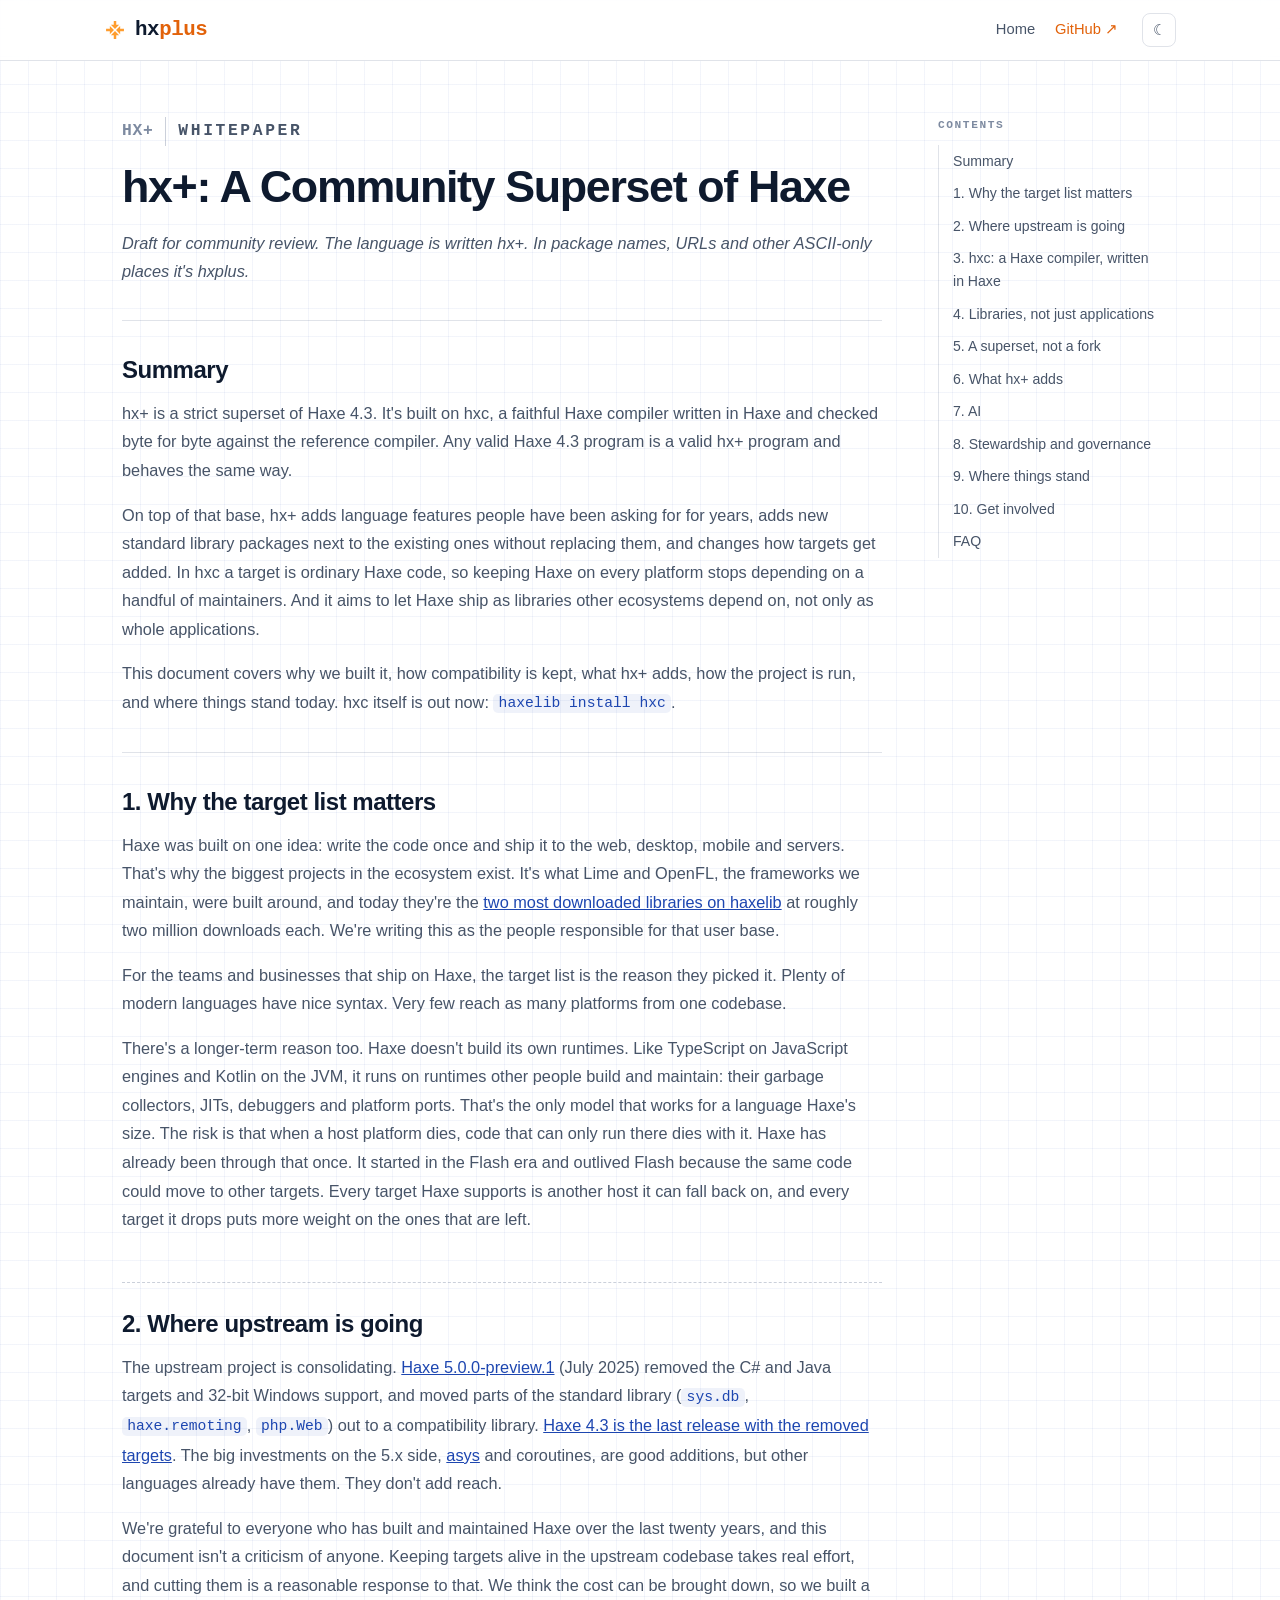
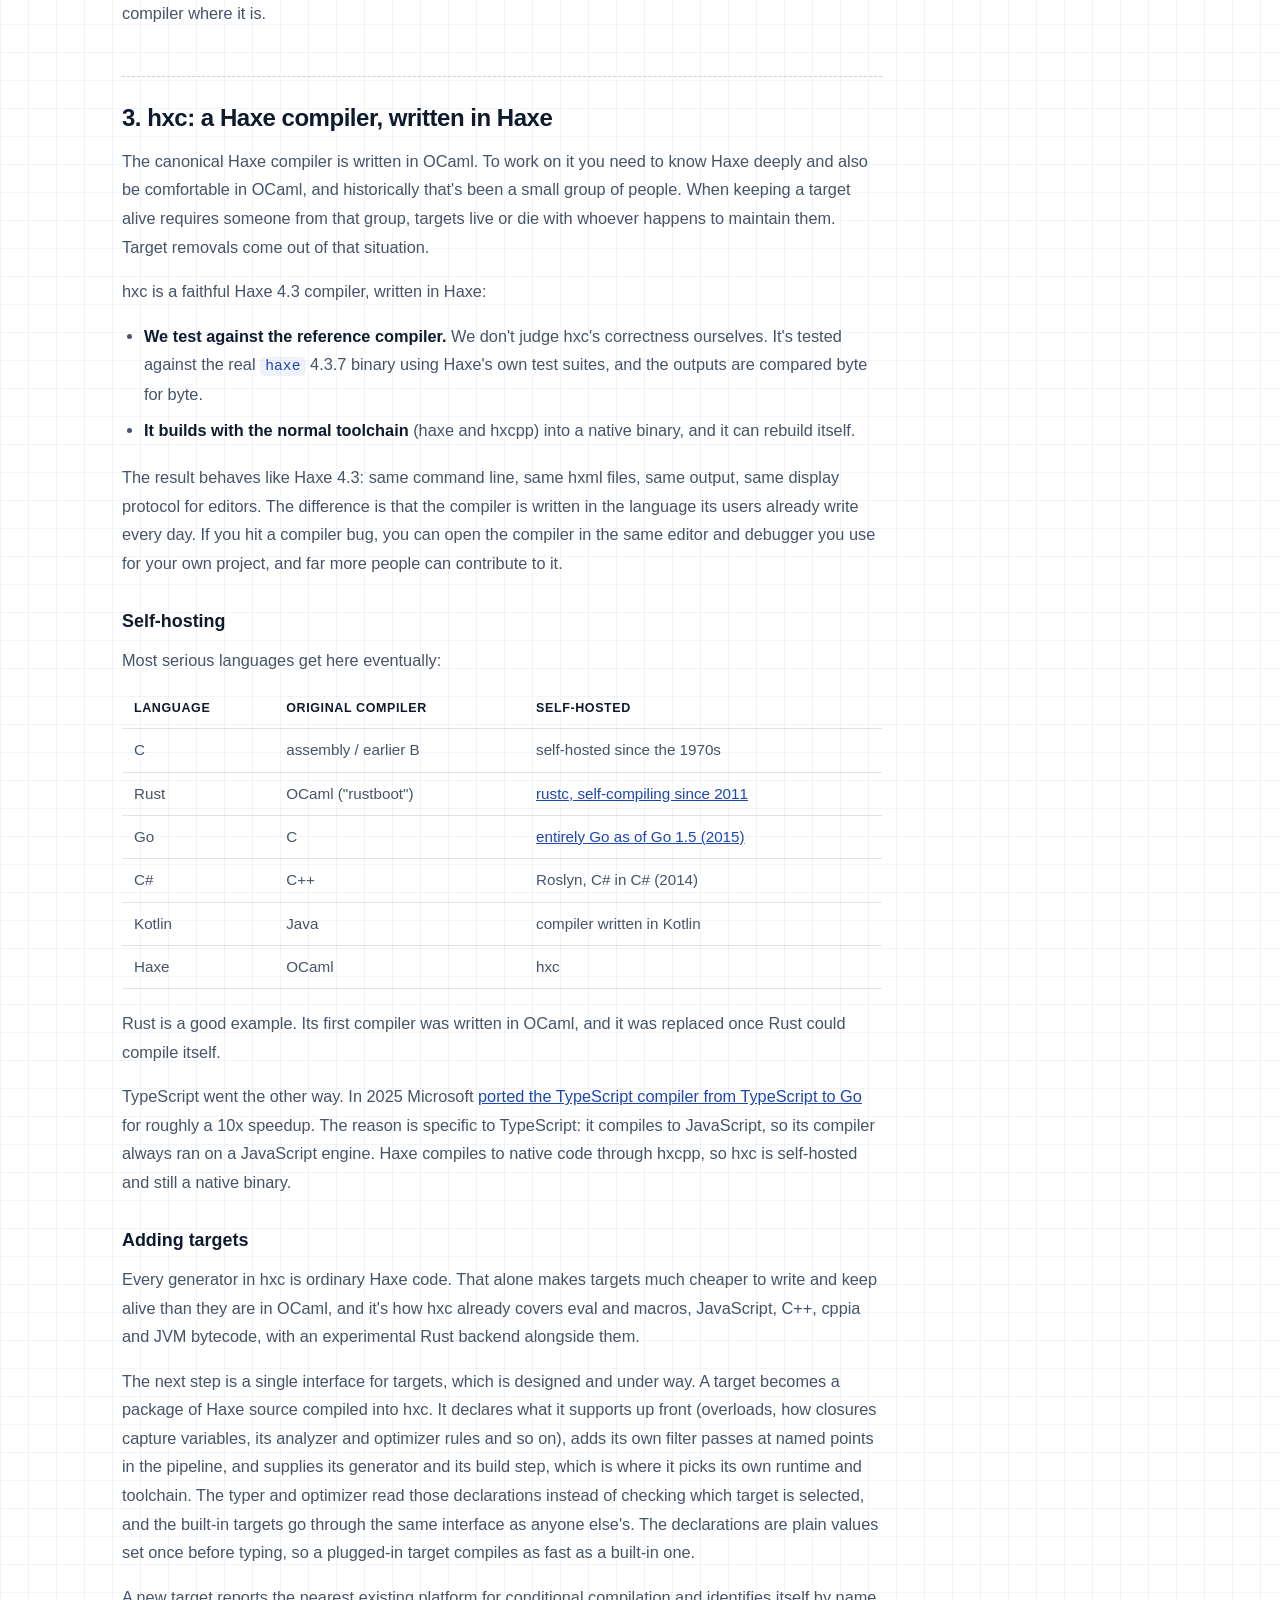
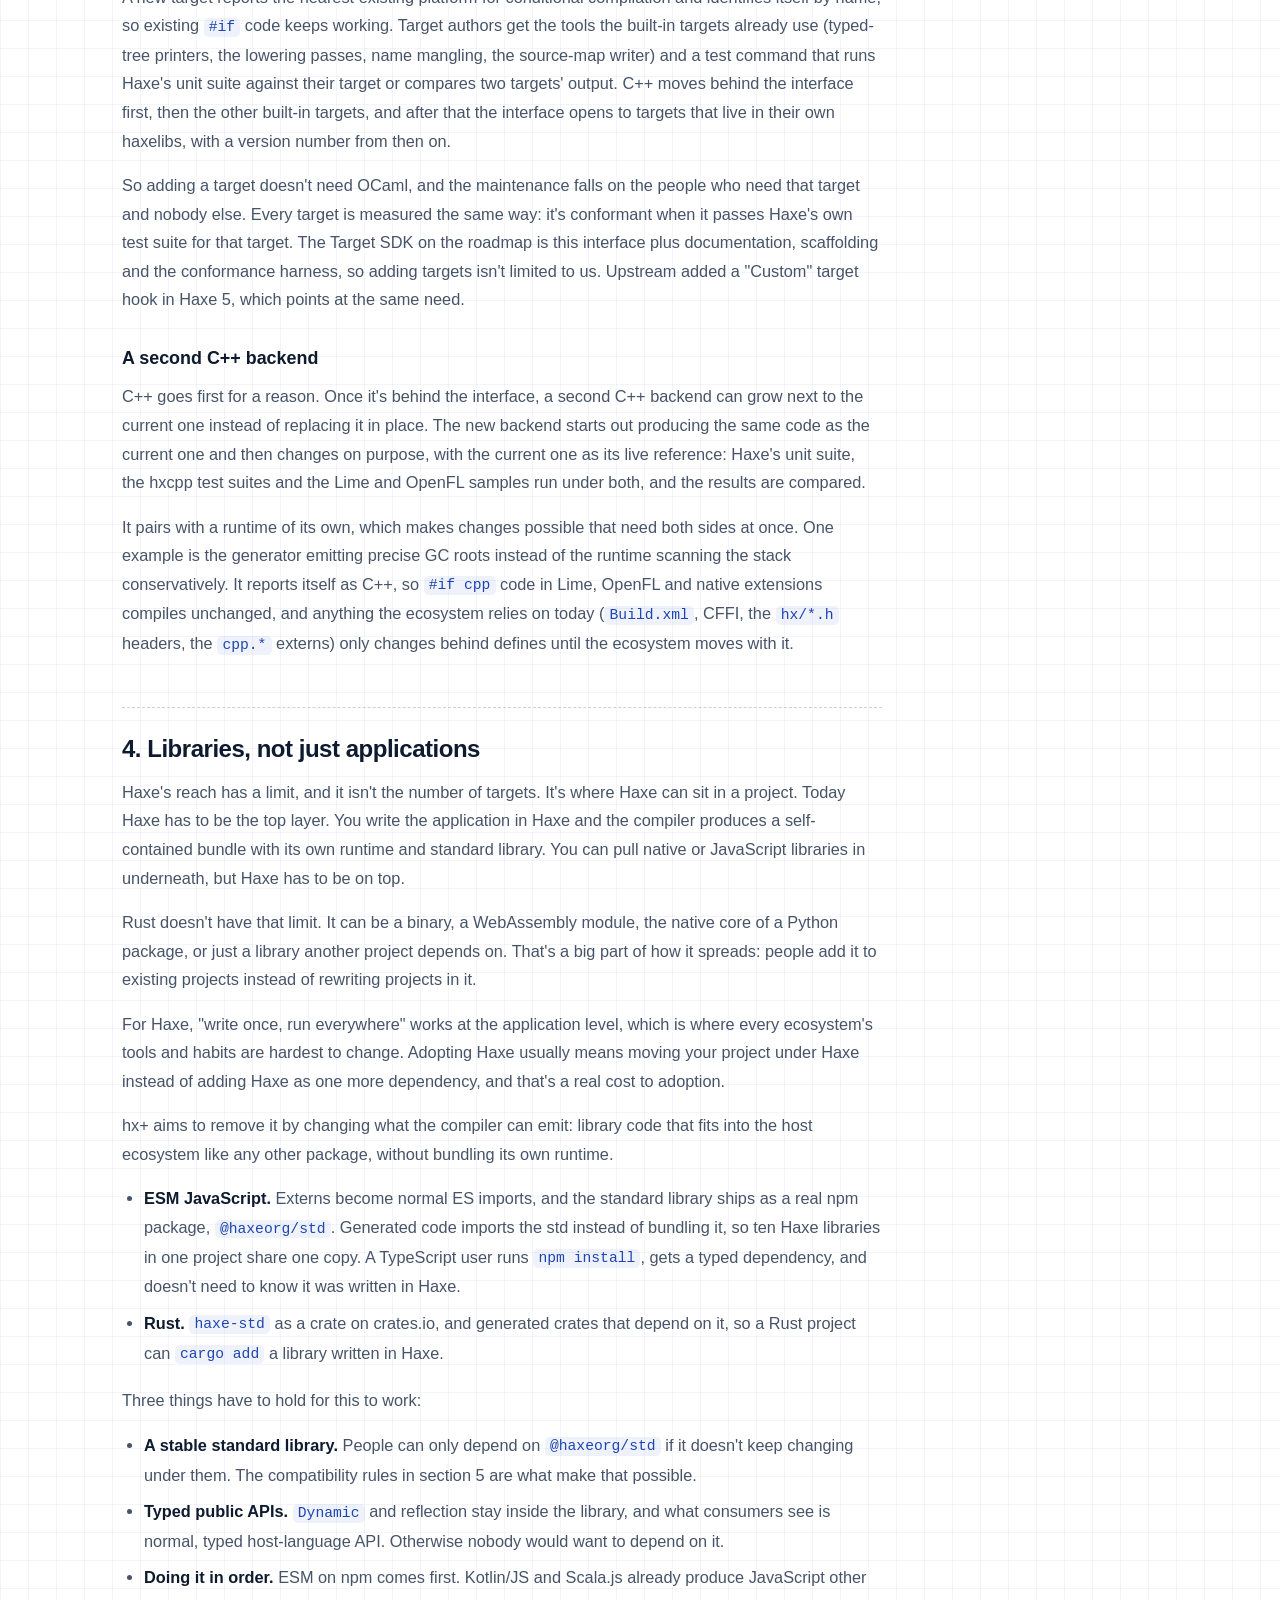
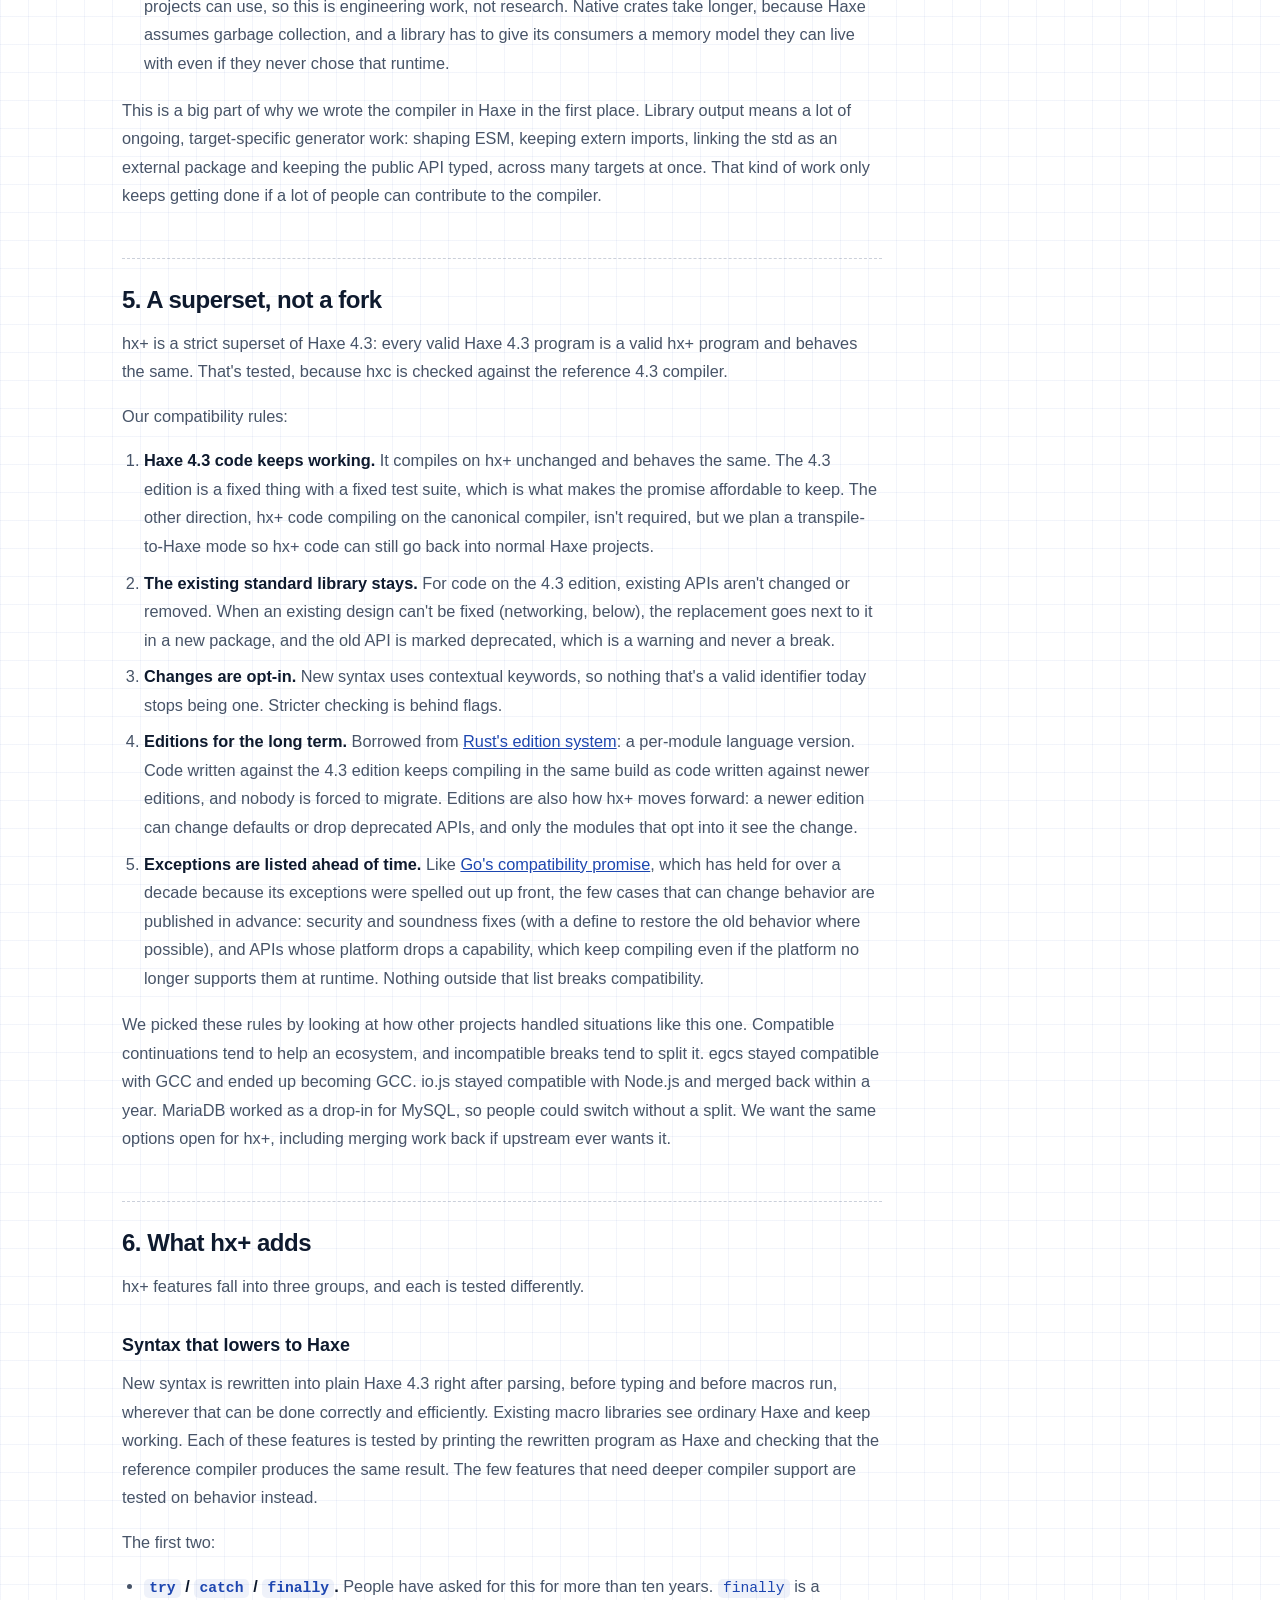
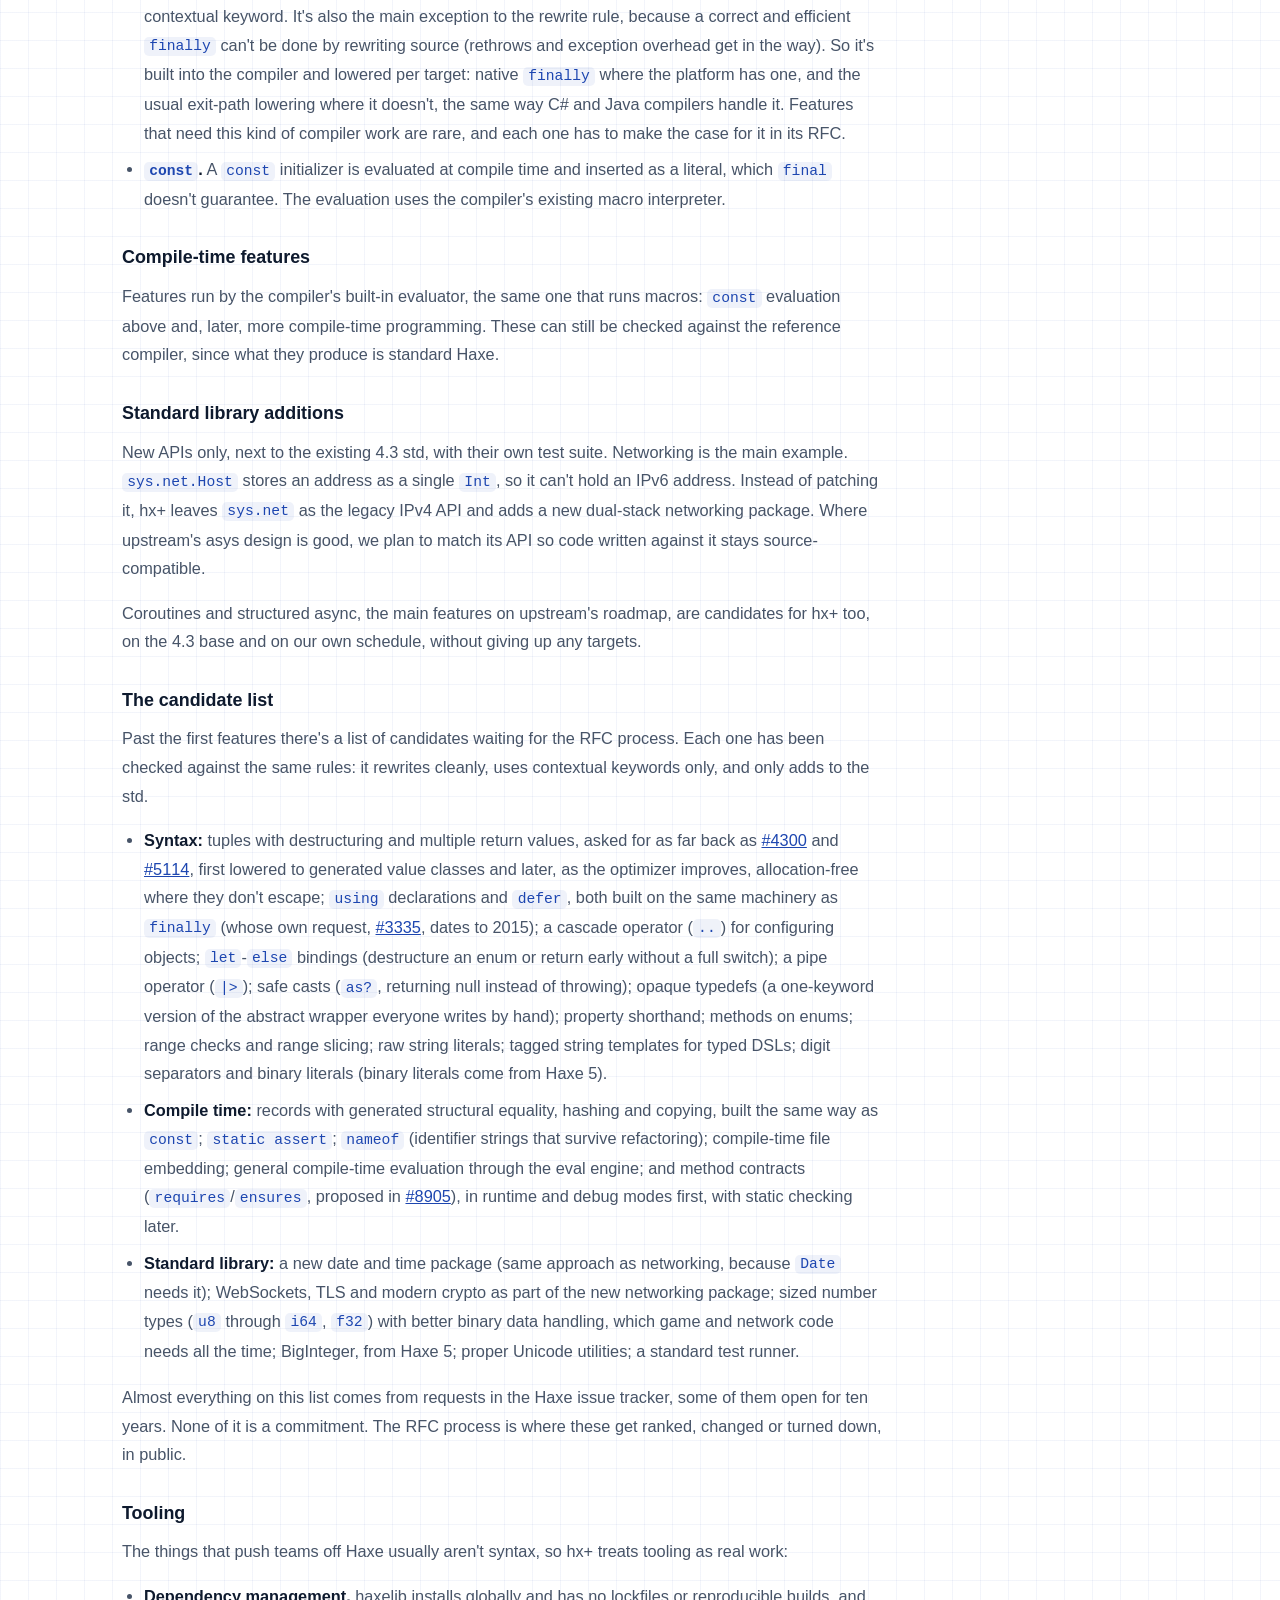
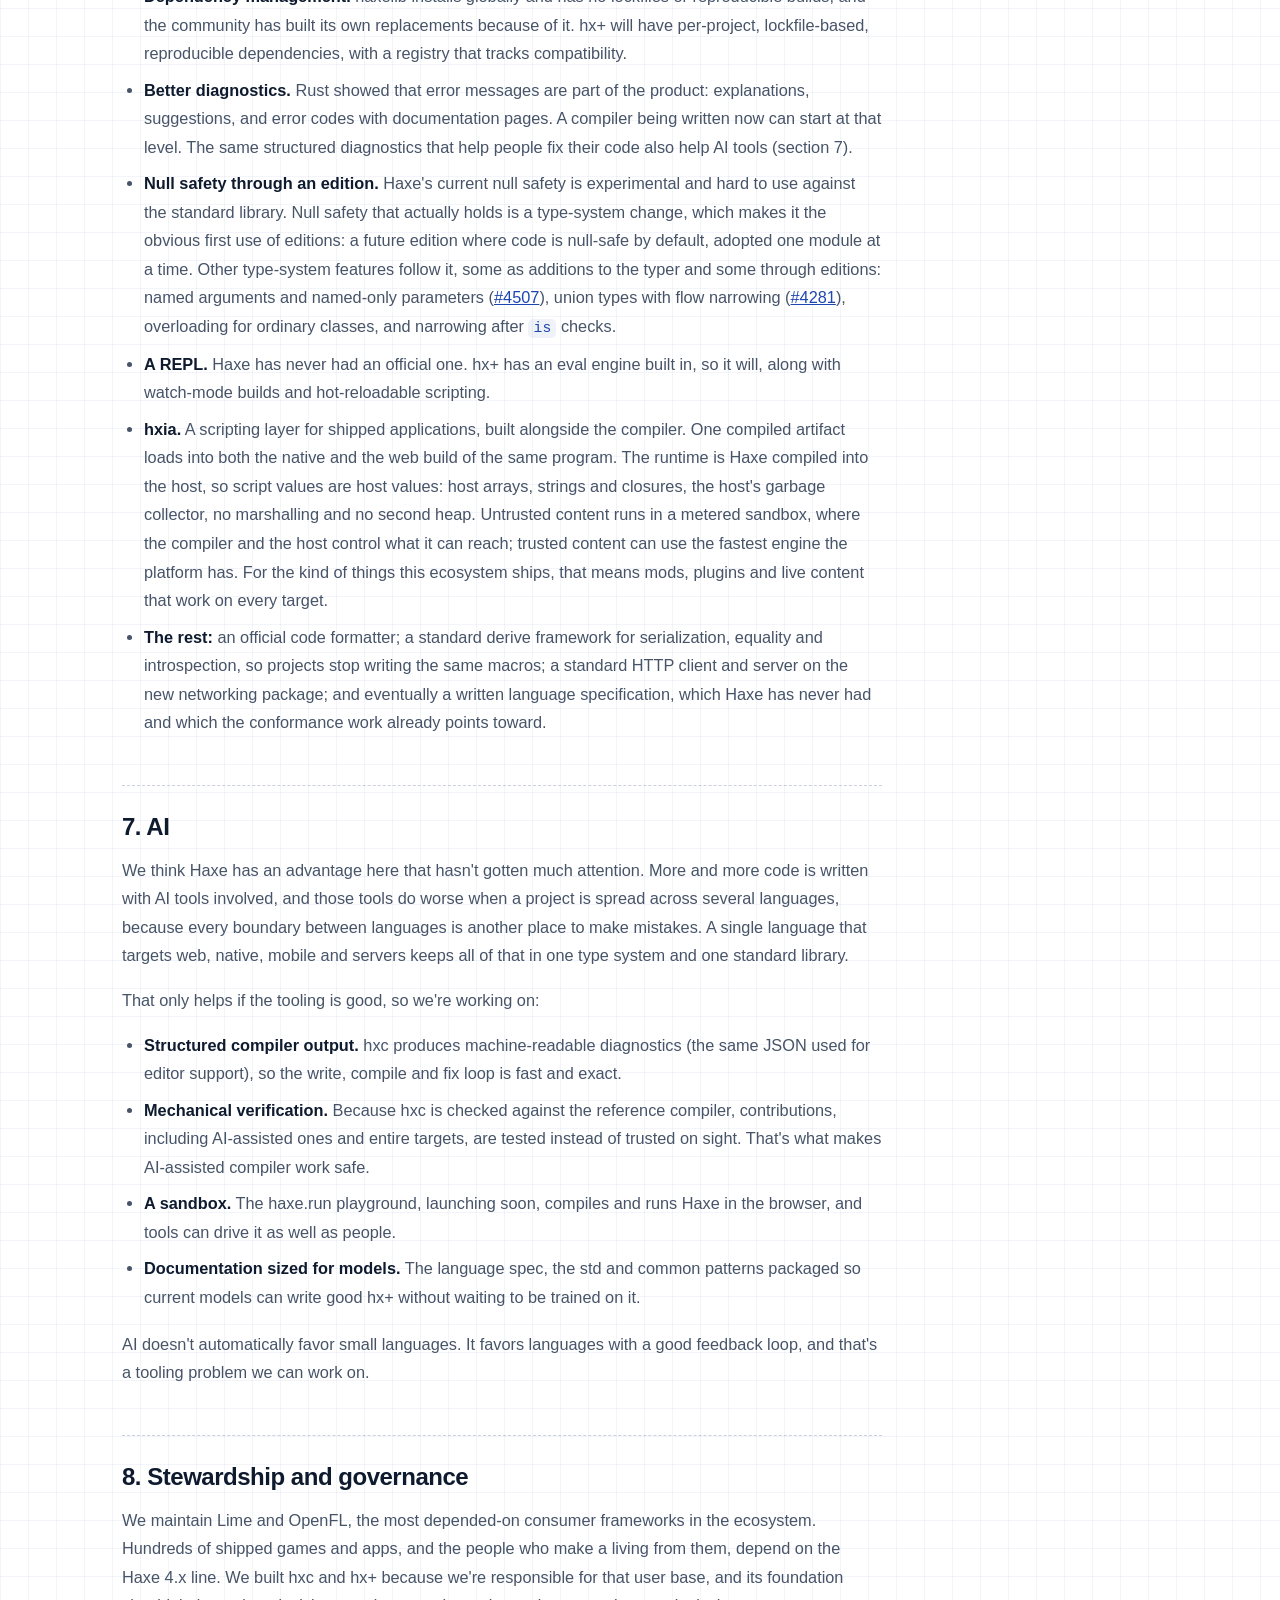
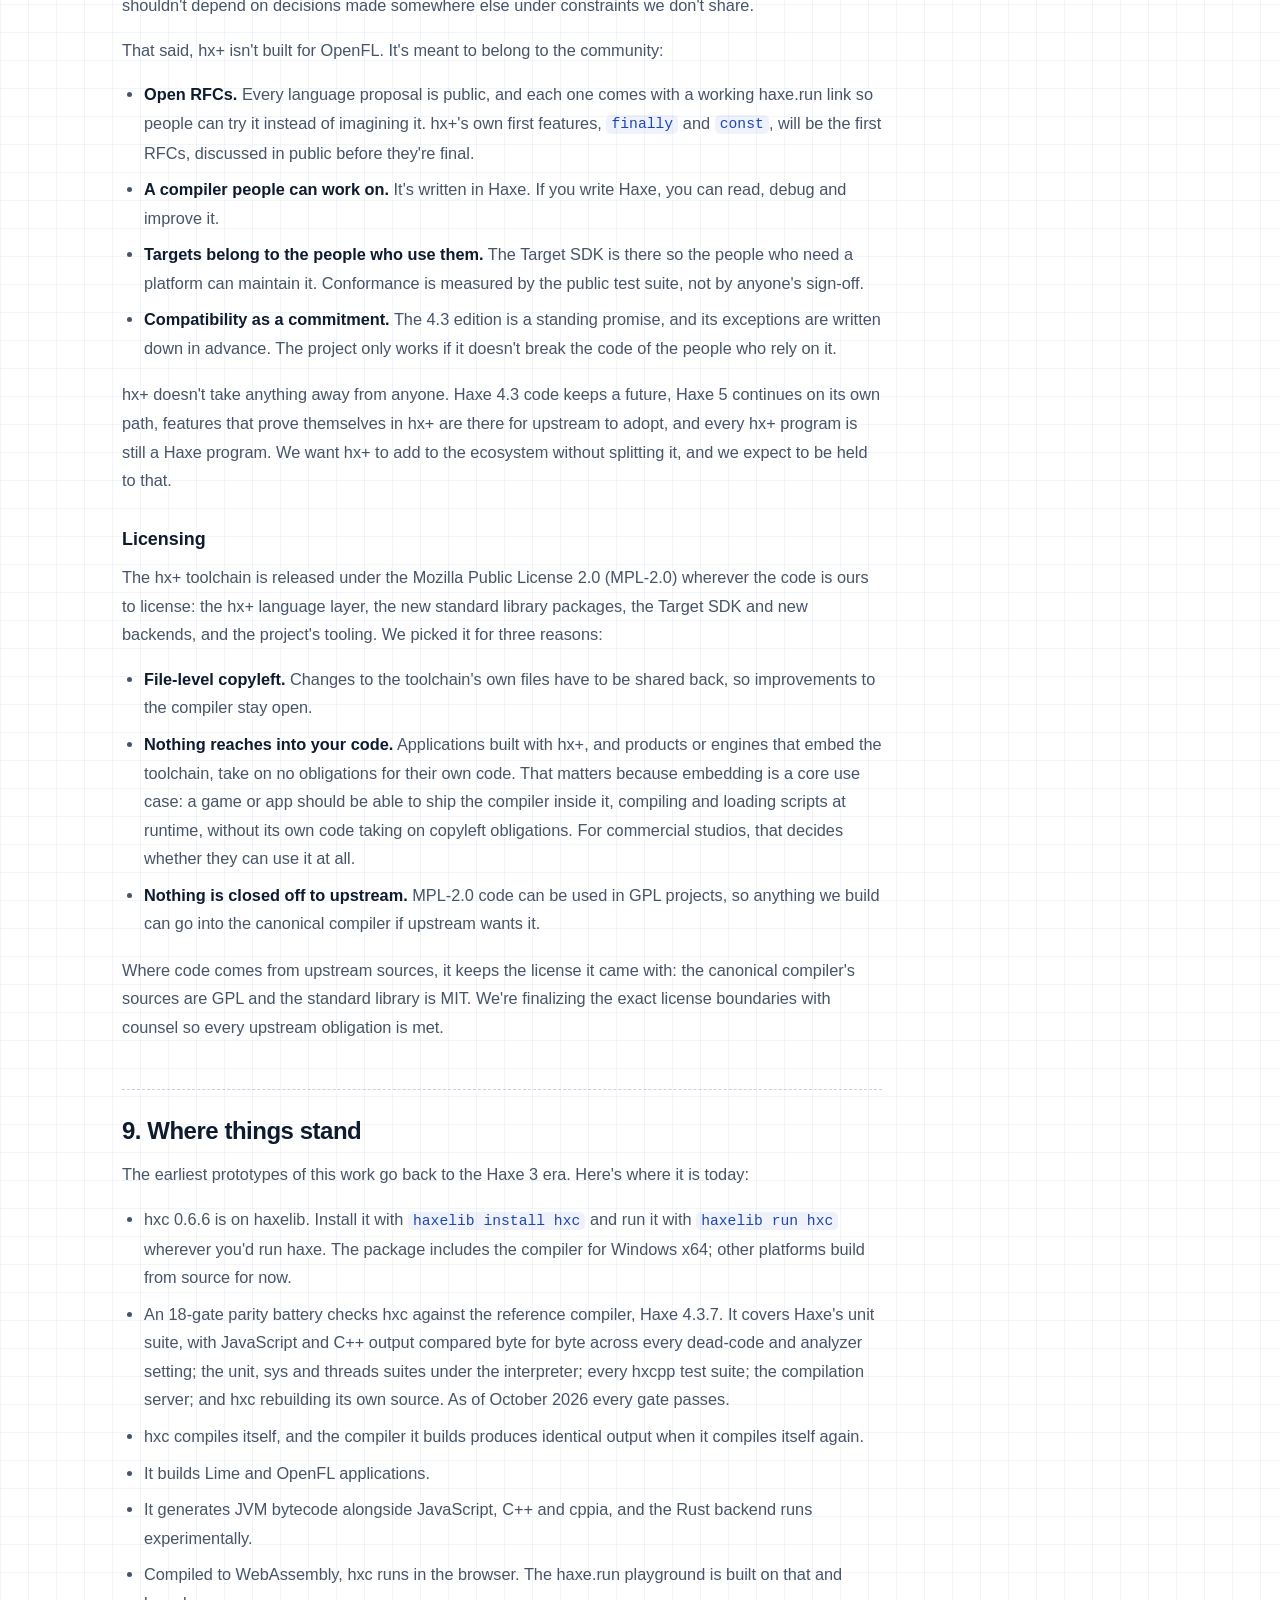
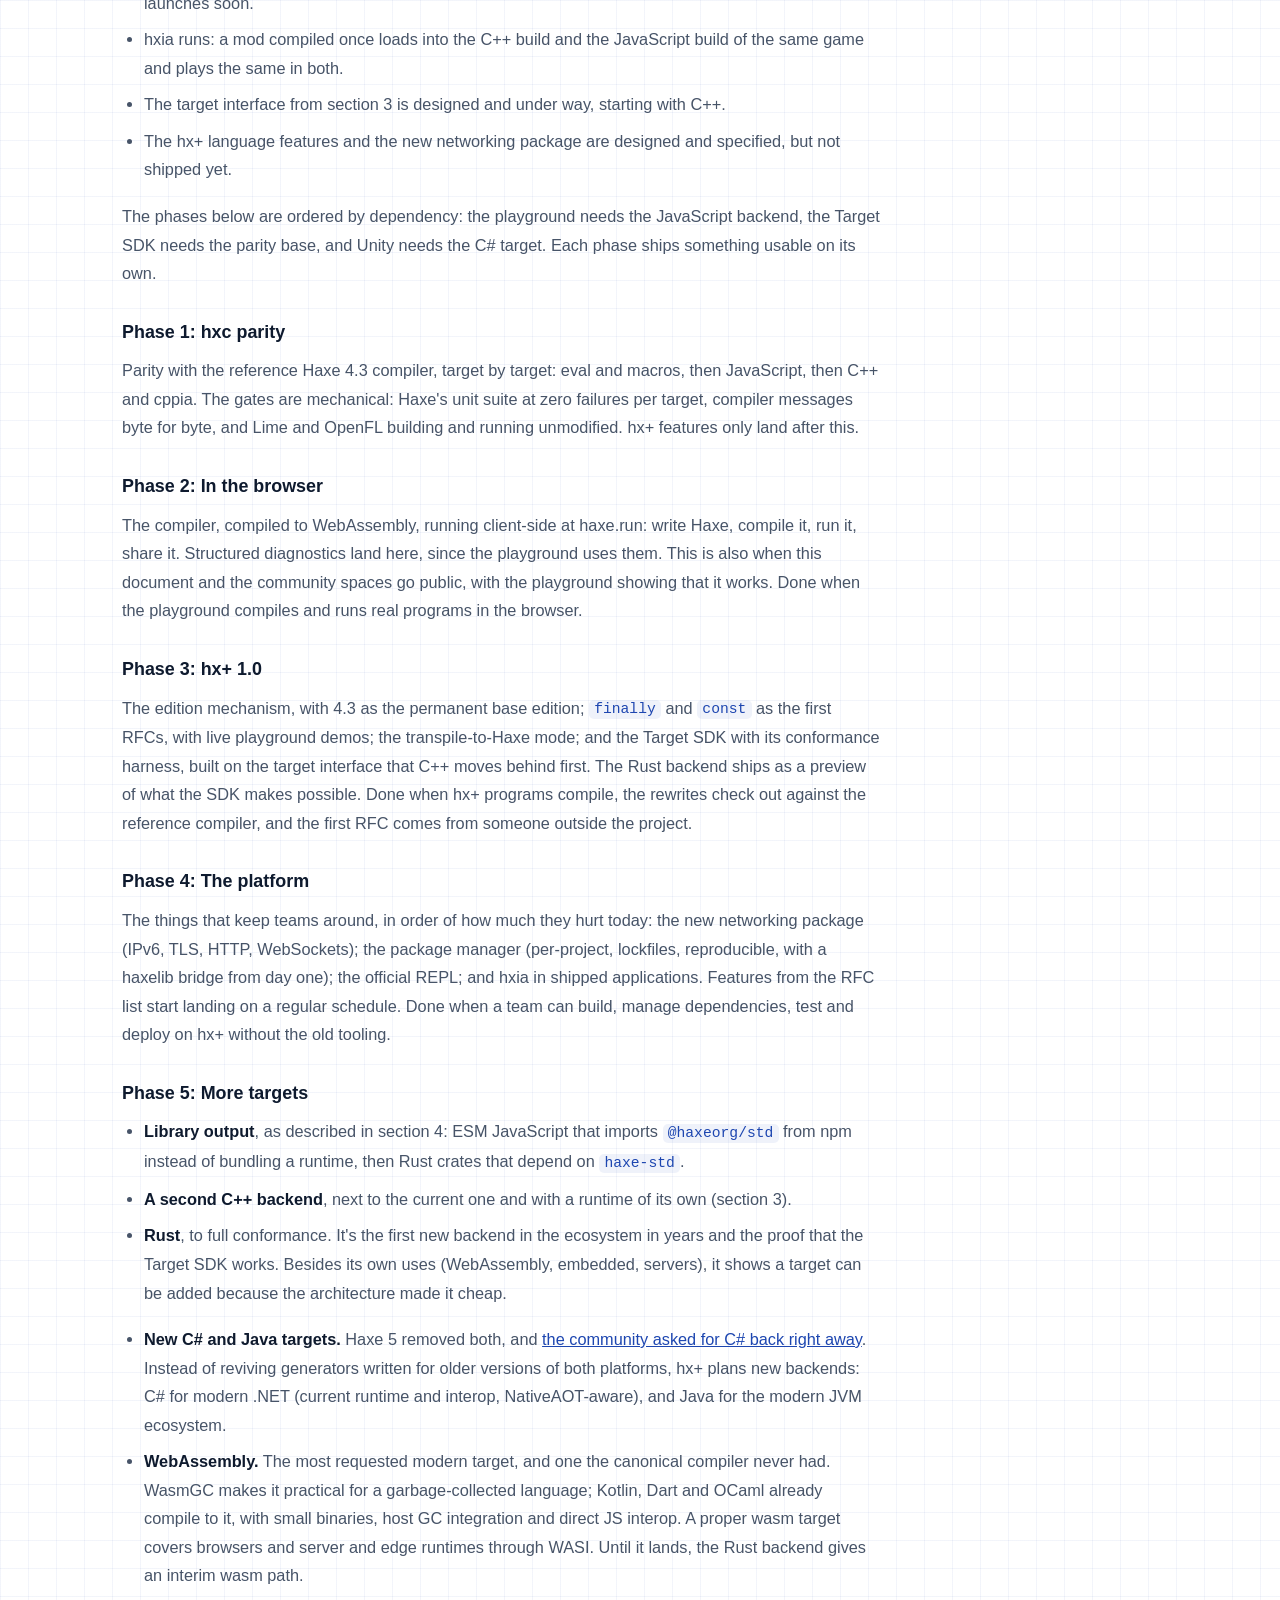
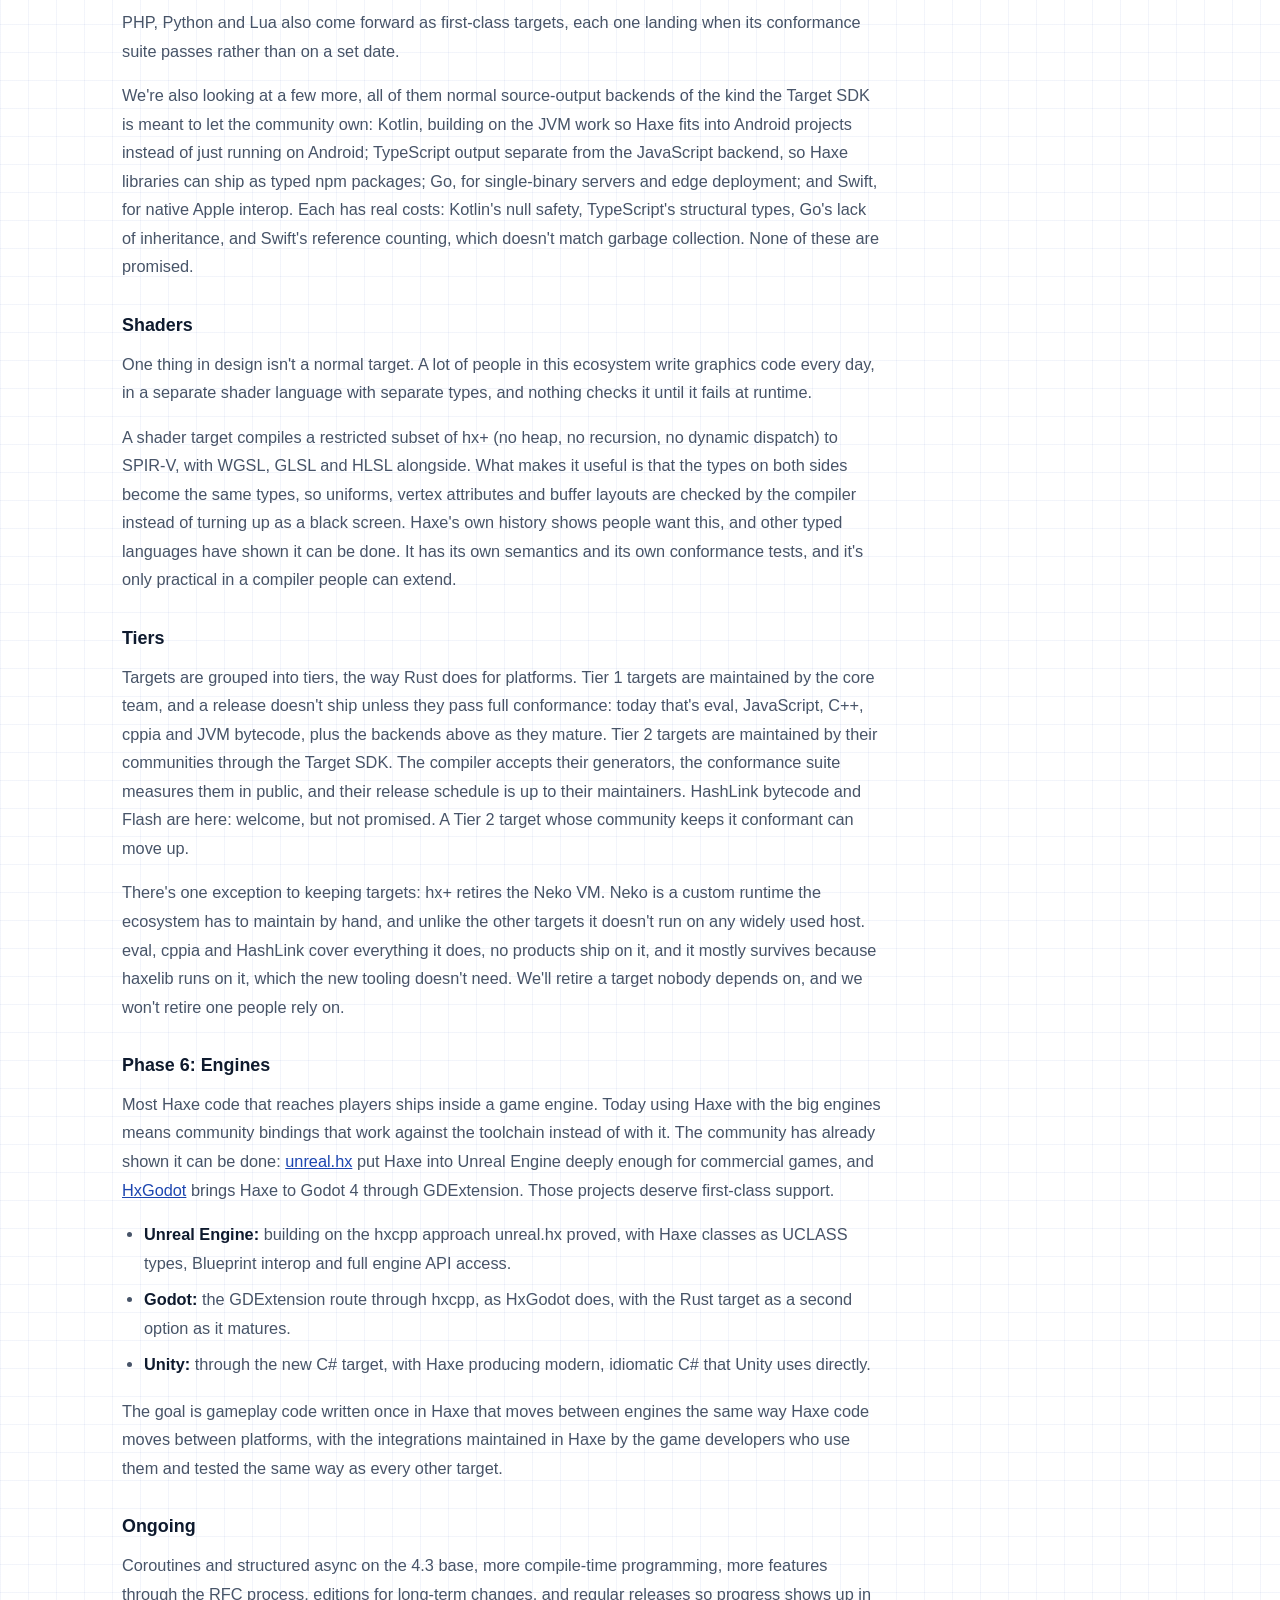
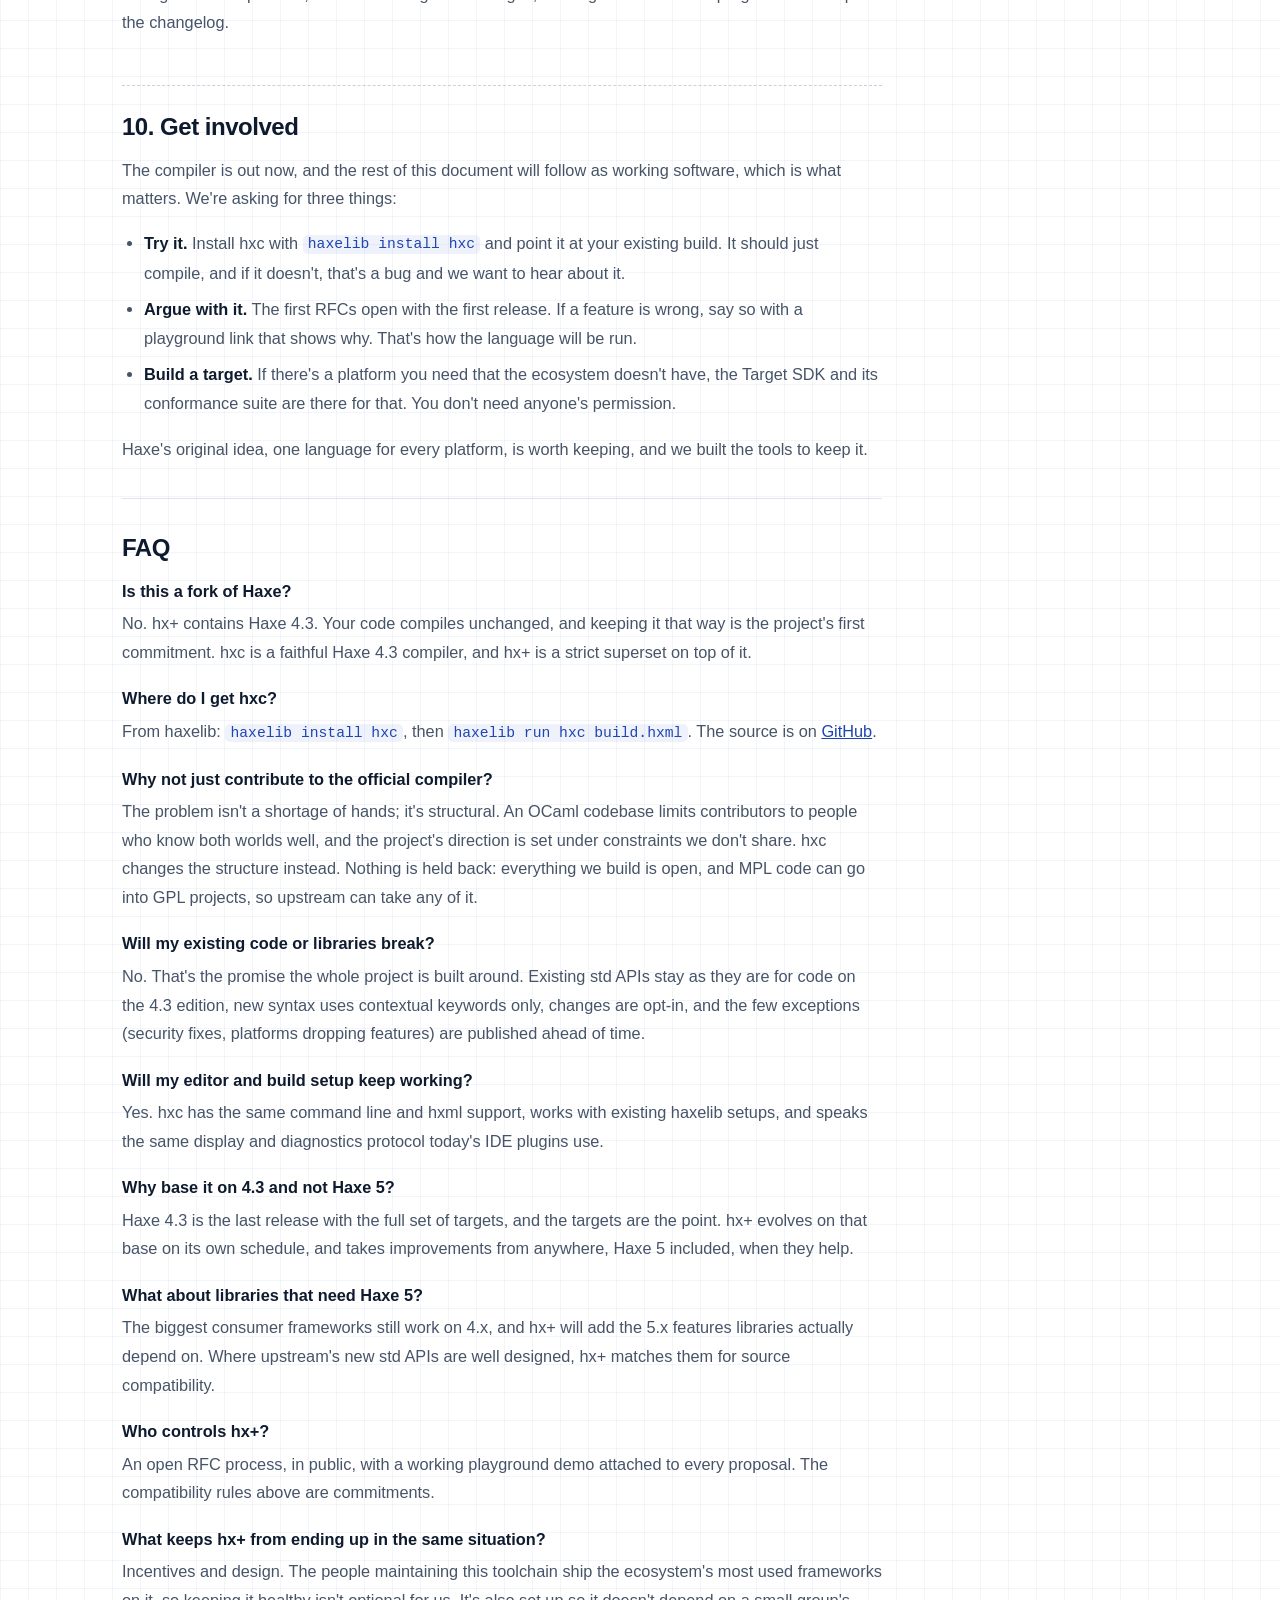
==== whitepaper.html @ 84925ca0 "Publish the whitepaper on the site and scope the std promise to the 4.3 edition" ====
<!DOCTYPE html>
<html lang="en">
<head>
<meta charset="utf-8">
<meta name="viewport" content="width=device-width, initial-scale=1">
<title>Whitepaper | hx+</title>
<meta name="description" content="The hx+ whitepaper: why we built hxc, how compatibility is kept, what hx+ adds, how the project is run, and where things stand.">
<link rel="canonical" href="https://hxplus.org/whitepaper.html">
<meta property="og:type" content="article">
<meta property="og:site_name" content="hx+">
<meta property="og:title" content="The hx+ whitepaper">
<meta property="og:description" content="A strict superset of Haxe 4.3, built on hxc, a faithful Haxe compiler written in Haxe.">
<meta property="og:url" content="https://hxplus.org/whitepaper.html">
<meta property="og:image" content="https://hxplus.org/assets/og-image.png">
<meta name="twitter:card" content="summary_large_image">
<meta name="theme-color" content="#0b0e14">
<link rel="icon" href="assets/favicon.svg" type="image/svg+xml">
<link rel="stylesheet" href="assets/style.css">
<script>
try {
  var t = localStorage.getItem('hxplus-theme');
  if (t !== 'light' && t !== 'dark') t = matchMedia('(prefers-color-scheme: light)').matches ? 'light' : 'dark';
  document.documentElement.setAttribute('data-theme', t);
} catch (e) {}
</script>
</head>
<body>

<a class="skip-link" href="#doc">Skip to content</a>

<header class="site-header">
  <div class="container header-inner">
    <a class="brand" href="./"><img class="logo" src="assets/logo.svg" alt="">hx<span class="plus">plus</span></a>
    <nav class="site-nav doc-nav">
      <a href="./">Home</a>
      <a class="nav-out" href="https://github.com/dimensionscape/hxc">GitHub <span aria-hidden="true">&#8599;</span></a>
    </nav>
    <button class="theme-toggle" id="themeToggle" aria-label="Toggle theme"><span class="tt-sun">&#9728;</span><span class="tt-moon">&#9790;</span></button>
  </div>
</header>

<main class="doc-page" id="doc">
  <div class="container doc-layout">
    <article class="doc">
      <p class="eyebrow"><span class="idx">hx+</span>Whitepaper</p>
      <h1>hx+: A Community Superset of Haxe</h1>
      <p><em>Draft for community review. The language is written hx+. In package names, URLs and other ASCII-only places it's hxplus.</em></p>
      <hr>
      <h2 id="summary">Summary</h2>
      <p>hx+ is a strict superset of Haxe 4.3. It's built on hxc, a faithful Haxe compiler written in Haxe and checked byte for byte against the reference compiler. Any valid Haxe 4.3 program is a valid hx+ program and behaves the same way.</p>
      <p>On top of that base, hx+ adds language features people have been asking for for years, adds new standard library packages next to the existing ones without replacing them, and changes how targets get added. In hxc a target is ordinary Haxe code, so keeping Haxe on every platform stops depending on a handful of maintainers. And it aims to let Haxe ship as libraries other ecosystems depend on, not only as whole applications.</p>
      <p>This document covers why we built it, how compatibility is kept, what hx+ adds, how the project is run, and where things stand today. hxc itself is out now: <code>haxelib install hxc</code>.</p>
      <hr>
      <h2 id="1-why-the-target-list-matters">1. Why the target list matters</h2>
      <p>Haxe was built on one idea: write the code once and ship it to the web, desktop, mobile and servers. That's why the biggest projects in the ecosystem exist. It's what Lime and OpenFL, the frameworks we maintain, were built around, and today they're the <a href="https://lib.haxe.org/">two most downloaded libraries on haxelib</a> at roughly two million downloads each. We're writing this as the people responsible for that user base.</p>
      <p>For the teams and businesses that ship on Haxe, the target list is the reason they picked it. Plenty of modern languages have nice syntax. Very few reach as many platforms from one codebase.</p>
      <p>There's a longer-term reason too. Haxe doesn't build its own runtimes. Like TypeScript on JavaScript engines and Kotlin on the JVM, it runs on runtimes other people build and maintain: their garbage collectors, JITs, debuggers and platform ports. That's the only model that works for a language Haxe's size. The risk is that when a host platform dies, code that can only run there dies with it. Haxe has already been through that once. It started in the Flash era and outlived Flash because the same code could move to other targets. Every target Haxe supports is another host it can fall back on, and every target it drops puts more weight on the ones that are left.</p>
      <h2 id="2-where-upstream-is-going">2. Where upstream is going</h2>
      <p>The upstream project is consolidating. <a href="https://github.com/HaxeFoundation/haxe/releases/tag/5.0.0-preview.1">Haxe 5.0.0-preview.1</a> (July 2025) removed the C# and Java targets and 32-bit Windows support, and moved parts of the standard library (<code>sys.db</code>, <code>haxe.remoting</code>, <code>php.Web</code>) out to a compatibility library. <a href="https://community.haxe.org/t/haxe-4-3-7-released/4611">Haxe 4.3 is the last release with the removed targets</a>. The big investments on the 5.x side, <a href="https://github.com/HaxeFoundation/haxe-evolution/blob/master/proposals/0010-asys.md">asys</a> and coroutines, are good additions, but other languages already have them. They don't add reach.</p>
      <p>We're grateful to everyone who has built and maintained Haxe over the last twenty years, and this document isn't a criticism of anyone. Keeping targets alive in the upstream codebase takes real effort, and cutting them is a reasonable response to that. We think the cost can be brought down, so we built a compiler where it is.</p>
      <h2 id="3-hxc-a-haxe-compiler-written-in-haxe">3. hxc: a Haxe compiler, written in Haxe</h2>
      <p>The canonical Haxe compiler is written in OCaml. To work on it you need to know Haxe deeply and also be comfortable in OCaml, and historically that's been a small group of people. When keeping a target alive requires someone from that group, targets live or die with whoever happens to maintain them. Target removals come out of that situation.</p>
      <p>hxc is a faithful Haxe 4.3 compiler, written in Haxe:</p>
      <ul><li><strong>We test against the reference compiler.</strong> We don't judge hxc's correctness ourselves. It's tested against the real <code>haxe</code> 4.3.7 binary using Haxe's own test suites, and the outputs are compared byte for byte.</li><li><strong>It builds with the normal toolchain</strong> (haxe and hxcpp) into a native binary, and it can rebuild itself.</li></ul>
      <p>The result behaves like Haxe 4.3: same command line, same hxml files, same output, same display protocol for editors. The difference is that the compiler is written in the language its users already write every day. If you hit a compiler bug, you can open the compiler in the same editor and debugger you use for your own project, and far more people can contribute to it.</p>
      <h3 id="self-hosting">Self-hosting</h3>
      <p>Most serious languages get here eventually:</p>
      <div class="table-wrap"><table><thead><tr><th>Language</th><th>Original compiler</th><th>Self-hosted</th></tr></thead><tbody><tr><td>C</td><td>assembly / earlier B</td><td>self-hosted since the 1970s</td></tr><tr><td>Rust</td><td>OCaml ("rustboot")</td><td><a href="https://www.languagelineage.org/languages/rust">rustc, self-compiling since 2011</a></td></tr><tr><td>Go</td><td>C</td><td><a href="https://www.infoq.com/news/2015/08/go-1-5">entirely Go as of Go 1.5 (2015)</a></td></tr><tr><td>C#</td><td>C++</td><td>Roslyn, C# in C# (2014)</td></tr><tr><td>Kotlin</td><td>Java</td><td>compiler written in Kotlin</td></tr><tr><td>Haxe</td><td>OCaml</td><td>hxc</td></tr></tbody></table></div>
      <p>Rust is a good example. Its first compiler was written in OCaml, and it was replaced once Rust could compile itself.</p>
      <p>TypeScript went the other way. In 2025 Microsoft <a href="https://devblogs.microsoft.com/typescript/typescript-native-port/">ported the TypeScript compiler from TypeScript to Go</a> for roughly a 10x speedup. The reason is specific to TypeScript: it compiles to JavaScript, so its compiler always ran on a JavaScript engine. Haxe compiles to native code through hxcpp, so hxc is self-hosted and still a native binary.</p>
      <h3 id="adding-targets">Adding targets</h3>
      <p>Every generator in hxc is ordinary Haxe code. That alone makes targets much cheaper to write and keep alive than they are in OCaml, and it's how hxc already covers eval and macros, JavaScript, C++, cppia and JVM bytecode, with an experimental Rust backend alongside them.</p>
      <p>The next step is a single interface for targets, which is designed and under way. A target becomes a package of Haxe source compiled into hxc. It declares what it supports up front (overloads, how closures capture variables, its analyzer and optimizer rules and so on), adds its own filter passes at named points in the pipeline, and supplies its generator and its build step, which is where it picks its own runtime and toolchain. The typer and optimizer read those declarations instead of checking which target is selected, and the built-in targets go through the same interface as anyone else's. The declarations are plain values set once before typing, so a plugged-in target compiles as fast as a built-in one.</p>
      <p>A new target reports the nearest existing platform for conditional compilation and identifies itself by name, so existing <code>#if</code> code keeps working. Target authors get the tools the built-in targets already use (typed-tree printers, the lowering passes, name mangling, the source-map writer) and a test command that runs Haxe's unit suite against their target or compares two targets' output. C++ moves behind the interface first, then the other built-in targets, and after that the interface opens to targets that live in their own haxelibs, with a version number from then on.</p>
      <p>So adding a target doesn't need OCaml, and the maintenance falls on the people who need that target and nobody else. Every target is measured the same way: it's conformant when it passes Haxe's own test suite for that target. The Target SDK on the roadmap is this interface plus documentation, scaffolding and the conformance harness, so adding targets isn't limited to us. Upstream added a "Custom" target hook in Haxe 5, which points at the same need.</p>
      <h3 id="a-second-c-backend">A second C++ backend</h3>
      <p>C++ goes first for a reason. Once it's behind the interface, a second C++ backend can grow next to the current one instead of replacing it in place. The new backend starts out producing the same code as the current one and then changes on purpose, with the current one as its live reference: Haxe's unit suite, the hxcpp test suites and the Lime and OpenFL samples run under both, and the results are compared.</p>
      <p>It pairs with a runtime of its own, which makes changes possible that need both sides at once. One example is the generator emitting precise GC roots instead of the runtime scanning the stack conservatively. It reports itself as C++, so <code>#if cpp</code> code in Lime, OpenFL and native extensions compiles unchanged, and anything the ecosystem relies on today (<code>Build.xml</code>, CFFI, the <code>hx/*.h</code> headers, the <code>cpp.*</code> externs) only changes behind defines until the ecosystem moves with it.</p>
      <h2 id="4-libraries-not-just-applications">4. Libraries, not just applications</h2>
      <p>Haxe's reach has a limit, and it isn't the number of targets. It's where Haxe can sit in a project. Today Haxe has to be the top layer. You write the application in Haxe and the compiler produces a self-contained bundle with its own runtime and standard library. You can pull native or JavaScript libraries in underneath, but Haxe has to be on top.</p>
      <p>Rust doesn't have that limit. It can be a binary, a WebAssembly module, the native core of a Python package, or just a library another project depends on. That's a big part of how it spreads: people add it to existing projects instead of rewriting projects in it.</p>
      <p>For Haxe, "write once, run everywhere" works at the application level, which is where every ecosystem's tools and habits are hardest to change. Adopting Haxe usually means moving your project under Haxe instead of adding Haxe as one more dependency, and that's a real cost to adoption.</p>
      <p>hx+ aims to remove it by changing what the compiler can emit: library code that fits into the host ecosystem like any other package, without bundling its own runtime.</p>
      <ul><li><strong>ESM JavaScript.</strong> Externs become normal ES imports, and the standard library ships as a real npm package, <code>@haxeorg/std</code>. Generated code imports the std instead of bundling it, so ten Haxe libraries in one project share one copy. A TypeScript user runs <code>npm install</code>, gets a typed dependency, and doesn't need to know it was written in Haxe.</li><li><strong>Rust.</strong> <code>haxe-std</code> as a crate on crates.io, and generated crates that depend on it, so a Rust project can <code>cargo add</code> a library written in Haxe.</li></ul>
      <p>Three things have to hold for this to work:</p>
      <ul><li><strong>A stable standard library.</strong> People can only depend on <code>@haxeorg/std</code> if it doesn't keep changing under them. The compatibility rules in section 5 are what make that possible.</li><li><strong>Typed public APIs.</strong> <code>Dynamic</code> and reflection stay inside the library, and what consumers see is normal, typed host-language API. Otherwise nobody would want to depend on it.</li><li><strong>Doing it in order.</strong> ESM on npm comes first. Kotlin/JS and Scala.js already produce JavaScript other projects can use, so this is engineering work, not research. Native crates take longer, because Haxe assumes garbage collection, and a library has to give its consumers a memory model they can live with even if they never chose that runtime.</li></ul>
      <p>This is a big part of why we wrote the compiler in Haxe in the first place. Library output means a lot of ongoing, target-specific generator work: shaping ESM, keeping extern imports, linking the std as an external package and keeping the public API typed, across many targets at once. That kind of work only keeps getting done if a lot of people can contribute to the compiler.</p>
      <h2 id="5-a-superset-not-a-fork">5. A superset, not a fork</h2>
      <p>hx+ is a strict superset of Haxe 4.3: every valid Haxe 4.3 program is a valid hx+ program and behaves the same. That's tested, because hxc is checked against the reference 4.3 compiler.</p>
      <p>Our compatibility rules:</p>
      <ol><li><strong>Haxe 4.3 code keeps working.</strong> It compiles on hx+ unchanged and behaves the same. The 4.3 edition is a fixed thing with a fixed test suite, which is what makes the promise affordable to keep. The other direction, hx+ code compiling on the canonical compiler, isn't required, but we plan a transpile-to-Haxe mode so hx+ code can still go back into normal Haxe projects.</li><li><strong>The existing standard library stays.</strong> For code on the 4.3 edition, existing APIs aren't changed or removed. When an existing design can't be fixed (networking, below), the replacement goes next to it in a new package, and the old API is marked deprecated, which is a warning and never a break.</li><li><strong>Changes are opt-in.</strong> New syntax uses contextual keywords, so nothing that's a valid identifier today stops being one. Stricter checking is behind flags.</li><li><strong>Editions for the long term.</strong> Borrowed from <a href="https://doc.rust-lang.org/edition-guide/">Rust's edition system</a>: a per-module language version. Code written against the 4.3 edition keeps compiling in the same build as code written against newer editions, and nobody is forced to migrate. Editions are also how hx+ moves forward: a newer edition can change defaults or drop deprecated APIs, and only the modules that opt into it see the change.</li><li><strong>Exceptions are listed ahead of time.</strong> Like <a href="https://go.dev/doc/go1compat">Go's compatibility promise</a>, which has held for over a decade because its exceptions were spelled out up front, the few cases that can change behavior are published in advance: security and soundness fixes (with a define to restore the old behavior where possible), and APIs whose platform drops a capability, which keep compiling even if the platform no longer supports them at runtime. Nothing outside that list breaks compatibility.</li></ol>
      <p>We picked these rules by looking at how other projects handled situations like this one. Compatible continuations tend to help an ecosystem, and incompatible breaks tend to split it. egcs stayed compatible with GCC and ended up becoming GCC. io.js stayed compatible with Node.js and merged back within a year. MariaDB worked as a drop-in for MySQL, so people could switch without a split. We want the same options open for hx+, including merging work back if upstream ever wants it.</p>
      <h2 id="6-what-hx-adds">6. What hx+ adds</h2>
      <p>hx+ features fall into three groups, and each is tested differently.</p>
      <h3 id="syntax-that-lowers-to-haxe">Syntax that lowers to Haxe</h3>
      <p>New syntax is rewritten into plain Haxe 4.3 right after parsing, before typing and before macros run, wherever that can be done correctly and efficiently. Existing macro libraries see ordinary Haxe and keep working. Each of these features is tested by printing the rewritten program as Haxe and checking that the reference compiler produces the same result. The few features that need deeper compiler support are tested on behavior instead.</p>
      <p>The first two:</p>
      <ul><li><strong><code>try</code> / <code>catch</code> / <code>finally</code>.</strong> People have asked for this for more than ten years. <code>finally</code> is a contextual keyword. It's also the main exception to the rewrite rule, because a correct and efficient <code>finally</code> can't be done by rewriting source (rethrows and exception overhead get in the way). So it's built into the compiler and lowered per target: native <code>finally</code> where the platform has one, and the usual exit-path lowering where it doesn't, the same way C# and Java compilers handle it. Features that need this kind of compiler work are rare, and each one has to make the case for it in its RFC.</li><li><strong><code>const</code>.</strong> A <code>const</code> initializer is evaluated at compile time and inserted as a literal, which <code>final</code> doesn't guarantee. The evaluation uses the compiler's existing macro interpreter.</li></ul>
      <h3 id="compile-time-features">Compile-time features</h3>
      <p>Features run by the compiler's built-in evaluator, the same one that runs macros: <code>const</code> evaluation above and, later, more compile-time programming. These can still be checked against the reference compiler, since what they produce is standard Haxe.</p>
      <h3 id="standard-library-additions">Standard library additions</h3>
      <p>New APIs only, next to the existing 4.3 std, with their own test suite. Networking is the main example. <code>sys.net.Host</code> stores an address as a single <code>Int</code>, so it can't hold an IPv6 address. Instead of patching it, hx+ leaves <code>sys.net</code> as the legacy IPv4 API and adds a new dual-stack networking package. Where upstream's asys design is good, we plan to match its API so code written against it stays source-compatible.</p>
      <p>Coroutines and structured async, the main features on upstream's roadmap, are candidates for hx+ too, on the 4.3 base and on our own schedule, without giving up any targets.</p>
      <h3 id="the-candidate-list">The candidate list</h3>
      <p>Past the first features there's a list of candidates waiting for the RFC process. Each one has been checked against the same rules: it rewrites cleanly, uses contextual keywords only, and only adds to the std.</p>
      <ul><li><strong>Syntax:</strong> tuples with destructuring and multiple return values, asked for as far back as <a href="https://github.com/HaxeFoundation/haxe/issues/4300">#4300</a> and <a href="https://github.com/HaxeFoundation/haxe/issues/5114">#5114</a>, first lowered to generated value classes and later, as the optimizer improves, allocation-free where they don't escape; <code>using</code> declarations and <code>defer</code>, both built on the same machinery as <code>finally</code> (whose own request, <a href="https://github.com/HaxeFoundation/haxe/issues/3335">#3335</a>, dates to 2015); a cascade operator (<code>..</code>) for configuring objects; <code>let</code>-<code>else</code> bindings (destructure an enum or return early without a full switch); a pipe operator (<code>|&gt;</code>); safe casts (<code>as?</code>, returning null instead of throwing); opaque typedefs (a one-keyword version of the abstract wrapper everyone writes by hand); property shorthand; methods on enums; range checks and range slicing; raw string literals; tagged string templates for typed DSLs; digit separators and binary literals (binary literals come from Haxe 5).</li><li><strong>Compile time:</strong> records with generated structural equality, hashing and copying, built the same way as <code>const</code>; <code>static assert</code>; <code>nameof</code> (identifier strings that survive refactoring); compile-time file embedding; general compile-time evaluation through the eval engine; and method contracts (<code>requires</code>/<code>ensures</code>, proposed in <a href="https://github.com/HaxeFoundation/haxe/issues/8905">#8905</a>), in runtime and debug modes first, with static checking later.</li><li><strong>Standard library:</strong> a new date and time package (same approach as networking, because <code>Date</code> needs it); WebSockets, TLS and modern crypto as part of the new networking package; sized number types (<code>u8</code> through <code>i64</code>, <code>f32</code>) with better binary data handling, which game and network code needs all the time; BigInteger, from Haxe 5; proper Unicode utilities; a standard test runner.</li></ul>
      <p>Almost everything on this list comes from requests in the Haxe issue tracker, some of them open for ten years. None of it is a commitment. The RFC process is where these get ranked, changed or turned down, in public.</p>
      <h3 id="tooling">Tooling</h3>
      <p>The things that push teams off Haxe usually aren't syntax, so hx+ treats tooling as real work:</p>
      <ul><li><strong>Dependency management.</strong> haxelib installs globally and has no lockfiles or reproducible builds, and the community has built its own replacements because of it. hx+ will have per-project, lockfile-based, reproducible dependencies, with a registry that tracks compatibility.</li><li><strong>Better diagnostics.</strong> Rust showed that error messages are part of the product: explanations, suggestions, and error codes with documentation pages. A compiler being written now can start at that level. The same structured diagnostics that help people fix their code also help AI tools (section 7).</li><li><strong>Null safety through an edition.</strong> Haxe's current null safety is experimental and hard to use against the standard library. Null safety that actually holds is a type-system change, which makes it the obvious first use of editions: a future edition where code is null-safe by default, adopted one module at a time. Other type-system features follow it, some as additions to the typer and some through editions: named arguments and named-only parameters (<a href="https://github.com/HaxeFoundation/haxe/issues/4507">#4507</a>), union types with flow narrowing (<a href="https://github.com/HaxeFoundation/haxe/issues/4281">#4281</a>), overloading for ordinary classes, and narrowing after <code>is</code> checks.</li><li><strong>A REPL.</strong> Haxe has never had an official one. hx+ has an eval engine built in, so it will, along with watch-mode builds and hot-reloadable scripting.</li><li><strong>hxia.</strong> A scripting layer for shipped applications, built alongside the compiler. One compiled artifact loads into both the native and the web build of the same program. The runtime is Haxe compiled into the host, so script values are host values: host arrays, strings and closures, the host's garbage collector, no marshalling and no second heap. Untrusted content runs in a metered sandbox, where the compiler and the host control what it can reach; trusted content can use the fastest engine the platform has. For the kind of things this ecosystem ships, that means mods, plugins and live content that work on every target.</li><li><strong>The rest:</strong> an official code formatter; a standard derive framework for serialization, equality and introspection, so projects stop writing the same macros; a standard HTTP client and server on the new networking package; and eventually a written language specification, which Haxe has never had and which the conformance work already points toward.</li></ul>
      <h2 id="7-ai">7. AI</h2>
      <p>We think Haxe has an advantage here that hasn't gotten much attention. More and more code is written with AI tools involved, and those tools do worse when a project is spread across several languages, because every boundary between languages is another place to make mistakes. A single language that targets web, native, mobile and servers keeps all of that in one type system and one standard library.</p>
      <p>That only helps if the tooling is good, so we're working on:</p>
      <ul><li><strong>Structured compiler output.</strong> hxc produces machine-readable diagnostics (the same JSON used for editor support), so the write, compile and fix loop is fast and exact.</li><li><strong>Mechanical verification.</strong> Because hxc is checked against the reference compiler, contributions, including AI-assisted ones and entire targets, are tested instead of trusted on sight. That's what makes AI-assisted compiler work safe.</li><li><strong>A sandbox.</strong> The haxe.run playground, launching soon, compiles and runs Haxe in the browser, and tools can drive it as well as people.</li><li><strong>Documentation sized for models.</strong> The language spec, the std and common patterns packaged so current models can write good hx+ without waiting to be trained on it.</li></ul>
      <p>AI doesn't automatically favor small languages. It favors languages with a good feedback loop, and that's a tooling problem we can work on.</p>
      <h2 id="8-stewardship-and-governance">8. Stewardship and governance</h2>
      <p>We maintain Lime and OpenFL, the most depended-on consumer frameworks in the ecosystem. Hundreds of shipped games and apps, and the people who make a living from them, depend on the Haxe 4.x line. We built hxc and hx+ because we're responsible for that user base, and its foundation shouldn't depend on decisions made somewhere else under constraints we don't share.</p>
      <p>That said, hx+ isn't built for OpenFL. It's meant to belong to the community:</p>
      <ul><li><strong>Open RFCs.</strong> Every language proposal is public, and each one comes with a working haxe.run link so people can try it instead of imagining it. hx+'s own first features, <code>finally</code> and <code>const</code>, will be the first RFCs, discussed in public before they're final.</li><li><strong>A compiler people can work on.</strong> It's written in Haxe. If you write Haxe, you can read, debug and improve it.</li><li><strong>Targets belong to the people who use them.</strong> The Target SDK is there so the people who need a platform can maintain it. Conformance is measured by the public test suite, not by anyone's sign-off.</li><li><strong>Compatibility as a commitment.</strong> The 4.3 edition is a standing promise, and its exceptions are written down in advance. The project only works if it doesn't break the code of the people who rely on it.</li></ul>
      <p>hx+ doesn't take anything away from anyone. Haxe 4.3 code keeps a future, Haxe 5 continues on its own path, features that prove themselves in hx+ are there for upstream to adopt, and every hx+ program is still a Haxe program. We want hx+ to add to the ecosystem without splitting it, and we expect to be held to that.</p>
      <h3 id="licensing">Licensing</h3>
      <p>The hx+ toolchain is released under the Mozilla Public License 2.0 (MPL-2.0) wherever the code is ours to license: the hx+ language layer, the new standard library packages, the Target SDK and new backends, and the project's tooling. We picked it for three reasons:</p>
      <ul><li><strong>File-level copyleft.</strong> Changes to the toolchain's own files have to be shared back, so improvements to the compiler stay open.</li><li><strong>Nothing reaches into your code.</strong> Applications built with hx+, and products or engines that embed the toolchain, take on no obligations for their own code. That matters because embedding is a core use case: a game or app should be able to ship the compiler inside it, compiling and loading scripts at runtime, without its own code taking on copyleft obligations. For commercial studios, that decides whether they can use it at all.</li><li><strong>Nothing is closed off to upstream.</strong> MPL-2.0 code can be used in GPL projects, so anything we build can go into the canonical compiler if upstream wants it.</li></ul>
      <p>Where code comes from upstream sources, it keeps the license it came with: the canonical compiler's sources are GPL and the standard library is MIT. We're finalizing the exact license boundaries with counsel so every upstream obligation is met.</p>
      <h2 id="9-where-things-stand">9. Where things stand</h2>
      <p>The earliest prototypes of this work go back to the Haxe 3 era. Here's where it is today:</p>
      <ul><li>hxc 0.6.6 is on haxelib. Install it with <code>haxelib install hxc</code> and run it with <code>haxelib run hxc</code> wherever you'd run haxe. The package includes the compiler for Windows x64; other platforms build from source for now.</li><li>An 18-gate parity battery checks hxc against the reference compiler, Haxe 4.3.7. It covers Haxe's unit suite, with JavaScript and C++ output compared byte for byte across every dead-code and analyzer setting; the unit, sys and threads suites under the interpreter; every hxcpp test suite; the compilation server; and hxc rebuilding its own source. As of October 2026 every gate passes.</li><li>hxc compiles itself, and the compiler it builds produces identical output when it compiles itself again.</li><li>It builds Lime and OpenFL applications.</li><li>It generates JVM bytecode alongside JavaScript, C++ and cppia, and the Rust backend runs experimentally.</li><li>Compiled to WebAssembly, hxc runs in the browser. The haxe.run playground is built on that and launches soon.</li><li>hxia runs: a mod compiled once loads into the C++ build and the JavaScript build of the same game and plays the same in both.</li><li>The target interface from section 3 is designed and under way, starting with C++.</li><li>The hx+ language features and the new networking package are designed and specified, but not shipped yet.</li></ul>
      <p>The phases below are ordered by dependency: the playground needs the JavaScript backend, the Target SDK needs the parity base, and Unity needs the C# target. Each phase ships something usable on its own.</p>
      <h3 id="phase-1-hxc-parity">Phase 1: hxc parity</h3>
      <p>Parity with the reference Haxe 4.3 compiler, target by target: eval and macros, then JavaScript, then C++ and cppia. The gates are mechanical: Haxe's unit suite at zero failures per target, compiler messages byte for byte, and Lime and OpenFL building and running unmodified. hx+ features only land after this.</p>
      <h3 id="phase-2-in-the-browser">Phase 2: In the browser</h3>
      <p>The compiler, compiled to WebAssembly, running client-side at haxe.run: write Haxe, compile it, run it, share it. Structured diagnostics land here, since the playground uses them. This is also when this document and the community spaces go public, with the playground showing that it works. Done when the playground compiles and runs real programs in the browser.</p>
      <h3 id="phase-3-hx-10">Phase 3: hx+ 1.0</h3>
      <p>The edition mechanism, with 4.3 as the permanent base edition; <code>finally</code> and <code>const</code> as the first RFCs, with live playground demos; the transpile-to-Haxe mode; and the Target SDK with its conformance harness, built on the target interface that C++ moves behind first. The Rust backend ships as a preview of what the SDK makes possible. Done when hx+ programs compile, the rewrites check out against the reference compiler, and the first RFC comes from someone outside the project.</p>
      <h3 id="phase-4-the-platform">Phase 4: The platform</h3>
      <p>The things that keep teams around, in order of how much they hurt today: the new networking package (IPv6, TLS, HTTP, WebSockets); the package manager (per-project, lockfiles, reproducible, with a haxelib bridge from day one); the official REPL; and hxia in shipped applications. Features from the RFC list start landing on a regular schedule. Done when a team can build, manage dependencies, test and deploy on hx+ without the old tooling.</p>
      <h3 id="phase-5-more-targets">Phase 5: More targets</h3>
      <ul><li><strong>Library output</strong>, as described in section 4: ESM JavaScript that imports <code>@haxeorg/std</code> from npm instead of bundling a runtime, then Rust crates that depend on <code>haxe-std</code>.</li><li><strong>A second C++ backend</strong>, next to the current one and with a runtime of its own (section 3).</li><li><strong>Rust</strong>, to full conformance. It's the first new backend in the ecosystem in years and the proof that the Target SDK works. Besides its own uses (WebAssembly, embedded, servers), it shows a target can be added because the architecture made it cheap.</li></ul>
      <ul><li><strong>New C# and Java targets.</strong> Haxe 5 removed both, and <a href="https://community.haxe.org/t/a-new-c-target-for-haxe-5/4764">the community asked for C# back right away</a>. Instead of reviving generators written for older versions of both platforms, hx+ plans new backends: C# for modern .NET (current runtime and interop, NativeAOT-aware), and Java for the modern JVM ecosystem.</li><li><strong>WebAssembly.</strong> The most requested modern target, and one the canonical compiler never had. WasmGC makes it practical for a garbage-collected language; Kotlin, Dart and OCaml already compile to it, with small binaries, host GC integration and direct JS interop. A proper wasm target covers browsers and server and edge runtimes through WASI. Until it lands, the Rust backend gives an interim wasm path.</li></ul>
      <p>PHP, Python and Lua also come forward as first-class targets, each one landing when its conformance suite passes rather than on a set date.</p>
      <p>We're also looking at a few more, all of them normal source-output backends of the kind the Target SDK is meant to let the community own: Kotlin, building on the JVM work so Haxe fits into Android projects instead of just running on Android; TypeScript output separate from the JavaScript backend, so Haxe libraries can ship as typed npm packages; Go, for single-binary servers and edge deployment; and Swift, for native Apple interop. Each has real costs: Kotlin's null safety, TypeScript's structural types, Go's lack of inheritance, and Swift's reference counting, which doesn't match garbage collection. None of these are promised.</p>
      <h3 id="shaders">Shaders</h3>
      <p>One thing in design isn't a normal target. A lot of people in this ecosystem write graphics code every day, in a separate shader language with separate types, and nothing checks it until it fails at runtime.</p>
      <p>A shader target compiles a restricted subset of hx+ (no heap, no recursion, no dynamic dispatch) to SPIR-V, with WGSL, GLSL and HLSL alongside. What makes it useful is that the types on both sides become the same types, so uniforms, vertex attributes and buffer layouts are checked by the compiler instead of turning up as a black screen. Haxe's own history shows people want this, and other typed languages have shown it can be done. It has its own semantics and its own conformance tests, and it's only practical in a compiler people can extend.</p>
      <h3 id="tiers">Tiers</h3>
      <p>Targets are grouped into tiers, the way Rust does for platforms. Tier 1 targets are maintained by the core team, and a release doesn't ship unless they pass full conformance: today that's eval, JavaScript, C++, cppia and JVM bytecode, plus the backends above as they mature. Tier 2 targets are maintained by their communities through the Target SDK. The compiler accepts their generators, the conformance suite measures them in public, and their release schedule is up to their maintainers. HashLink bytecode and Flash are here: welcome, but not promised. A Tier 2 target whose community keeps it conformant can move up.</p>
      <p>There's one exception to keeping targets: hx+ retires the Neko VM. Neko is a custom runtime the ecosystem has to maintain by hand, and unlike the other targets it doesn't run on any widely used host. eval, cppia and HashLink cover everything it does, no products ship on it, and it mostly survives because haxelib runs on it, which the new tooling doesn't need. We'll retire a target nobody depends on, and we won't retire one people rely on.</p>
      <h3 id="phase-6-engines">Phase 6: Engines</h3>
      <p>Most Haxe code that reaches players ships inside a game engine. Today using Haxe with the big engines means community bindings that work against the toolchain instead of with it. The community has already shown it can be done: <a href="https://github.com/proletariatgames/unreal.hx">unreal.hx</a> put Haxe into Unreal Engine deeply enough for commercial games, and <a href="https://github.com/HxGodot/hxgodot">HxGodot</a> brings Haxe to Godot 4 through GDExtension. Those projects deserve first-class support.</p>
      <ul><li><strong>Unreal Engine:</strong> building on the hxcpp approach unreal.hx proved, with Haxe classes as UCLASS types, Blueprint interop and full engine API access.</li><li><strong>Godot:</strong> the GDExtension route through hxcpp, as HxGodot does, with the Rust target as a second option as it matures.</li><li><strong>Unity:</strong> through the new C# target, with Haxe producing modern, idiomatic C# that Unity uses directly.</li></ul>
      <p>The goal is gameplay code written once in Haxe that moves between engines the same way Haxe code moves between platforms, with the integrations maintained in Haxe by the game developers who use them and tested the same way as every other target.</p>
      <h3 id="ongoing">Ongoing</h3>
      <p>Coroutines and structured async on the 4.3 base, more compile-time programming, more features through the RFC process, editions for long-term changes, and regular releases so progress shows up in the changelog.</p>
      <h2 id="10-get-involved">10. Get involved</h2>
      <p>The compiler is out now, and the rest of this document will follow as working software, which is what matters. We're asking for three things:</p>
      <ul><li><strong>Try it.</strong> Install hxc with <code>haxelib install hxc</code> and point it at your existing build. It should just compile, and if it doesn't, that's a bug and we want to hear about it.</li><li><strong>Argue with it.</strong> The first RFCs open with the first release. If a feature is wrong, say so with a playground link that shows why. That's how the language will be run.</li><li><strong>Build a target.</strong> If there's a platform you need that the ecosystem doesn't have, the Target SDK and its conformance suite are there for that. You don't need anyone's permission.</li></ul>
      <p>Haxe's original idea, one language for every platform, is worth keeping, and we built the tools to keep it.</p>
      <hr>
      <h2 id="faq">FAQ</h2>
      <div class="qa"><p class="q"><strong>Is this a fork of Haxe?</strong></p><p>No. hx+ contains Haxe 4.3. Your code compiles unchanged, and keeping it that way is the project's first commitment. hxc is a faithful Haxe 4.3 compiler, and hx+ is a strict superset on top of it.</p></div>
      <div class="qa"><p class="q"><strong>Where do I get hxc?</strong></p><p>From haxelib: <code>haxelib install hxc</code>, then <code>haxelib run hxc build.hxml</code>. The source is on <a href="https://github.com/dimensionscape/hxc">GitHub</a>.</p></div>
      <div class="qa"><p class="q"><strong>Why not just contribute to the official compiler?</strong></p><p>The problem isn't a shortage of hands; it's structural. An OCaml codebase limits contributors to people who know both worlds well, and the project's direction is set under constraints we don't share. hxc changes the structure instead. Nothing is held back: everything we build is open, and MPL code can go into GPL projects, so upstream can take any of it.</p></div>
      <div class="qa"><p class="q"><strong>Will my existing code or libraries break?</strong></p><p>No. That's the promise the whole project is built around. Existing std APIs stay as they are for code on the 4.3 edition, new syntax uses contextual keywords only, changes are opt-in, and the few exceptions (security fixes, platforms dropping features) are published ahead of time.</p></div>
      <div class="qa"><p class="q"><strong>Will my editor and build setup keep working?</strong></p><p>Yes. hxc has the same command line and hxml support, works with existing haxelib setups, and speaks the same display and diagnostics protocol today's IDE plugins use.</p></div>
      <div class="qa"><p class="q"><strong>Why base it on 4.3 and not Haxe 5?</strong></p><p>Haxe 4.3 is the last release with the full set of targets, and the targets are the point. hx+ evolves on that base on its own schedule, and takes improvements from anywhere, Haxe 5 included, when they help.</p></div>
      <div class="qa"><p class="q"><strong>What about libraries that need Haxe 5?</strong></p><p>The biggest consumer frameworks still work on 4.x, and hx+ will add the 5.x features libraries actually depend on. Where upstream's new std APIs are well designed, hx+ matches them for source compatibility.</p></div>
      <div class="qa"><p class="q"><strong>Who controls hx+?</strong></p><p>An open RFC process, in public, with a working playground demo attached to every proposal. The compatibility rules above are commitments.</p></div>
      <div class="qa"><p class="q"><strong>What keeps hx+ from ending up in the same situation?</strong></p><p>Incentives and design. The people maintaining this toolchain ship the ecosystem's most used frameworks on it, so keeping it healthy isn't optional for us. It's also set up so it doesn't depend on a small group's attention: the compiler is written in the language its users already know, correctness is checked by test suites instead of living in a few people's heads, and targets are owned by the communities that need them.</p></div>
      <hr>
      <p><em>Author: Christopher Speciale, Dimensionscape LLC, maintainer of Lime and OpenFL.</em><br><em>Site: <a href="https://hxplus.org">hxplus.org</a>. Compiler: <a href="https://github.com/dimensionscape/hxc">github.com/dimensionscape/hxc</a> and <a href="https://lib.haxe.org/p/hxc/">haxelib</a>. Playground: haxe.run (launching soon).</em></p>
      <h3 id="references">References</h3>
      <ul><li>Haxe 5.0.0-preview.1 release notes (target removals): <a href="https://github.com/HaxeFoundation/haxe/releases/tag/5.0.0-preview.1">https://github.com/HaxeFoundation/haxe/releases/tag/5.0.0-preview.1</a></li><li>Haxe 4.3 release (last release with C#/Java targets): <a href="https://community.haxe.org/t/haxe-4-3-7-released/4611">https://community.haxe.org/t/haxe-4-3-7-released/4611</a></li><li>haxelib library index (lime/openfl download counts): <a href="https://lib.haxe.org/">https://lib.haxe.org/</a></li><li>asys evolution proposal: <a href="https://github.com/HaxeFoundation/haxe-evolution/blob/master/proposals/0010-asys.md">https://github.com/HaxeFoundation/haxe-evolution/blob/master/proposals/0010-asys.md</a></li><li>Rust bootstrap history (OCaml to self-hosted rustc): <a href="https://www.languagelineage.org/languages/rust">https://www.languagelineage.org/languages/rust</a></li><li>Go 1.5 self-hosting toolchain: <a href="https://www.infoq.com/news/2015/08/go-1-5">https://www.infoq.com/news/2015/08/go-1-5</a></li><li>TypeScript native (Go) port announcement: <a href="https://devblogs.microsoft.com/typescript/typescript-native-port/">https://devblogs.microsoft.com/typescript/typescript-native-port/</a></li><li>Rust editions guide: <a href="https://doc.rust-lang.org/edition-guide/">https://doc.rust-lang.org/edition-guide/</a></li><li>Go 1 compatibility promise: <a href="https://go.dev/doc/go1compat">https://go.dev/doc/go1compat</a></li><li>Community demand for a new C# target: <a href="https://community.haxe.org/t/a-new-c-target-for-haxe-5/4764">https://community.haxe.org/t/a-new-c-target-for-haxe-5/4764</a></li><li>unreal.hx, Haxe integration for Unreal Engine: <a href="https://github.com/proletariatgames/unreal.hx">https://github.com/proletariatgames/unreal.hx</a></li><li>HxGodot, Haxe GDExtension for Godot 4: <a href="https://github.com/HxGodot/hxgodot">https://github.com/HxGodot/hxgodot</a></li></ul>
    </article>
    <aside class="doc-toc" aria-label="Contents">
      <p class="doc-toc-title">Contents</p>
      <ol>
        <li><a href="#summary">Summary</a></li>
        <li><a href="#1-why-the-target-list-matters">1. Why the target list matters</a></li>
        <li><a href="#2-where-upstream-is-going">2. Where upstream is going</a></li>
        <li><a href="#3-hxc-a-haxe-compiler-written-in-haxe">3. hxc: a Haxe compiler, written in Haxe</a></li>
        <li><a href="#4-libraries-not-just-applications">4. Libraries, not just applications</a></li>
        <li><a href="#5-a-superset-not-a-fork">5. A superset, not a fork</a></li>
        <li><a href="#6-what-hx-adds">6. What hx+ adds</a></li>
        <li><a href="#7-ai">7. AI</a></li>
        <li><a href="#8-stewardship-and-governance">8. Stewardship and governance</a></li>
        <li><a href="#9-where-things-stand">9. Where things stand</a></li>
        <li><a href="#10-get-involved">10. Get involved</a></li>
        <li><a href="#faq">FAQ</a></li>
      </ol>
    </aside>
  </div>
</main>

<footer class="site-footer">
  <div class="container footer-inner">
    <div>
      <span class="brand brand-footer"><img class="logo" src="assets/logo.svg" alt="">hx<span class="plus">plus</span></span>
      <p class="footer-tag">A community superset of Haxe.</p>
    </div>
    <nav class="footer-links" aria-label="Elsewhere">
      <a href="./">Home</a>
      <a href="https://github.com/dimensionscape/hxc">GitHub</a>
      <a href="https://lib.haxe.org/p/hxc/">haxelib</a>
    </nav>
    <div class="footer-meta">
      <p>&copy; 2026 Dimensionscape LLC</p>
      <p>hx+ is an independent project. Haxe is a project of the Haxe Foundation.</p>
    </div>
  </div>
</footer>

<script>
document.getElementById('themeToggle').addEventListener('click', function () {
  var root = document.documentElement;
  var next = root.getAttribute('data-theme') === 'light' ? 'dark' : 'light';
  root.setAttribute('data-theme', next);
  try { localStorage.setItem('hxplus-theme', next); } catch (e) {}
});
</script>

</body>
</html>
---- assets/style.css ----
/* hx+ site styles. No dependencies, no external requests, system fonts.
 *
 * Visual language, all derived from the mark:
 *   - corner "ticks": registration marks on panels, the plus in the mark
 *   - a faint blueprint grid behind the page
 *   - one source radiating to every target (the hero diagram)
 *   - numbered section indexes, as in a spec
 */

:root {
  --bg: #0b0e14;
  --bg-alt: #0f131c;
  --panel: #131826;
  --panel-2: #171d2c;
  --border: rgba(255, 255, 255, 0.08);
  --border-strong: rgba(255, 255, 255, 0.14);
  --text: #e7eaf0;
  --muted: #9aa3b2;
  --faint: #6b7484;
  --accent: #ff9d2e;
  --accent-2: #ffb054;
  --accent-soft: rgba(255, 157, 46, 0.12);
  --accent-line: rgba(255, 157, 46, 0.45);
  --ink: #ff9d2e;              /* structure: labels, marks, rules. Same as the accent in dark */
  --ink-soft: rgba(255, 157, 46, 0.12);
  --ink-line: rgba(255, 157, 46, 0.45);
  --green: #5fd39a;
  --blue: #6fb7ff;
  --grid: rgba(255, 255, 255, 0.045);
  --tick: rgba(255, 255, 255, 0.22);
  --header-bg: rgba(11, 14, 20, 0.82);
  --shadow: 0 24px 60px rgba(0, 0, 0, 0.45);
  --radius: 10px;
  --font: -apple-system, BlinkMacSystemFont, "Segoe UI", Roboto, "Helvetica Neue", Arial, sans-serif;
  --mono: "Cascadia Code", "JetBrains Mono", "SF Mono", Consolas, "Liberation Mono", Menlo, monospace;
  color-scheme: dark;
}

:root[data-theme="light"] {
  /* Drafting paper, not cream: a white sheet ruled in faint blue, navy ink for structure,
     and orange held back for the mark, the main actions and whatever is live. */
  --bg: #ffffff;
  --bg-alt: #f3f6fb;
  --panel: #ffffff;
  --panel-2: #f8fafd;
  --border: rgba(18, 42, 86, 0.13);
  --border-strong: rgba(18, 42, 86, 0.22);
  --text: #0e1a2e;
  --muted: #475468;
  --faint: #7d8aa0;
  --accent: #e2620a;
  --accent-2: #f07a1f;
  --accent-soft: rgba(226, 98, 10, 0.09);
  --accent-line: rgba(226, 98, 10, 0.45);
  --ink: #1d46b0;
  --ink-soft: rgba(29, 70, 176, 0.07);
  --ink-line: rgba(29, 70, 176, 0.35);
  --green: #0f8a55;
  --blue: #1d46b0;
  --grid: rgba(29, 70, 176, 0.055);
  --tick: rgba(29, 70, 176, 0.5);
  --header-bg: rgba(255, 255, 255, 0.86);
  --shadow: 0 18px 44px rgba(14, 26, 46, 0.12);
  color-scheme: light;
}

/* Graph paper rather than the dark theme's dot grid: fine rules on the same 28px pitch. */
:root[data-theme="light"] body {
  background-image:
    linear-gradient(var(--grid) 1px, transparent 1px),
    linear-gradient(90deg, var(--grid) 1px, transparent 1px);
  background-size: 28px 28px;
}

:root[data-theme="light"] .hero::before {
  background: radial-gradient(closest-side, rgba(29, 70, 176, 0.06), transparent 72%);
}

* { margin: 0; padding: 0; box-sizing: border-box; }

html { scroll-behavior: smooth; scroll-padding-top: 72px; }

@media (prefers-reduced-motion: reduce) {
  html { scroll-behavior: auto; }
  *, *::before, *::after { transition: none !important; animation: none !important; }
}

body {
  font-family: var(--font);
  background-color: var(--bg);
  /* blueprint grid: fine dots on a 28px pitch */
  background-image: radial-gradient(var(--grid) 1px, transparent 1.2px);
  background-size: 28px 28px;
  color: var(--text);
  line-height: 1.6;
  -webkit-font-smoothing: antialiased;
}

::selection { background: var(--accent); color: #16100a; }

a { color: var(--ink); }

.skip-link {
  position: absolute;
  left: -9999px;
  top: 0;
  z-index: 100;
  background: var(--accent);
  color: #16100a;
  font-weight: 600;
  padding: 12px 20px;
  border-radius: 0 0 8px 0;
}

.skip-link:focus { left: 0; }

:focus-visible {
  outline: 2px solid var(--accent);
  outline-offset: 3px;
  border-radius: 4px;
}

.container {
  max-width: 1120px;
  margin: 0 auto;
  padding: 0 24px;
}

code {
  font-family: var(--mono);
  font-size: 0.9em;
  background: var(--ink-soft);
  color: var(--ink);
  padding: 0.1em 0.35em;
  border-radius: 5px;
}

/* ---------- Corner ticks ----------
 * Registration marks at each corner of a panel. Eight 1px strokes drawn as
 * background layers on a pseudo-element, so they sit over the border and
 * cost no markup. They brighten to the accent on hover. */

/* Registered so the tick colour can transition on hover. */
@property --t {
  syntax: "<color>";
  inherits: false;
  initial-value: transparent;
}

.ticks { position: relative; }

.ticks::after {
  --t: var(--tick);
  --l: 10px;
  content: "";
  position: absolute;
  inset: -1px;
  pointer-events: none;
  border-radius: inherit;
  background:
    linear-gradient(var(--t) 0 0) 0 0 / var(--l) 1px,
    linear-gradient(var(--t) 0 0) 0 0 / 1px var(--l),
    linear-gradient(var(--t) 0 0) 100% 0 / var(--l) 1px,
    linear-gradient(var(--t) 0 0) 100% 0 / 1px var(--l),
    linear-gradient(var(--t) 0 0) 0 100% / var(--l) 1px,
    linear-gradient(var(--t) 0 0) 0 100% / 1px var(--l),
    linear-gradient(var(--t) 0 0) 100% 100% / var(--l) 1px,
    linear-gradient(var(--t) 0 0) 100% 100% / 1px var(--l);
  background-repeat: no-repeat;
  transition: --t 0.2s;
}

.ticks:hover::after { --t: var(--ink); }

/* ---------- Header ---------- */

.site-header {
  position: sticky;
  top: 0;
  z-index: 50;
  background: var(--header-bg);
  backdrop-filter: blur(12px) saturate(140%);
  -webkit-backdrop-filter: blur(12px) saturate(140%);
  border-bottom: 1px solid var(--border);
}

.header-inner {
  display: flex;
  align-items: center;
  gap: 24px;
  height: 60px;
}

.brand {
  display: inline-flex;
  align-items: center;
  font-family: var(--mono);
  font-size: 1.3rem;
  font-weight: 700;
  color: var(--text);
  text-decoration: none;
  letter-spacing: -0.02em;
}

.logo { width: 22px; height: 22px; display: block; margin-right: 9px; }

.brand .plus { color: var(--accent); }

.site-nav {
  display: flex;
  gap: 20px;
  margin-left: auto;
}

.site-nav a {
  position: relative;
  color: var(--muted);
  text-decoration: none;
  font-size: 0.92rem;
  transition: color 0.15s;
}

.site-nav a:hover,
.site-nav a.current { color: var(--text); }

.site-nav a.current::after {
  content: "";
  position: absolute;
  left: 0; right: 0;
  bottom: -19px;
  height: 2px;
  background: var(--ink);
}

.site-nav .nav-out { color: var(--accent); }
.site-nav .nav-out:hover { color: var(--accent-2); }

/* ---------- Buttons ---------- */

.btn {
  display: inline-flex;
  align-items: center;
  gap: 8px;
  padding: 11px 22px;
  border-radius: 8px;
  font-size: 0.96rem;
  font-weight: 600;
  text-decoration: none;
  border: 1px solid var(--border-strong);
  color: var(--text);
  background: transparent;
  transition: transform 0.12s, background 0.15s, border-color 0.15s, box-shadow 0.15s;
}

.btn:hover { transform: translateY(-1px); border-color: var(--muted); }

.btn-primary {
  background: var(--accent);
  border-color: var(--accent);
  color: #16100a;
  box-shadow: 0 10px 30px rgba(255, 157, 46, 0.22);
}

.btn-primary:hover { background: var(--accent-2); border-color: var(--accent-2); }

.btn-small { padding: 7px 14px; font-size: 0.86rem; }

[aria-disabled="true"] { opacity: 0.55; cursor: default; pointer-events: none; }

/* ---------- Header controls ---------- */

.theme-toggle {
  background: none;
  border: 1px solid var(--border);
  border-radius: 8px;
  color: var(--muted);
  width: 34px; height: 34px;
  cursor: pointer;
  font-size: 0.95rem;
  line-height: 1;
  transition: color 0.15s, border-color 0.15s;
}

.theme-toggle:hover { color: var(--text); border-color: var(--muted); }

.tt-moon { display: none; }
:root[data-theme="light"] .tt-sun { display: none; }
:root[data-theme="light"] .tt-moon { display: inline; }

.nav-toggle {
  display: none;
  background: none;
  border: 1px solid var(--border);
  border-radius: 8px;
  padding: 10px;
  cursor: pointer;
  flex-direction: column;
  gap: 4px;
}

.nav-toggle span {
  display: block;
  width: 18px;
  height: 2px;
  background: var(--text);
  border-radius: 2px;
}

/* ---------- Hero ---------- */

.hero {
  position: relative;
  padding: 76px 0 64px;
  overflow: hidden;
}

.hero::before {
  content: "";
  position: absolute;
  z-index: -1;
  top: -180px;
  right: -120px;
  width: 820px;
  height: 820px;
  background: radial-gradient(closest-side, var(--accent-soft), transparent 72%);
  pointer-events: none;
}

.hero-grid {
  display: grid;
  grid-template-columns: 1.05fr 1fr;
  gap: 48px;
  align-items: center;
}

.hero-grid > * { min-width: 0; }

.badges { display: flex; gap: 8px; flex-wrap: wrap; margin-bottom: 26px; }

.badge {
  display: inline-flex;
  align-items: center;
  gap: 7px;
  font-family: var(--mono);
  font-size: 0.72rem;
  font-weight: 600;
  letter-spacing: 0.02em;
  padding: 5px 11px;
  border-radius: 999px;
  border: 1px solid var(--border-strong);
  color: var(--muted);
  background: var(--bg);
}

.badge-live {
  color: var(--accent);
  border-color: var(--accent-line);
  background: var(--accent-soft);
}

.live-dot {
  width: 7px; height: 7px;
  border-radius: 50%;
  background: var(--accent);
  box-shadow: 0 0 0 0 var(--accent-line);
  animation: pulse 2.4s ease-out infinite;
}

@keyframes pulse {
  0%   { box-shadow: 0 0 0 0 var(--accent-line); }
  70%  { box-shadow: 0 0 0 7px transparent; }
  100% { box-shadow: 0 0 0 0 transparent; }
}

.hero h1 {
  font-size: clamp(2.5rem, 5.4vw, 4rem);
  line-height: 1.04;
  letter-spacing: -0.035em;
  font-weight: 800;
  margin-bottom: 22px;
}

.accent { color: var(--accent); }

.lede {
  color: var(--muted);
  font-size: 1.06rem;
  margin-bottom: 30px;
  max-width: 34em;
}

.lede strong { color: var(--text); }

.cta-row { display: flex; gap: 12px; flex-wrap: wrap; }

.cta-center { justify-content: center; }

/* ---------- Hero diagram ---------- */

.hero-visual { position: relative; }

.orbit {
  display: block;
  width: 100%;
  max-width: 540px;
  height: auto;
  margin: 0 auto;
  overflow: visible;
}

.orbit-ring {
  fill: none;
  stroke: var(--border-strong);
  stroke-dasharray: 2 6;
}

.orbit-ring-inner { stroke: var(--accent-line); stroke-dasharray: none; opacity: 0.5; }

.ray {
  stroke-width: 1.5;
  stroke-linecap: round;
}

/* Tier 1 and in-progress rays carry "flow" outward from the source. */
.ray-t1, .ray-go {
  stroke: var(--accent);
  stroke-dasharray: 3 9;
  animation: flow 1.6s linear infinite;
  animation-delay: calc(var(--i) * -0.13s);
}

.ray-go { stroke: var(--green); }

.ray-plan {
  stroke: var(--border-strong);
  stroke-dasharray: 2 6;
}

@keyframes flow { to { stroke-dashoffset: -24; } }

.core circle {
  fill: var(--panel);
  stroke: var(--accent);
  stroke-width: 1.5;
}

.core-arm { fill: var(--accent); }

.node rect {
  fill: var(--panel);
  stroke: var(--border-strong);
  stroke-width: 1;
}

.node text {
  font-family: var(--mono);
  font-size: 13px;
  font-weight: 600;
  text-anchor: middle;
  fill: var(--muted);
}

.node-t1 rect { stroke: var(--accent-line); }
.node-t1 text { fill: var(--text); }
.node-go rect { stroke: var(--green); }
.node-go text { fill: var(--green); }

.orbit-legend {
  list-style: none;
  display: flex;
  justify-content: center;
  gap: 18px;
  margin-top: 14px;
  font-family: var(--mono);
  font-size: 0.72rem;
  color: var(--muted);
}

.orbit-legend li { display: inline-flex; align-items: center; gap: 7px; }

.key {
  display: inline-block;
  width: 9px; height: 9px;
  border-radius: 50%;
  flex: none;
}

.key-t1   { background: var(--accent); }
.key-go   { background: var(--green); }
.key-plan { background: transparent; border: 1.5px solid var(--muted); }
.key-cons { background: transparent; border: 1.5px dashed var(--faint); }
.key-t2   { background: var(--blue); }

/* ---------- Spec strip ---------- */

.spec {
  border-top: 1px solid var(--border);
  border-bottom: 1px solid var(--border);
  background: var(--bg);
}

.spec-grid {
  display: grid;
  grid-template-columns: repeat(4, 1fr);
}

.spec-item {
  padding: 26px 22px;
  border-left: 1px solid var(--border);
}

.spec-item:last-child { border-right: 1px solid var(--border); }

.spec-num {
  display: block;
  font-family: var(--mono);
  font-size: 1.85rem;
  font-weight: 700;
  letter-spacing: -0.02em;
  color: var(--ink);
  line-height: 1.1;
}

.spec-label {
  display: block;
  color: var(--muted);
  font-size: 0.84rem;
  margin-top: 8px;
  max-width: 20em;
}

/* ---------- Sections ---------- */

.section { padding: 92px 0; }

.section-alt {
  background: var(--bg-alt);
  border-top: 1px solid var(--border);
  border-bottom: 1px solid var(--border);
}

.eyebrow {
  display: flex;
  align-items: center;
  gap: 12px;
  font-family: var(--mono);
  font-size: 0.74rem;
  font-weight: 700;
  letter-spacing: 0.16em;
  text-transform: uppercase;
  color: var(--ink);
  margin-bottom: 14px;
}

.eyebrow-center { justify-content: center; }

.idx {
  color: var(--faint);
  letter-spacing: 0.04em;
  padding-right: 12px;
  border-right: 1px solid var(--border-strong);
}

.section h2 {
  font-size: clamp(1.8rem, 3.4vw, 2.5rem);
  letter-spacing: -0.025em;
  line-height: 1.15;
  margin-bottom: 16px;
}

.section-lede {
  color: var(--muted);
  max-width: 46em;
  margin-bottom: 40px;
  font-size: 1.03rem;
}

.section-lede strong { color: var(--text); }

.section-lede-tight { margin-top: -26px; margin-bottom: 30px; }

/* ---------- Cards ---------- */

.cards { display: grid; gap: 18px; }

.cards-2 { grid-template-columns: repeat(2, 1fr); }
.cards-3 { grid-template-columns: repeat(3, 1fr); }

.card {
  background: var(--panel);
  border: 1px solid var(--border);
  border-radius: var(--radius);
  padding: 24px;
  transition: border-color 0.15s, transform 0.15s;
}

.card:hover { transform: translateY(-2px); }

.card-wide { grid-column: 1 / -1; }

.card h3 { font-size: 1.04rem; margin-bottom: 10px; letter-spacing: -0.005em; }

.card p { color: var(--muted); font-size: 0.94rem; }

/* ---------- Code windows ---------- */

/* Code windows stay dark in both themes. */
.code-window {
  background: #11151f;
  border: 1px solid rgba(255, 255, 255, 0.09);
  border-radius: var(--radius);
  overflow: hidden;
  box-shadow: var(--shadow);
}

.code-titlebar {
  display: flex;
  align-items: center;
  gap: 8px;
  padding: 10px 16px;
  border-bottom: 1px solid rgba(255, 255, 255, 0.07);
  background: rgba(255, 255, 255, 0.025);
}

.code-filename {
  font-family: var(--mono);
  font-size: 0.78rem;
  color: #9aa3b2;
}

.code-tag {
  margin-left: auto;
  font-family: var(--mono);
  font-size: 0.68rem;
  font-weight: 700;
  color: #ff9d2e;
  border: 1px solid rgba(255, 157, 46, 0.4);
  border-radius: 999px;
  padding: 1px 8px;
}

.code-window pre {
  padding: 18px 20px;
  overflow-x: auto;
  font-family: var(--mono);
  font-size: 0.85rem;
  line-height: 1.7;
}

.code-window pre code,
.pm-code code {
  background: none;
  padding: 0;
  color: #d7dce6;
  font-size: 1em;
}

.k { color: #ff9d2e; }   /* keywords */
.c { color: #6b7484; }   /* comments */
.s { color: #5fd39a; }   /* strings */
.n { color: #6fb7ff; }   /* numbers */
.f { color: #c792ea; }   /* function names */

.code-links {
  display: flex;
  justify-content: center;
  gap: 10px;
  margin-top: 14px;
}

.code-caption {
  margin-top: 14px;
  font-family: var(--mono);
  font-size: 0.8rem;
  color: var(--muted);
  text-align: center;
}

/* ---------- Lineage (self-hosting precedent) ---------- */

.precedent {
  background: var(--panel);
  border: 1px solid var(--border);
  border-radius: var(--radius);
  padding: 26px 28px;
  margin-bottom: 48px;
}

.precedent-title {
  font-size: 1.02rem;
  font-weight: 600;
  margin-bottom: 18px;
}

.lineage { list-style: none; }

.lineage li {
  display: grid;
  grid-template-columns: 96px 150px 1fr;
  gap: 14px;
  align-items: baseline;
  padding: 9px 0;
  border-bottom: 1px dashed var(--border);
  font-size: 0.92rem;
}

.lineage li:last-child { border-bottom: none; }

.plang { font-weight: 700; }

.pfrom {
  font-family: var(--mono);
  font-size: 0.8rem;
  color: var(--faint);
}

.pto { color: var(--muted); }

.lineage-now {
  margin: 6px -14px 0;
  padding: 11px 14px !important;
  border: 1px solid var(--accent-line) !important;
  border-radius: 8px;
  background: var(--accent-soft);
}

.lineage-now .plang,
.lineage-now .pto { color: var(--accent); font-weight: 700; }

.precedent-note {
  margin-top: 18px;
  color: var(--muted);
  font-size: 0.9rem;
}

/* ---------- Compiler section ---------- */

.compiler-grid {
  display: grid;
  grid-template-columns: 1.05fr 1fr;
  gap: 48px;
  align-items: center;
}

.compiler-grid > * { min-width: 0; }

.checklist { list-style: none; }

.checklist li {
  position: relative;
  padding: 0 0 18px 30px;
  color: var(--muted);
  font-size: 0.97rem;
}

.checklist li:last-child { padding-bottom: 0; }

.checklist li::before {
  content: "+";
  position: absolute;
  left: 0; top: -1px;
  font-family: var(--mono);
  font-size: 1.1rem;
  color: var(--ink);
  font-weight: 700;
}

.checklist strong { color: var(--text); }

/* ---------- Browser band ---------- */

.browser-band { overflow: hidden; }

.browser-grid {
  display: grid;
  grid-template-columns: 1fr 1.08fr;
  gap: 56px;
  align-items: center;
}

.browser-grid > * { min-width: 0; }

.playground-mock {
  background: #0d1119;
  border: 1px solid rgba(255, 255, 255, 0.1);
  border-radius: var(--radius);
  box-shadow: var(--shadow);
  overflow: visible;
}

.pm-bar {
  display: flex;
  align-items: center;
  justify-content: space-between;
  padding: 10px 14px;
  border-bottom: 1px solid rgba(255, 255, 255, 0.07);
}

.pm-brand {
  display: inline-flex;
  align-items: center;
  gap: 7px;
  font-family: var(--mono);
  font-size: 0.82rem;
  font-weight: 700;
  color: #e7eaf0;
}

.pm-brand img { width: 15px; height: 15px; }

.pm-brand .plus { color: #ff9d2e; }

.pm-run {
  font-size: 0.74rem;
  font-weight: 700;
  color: #16100a;
  background: #ff9d2e;
  border-radius: 6px;
  padding: 4px 10px;
}

.pm-body {
  display: grid;
  grid-template-columns: 1fr;
}

.pm-code {
  margin: 0;
  padding: 16px 18px;
  font-family: var(--mono);
  font-size: 0.78rem;
  line-height: 1.7;
  overflow-x: auto;
  border-bottom: 1px solid rgba(255, 255, 255, 0.07);
}

.pm-out {
  display: flex;
  flex-direction: column;
  gap: 4px;
  padding: 14px 18px 16px;
  background: rgba(255, 255, 255, 0.02);
  font-family: var(--mono);
  font-size: 0.74rem;
}

.pm-out-head {
  font-size: 0.66rem;
  letter-spacing: 0.14em;
  text-transform: uppercase;
  color: #6b7484;
  margin-bottom: 4px;
}

.pm-line { color: #d7dce6; }

.pm-meta {
  margin-top: 8px;
  color: #5fd39a;
  font-size: 0.68rem;
}

/* ---------- Language ---------- */

.language-intro {
  display: grid;
  grid-template-columns: 1fr 1.1fr;
  gap: 48px;
  align-items: center;
  margin-bottom: 44px;
}

.language-intro > * { min-width: 0; }

.language-intro .section-lede { margin-bottom: 0; }

/* ---------- Pipeline chips ---------- */

.pipeline {
  margin-top: 52px;
  padding-top: 44px;
  border-top: 1px dashed var(--border-strong);
}

.pipeline-title { font-size: 1.1rem; margin-bottom: 24px; }

.chip-group {
  display: grid;
  grid-template-columns: 170px 1fr;
  gap: 16px;
  align-items: start;
  margin-bottom: 18px;
}

.chip-label {
  font-family: var(--mono);
  font-size: 0.7rem;
  font-weight: 700;
  letter-spacing: 0.14em;
  text-transform: uppercase;
  color: var(--muted);
  padding-top: 7px;
}

.chips { display: flex; flex-wrap: wrap; gap: 8px; }

.chip {
  font-family: var(--mono);
  font-size: 0.78rem;
  color: var(--muted);
  background: var(--panel);
  border: 1px solid var(--border);
  border-radius: 6px;
  padding: 5px 11px;
  transition: color 0.15s, border-color 0.15s;
}

.chip:hover { color: var(--ink); border-color: var(--ink-line); }

.chip-deep { border-style: dashed; border-color: var(--border-strong); background: transparent; }

.pipeline-note {
  margin-top: 22px;
  color: var(--muted);
  font-size: 0.9rem;
  max-width: 52em;
}

/* ---------- Target board ---------- */

.board {
  display: grid;
  grid-template-columns: 1fr 1.25fr 1fr;
  gap: 18px;
}

.board-col {
  background: var(--panel);
  border: 1px solid var(--border);
  border-radius: var(--radius);
  padding: 22px 22px 18px;
}

.board-head {
  display: flex;
  align-items: center;
  gap: 9px;
  font-weight: 700;
  font-size: 1rem;
  padding-bottom: 14px;
  margin-bottom: 6px;
  border-bottom: 1px solid var(--border);
}

.board-sub {
  margin-left: auto;
  font-family: var(--mono);
  font-size: 0.68rem;
  font-weight: 500;
  color: var(--faint);
}

.board ul { list-style: none; }

.board li {
  display: flex;
  justify-content: space-between;
  gap: 12px;
  padding: 8px 0;
  font-size: 0.94rem;
  border-bottom: 1px dashed var(--border);
}

.board li:last-child { border-bottom: none; }

.aside {
  font-family: var(--mono);
  font-size: 0.74rem;
  color: var(--faint);
}

.board li.going { color: var(--green); font-weight: 600; }
.board li.going .aside { color: var(--green); }

.board-foot {
  display: flex;
  gap: 9px;
  align-items: baseline;
  margin-top: 14px;
  padding-top: 14px;
  border-top: 1px solid var(--border);
  font-size: 0.82rem;
  color: var(--muted);
}

.board-foot .key { transform: translateY(1px); }

/* ---------- Target notes ---------- */

.notes-grid {
  display: grid;
  grid-template-columns: 1fr 1fr;
  gap: 18px;
  margin-top: 30px;
}

.note-card {
  border-left: 2px solid var(--ink);
  padding: 4px 0 4px 18px;
}

.note-card h4 { font-size: 0.98rem; margin-bottom: 6px; }

.note-card p { color: var(--muted); font-size: 0.92rem; }

/* ---------- How a target plugs in ---------- */

.plug {
  margin-top: 60px;
  padding-top: 52px;
  border-top: 1px dashed var(--border-strong);
}

.plug-title {
  font-size: 1.4rem;
  letter-spacing: -0.015em;
  margin-bottom: 12px;
}

.plug-lede {
  color: var(--muted);
  font-size: 0.97rem;
  max-width: 48em;
  margin-bottom: 30px;
}

/* the pipeline: core stages muted, target-owned stages in the accent */
.flow {
  list-style: none;
  display: grid;
  grid-template-columns: repeat(7, 1fr);
  gap: 22px;
  margin-bottom: 30px;
  counter-reset: stage;
}

.flow li {
  position: relative;
  display: flex;
  flex-direction: column;
  gap: 4px;
  padding: 12px 12px 11px;
  background: var(--panel);
  border: 1px solid var(--border);
  border-radius: 8px;
  min-width: 0;
}

/* connector arrow between stages */
.flow li + li::before {
  content: "";
  position: absolute;
  left: -17px;
  top: 50%;
  width: 12px;
  height: 1px;
  background: var(--border-strong);
}

.flow li + li::after {
  content: "";
  position: absolute;
  left: -8px;
  top: calc(50% - 3px);
  border: 3px solid transparent;
  border-left: 4px solid var(--border-strong);
}

.flow-name {
  font-family: var(--mono);
  font-size: 0.8rem;
  font-weight: 700;
  color: var(--text);
}

.flow-who {
  font-family: var(--mono);
  font-size: 0.66rem;
  color: var(--faint);
}

.flow-target {
  border-color: var(--accent-line) !important;
  background: var(--accent-soft) !important;
}

.flow-target .flow-who { color: var(--accent); }

.flow-mixed { border-style: dashed !important; border-color: var(--accent-line) !important; }

.flow-mixed .flow-who { color: var(--accent); }

.plug-grid {
  display: grid;
  grid-template-columns: repeat(3, 1fr);
  gap: 22px;
  margin-bottom: 28px;
}

.plug-item h4 {
  font-size: 0.98rem;
  margin-bottom: 6px;
}

.plug-item p { color: var(--muted); font-size: 0.92rem; }

.plug-note { max-width: 52em; }

@media (max-width: 980px) {
  .flow { grid-template-columns: repeat(4, 1fr); }
  .flow li:nth-child(5)::before, .flow li:nth-child(5)::after { display: none; }
  .plug-grid { grid-template-columns: 1fr; gap: 16px; }
}

@media (max-width: 640px) {
  .flow { grid-template-columns: 1fr 1fr; gap: 10px 22px; }
  .flow li:nth-child(odd)::before, .flow li:nth-child(odd)::after { display: none; }
}

/* ---------- Shader block ---------- */

.shader-block {
  display: grid;
  grid-template-columns: 1fr 1fr;
  gap: 44px;
  align-items: center;
  margin-top: 60px;
  padding-top: 52px;
  border-top: 1px dashed var(--border-strong);
}

.shader-block > * { min-width: 0; }

.shader-kicker {
  font-family: var(--mono);
  font-size: 0.72rem;
  font-weight: 700;
  letter-spacing: 0.16em;
  text-transform: uppercase;
  color: var(--ink);
  margin-bottom: 10px;
}

.shader-copy h3 {
  font-size: 1.4rem;
  letter-spacing: -0.015em;
  margin-bottom: 14px;
}

.shader-copy p {
  color: var(--muted);
  font-size: 0.96rem;
  margin-bottom: 12px;
}

/* ---------- Engines ---------- */

.engines { margin-top: 60px; }

.engines-title {
  font-size: 1.4rem;
  font-weight: 700;
  letter-spacing: -0.015em;
  margin-bottom: 8px;
}

.engines-lede {
  color: var(--muted);
  max-width: 46em;
  margin-bottom: 24px;
  font-size: 0.98rem;
}

.engine-grid {
  display: grid;
  grid-template-columns: repeat(3, 1fr);
  gap: 18px;
}

.engine {
  background: var(--panel);
  border: 1px solid var(--border);
  border-radius: var(--radius);
  padding: 22px;
}

.engine h4 { font-size: 1.02rem; margin-bottom: 8px; }

.engine p { color: var(--muted); font-size: 0.92rem; }

/* ---------- Status box ---------- */

.status-box {
  border: 1px solid var(--border);
  border-left: 3px solid var(--ink);
  border-radius: var(--radius);
  background: var(--panel);
  padding: 20px 24px;
  margin-bottom: 32px;
}

.status-box p { color: var(--muted); font-size: 0.95rem; }

.status-box strong { color: var(--text); }

/* ---------- Timeline ---------- */

.timeline {
  list-style: none;
  position: relative;
  margin-left: 6px;
}

.timeline::before {
  content: "";
  position: absolute;
  left: 0;
  top: 8px;
  bottom: 8px;
  border-left: 1px dashed var(--border-strong);
}

.timeline li {
  position: relative;
  padding: 0 0 34px 34px;
}

.timeline li:last-child { padding-bottom: 0; }

/* each phase is marked with a small plus, solid while underway */
.timeline li::before {
  content: "+";
  position: absolute;
  left: -8px;
  top: 2px;
  width: 17px; height: 17px;
  display: flex;
  align-items: center;
  justify-content: center;
  font-family: var(--mono);
  font-size: 0.85rem;
  font-weight: 700;
  line-height: 1;
  color: var(--faint);
  background: var(--bg);
  border: 1px solid var(--border-strong);
  border-radius: 4px;
}

.timeline li.is-active::before {
  color: #16100a;
  background: var(--accent);
  border-color: var(--accent);
}

.phase-state {
  display: inline-block;
  font-family: var(--mono);
  font-size: 0.66rem;
  font-weight: 700;
  letter-spacing: 0.12em;
  text-transform: uppercase;
  color: var(--faint);
  margin-bottom: 4px;
}

.timeline li.is-active .phase-state { color: var(--accent); }

.timeline h3 { font-size: 1.1rem; margin-bottom: 6px; }

.timeline p { color: var(--muted); font-size: 0.95rem; max-width: 46em; }

/* ---------- Whitepaper CTA ---------- */

.whitepaper-cta { text-align: center; }

.whitepaper-cta .section-lede { margin-left: auto; margin-right: auto; }

/* ---------- Invitation ---------- */

.invitation { margin-top: 60px; text-align: left; }

.invitation-title {
  font-size: 1.3rem;
  font-weight: 700;
  text-align: center;
  margin-bottom: 26px;
}

.invite-grid {
  display: grid;
  grid-template-columns: repeat(3, 1fr);
  gap: 18px;
}

.invite {
  background: var(--panel);
  border: 1px solid var(--border);
  border-radius: var(--radius);
  padding: 22px;
}

.invite-num {
  display: block;
  font-family: var(--mono);
  font-size: 0.78rem;
  font-weight: 700;
  color: var(--ink);
  margin-bottom: 10px;
}

.invite h4 { font-size: 1.02rem; margin-bottom: 8px; }

.invite p { color: var(--muted); font-size: 0.92rem; }

.invitation-close {
  text-align: center;
  margin-top: 30px;
  font-size: 1.05rem;
  color: var(--text);
}

/* ---------- FAQ ---------- */

/* Questions read best narrow, but the heading keeps the page's left edge. */
.faq details { max-width: 860px; }

.faq details {
  border: 1px solid var(--border);
  border-radius: var(--radius);
  background: var(--panel);
  margin-bottom: 10px;
  overflow: hidden;
  transition: border-color 0.15s;
}

.faq details[open] { border-color: var(--ink-line); }

.faq summary {
  cursor: pointer;
  padding: 17px 20px;
  font-weight: 600;
  list-style: none;
  position: relative;
  padding-right: 48px;
}

.faq summary::-webkit-details-marker { display: none; }

.faq summary::after {
  content: "+";
  position: absolute;
  right: 20px;
  top: 50%;
  transform: translateY(-50%) rotate(0deg);
  font-family: var(--mono);
  color: var(--ink);
  font-size: 1.2rem;
  font-weight: 400;
  transition: transform 0.2s;
}

.faq details[open] summary::after { transform: translateY(-50%) rotate(45deg); }

.faq details p {
  padding: 0 20px 18px;
  color: var(--muted);
  font-size: 0.95rem;
}

/* ---------- Footer ---------- */

.site-footer {
  border-top: 1px solid var(--border);
  padding: 44px 0;
  background: var(--bg);
}

.footer-inner {
  display: flex;
  justify-content: space-between;
  align-items: flex-end;
  gap: 24px;
}

.brand-footer { font-size: 1.12rem; }

.footer-tag { color: var(--muted); font-size: 0.9rem; margin-top: 6px; }

.footer-links { display: flex; gap: 20px; }

.footer-links a {
  color: var(--muted);
  text-decoration: none;
  font-size: 0.9rem;
}

.footer-links a:hover { color: var(--ink); }

.footer-meta { text-align: right; }

.footer-meta p { color: var(--muted); font-size: 0.84rem; }

/* ---------- Whitepaper page ---------- */

.doc-page { padding: 56px 0 84px; }

.doc-layout {
  display: grid;
  grid-template-columns: minmax(0, 760px) 220px;
  gap: 56px;
  justify-content: center;
  align-items: start;
}

.doc h1 {
  font-size: clamp(2rem, 4vw, 2.8rem);
  letter-spacing: -0.03em;
  line-height: 1.1;
  margin-bottom: 18px;
}

.doc h2 {
  font-size: 1.5rem;
  letter-spacing: -0.02em;
  line-height: 1.25;
  margin: 48px 0 14px;
  padding-top: 26px;
  border-top: 1px dashed var(--border-strong);
  scroll-margin-top: 80px;
}

.doc h3 {
  font-size: 1.12rem;
  margin: 30px 0 10px;
  scroll-margin-top: 80px;
}

.doc p,
.doc li {
  color: var(--muted);
  font-size: 1.02rem;
  line-height: 1.75;
}

.doc p { margin-bottom: 16px; }
.doc strong { color: var(--text); }
.doc ul, .doc ol { margin: 0 0 18px 22px; }
.doc li { margin-bottom: 8px; }
.doc a { color: var(--ink); }
.doc hr { border: none; border-top: 1px solid var(--border); margin: 34px 0; }
.doc hr + h2 { border-top: none; padding-top: 0; margin-top: 0; }

.doc .table-wrap { overflow-x: auto; margin: 0 0 20px; }
.doc table { border-collapse: collapse; width: 100%; font-size: 0.95rem; }
.doc th, .doc td { text-align: left; padding: 9px 12px; border-bottom: 1px solid var(--border); }
.doc th { color: var(--text); font-size: 0.78rem; text-transform: uppercase; letter-spacing: 0.05em; }
.doc td { color: var(--muted); }

.doc .qa { margin-bottom: 18px; }
.doc .qa .q { margin-bottom: 4px; }

.doc-toc { position: sticky; top: 84px; font-size: 0.88rem; }

.doc-toc-title {
  font-family: var(--mono);
  font-size: 0.7rem;
  font-weight: 700;
  letter-spacing: 0.14em;
  text-transform: uppercase;
  color: var(--faint);
  margin-bottom: 10px;
}

.doc-toc ol { list-style: none; border-left: 1px solid var(--border); }
.doc-toc a { display: block; padding: 5px 0 5px 14px; color: var(--muted); text-decoration: none; }
.doc-toc a:hover { color: var(--ink); }

/* The whitepaper header has two links and no menu button, so they always show. */
@media (max-width: 980px) {
  .site-nav.doc-nav {
    display: flex;
    position: static;
    flex-direction: row;
    gap: 16px;
    margin-left: auto;
    padding: 0;
    background: none;
    border: none;
  }
  .site-nav.doc-nav a { padding: 0; border: none; font-size: 0.92rem; }
  .doc-layout { grid-template-columns: minmax(0, 1fr); }
  .doc-toc { display: none; }
}

/* ---------- Responsive ---------- */

@media (max-width: 980px) {
  .hero-grid { grid-template-columns: 1fr; gap: 36px; }
  .orbit { max-width: 460px; }
  .spec-grid { grid-template-columns: 1fr 1fr; }
  .spec-item:nth-child(2) { border-right: 1px solid var(--border); }
  .spec-item:nth-child(-n+2) { border-bottom: 1px solid var(--border); }
  .compiler-grid,
  .browser-grid,
  .language-intro { grid-template-columns: 1fr; gap: 36px; }
  .cards-3 { grid-template-columns: 1fr 1fr; }
  .board { grid-template-columns: 1fr 1fr; }
  .board-col:nth-child(2) { grid-row: span 2; }
  .engine-grid, .invite-grid { grid-template-columns: 1fr; }
  .notes-grid { grid-template-columns: 1fr; }
  .shader-block { grid-template-columns: 1fr; gap: 30px; }

  .site-nav {
    display: none;
    position: absolute;
    top: 60px;
    left: 0;
    right: 0;
    margin-left: 0;
    flex-direction: column;
    gap: 0;
    background: var(--bg);
    border-bottom: 1px solid var(--border);
    padding: 6px 24px 14px;
  }

  .site-nav.open { display: flex; }

  .site-nav a {
    padding: 12px 0;
    font-size: 1.02rem;
    border-bottom: 1px solid var(--border);
  }

  .site-nav a:last-child { border-bottom: none; }
  .site-nav a.current::after { display: none; }

  .nav-toggle { display: flex; }

  .theme-toggle { margin-left: auto; }

  .header-inner { gap: 12px; }
}

@media (max-width: 640px) {
  .hero { padding: 48px 0 44px; }
  .section { padding: 64px 0; }
  .spec-num { font-size: 1.5rem; }
  .spec-item { padding: 20px 16px; }
  .cards-2, .cards-3 { grid-template-columns: 1fr; }
  .board { grid-template-columns: 1fr; }
  .board-col:nth-child(2) { grid-row: auto; }
  .lineage li { grid-template-columns: 1fr; gap: 1px; }
  .precedent { padding: 20px; }
  .chip-group { grid-template-columns: 1fr; gap: 8px; }
  .chip-label { padding-top: 0; }
  .orbit-legend { gap: 12px; flex-wrap: wrap; }
  .footer-inner { flex-direction: column; align-items: flex-start; }
  .footer-meta { text-align: left; }
}
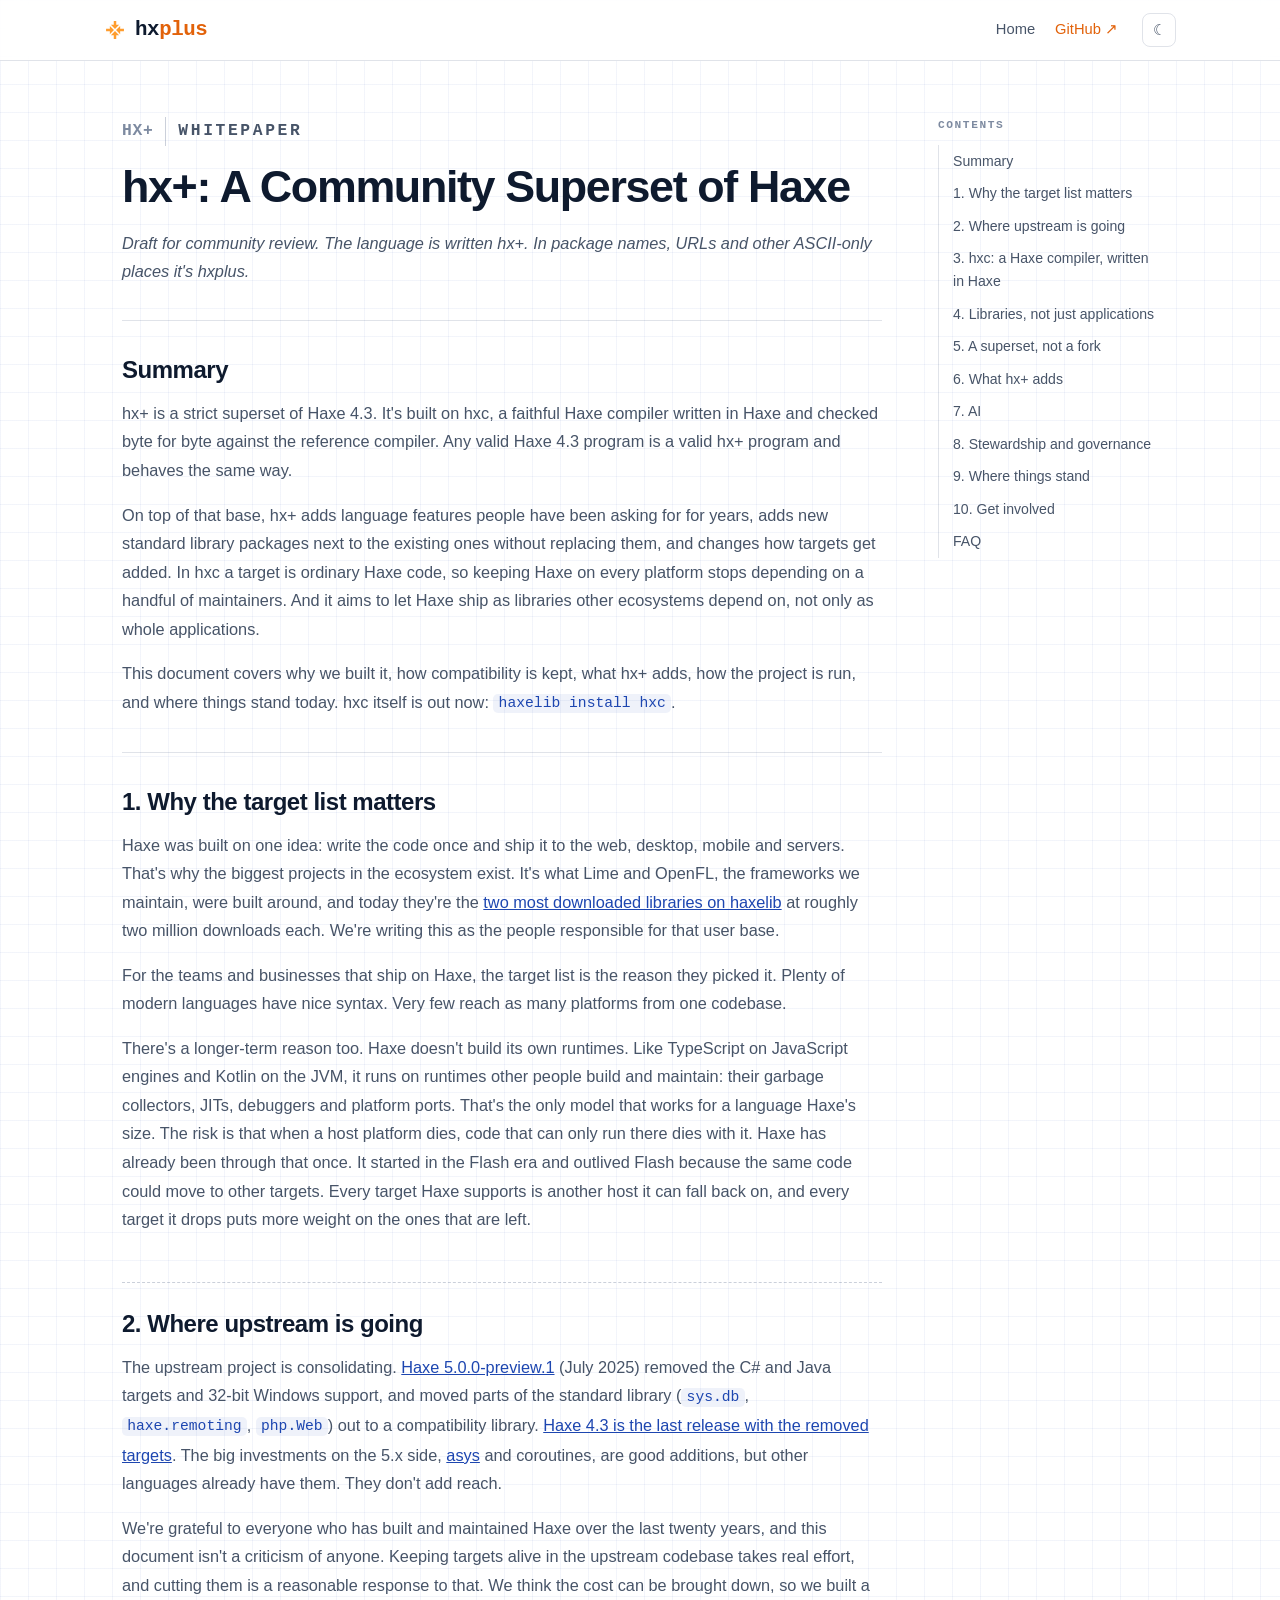
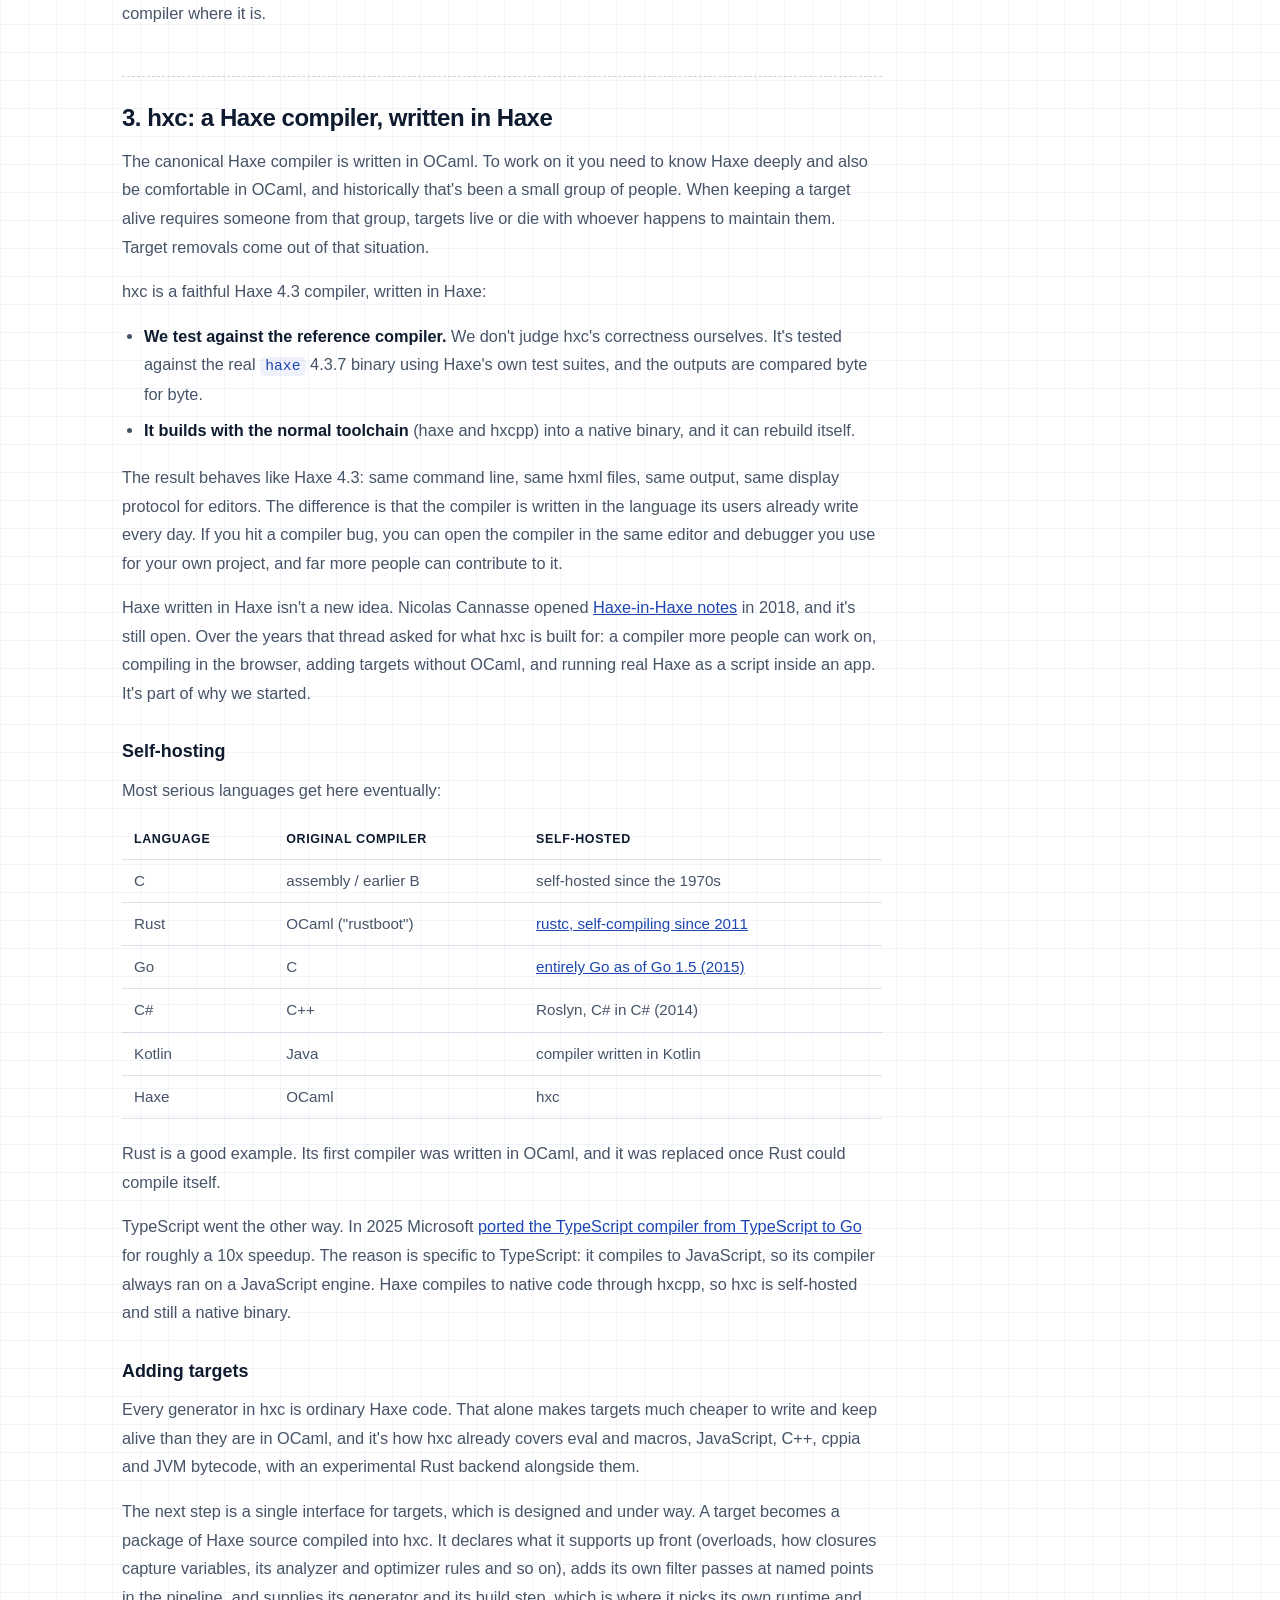
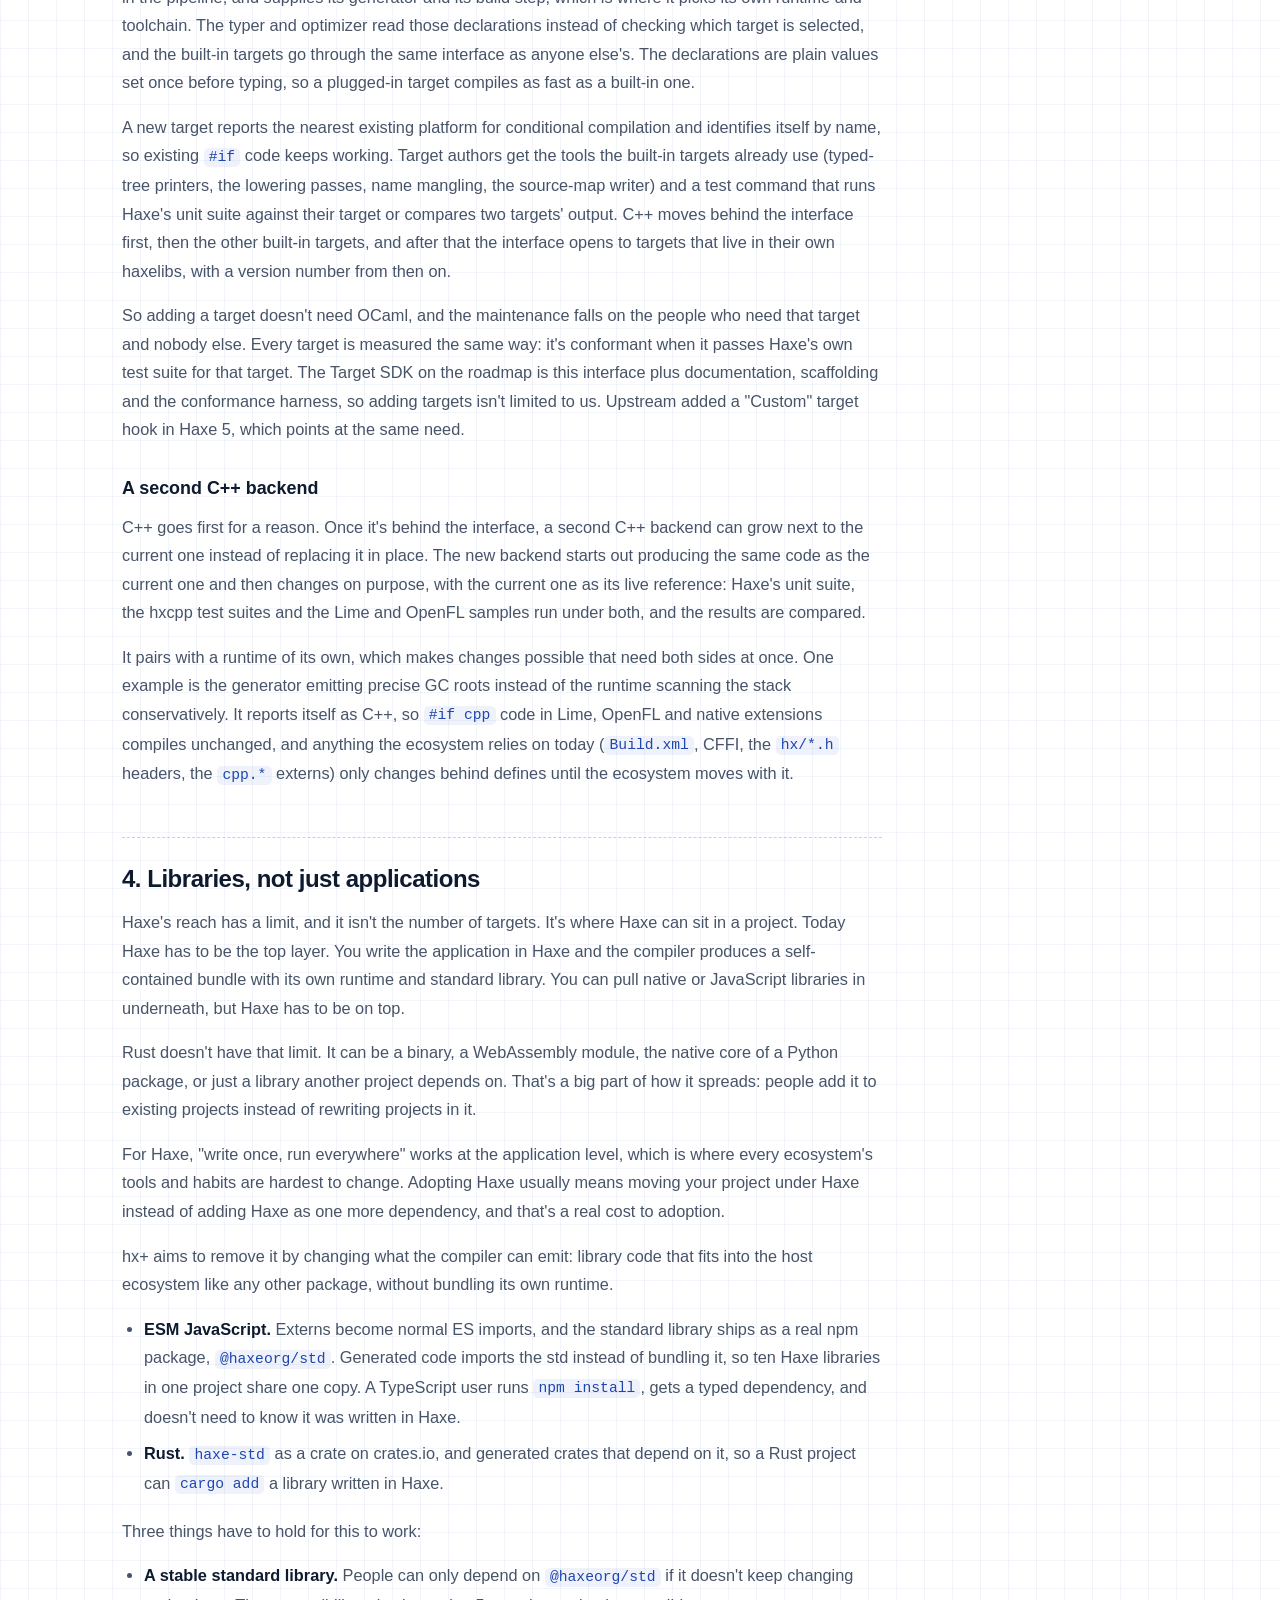
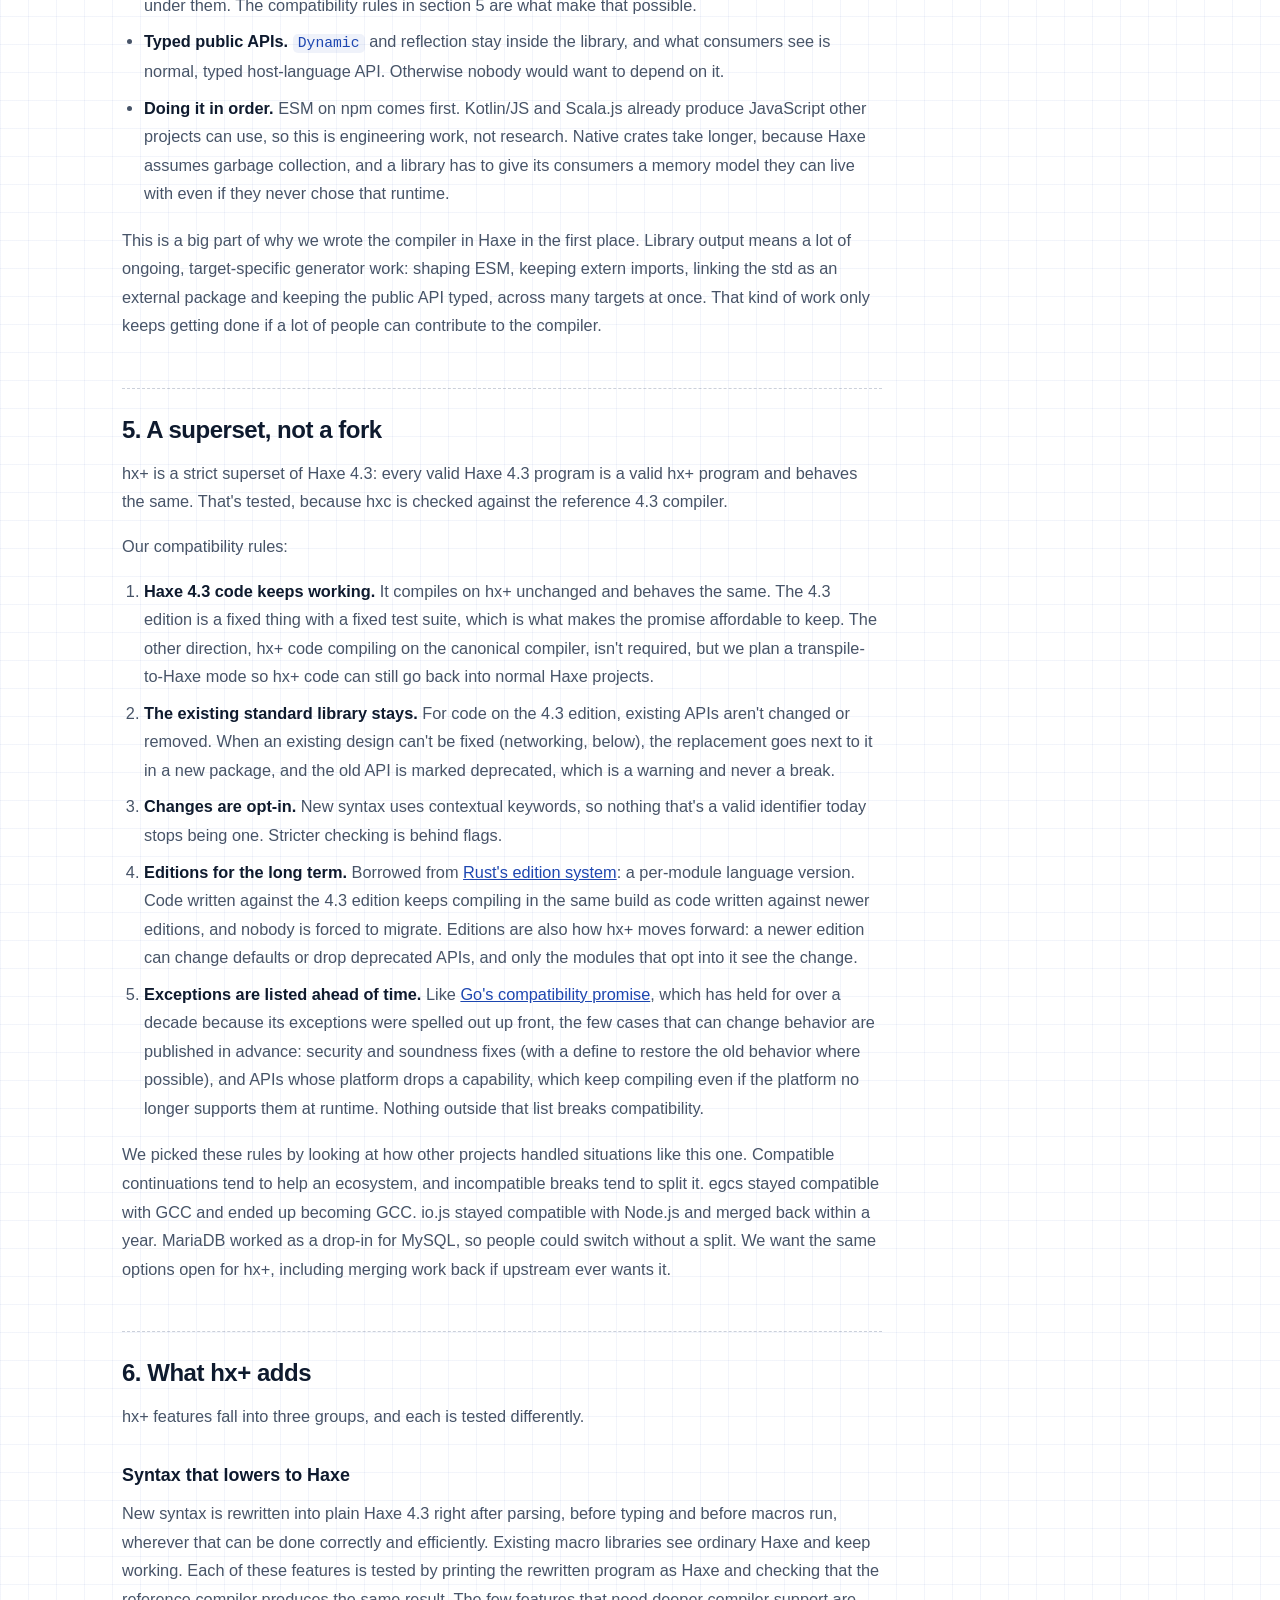
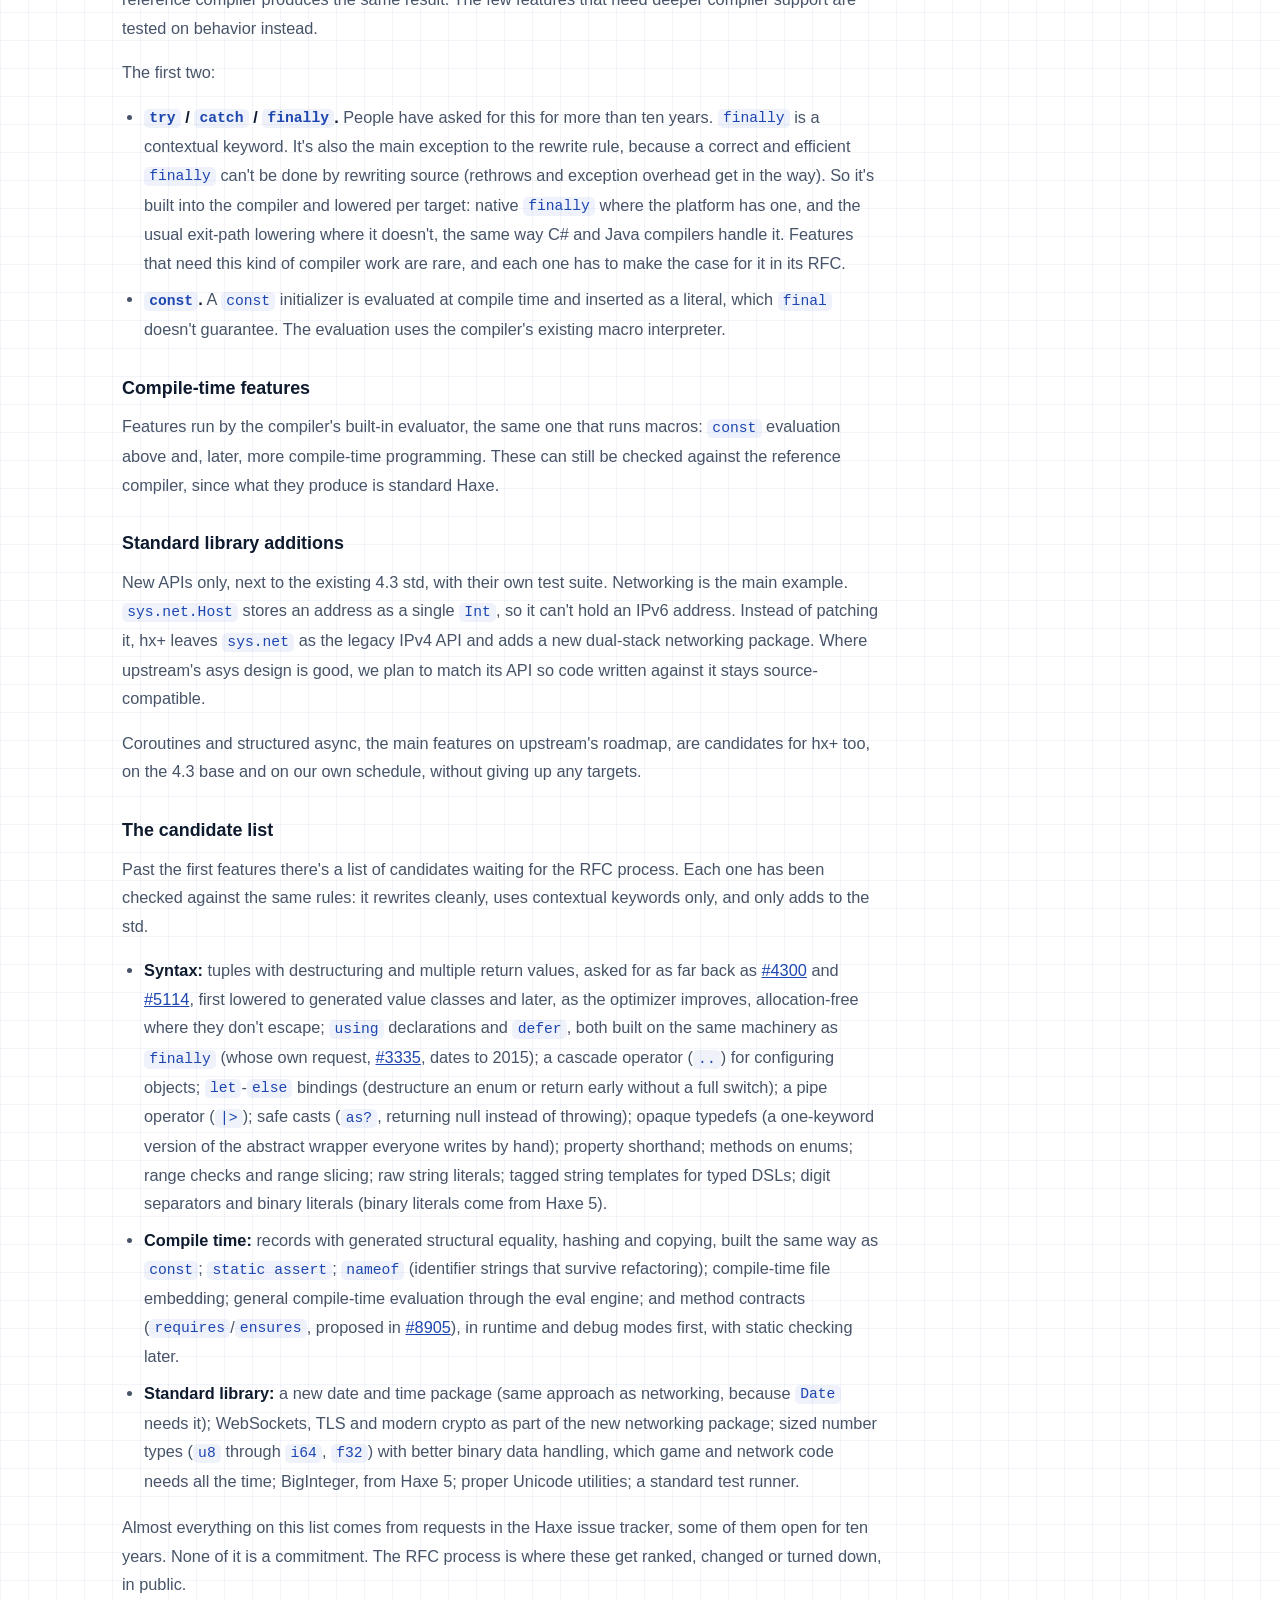
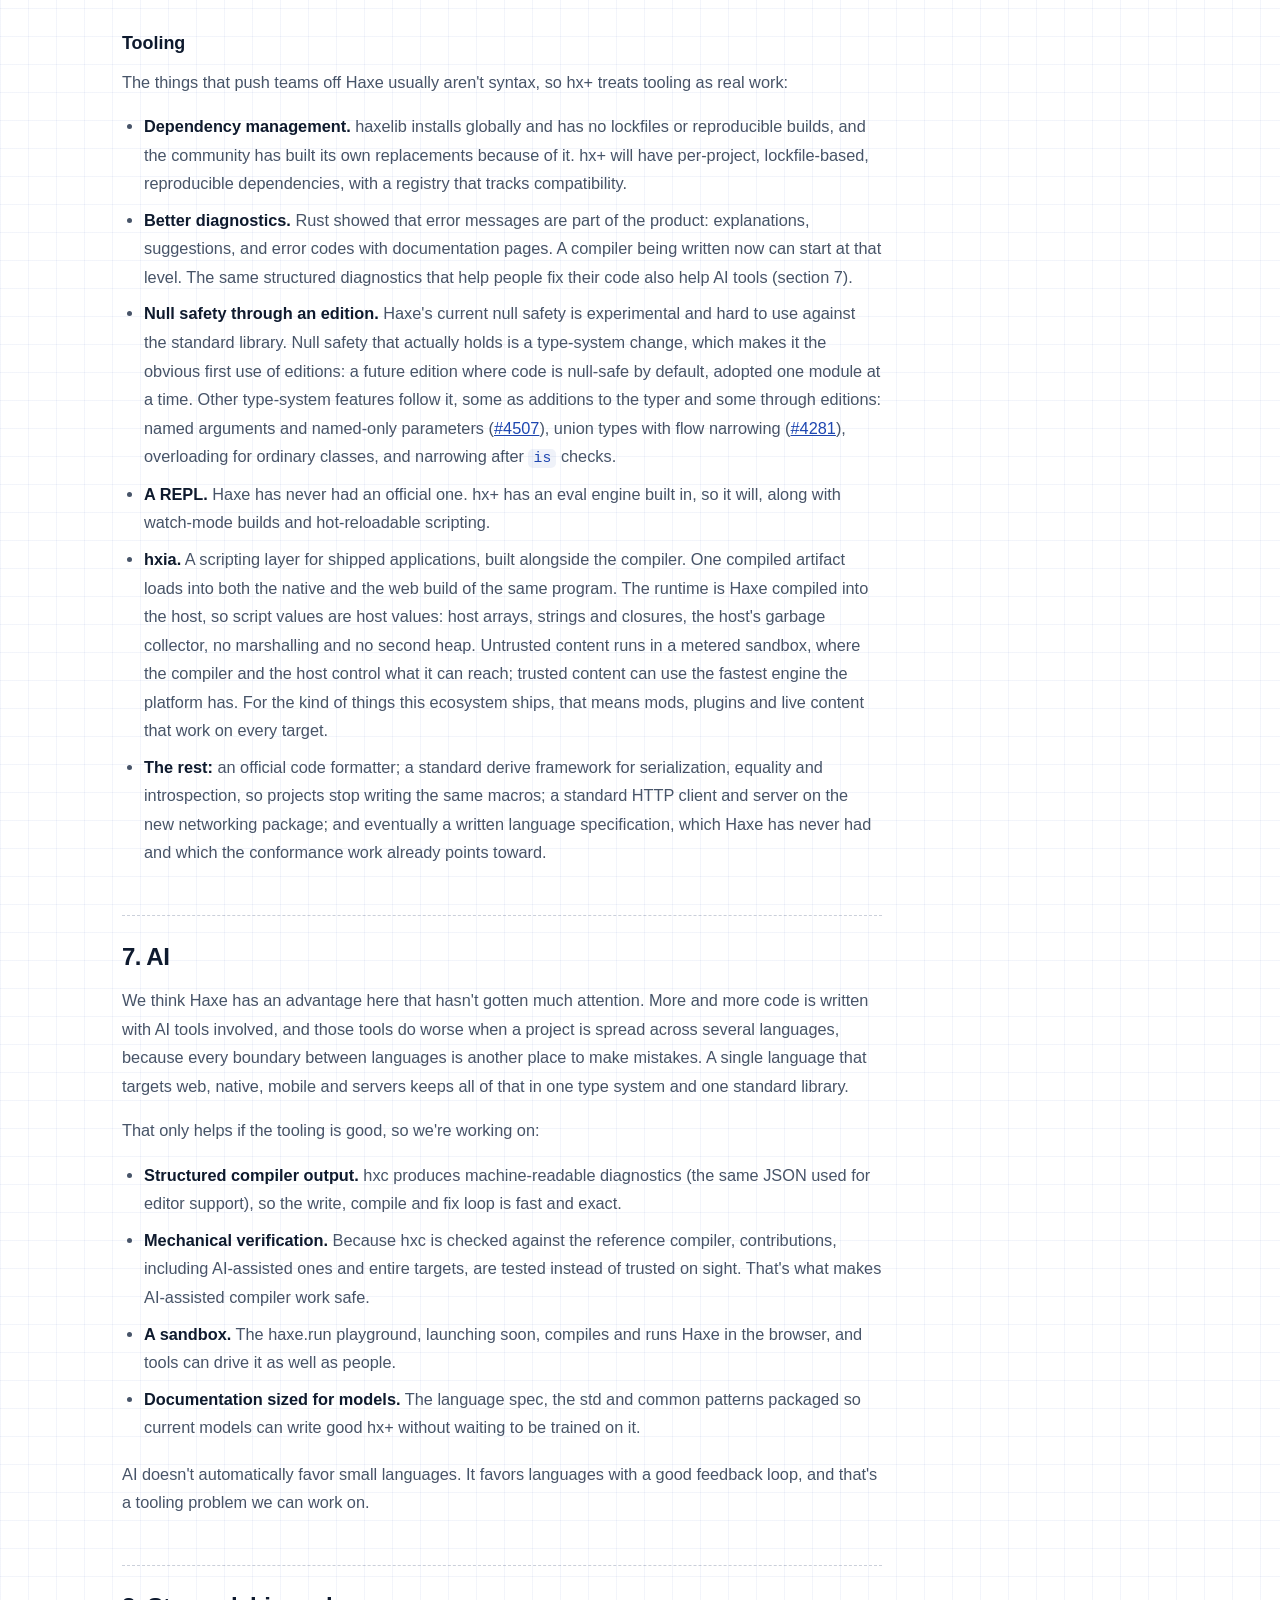
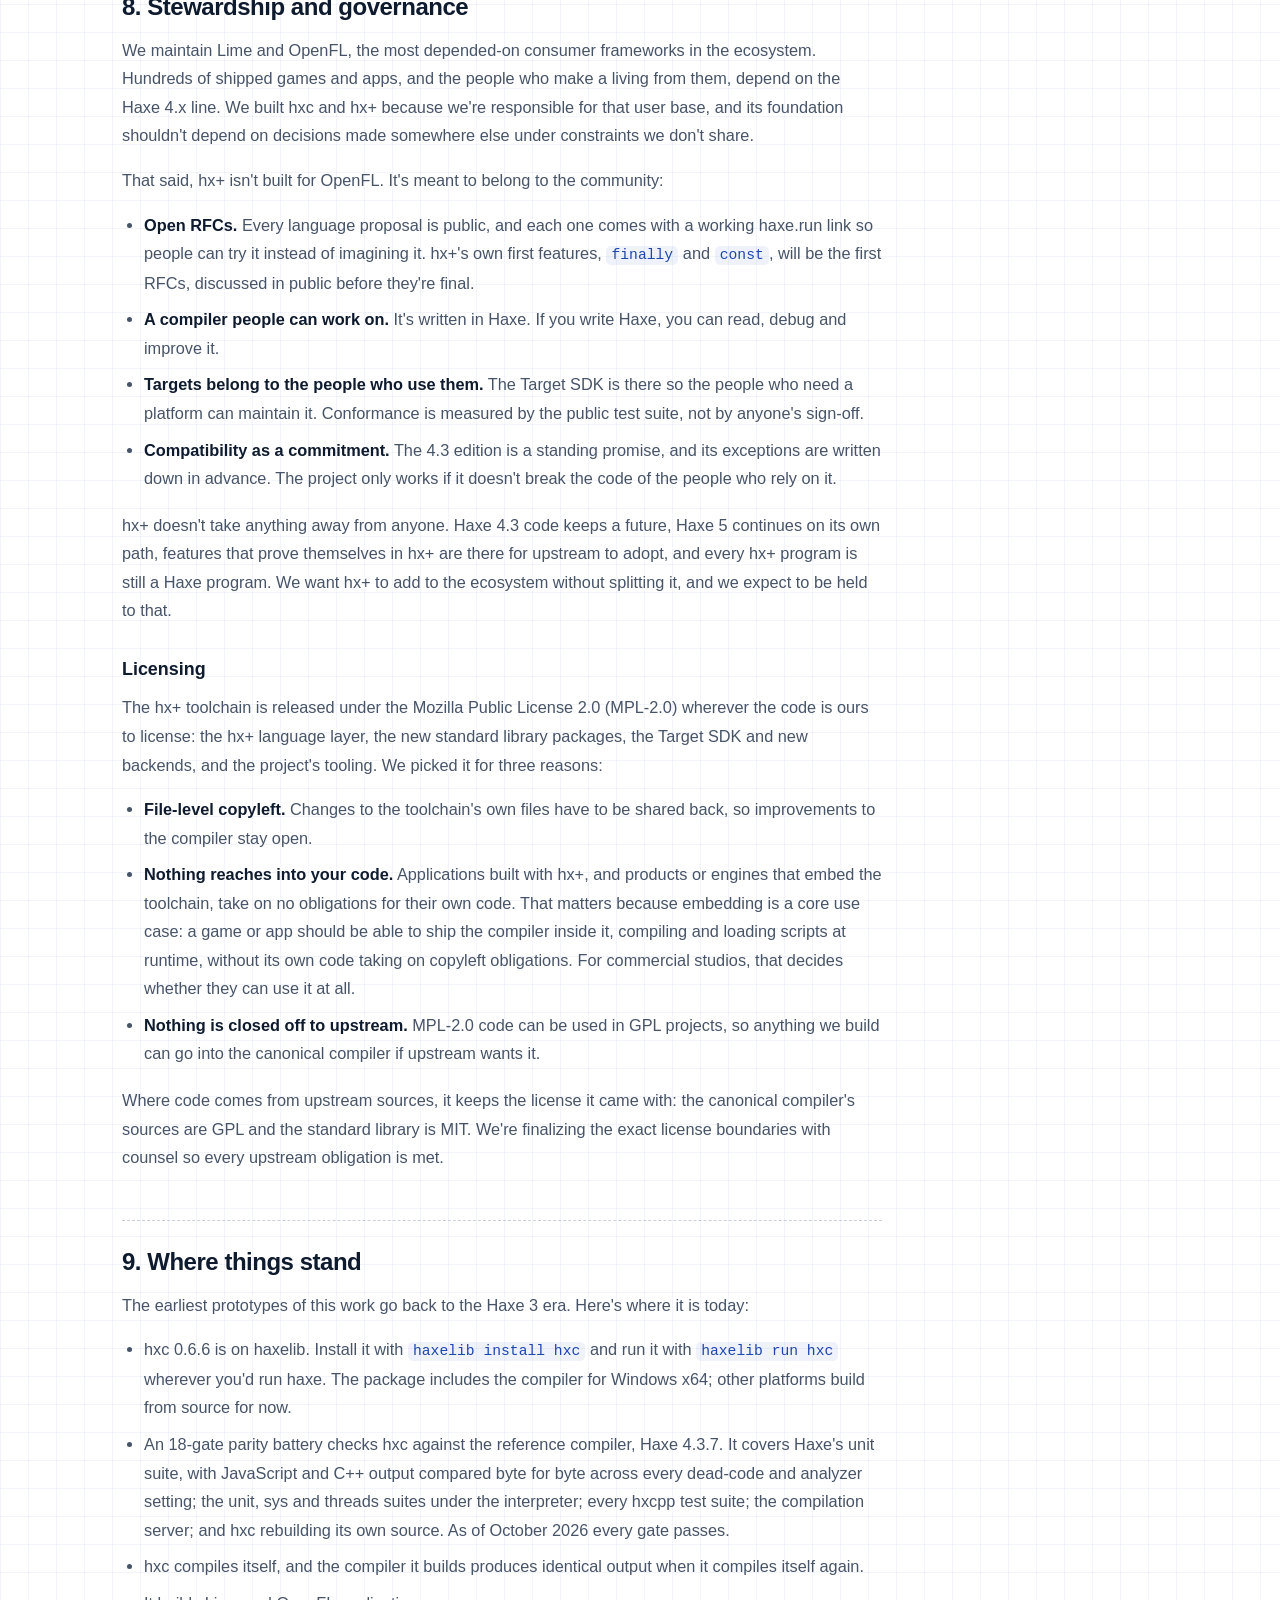
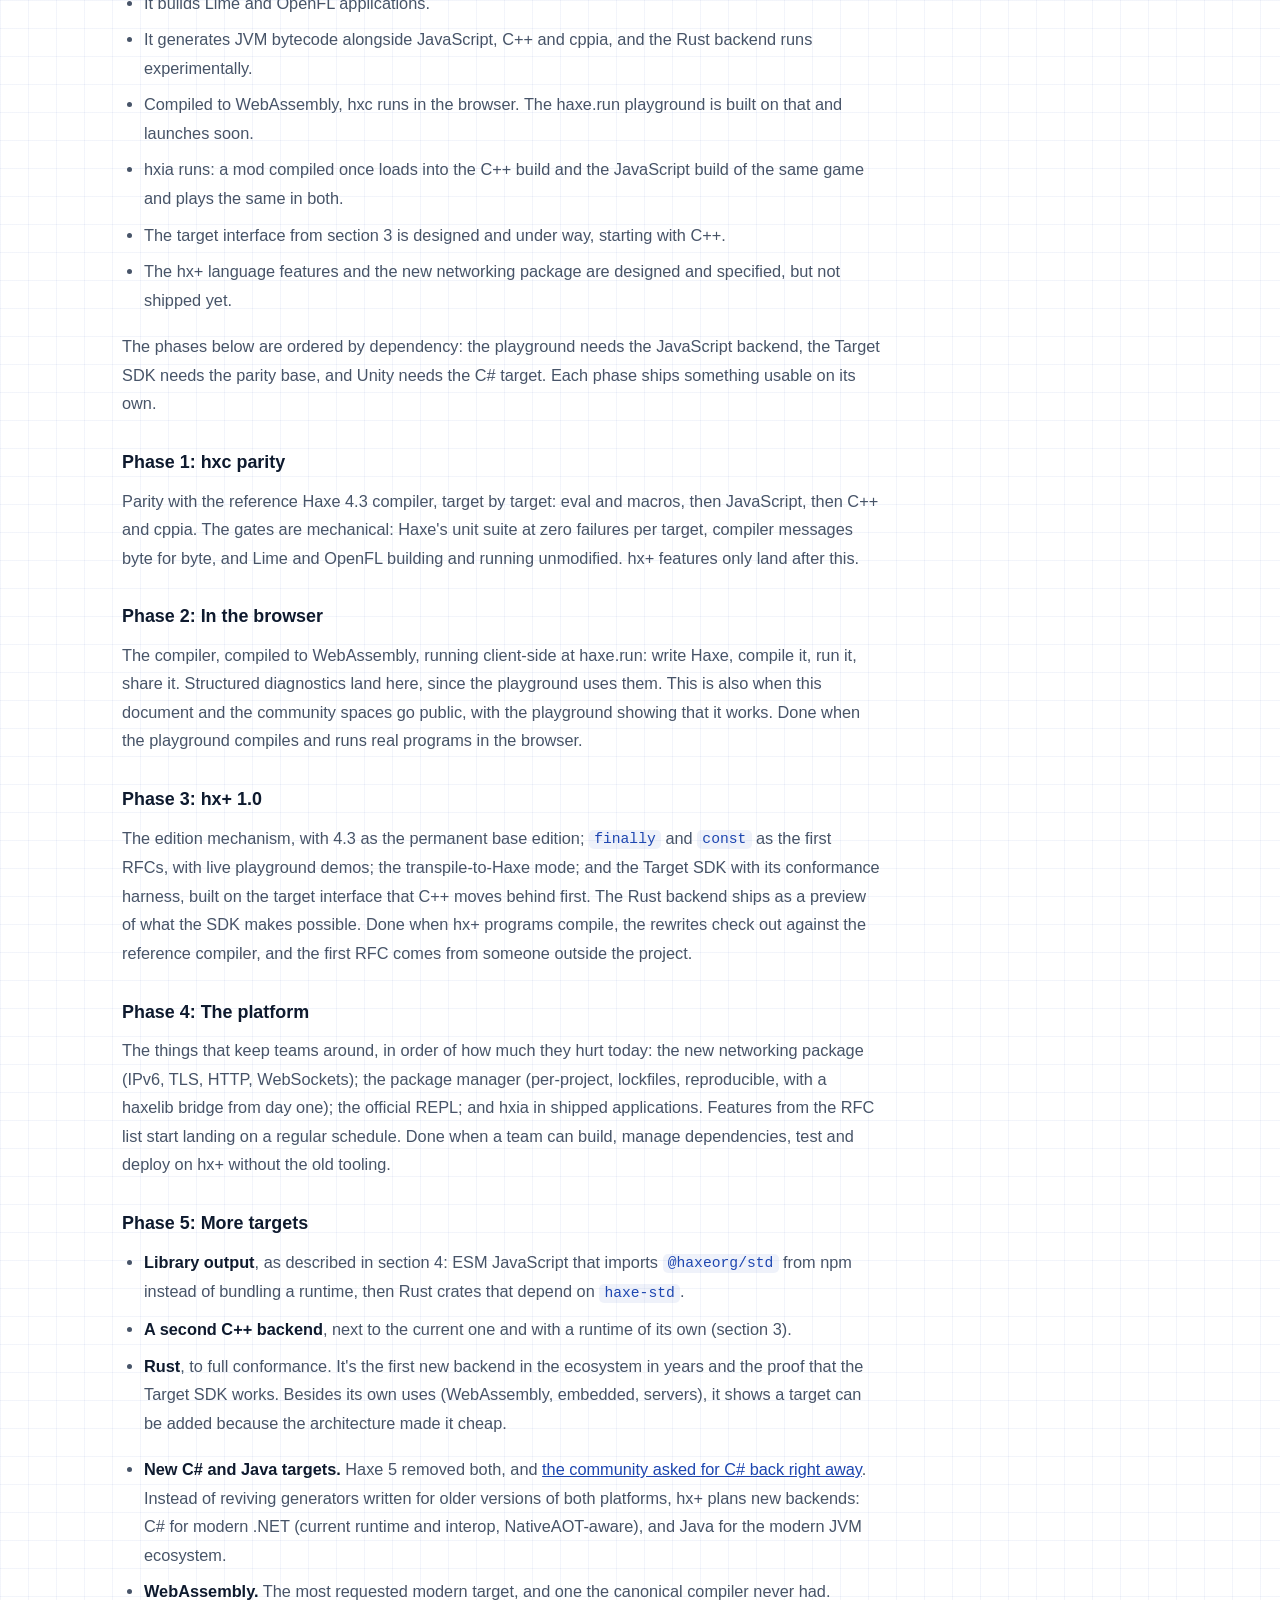
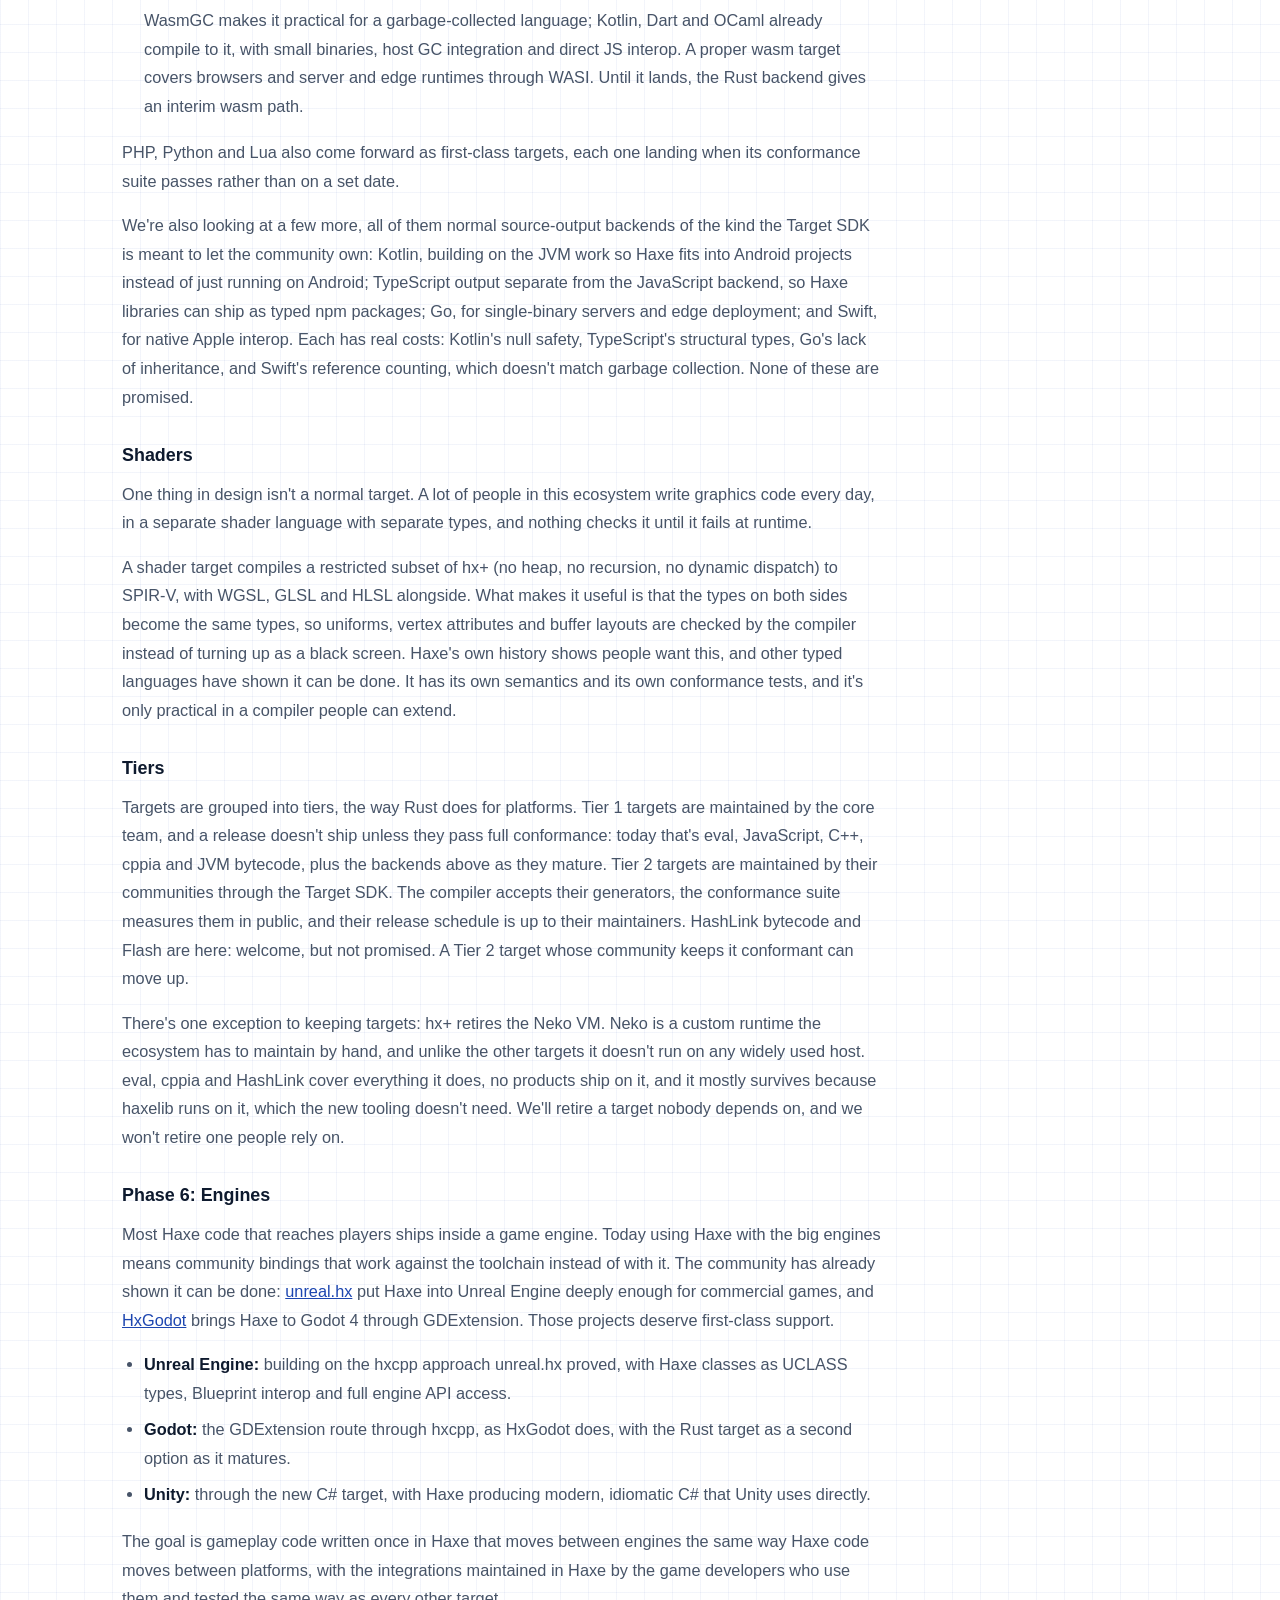
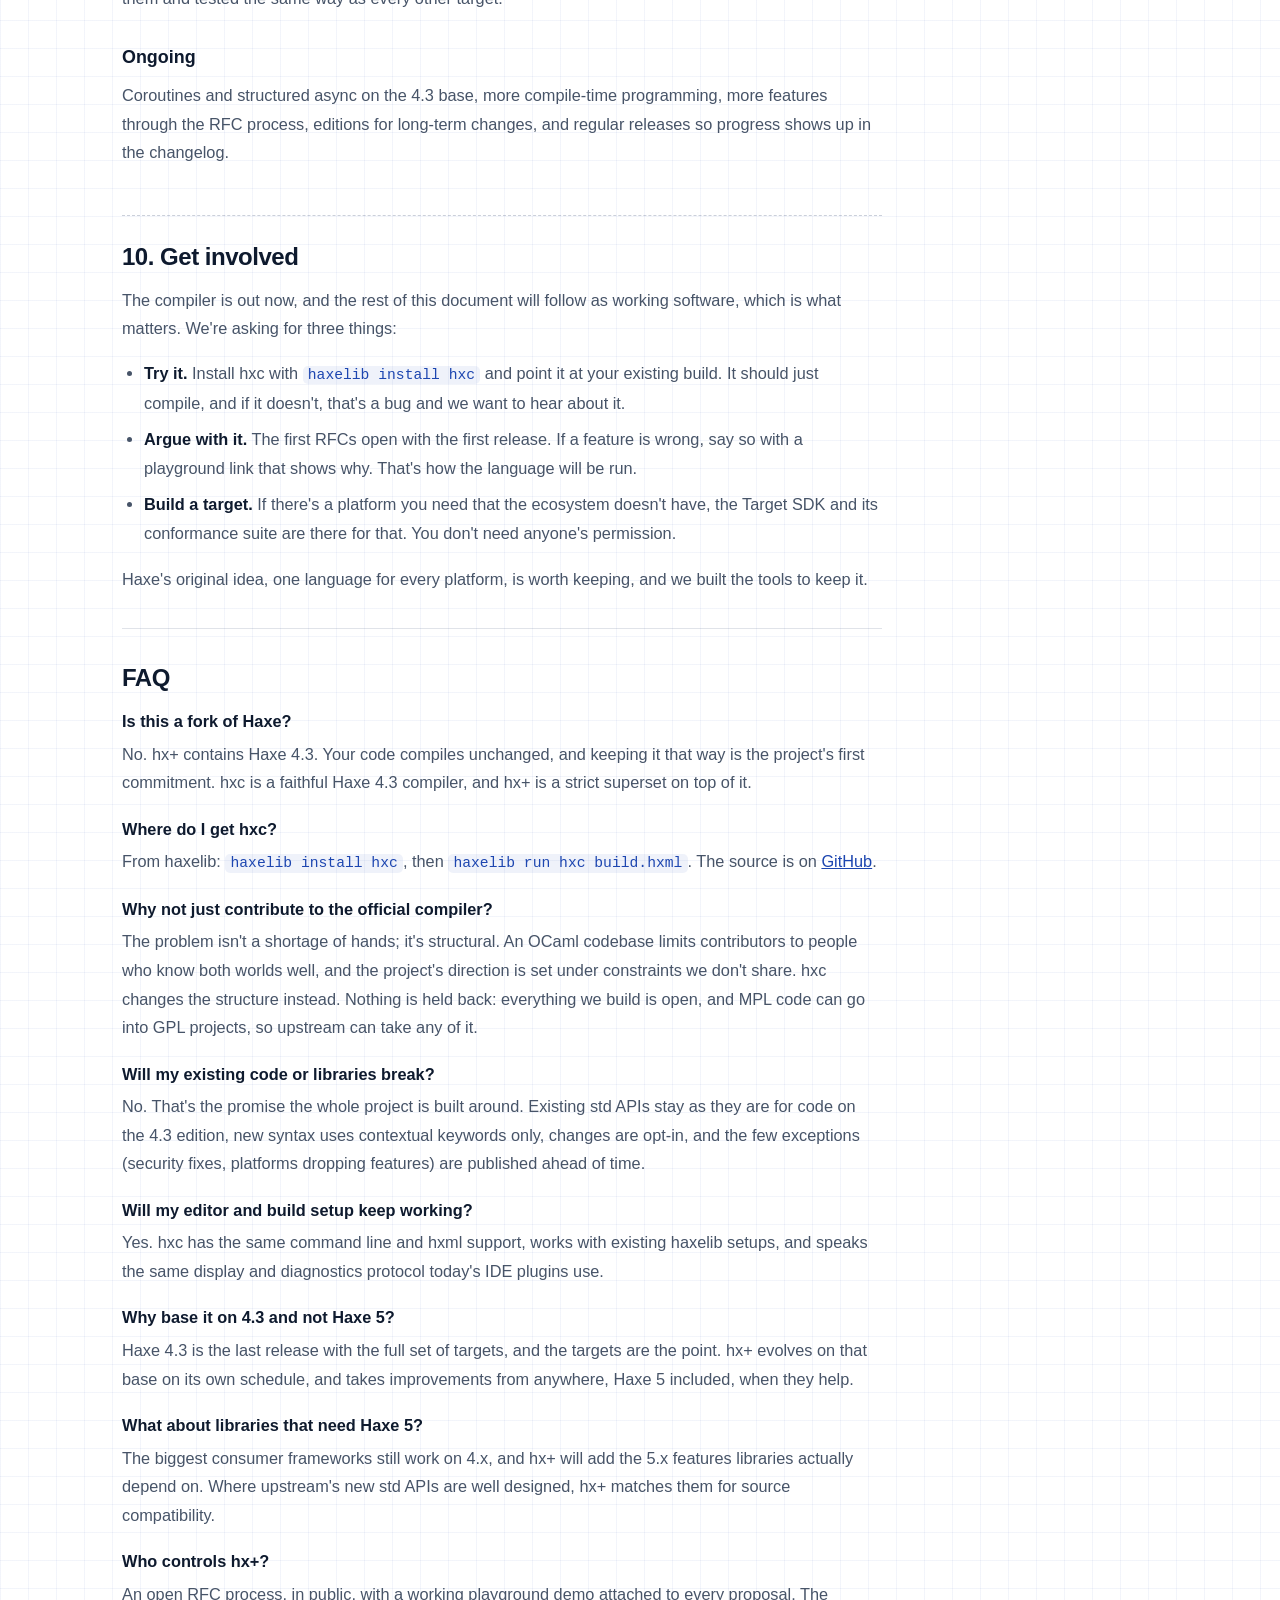
==== commit c5db404a: "Reference the Haxe-in-Haxe issue in the whitepaper" ====
--- a/whitepaper.html
+++ b/whitepaper.html
@@ -63,6 +63,7 @@
       <p>hxc is a faithful Haxe 4.3 compiler, written in Haxe:</p>
       <ul><li><strong>We test against the reference compiler.</strong> We don't judge hxc's correctness ourselves. It's tested against the real <code>haxe</code> 4.3.7 binary using Haxe's own test suites, and the outputs are compared byte for byte.</li><li><strong>It builds with the normal toolchain</strong> (haxe and hxcpp) into a native binary, and it can rebuild itself.</li></ul>
       <p>The result behaves like Haxe 4.3: same command line, same hxml files, same output, same display protocol for editors. The difference is that the compiler is written in the language its users already write every day. If you hit a compiler bug, you can open the compiler in the same editor and debugger you use for your own project, and far more people can contribute to it.</p>
+      <p>Haxe written in Haxe isn't a new idea. Nicolas Cannasse opened <a href="https://github.com/HaxeFoundation/haxe/issues/6843">Haxe-in-Haxe notes</a> in 2018, and it's still open. Over the years that thread asked for what hxc is built for: a compiler more people can work on, compiling in the browser, adding targets without OCaml, and running real Haxe as a script inside an app. It's part of why we started.</p>
       <h3 id="self-hosting">Self-hosting</h3>
       <p>Most serious languages get here eventually:</p>
       <div class="table-wrap"><table><thead><tr><th>Language</th><th>Original compiler</th><th>Self-hosted</th></tr></thead><tbody><tr><td>C</td><td>assembly / earlier B</td><td>self-hosted since the 1970s</td></tr><tr><td>Rust</td><td>OCaml ("rustboot")</td><td><a href="https://www.languagelineage.org/languages/rust">rustc, self-compiling since 2011</a></td></tr><tr><td>Go</td><td>C</td><td><a href="https://www.infoq.com/news/2015/08/go-1-5">entirely Go as of Go 1.5 (2015)</a></td></tr><tr><td>C#</td><td>C++</td><td>Roslyn, C# in C# (2014)</td></tr><tr><td>Kotlin</td><td>Java</td><td>compiler written in Kotlin</td></tr><tr><td>Haxe</td><td>OCaml</td><td>hxc</td></tr></tbody></table></div>
@@ -169,7 +170,7 @@
       <hr>
       <p><em>Author: Christopher Speciale, Dimensionscape LLC, maintainer of Lime and OpenFL.</em><br><em>Site: <a href="https://hxplus.org">hxplus.org</a>. Compiler: <a href="https://github.com/dimensionscape/hxc">github.com/dimensionscape/hxc</a> and <a href="https://lib.haxe.org/p/hxc/">haxelib</a>. Playground: haxe.run (launching soon).</em></p>
       <h3 id="references">References</h3>
-      <ul><li>Haxe 5.0.0-preview.1 release notes (target removals): <a href="https://github.com/HaxeFoundation/haxe/releases/tag/5.0.0-preview.1">https://github.com/HaxeFoundation/haxe/releases/tag/5.0.0-preview.1</a></li><li>Haxe 4.3 release (last release with C#/Java targets): <a href="https://community.haxe.org/t/haxe-4-3-7-released/4611">https://community.haxe.org/t/haxe-4-3-7-released/4611</a></li><li>haxelib library index (lime/openfl download counts): <a href="https://lib.haxe.org/">https://lib.haxe.org/</a></li><li>asys evolution proposal: <a href="https://github.com/HaxeFoundation/haxe-evolution/blob/master/proposals/0010-asys.md">https://github.com/HaxeFoundation/haxe-evolution/blob/master/proposals/0010-asys.md</a></li><li>Rust bootstrap history (OCaml to self-hosted rustc): <a href="https://www.languagelineage.org/languages/rust">https://www.languagelineage.org/languages/rust</a></li><li>Go 1.5 self-hosting toolchain: <a href="https://www.infoq.com/news/2015/08/go-1-5">https://www.infoq.com/news/2015/08/go-1-5</a></li><li>TypeScript native (Go) port announcement: <a href="https://devblogs.microsoft.com/typescript/typescript-native-port/">https://devblogs.microsoft.com/typescript/typescript-native-port/</a></li><li>Rust editions guide: <a href="https://doc.rust-lang.org/edition-guide/">https://doc.rust-lang.org/edition-guide/</a></li><li>Go 1 compatibility promise: <a href="https://go.dev/doc/go1compat">https://go.dev/doc/go1compat</a></li><li>Community demand for a new C# target: <a href="https://community.haxe.org/t/a-new-c-target-for-haxe-5/4764">https://community.haxe.org/t/a-new-c-target-for-haxe-5/4764</a></li><li>unreal.hx, Haxe integration for Unreal Engine: <a href="https://github.com/proletariatgames/unreal.hx">https://github.com/proletariatgames/unreal.hx</a></li><li>HxGodot, Haxe GDExtension for Godot 4: <a href="https://github.com/HxGodot/hxgodot">https://github.com/HxGodot/hxgodot</a></li></ul>
+      <ul><li>Haxe 5.0.0-preview.1 release notes (target removals): <a href="https://github.com/HaxeFoundation/haxe/releases/tag/5.0.0-preview.1">https://github.com/HaxeFoundation/haxe/releases/tag/5.0.0-preview.1</a></li><li>Haxe 4.3 release (last release with C#/Java targets): <a href="https://community.haxe.org/t/haxe-4-3-7-released/4611">https://community.haxe.org/t/haxe-4-3-7-released/4611</a></li><li>haxelib library index (lime/openfl download counts): <a href="https://lib.haxe.org/">https://lib.haxe.org/</a></li><li>asys evolution proposal: <a href="https://github.com/HaxeFoundation/haxe-evolution/blob/master/proposals/0010-asys.md">https://github.com/HaxeFoundation/haxe-evolution/blob/master/proposals/0010-asys.md</a></li><li>Haxe-in-Haxe notes, HaxeFoundation/haxe#6843 (2018): <a href="https://github.com/HaxeFoundation/haxe/issues/6843">https://github.com/HaxeFoundation/haxe/issues/6843</a></li><li>Rust bootstrap history (OCaml to self-hosted rustc): <a href="https://www.languagelineage.org/languages/rust">https://www.languagelineage.org/languages/rust</a></li><li>Go 1.5 self-hosting toolchain: <a href="https://www.infoq.com/news/2015/08/go-1-5">https://www.infoq.com/news/2015/08/go-1-5</a></li><li>TypeScript native (Go) port announcement: <a href="https://devblogs.microsoft.com/typescript/typescript-native-port/">https://devblogs.microsoft.com/typescript/typescript-native-port/</a></li><li>Rust editions guide: <a href="https://doc.rust-lang.org/edition-guide/">https://doc.rust-lang.org/edition-guide/</a></li><li>Go 1 compatibility promise: <a href="https://go.dev/doc/go1compat">https://go.dev/doc/go1compat</a></li><li>Community demand for a new C# target: <a href="https://community.haxe.org/t/a-new-c-target-for-haxe-5/4764">https://community.haxe.org/t/a-new-c-target-for-haxe-5/4764</a></li><li>unreal.hx, Haxe integration for Unreal Engine: <a href="https://github.com/proletariatgames/unreal.hx">https://github.com/proletariatgames/unreal.hx</a></li><li>HxGodot, Haxe GDExtension for Godot 4: <a href="https://github.com/HxGodot/hxgodot">https://github.com/HxGodot/hxgodot</a></li></ul>
     </article>
     <aside class="doc-toc" aria-label="Contents">
       <p class="doc-toc-title">Contents</p>
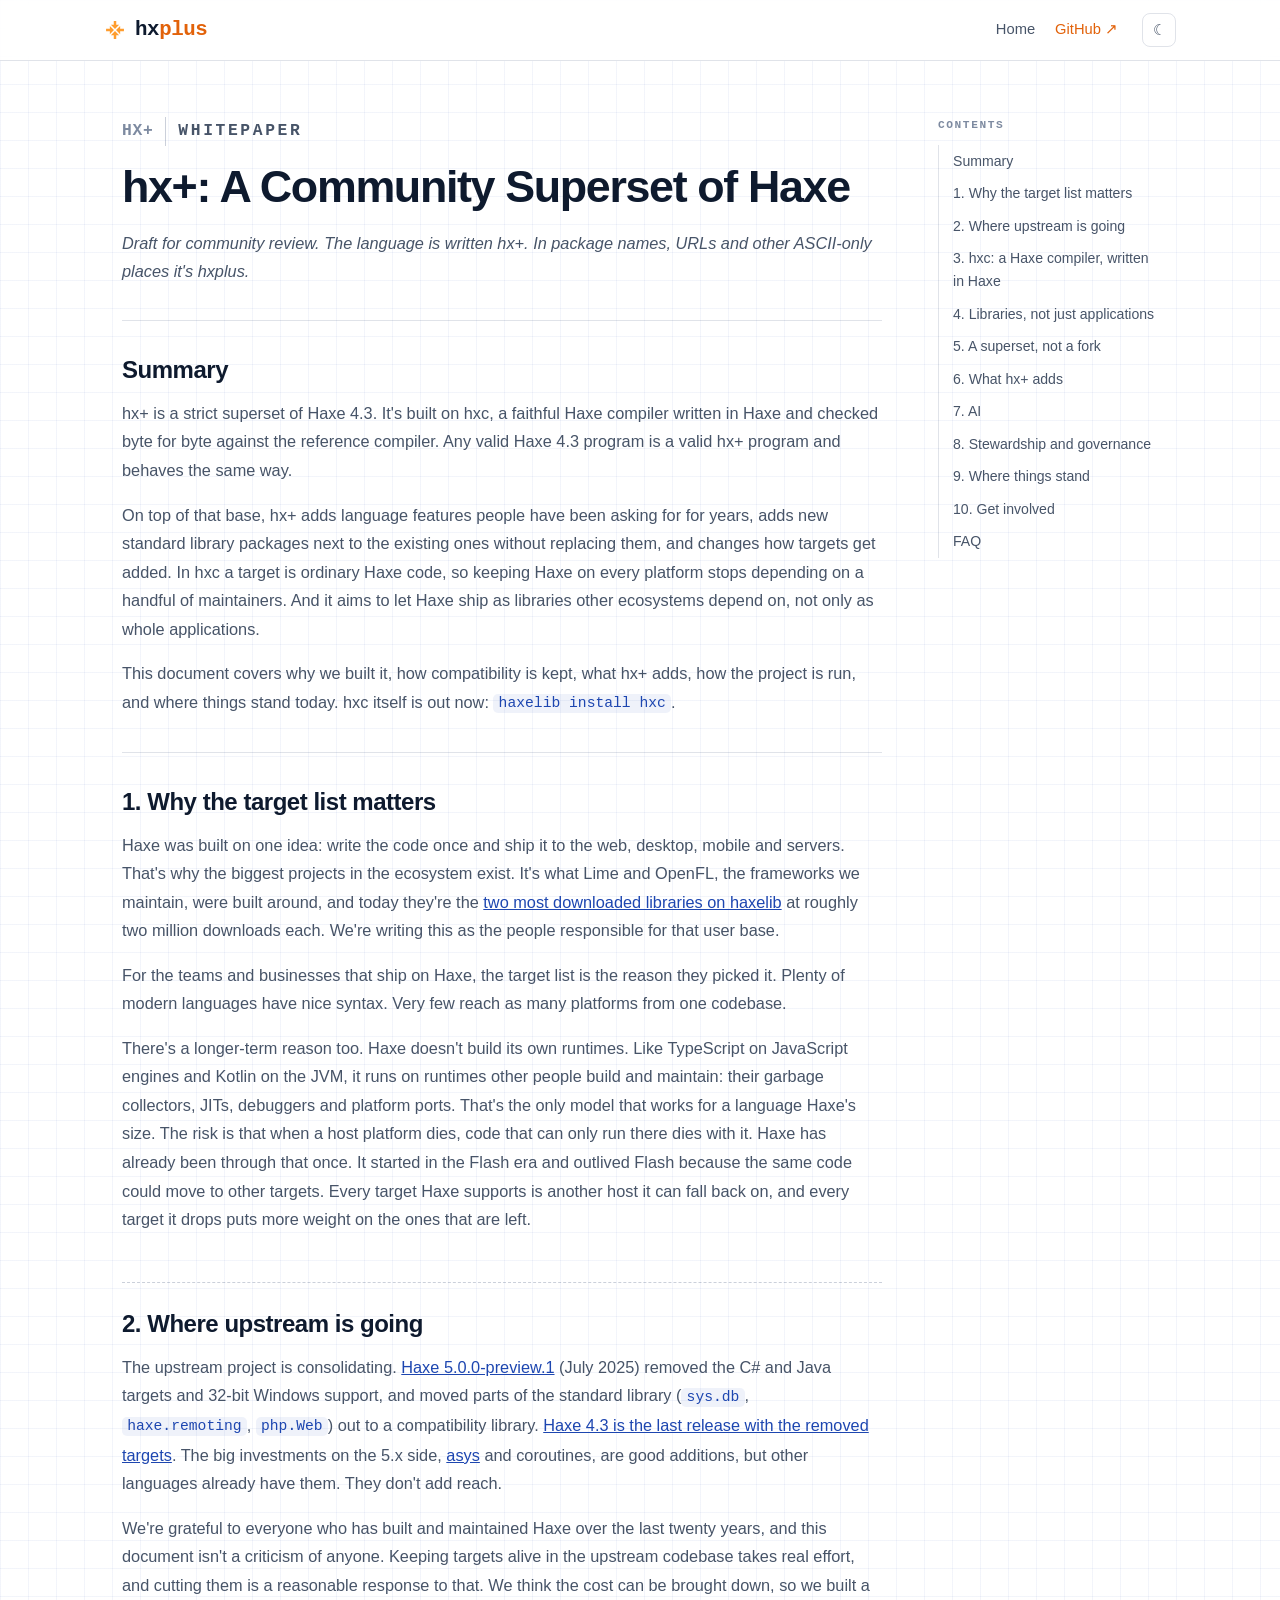
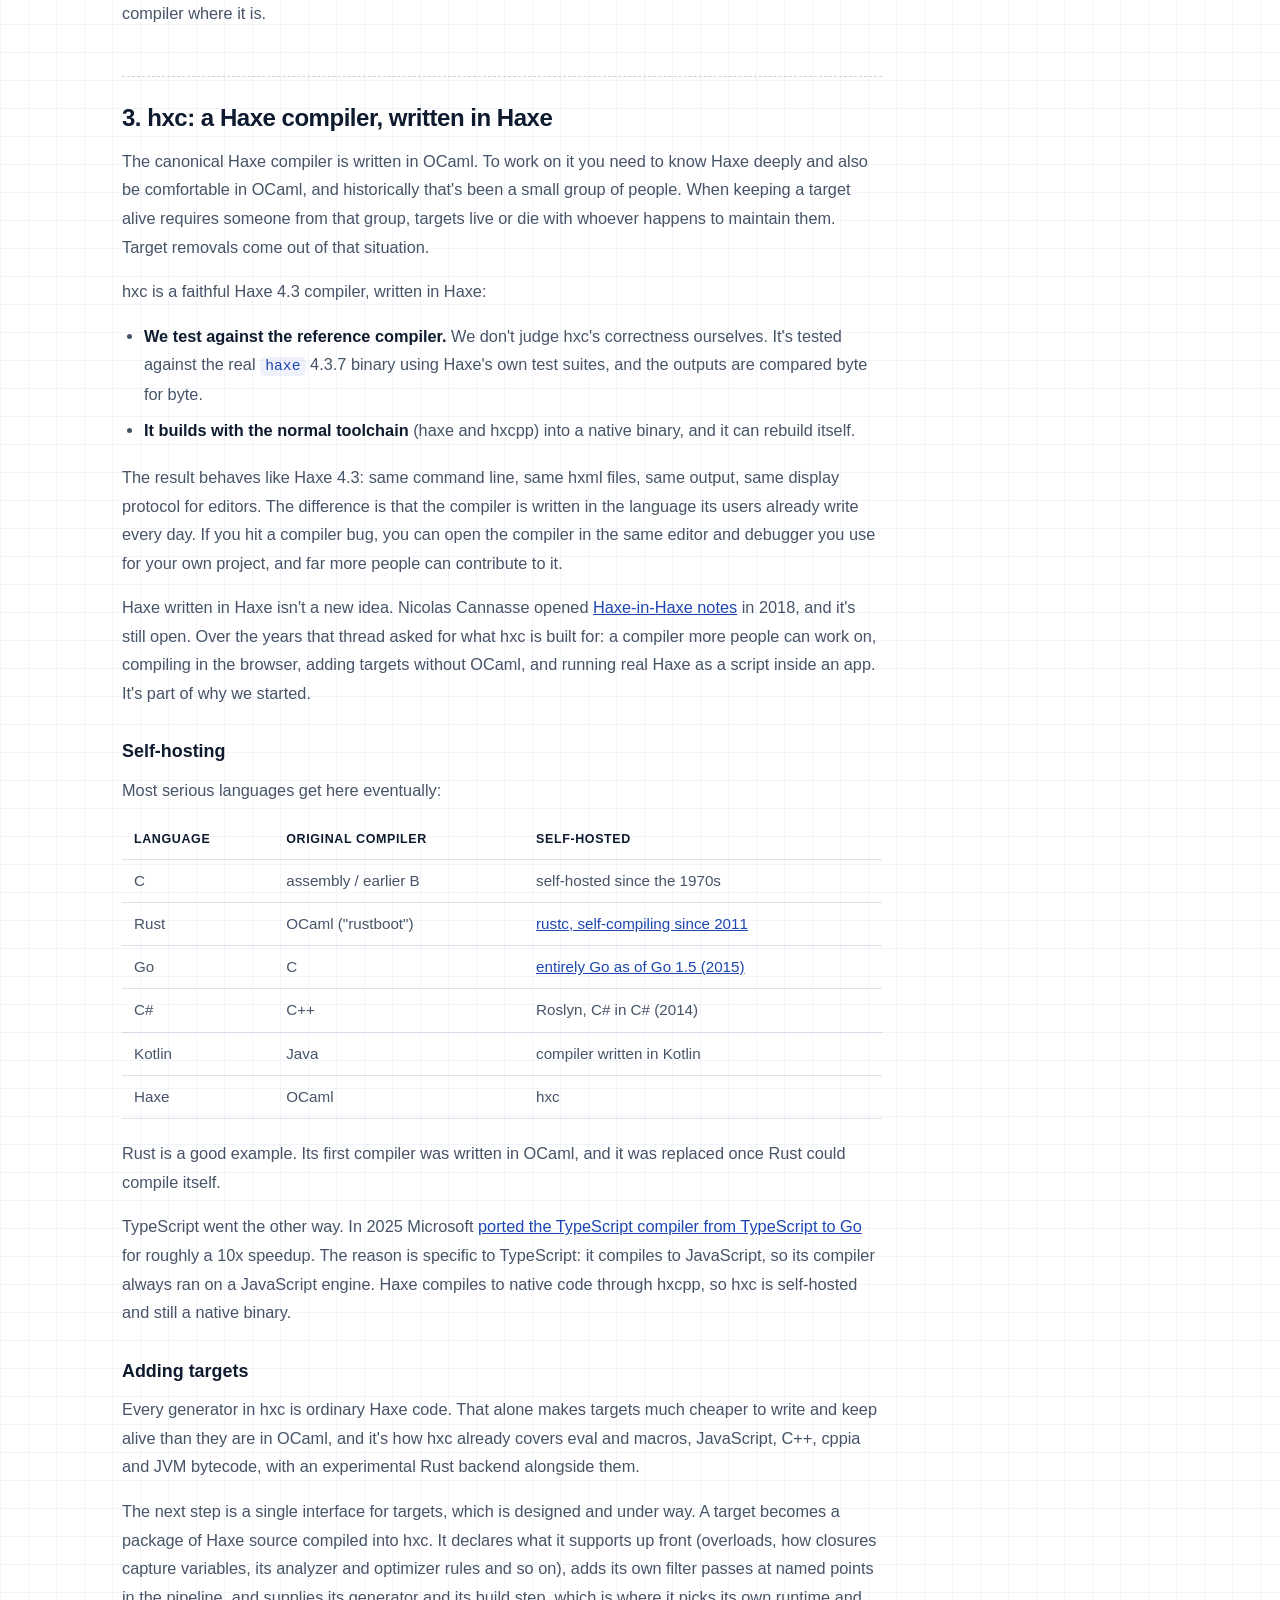
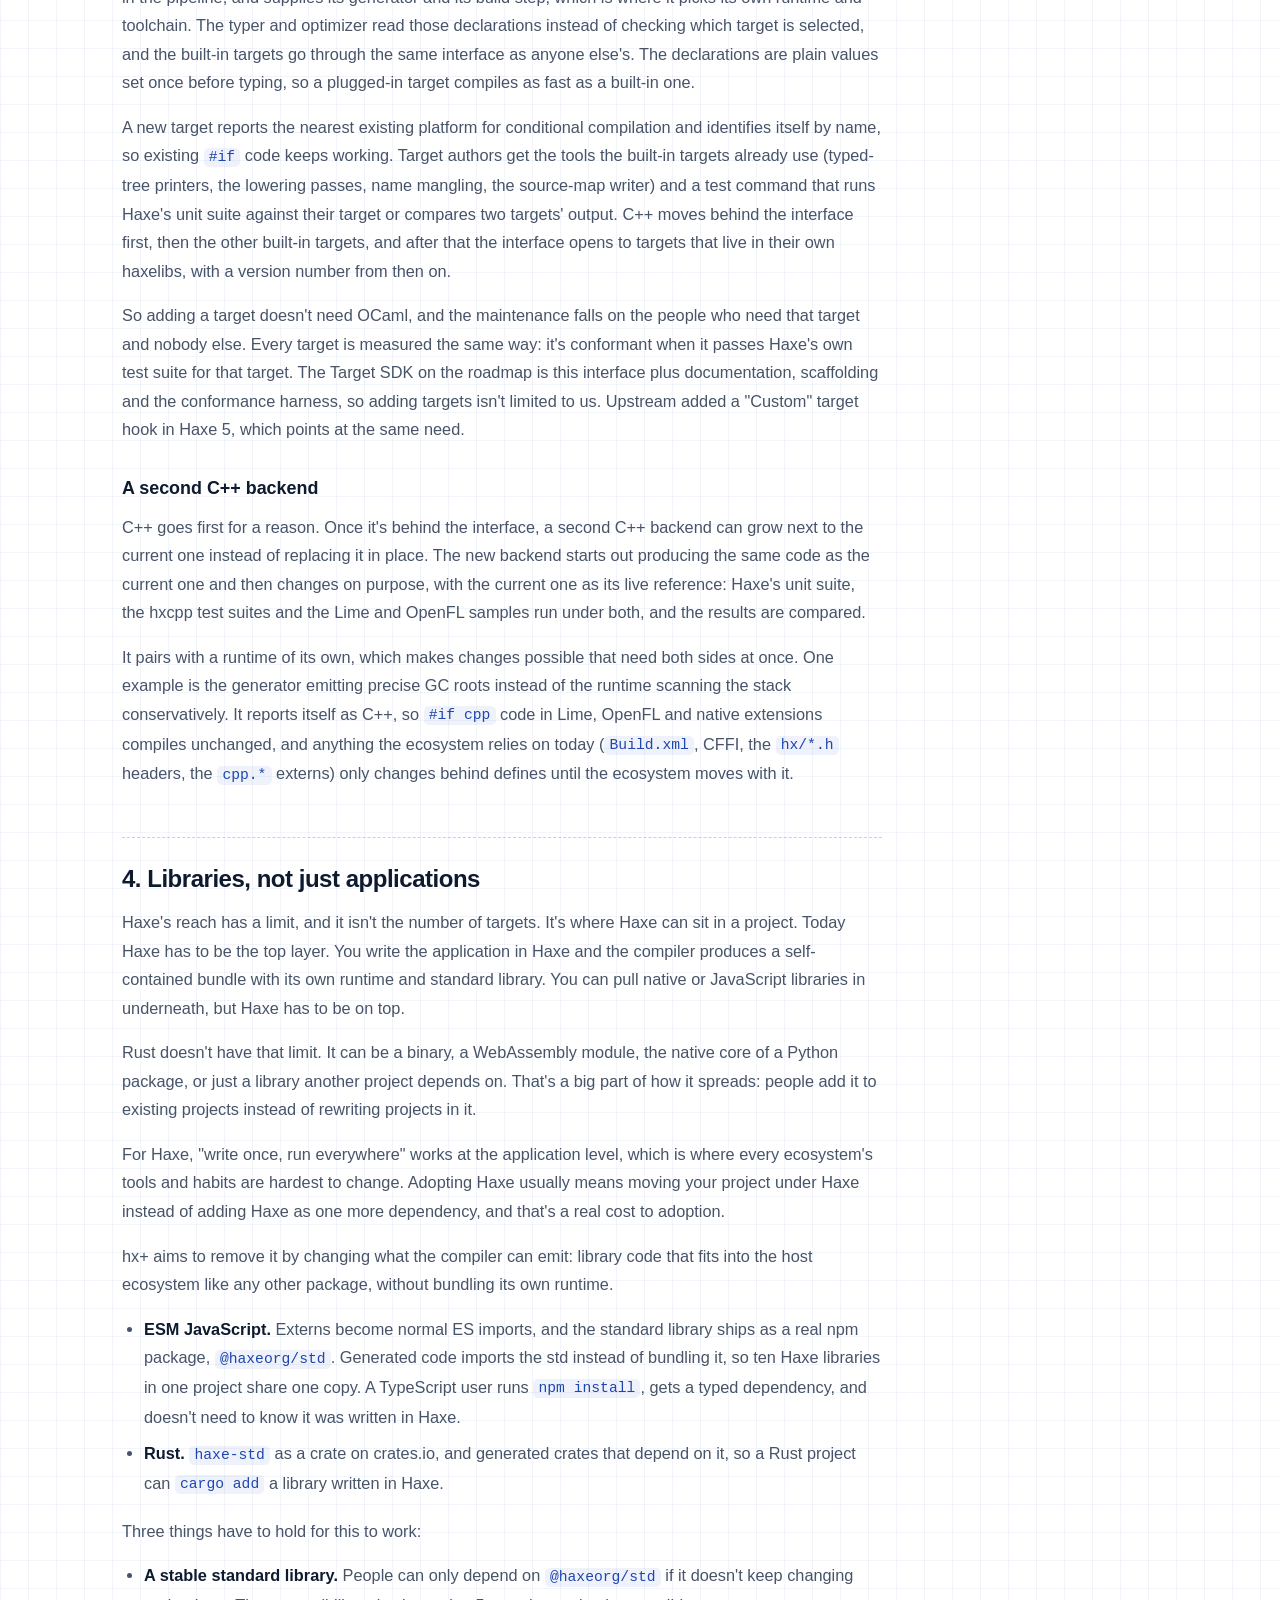
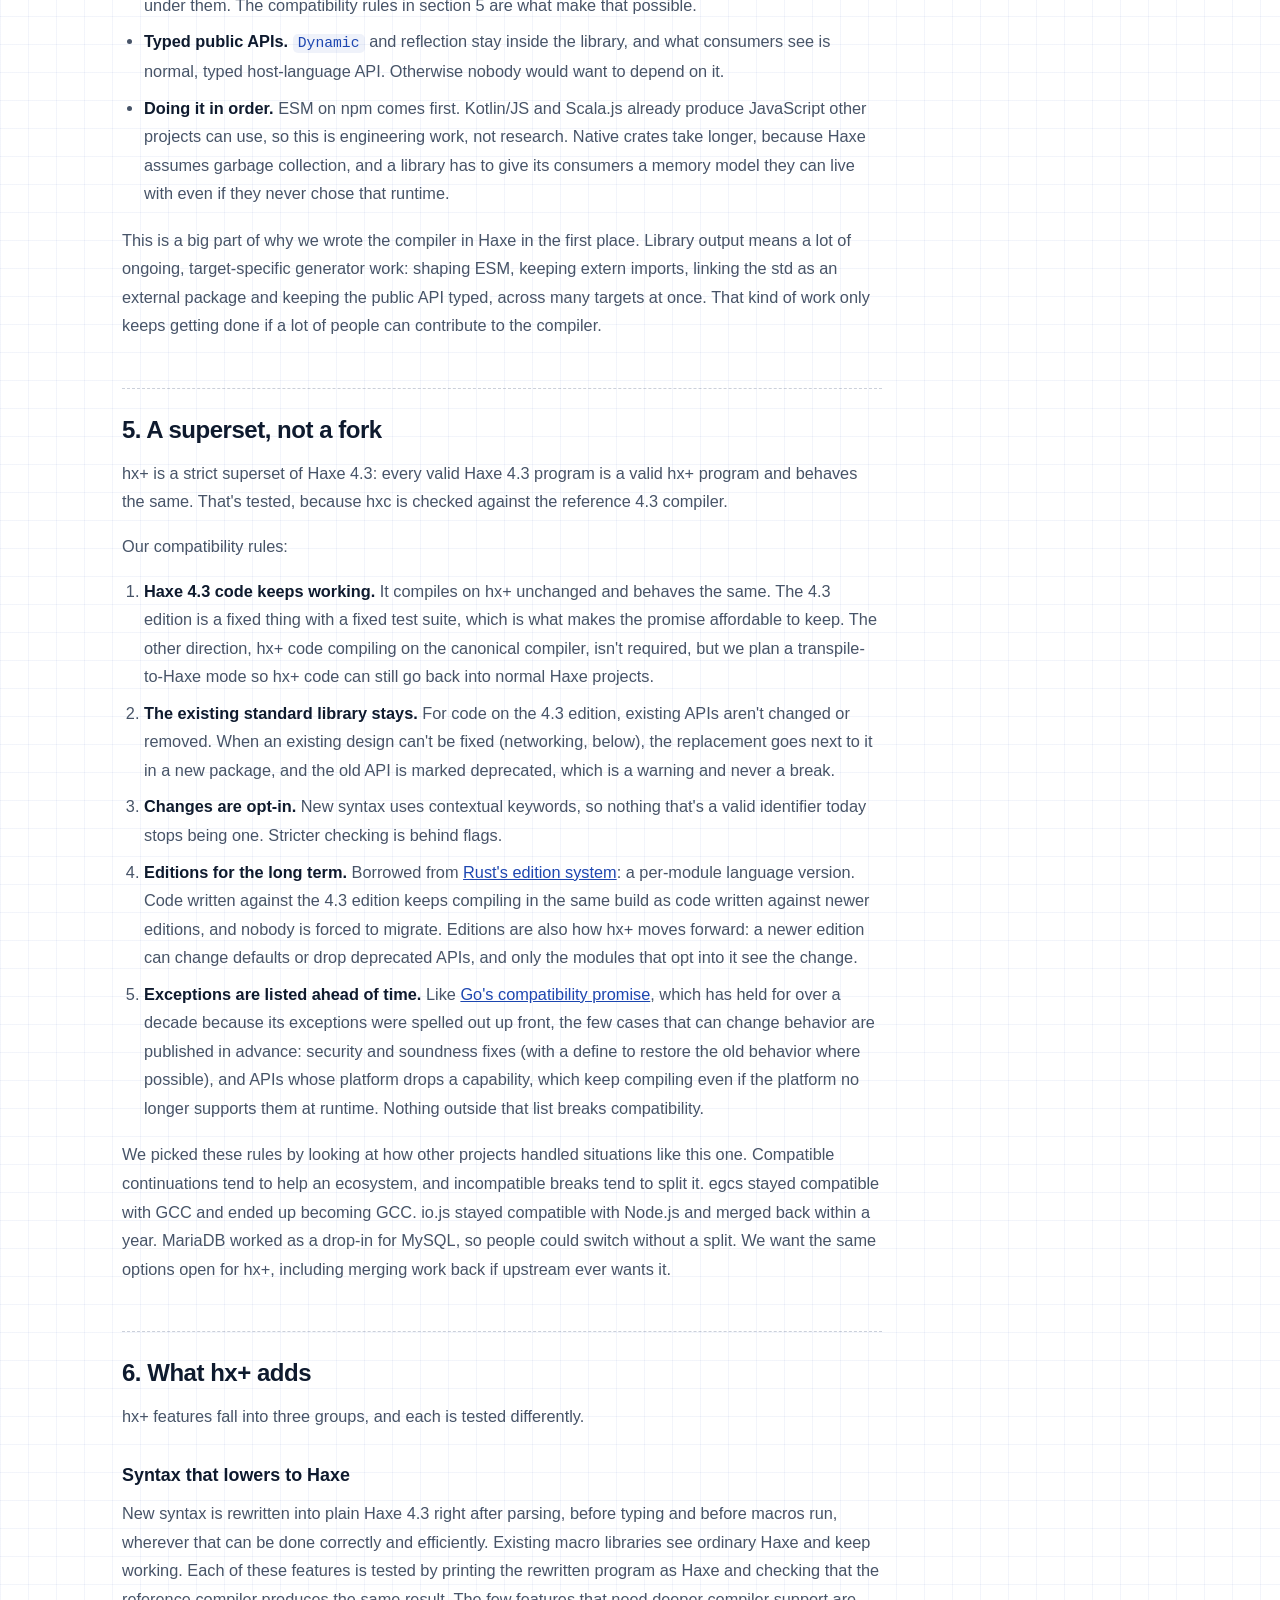
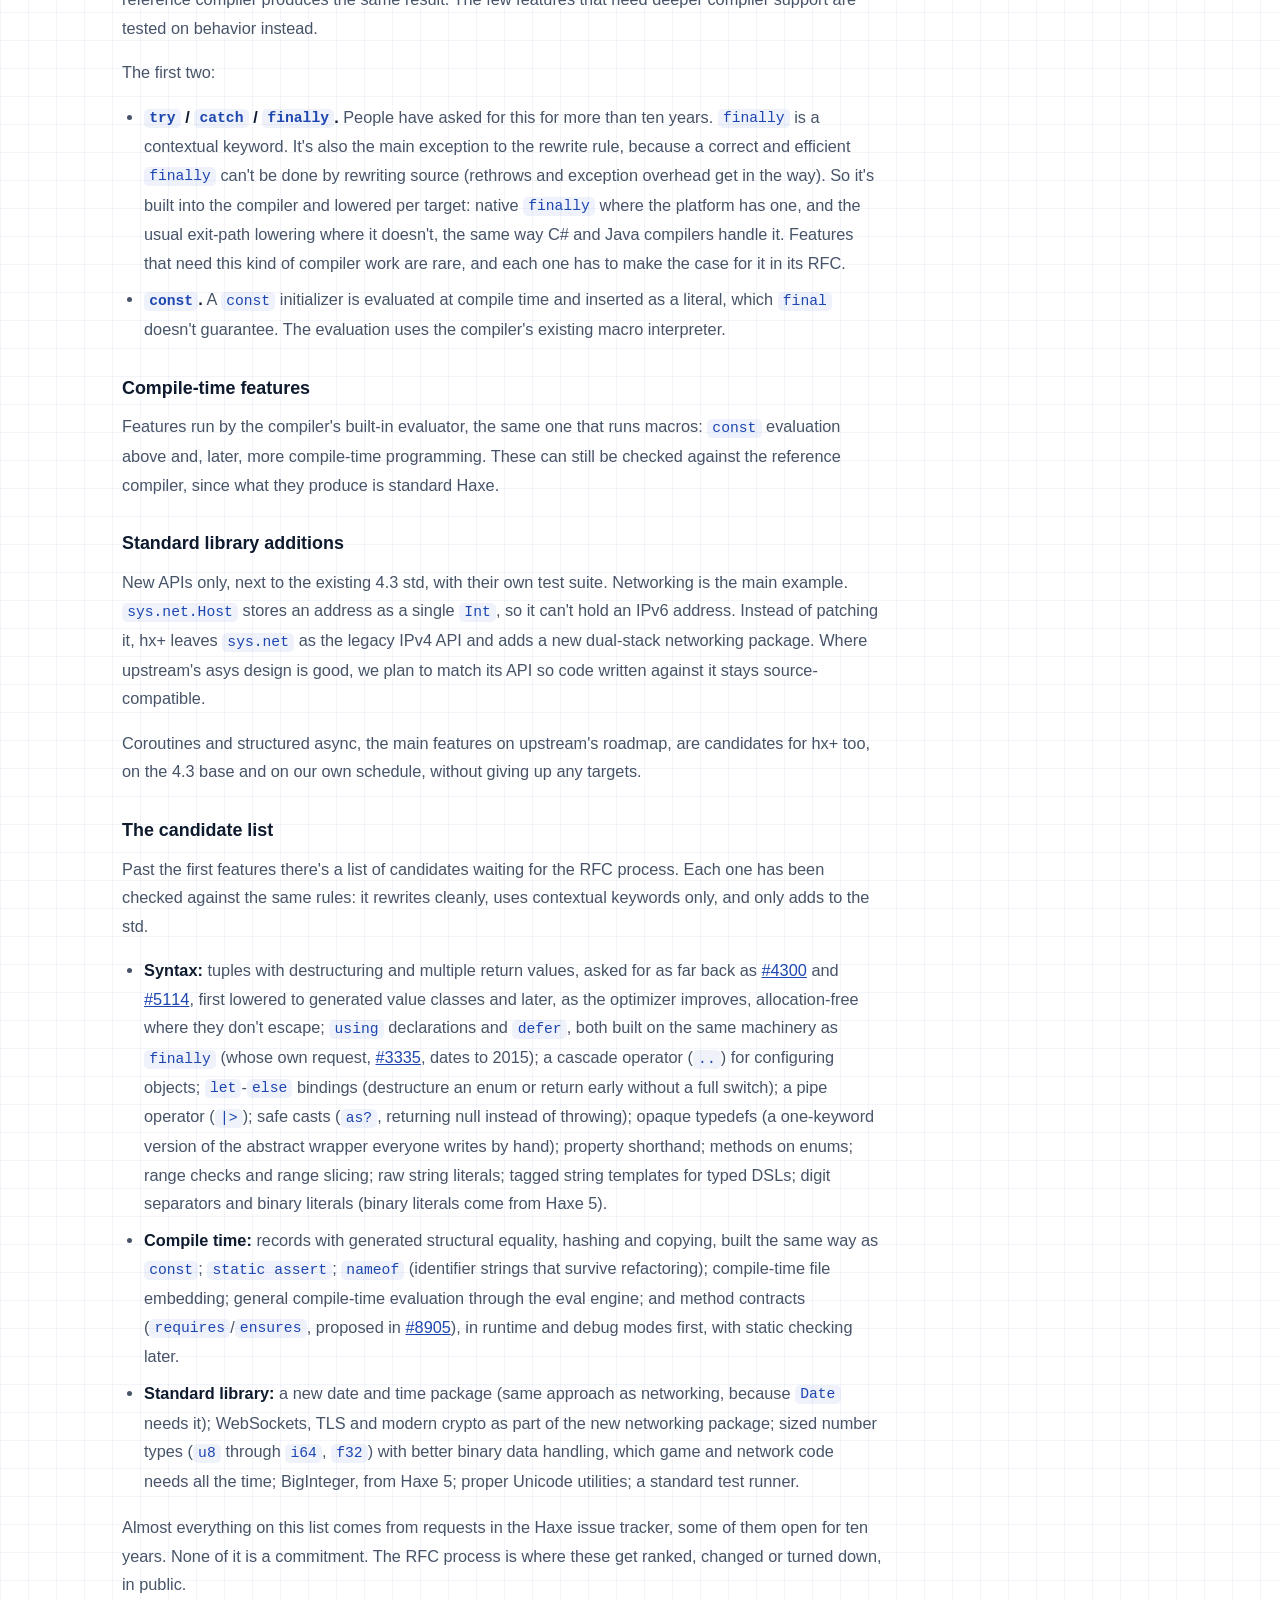
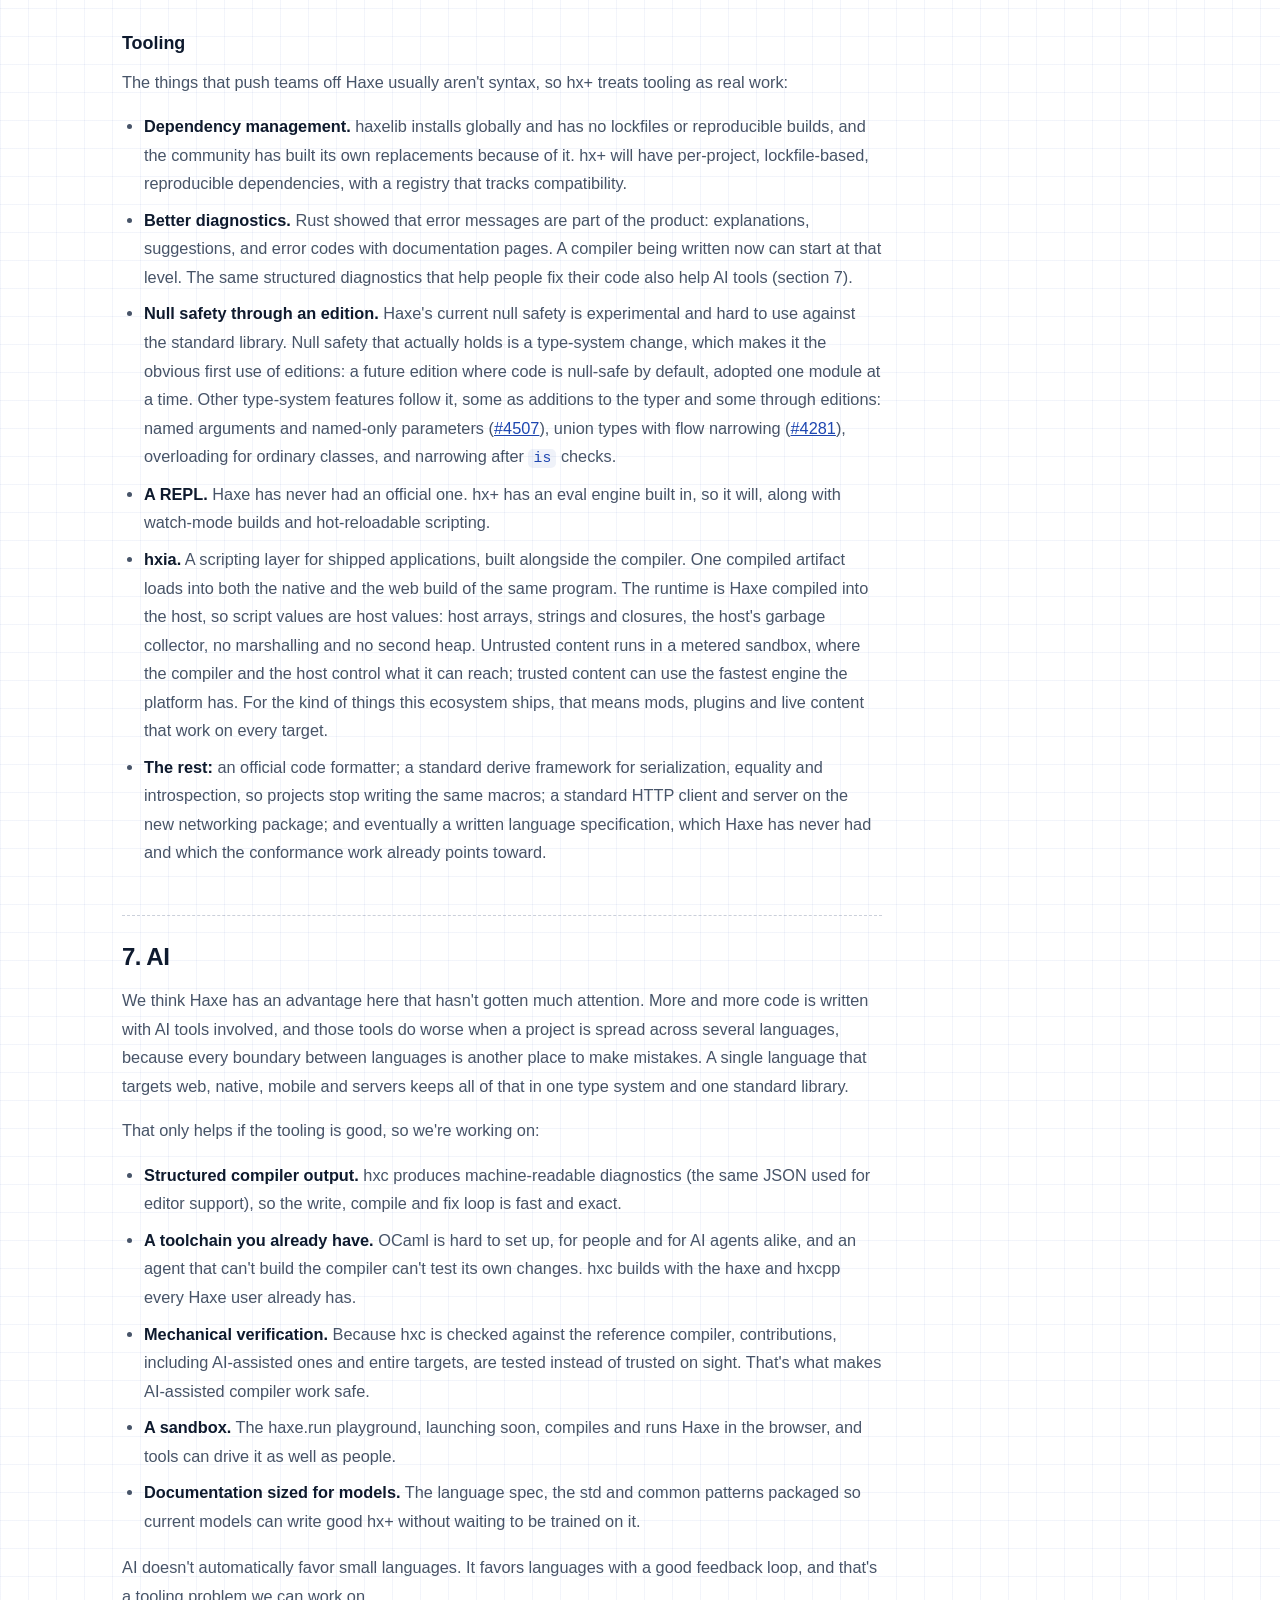
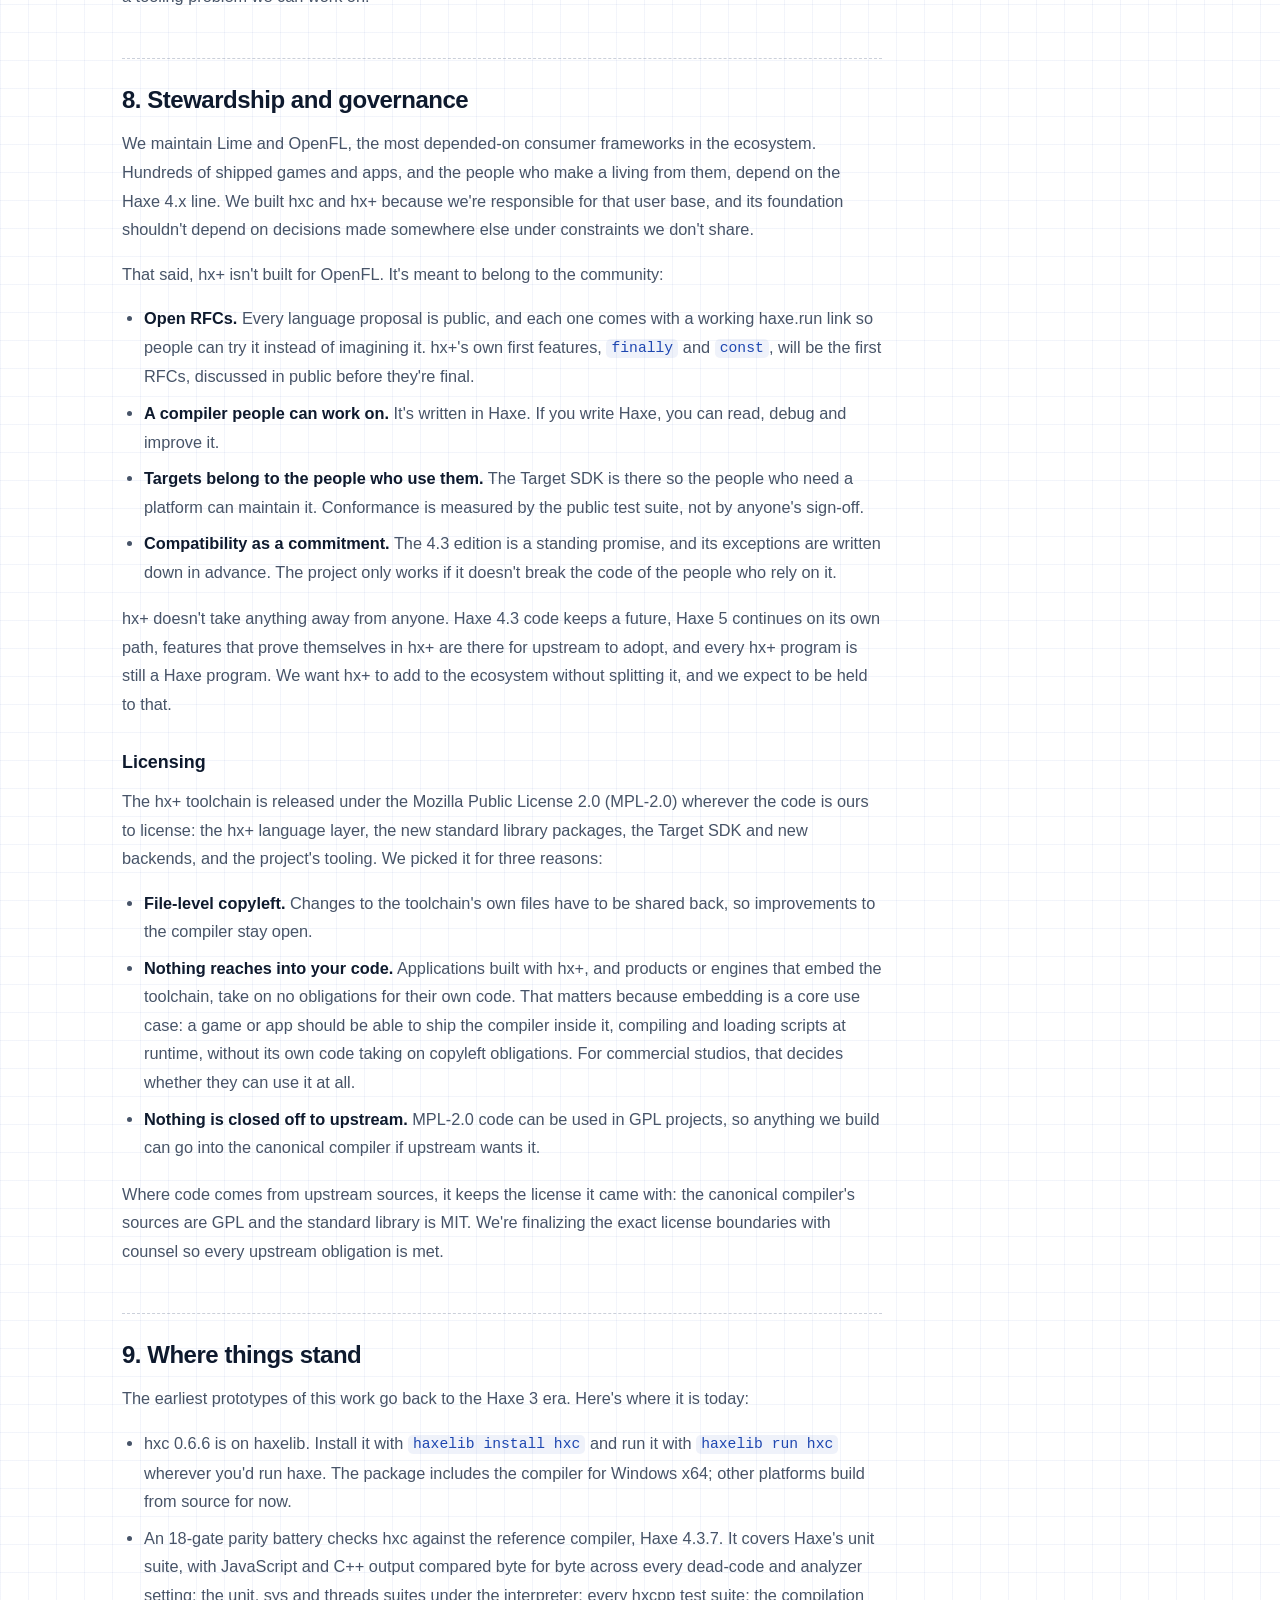
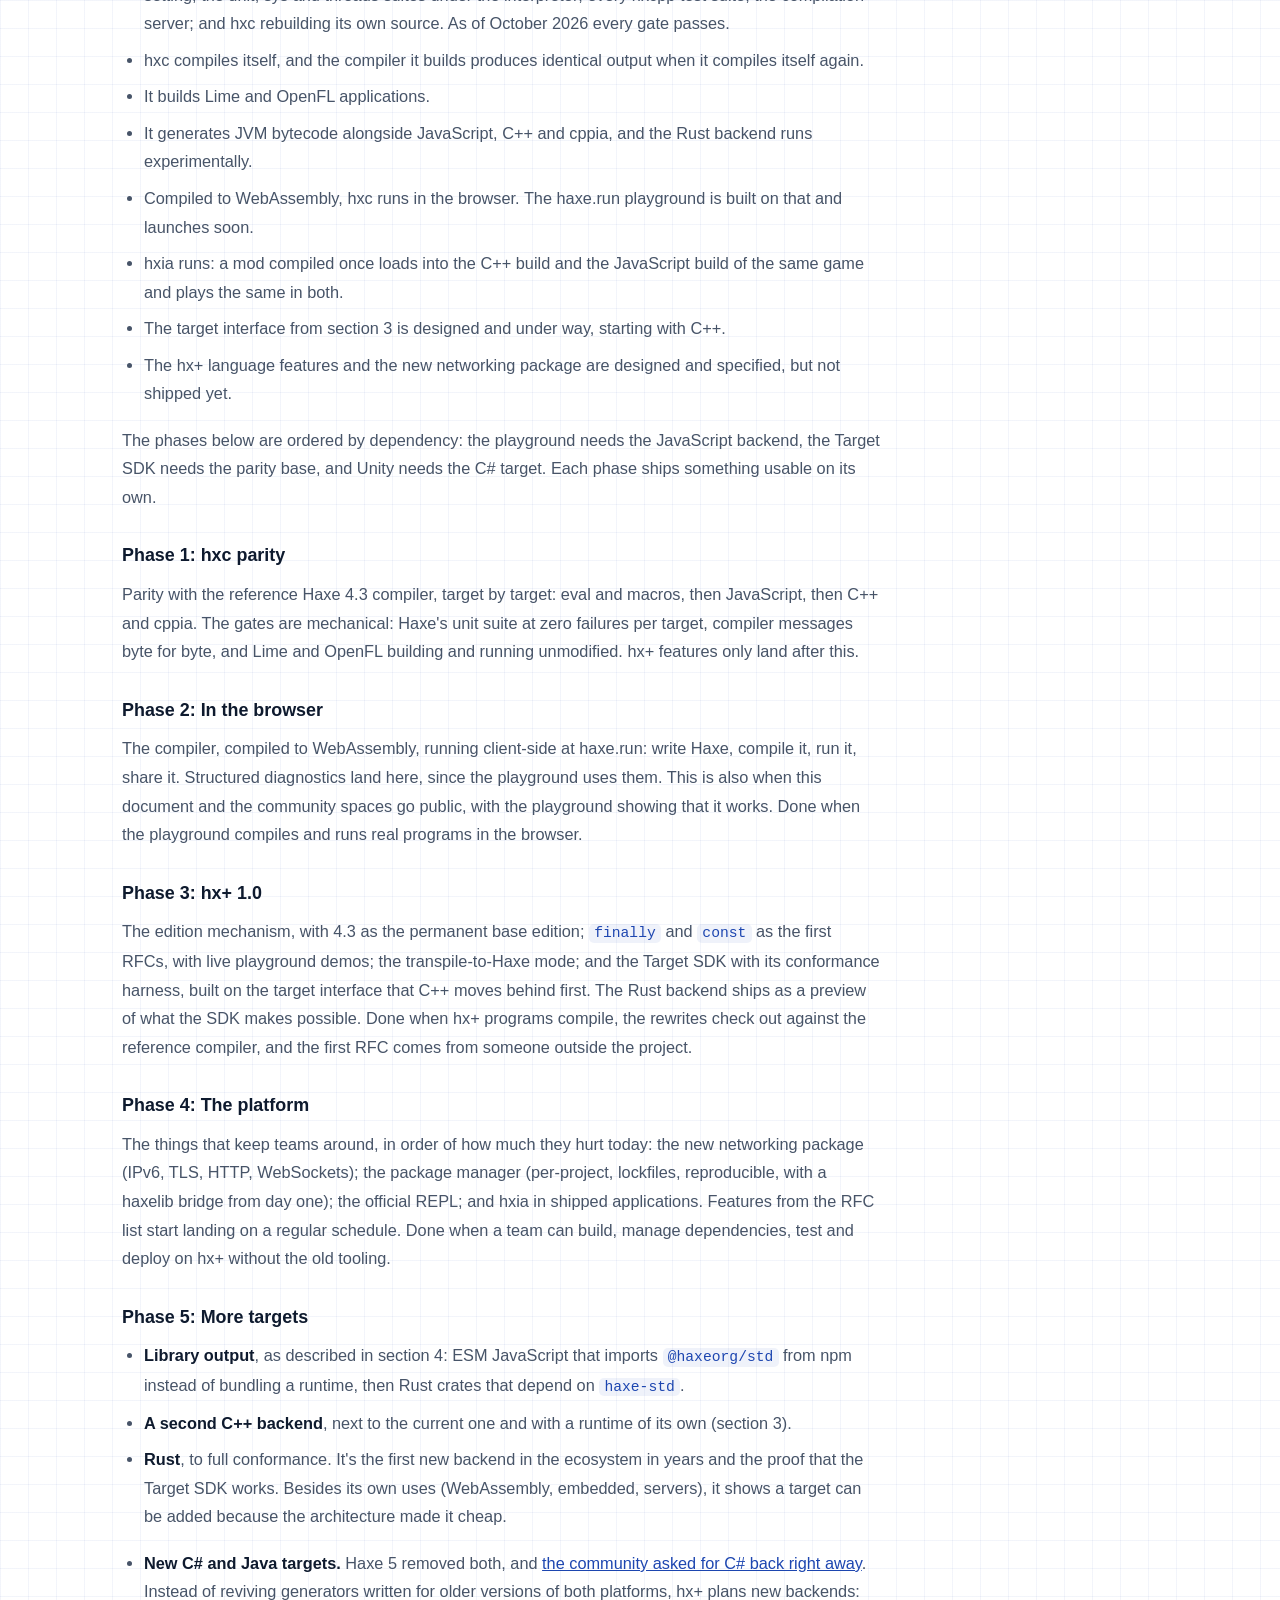
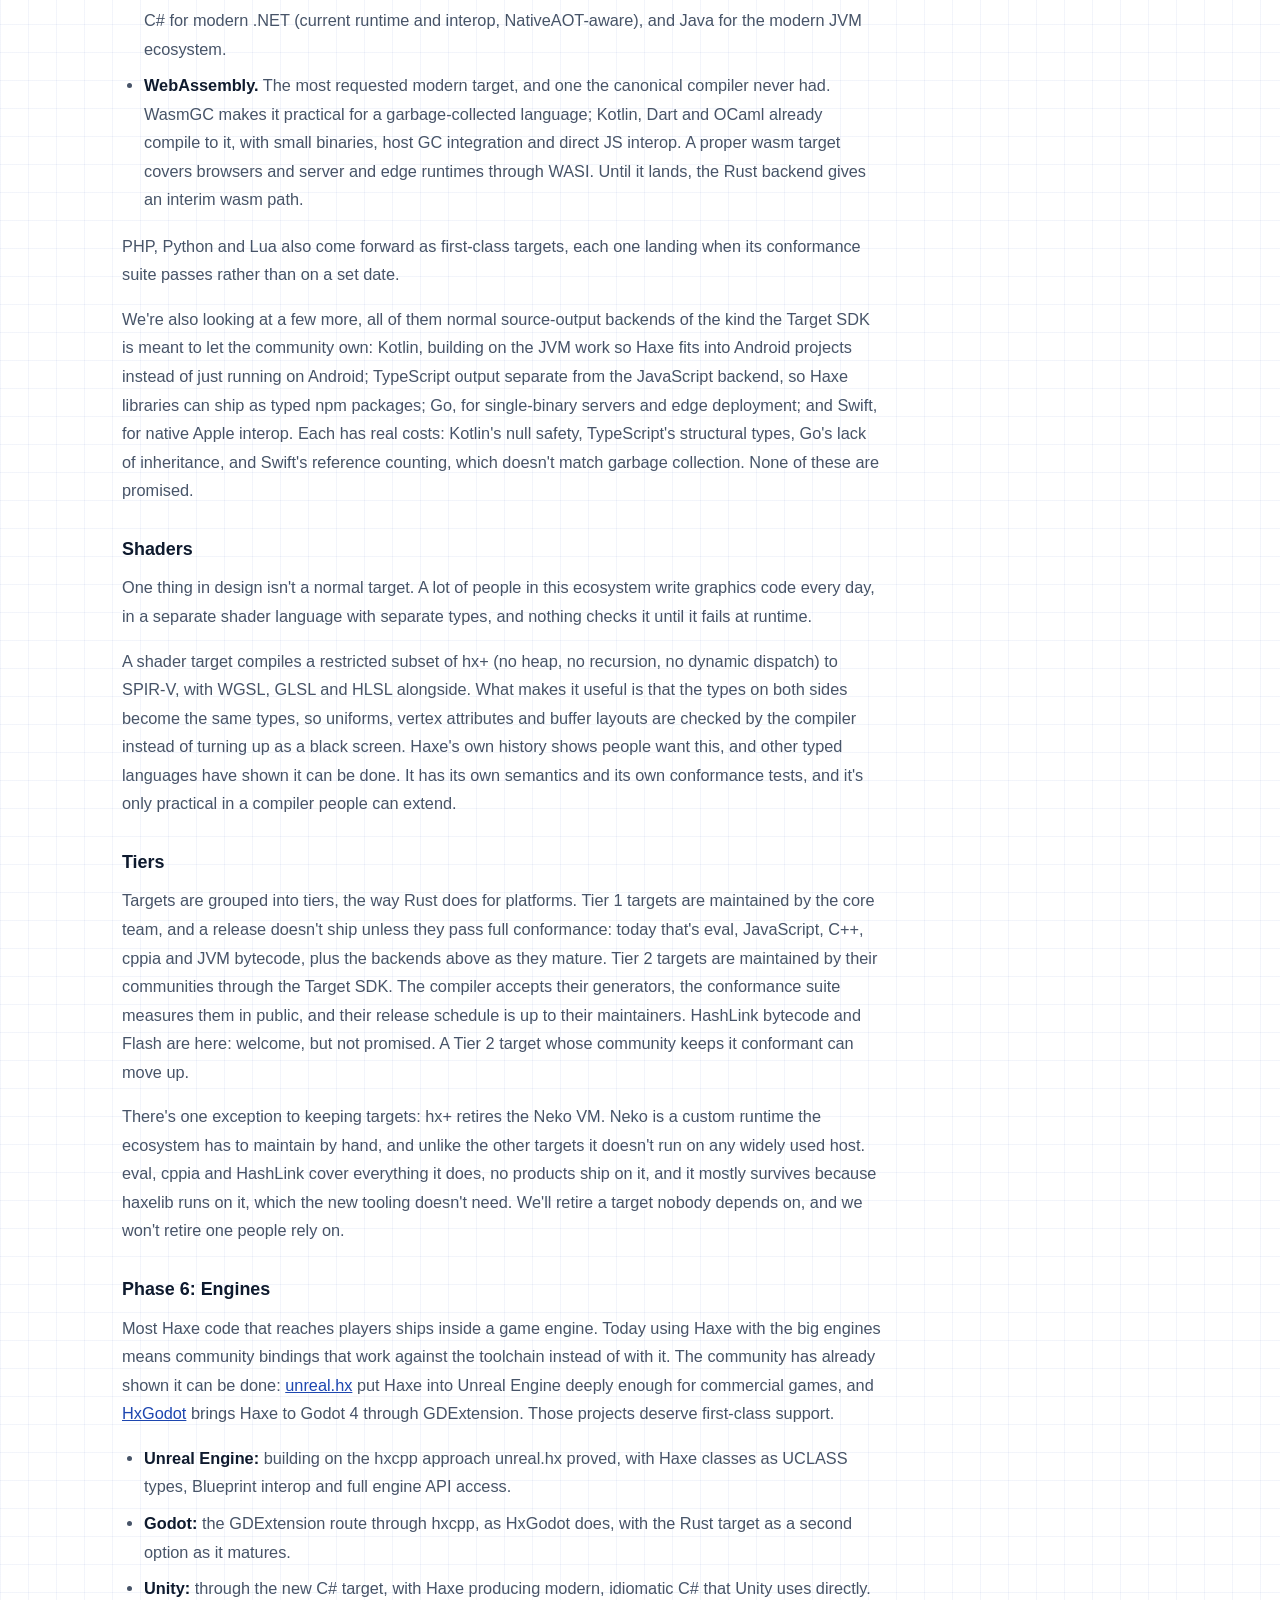
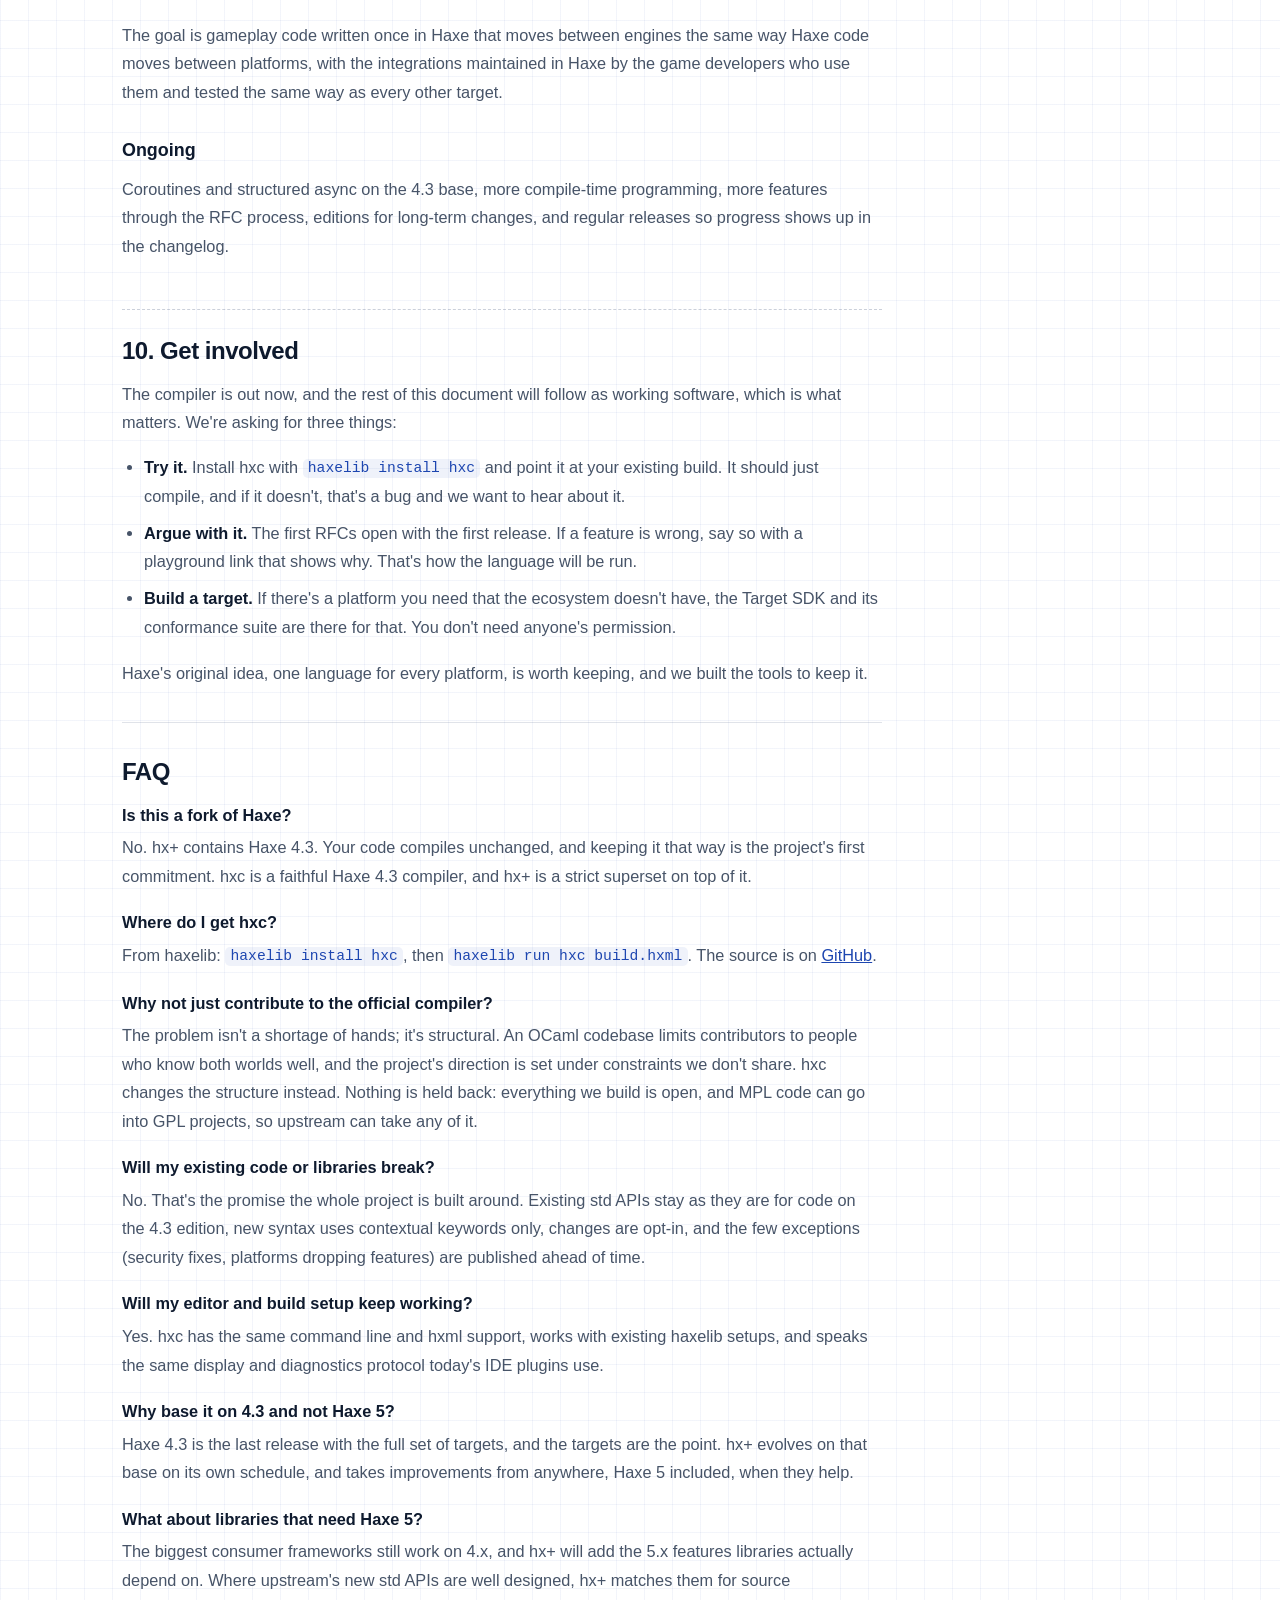
==== commit 67012f6a: "Note the OCaml setup cost for AI-assisted contributors" ====
--- a/whitepaper.html
+++ b/whitepaper.html
@@ -112,7 +112,7 @@
       <h2 id="7-ai">7. AI</h2>
       <p>We think Haxe has an advantage here that hasn't gotten much attention. More and more code is written with AI tools involved, and those tools do worse when a project is spread across several languages, because every boundary between languages is another place to make mistakes. A single language that targets web, native, mobile and servers keeps all of that in one type system and one standard library.</p>
       <p>That only helps if the tooling is good, so we're working on:</p>
-      <ul><li><strong>Structured compiler output.</strong> hxc produces machine-readable diagnostics (the same JSON used for editor support), so the write, compile and fix loop is fast and exact.</li><li><strong>Mechanical verification.</strong> Because hxc is checked against the reference compiler, contributions, including AI-assisted ones and entire targets, are tested instead of trusted on sight. That's what makes AI-assisted compiler work safe.</li><li><strong>A sandbox.</strong> The haxe.run playground, launching soon, compiles and runs Haxe in the browser, and tools can drive it as well as people.</li><li><strong>Documentation sized for models.</strong> The language spec, the std and common patterns packaged so current models can write good hx+ without waiting to be trained on it.</li></ul>
+      <ul><li><strong>Structured compiler output.</strong> hxc produces machine-readable diagnostics (the same JSON used for editor support), so the write, compile and fix loop is fast and exact.</li><li><strong>A toolchain you already have.</strong> OCaml is hard to set up, for people and for AI agents alike, and an agent that can't build the compiler can't test its own changes. hxc builds with the haxe and hxcpp every Haxe user already has.</li><li><strong>Mechanical verification.</strong> Because hxc is checked against the reference compiler, contributions, including AI-assisted ones and entire targets, are tested instead of trusted on sight. That's what makes AI-assisted compiler work safe.</li><li><strong>A sandbox.</strong> The haxe.run playground, launching soon, compiles and runs Haxe in the browser, and tools can drive it as well as people.</li><li><strong>Documentation sized for models.</strong> The language spec, the std and common patterns packaged so current models can write good hx+ without waiting to be trained on it.</li></ul>
       <p>AI doesn't automatically favor small languages. It favors languages with a good feedback loop, and that's a tooling problem we can work on.</p>
       <h2 id="8-stewardship-and-governance">8. Stewardship and governance</h2>
       <p>We maintain Lime and OpenFL, the most depended-on consumer frameworks in the ecosystem. Hundreds of shipped games and apps, and the people who make a living from them, depend on the Haxe 4.x line. We built hxc and hx+ because we're responsible for that user base, and its foundation shouldn't depend on decisions made somewhere else under constraints we don't share.</p>
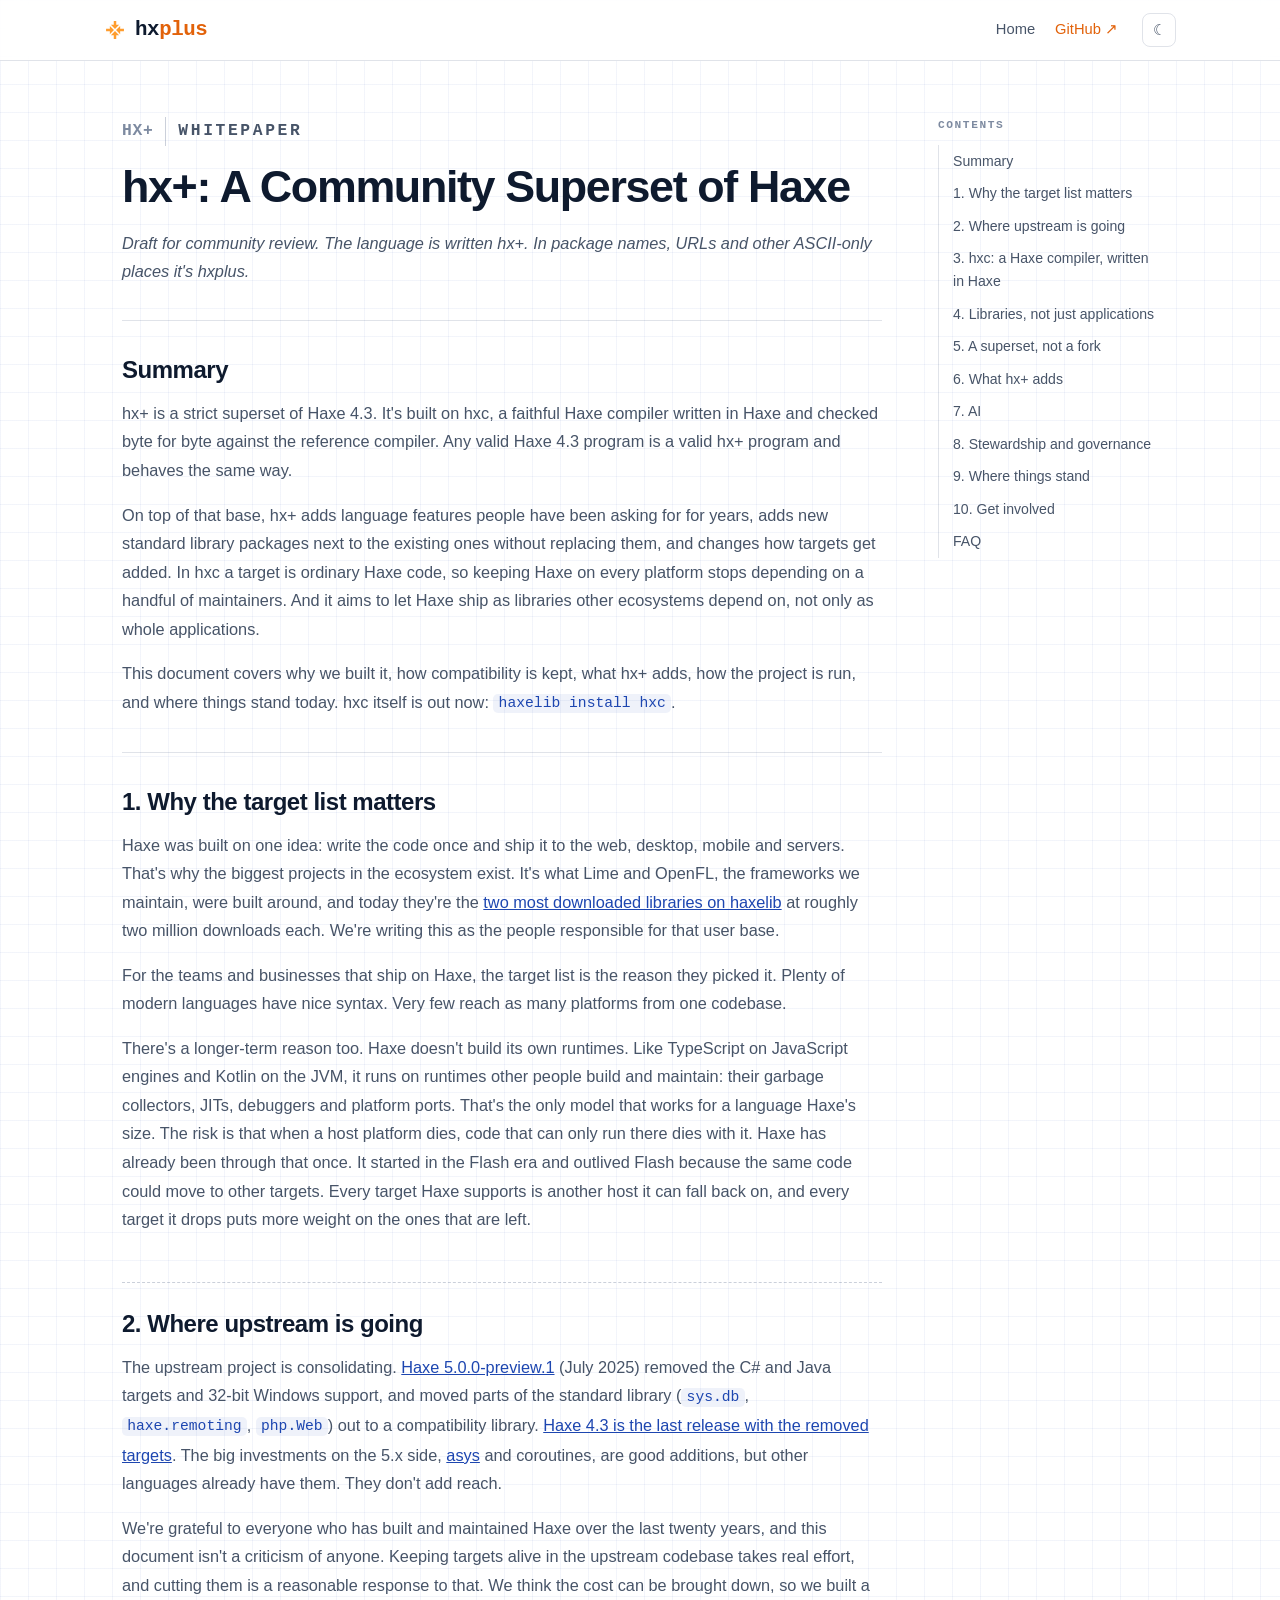
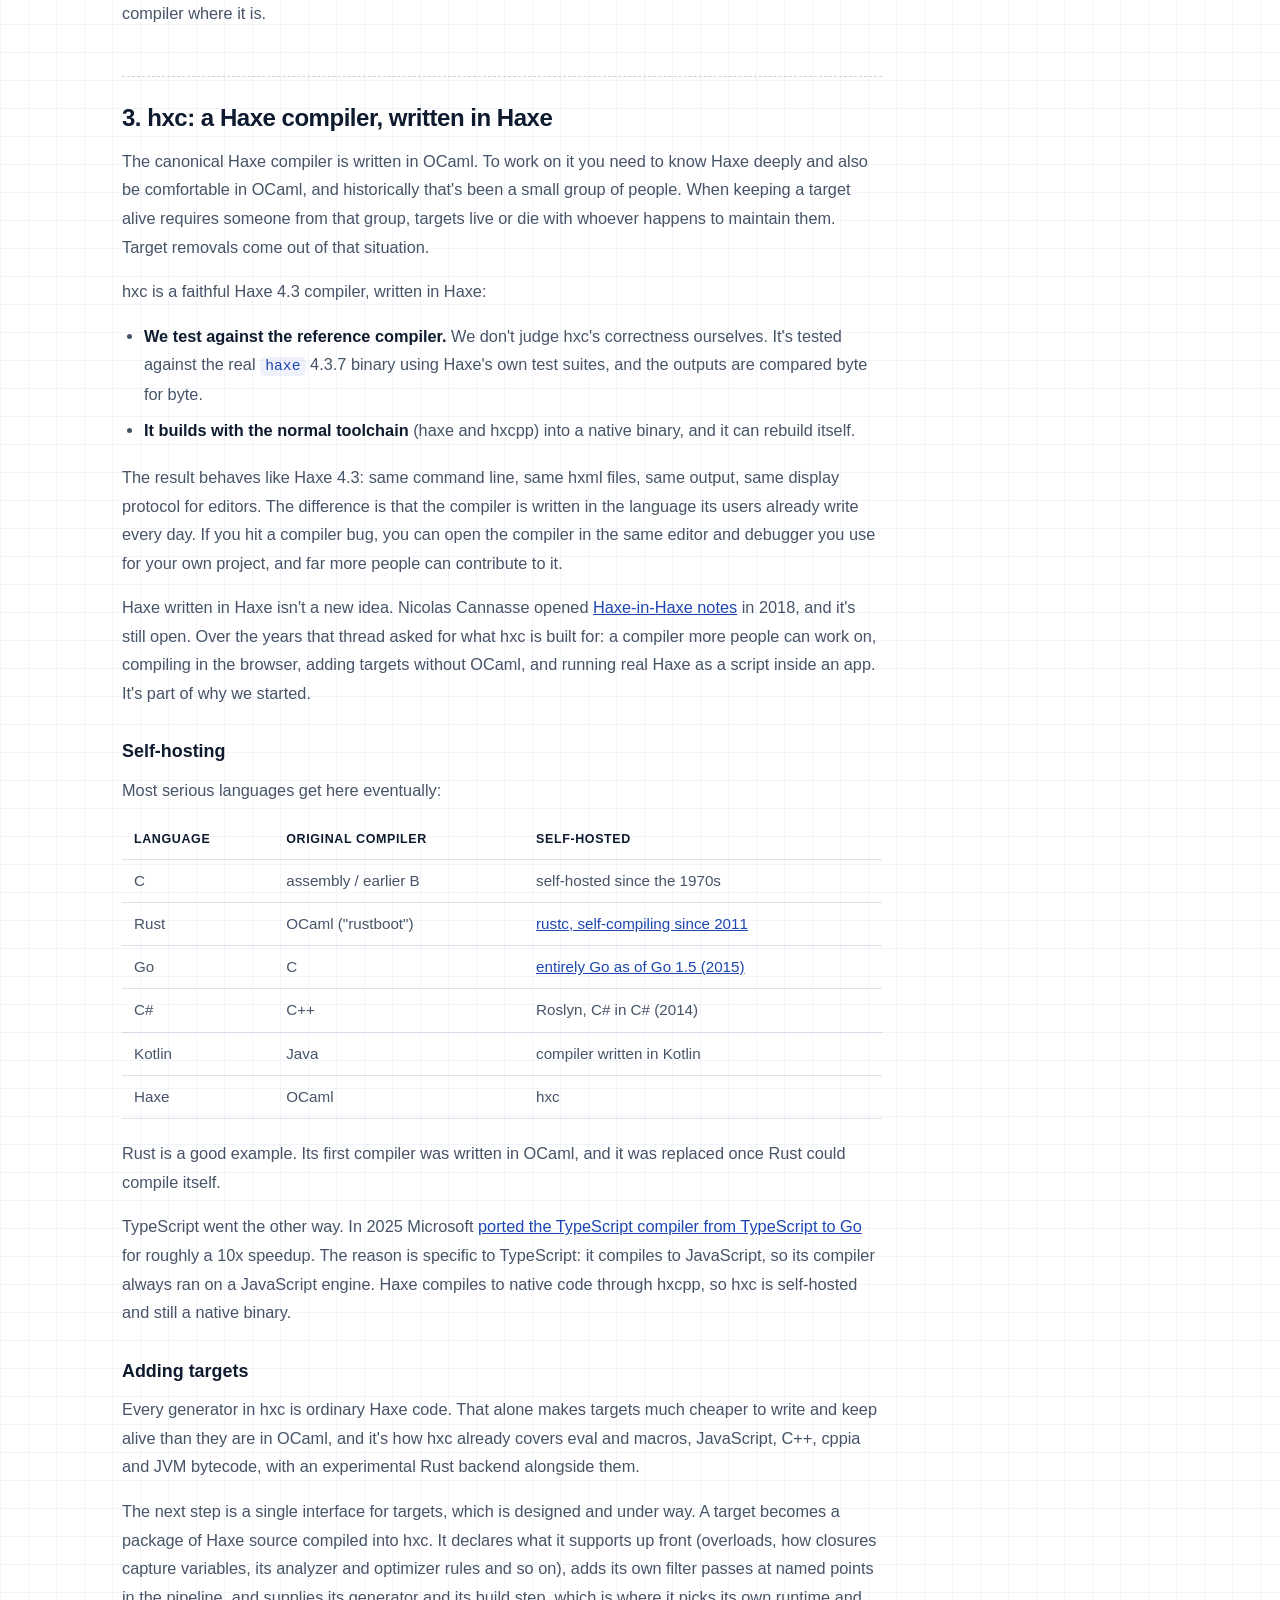
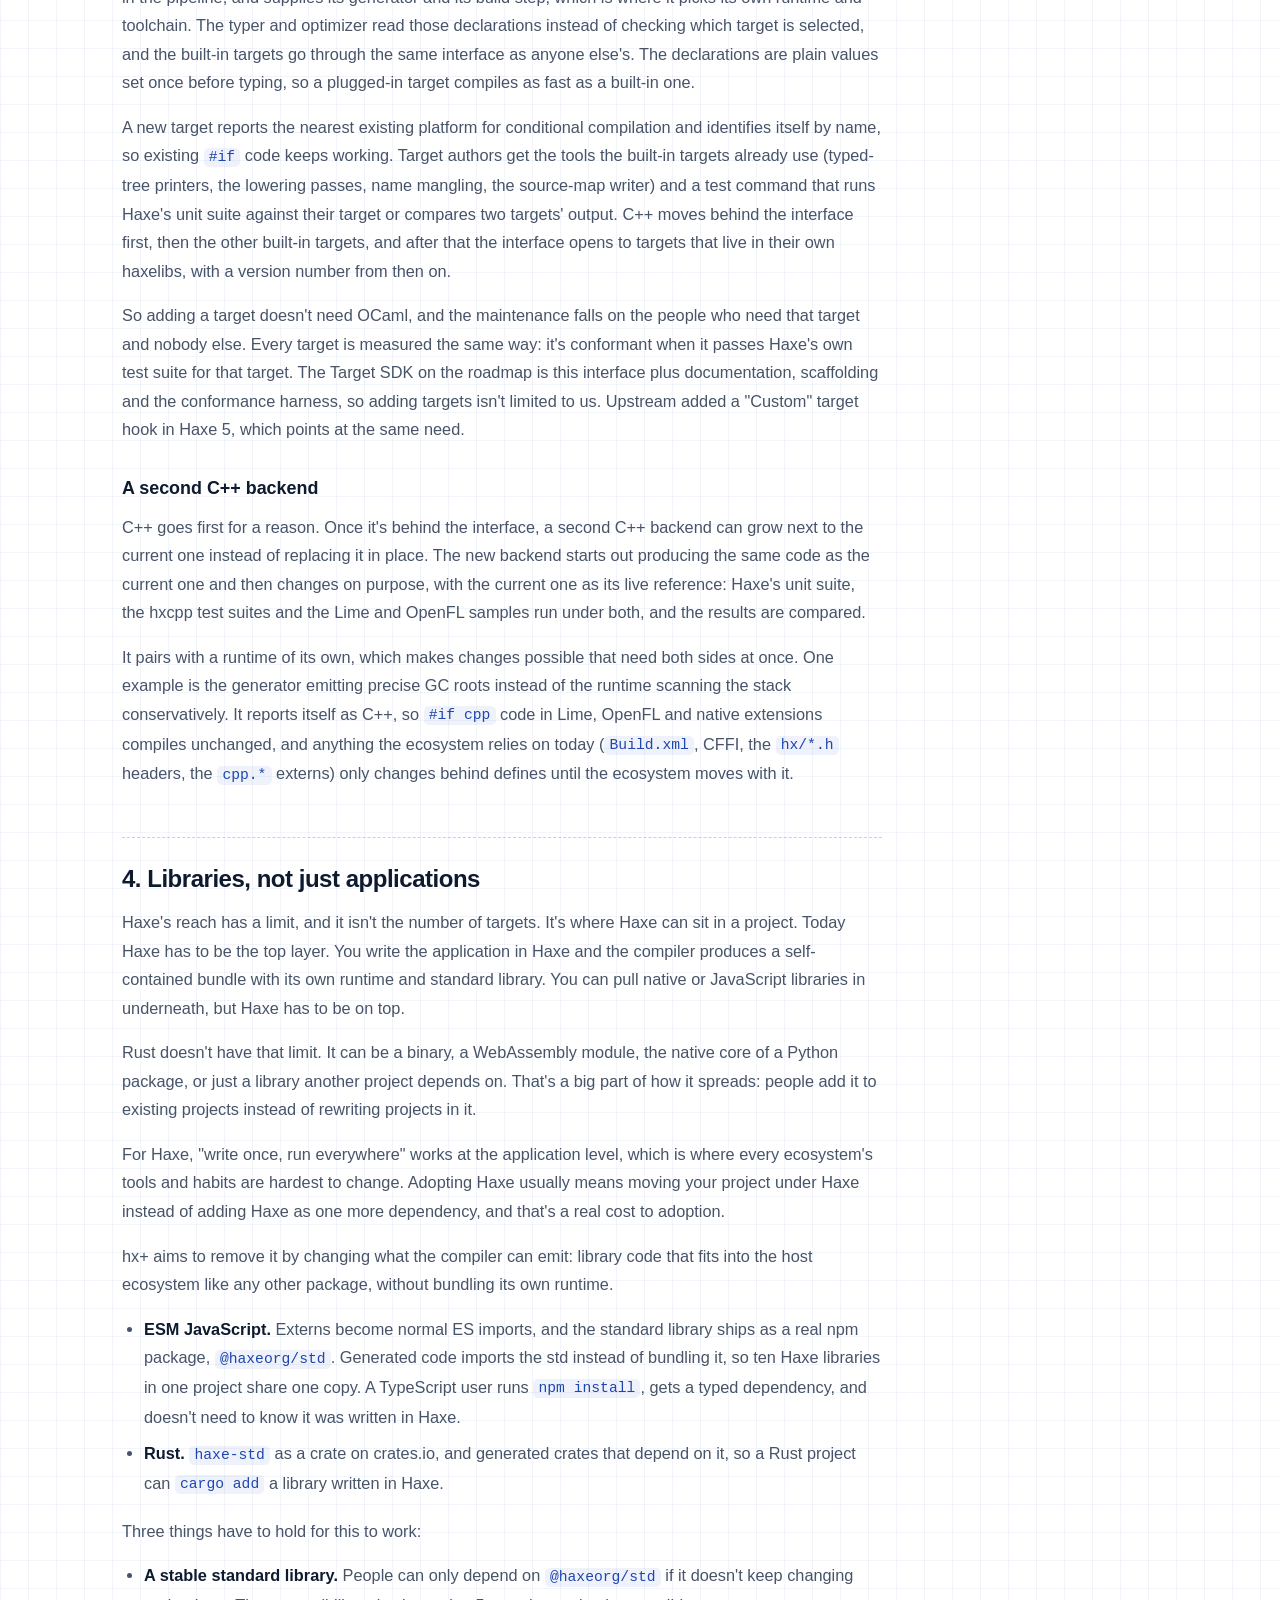
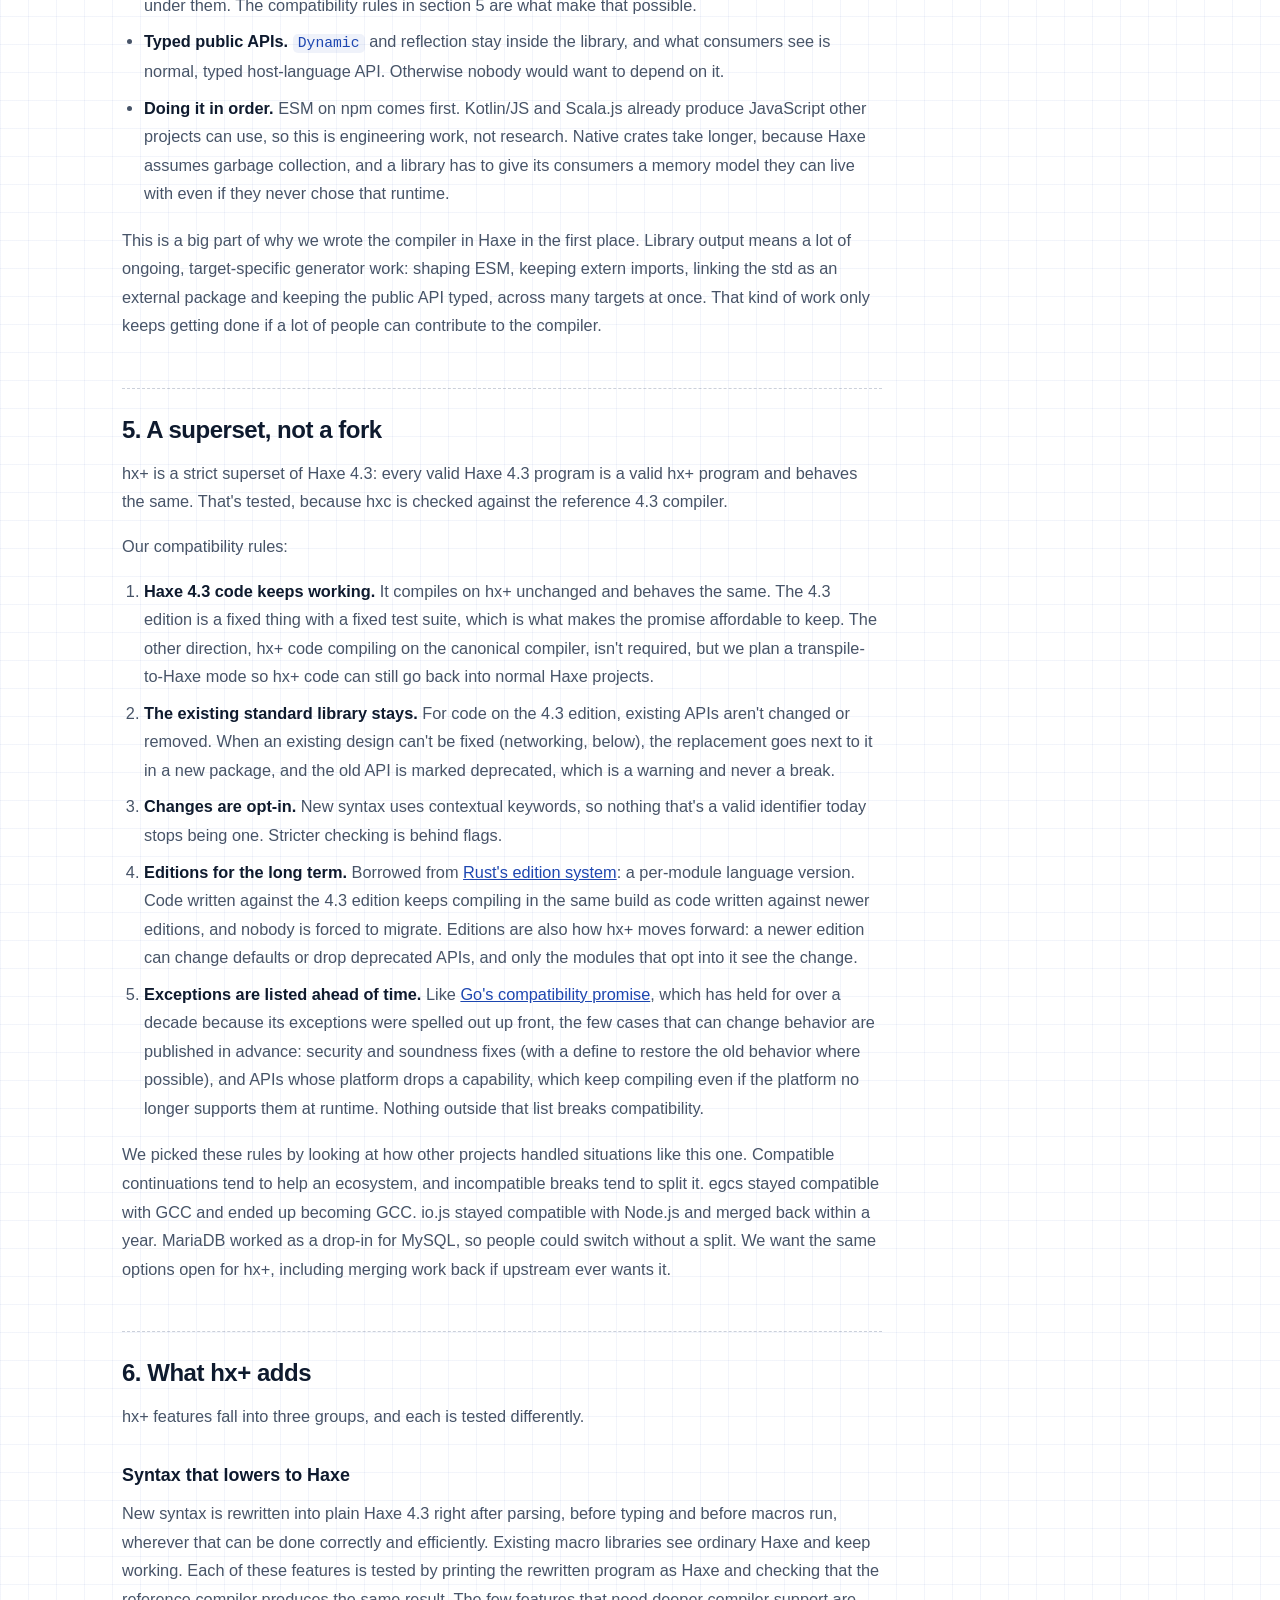
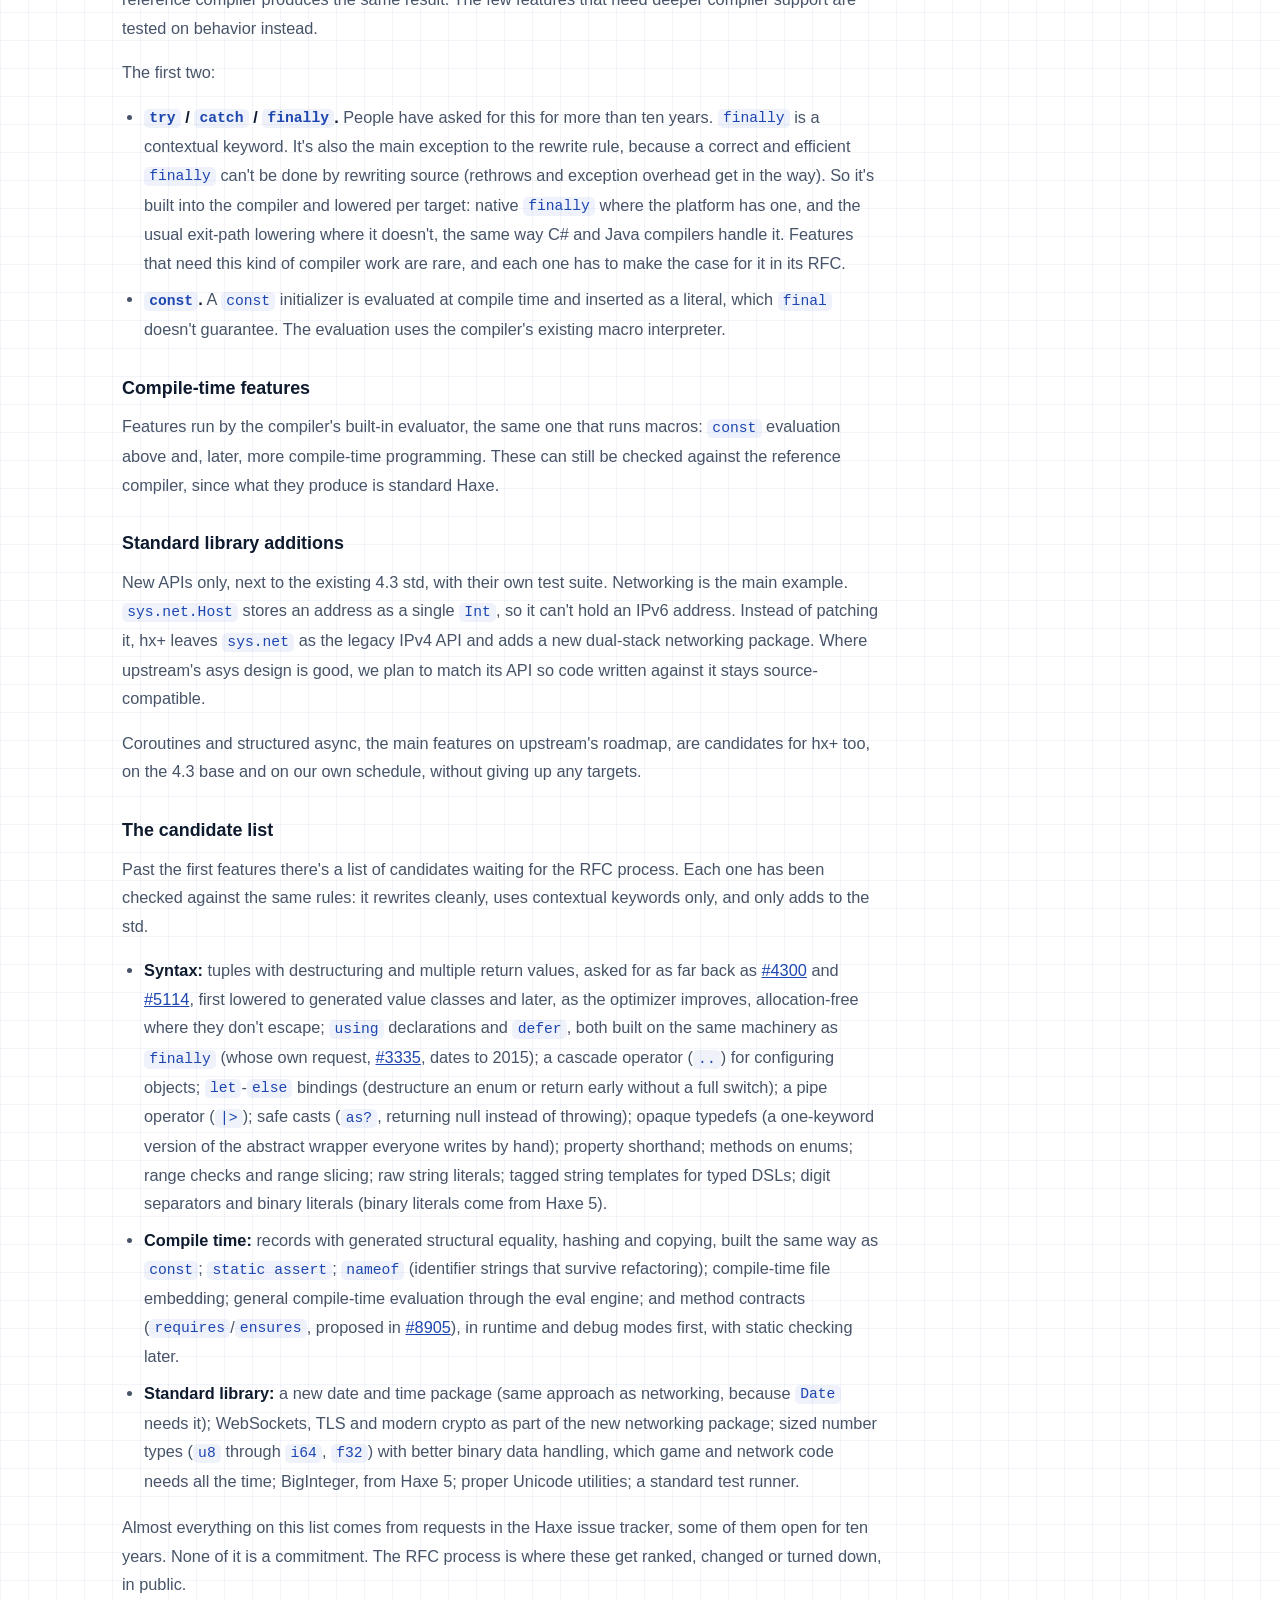
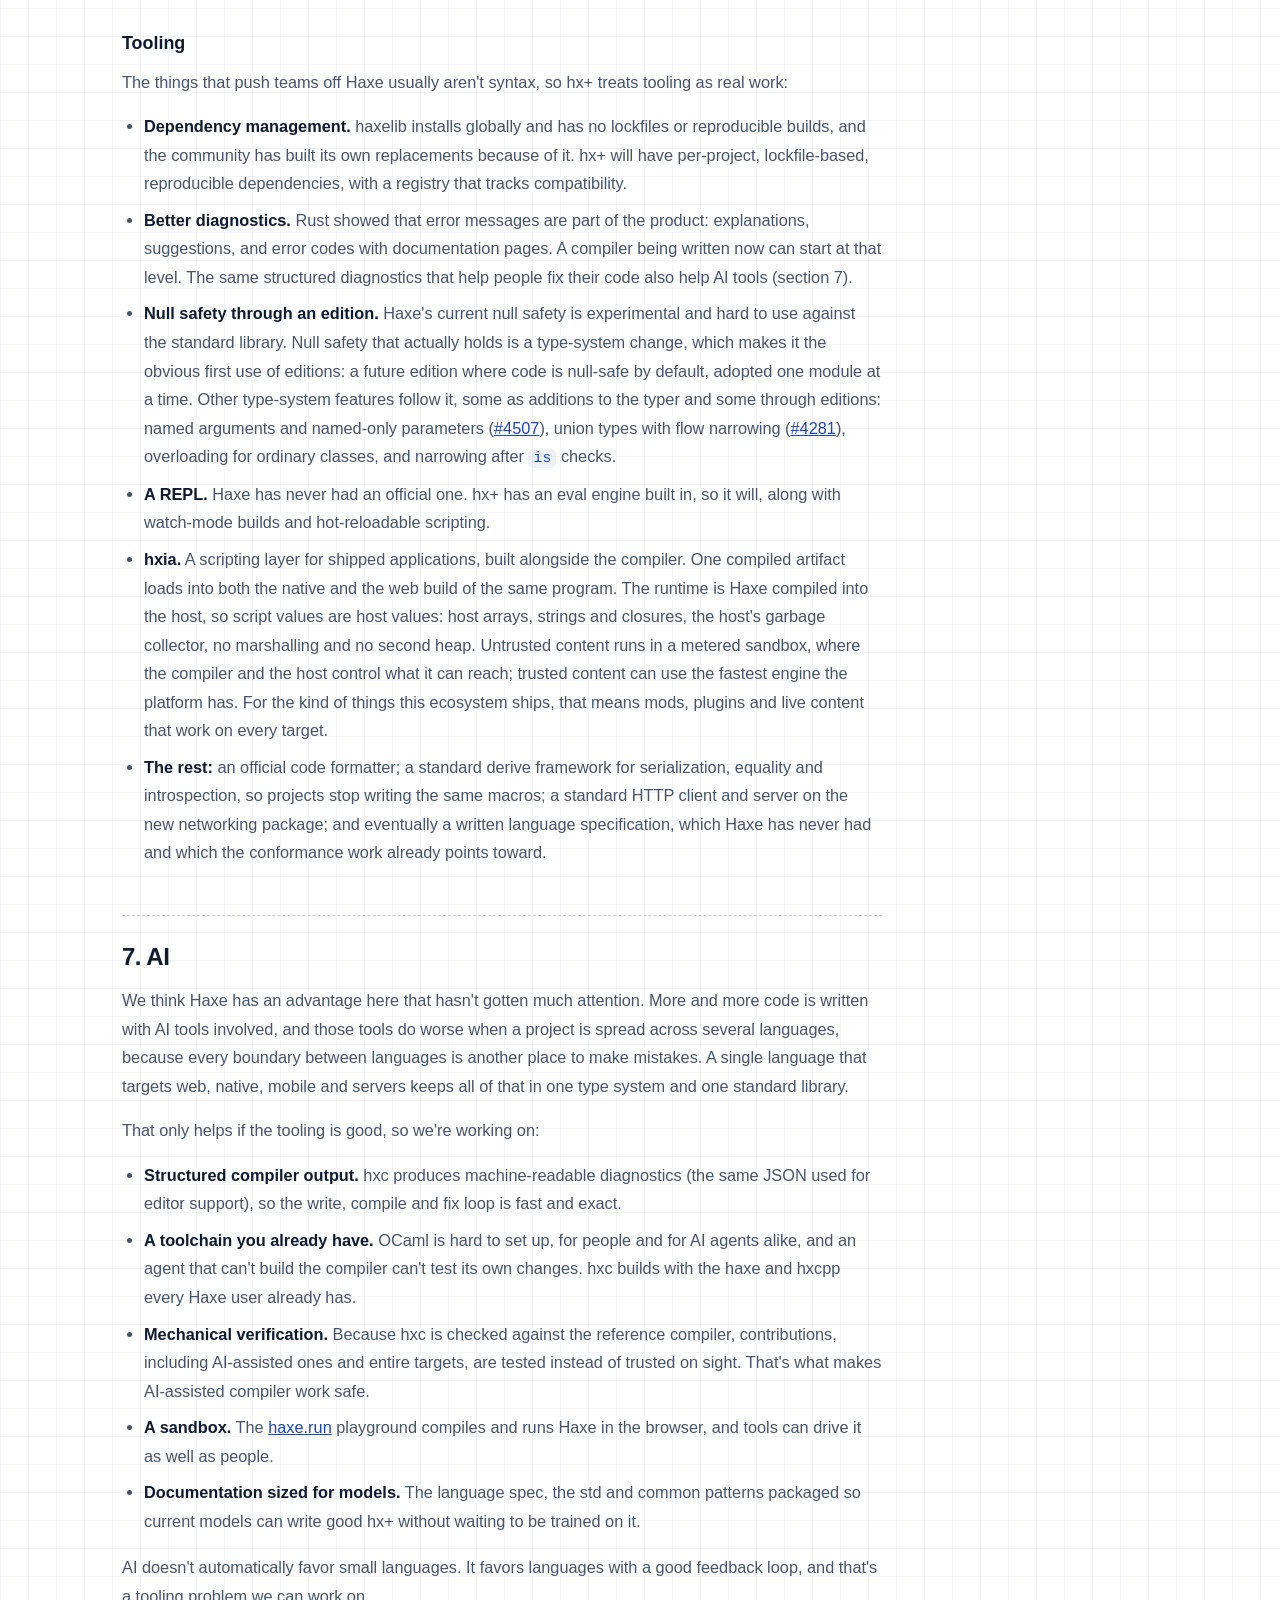
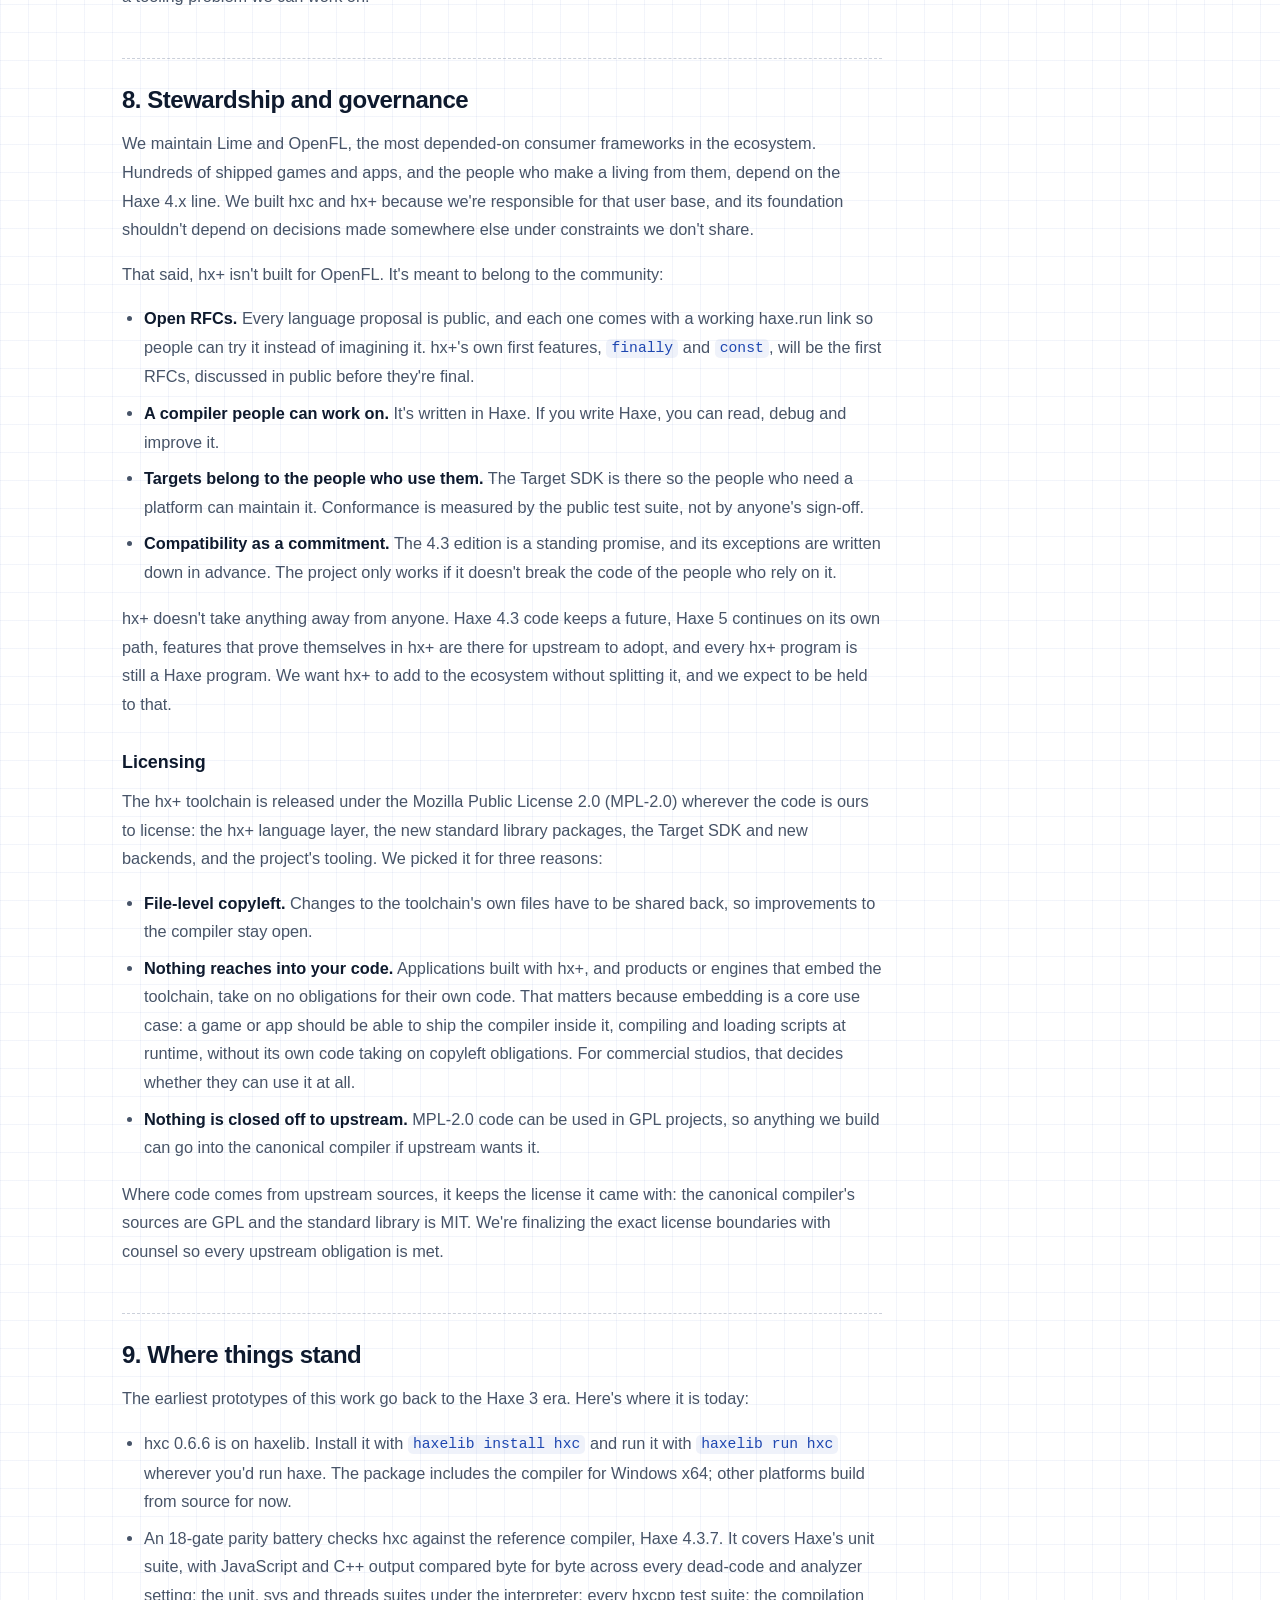
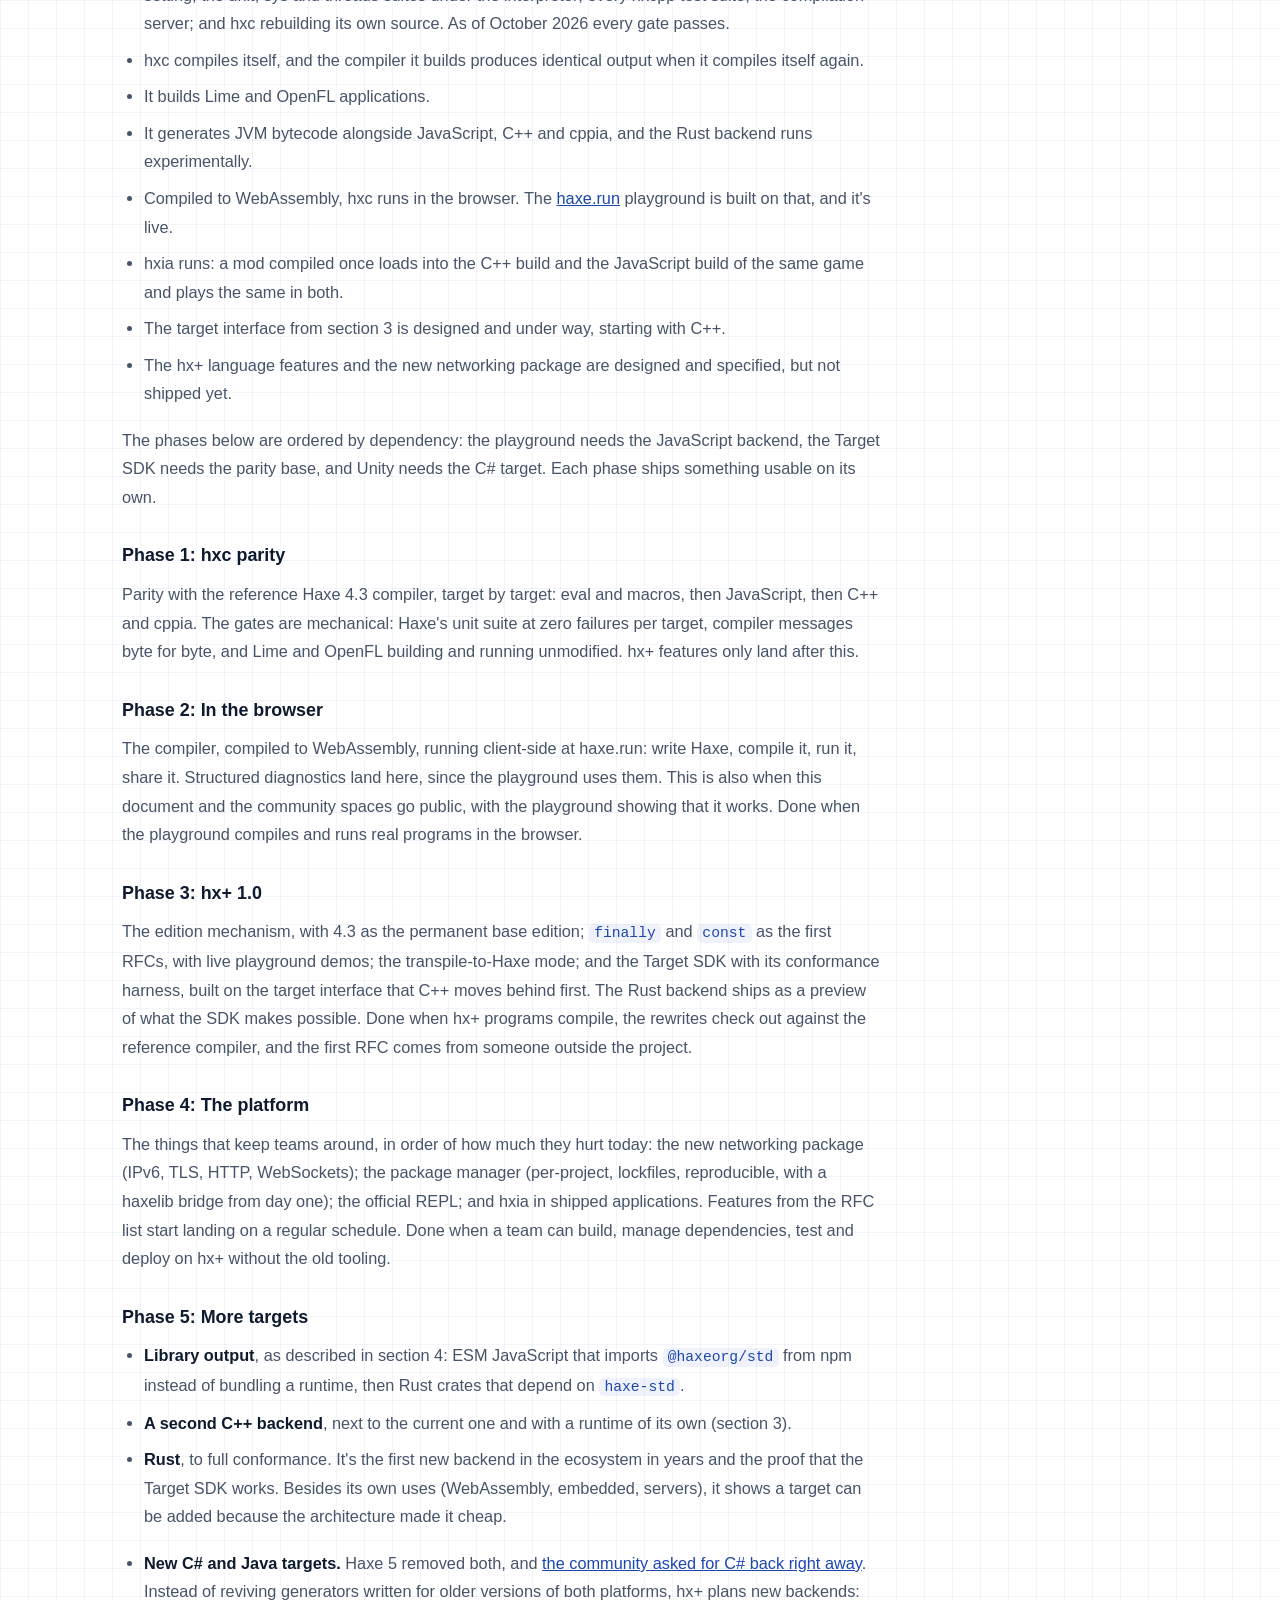
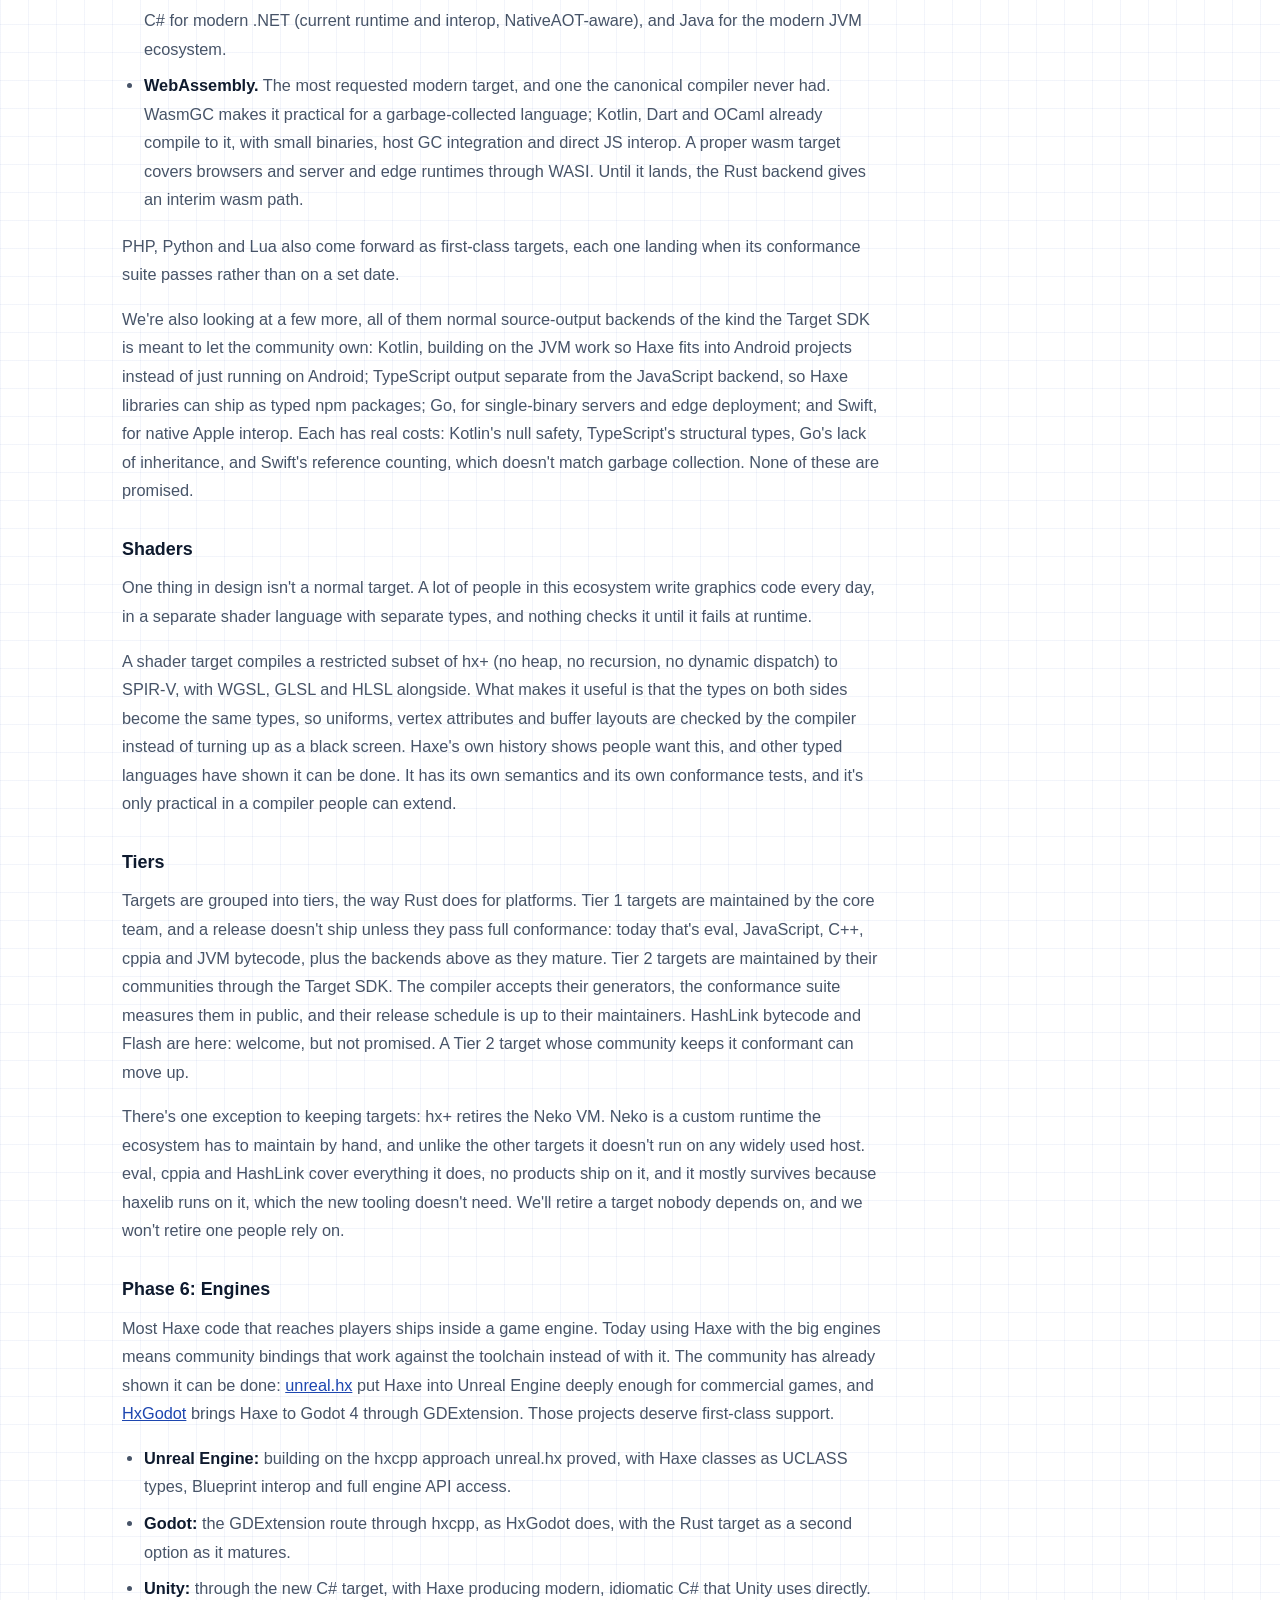
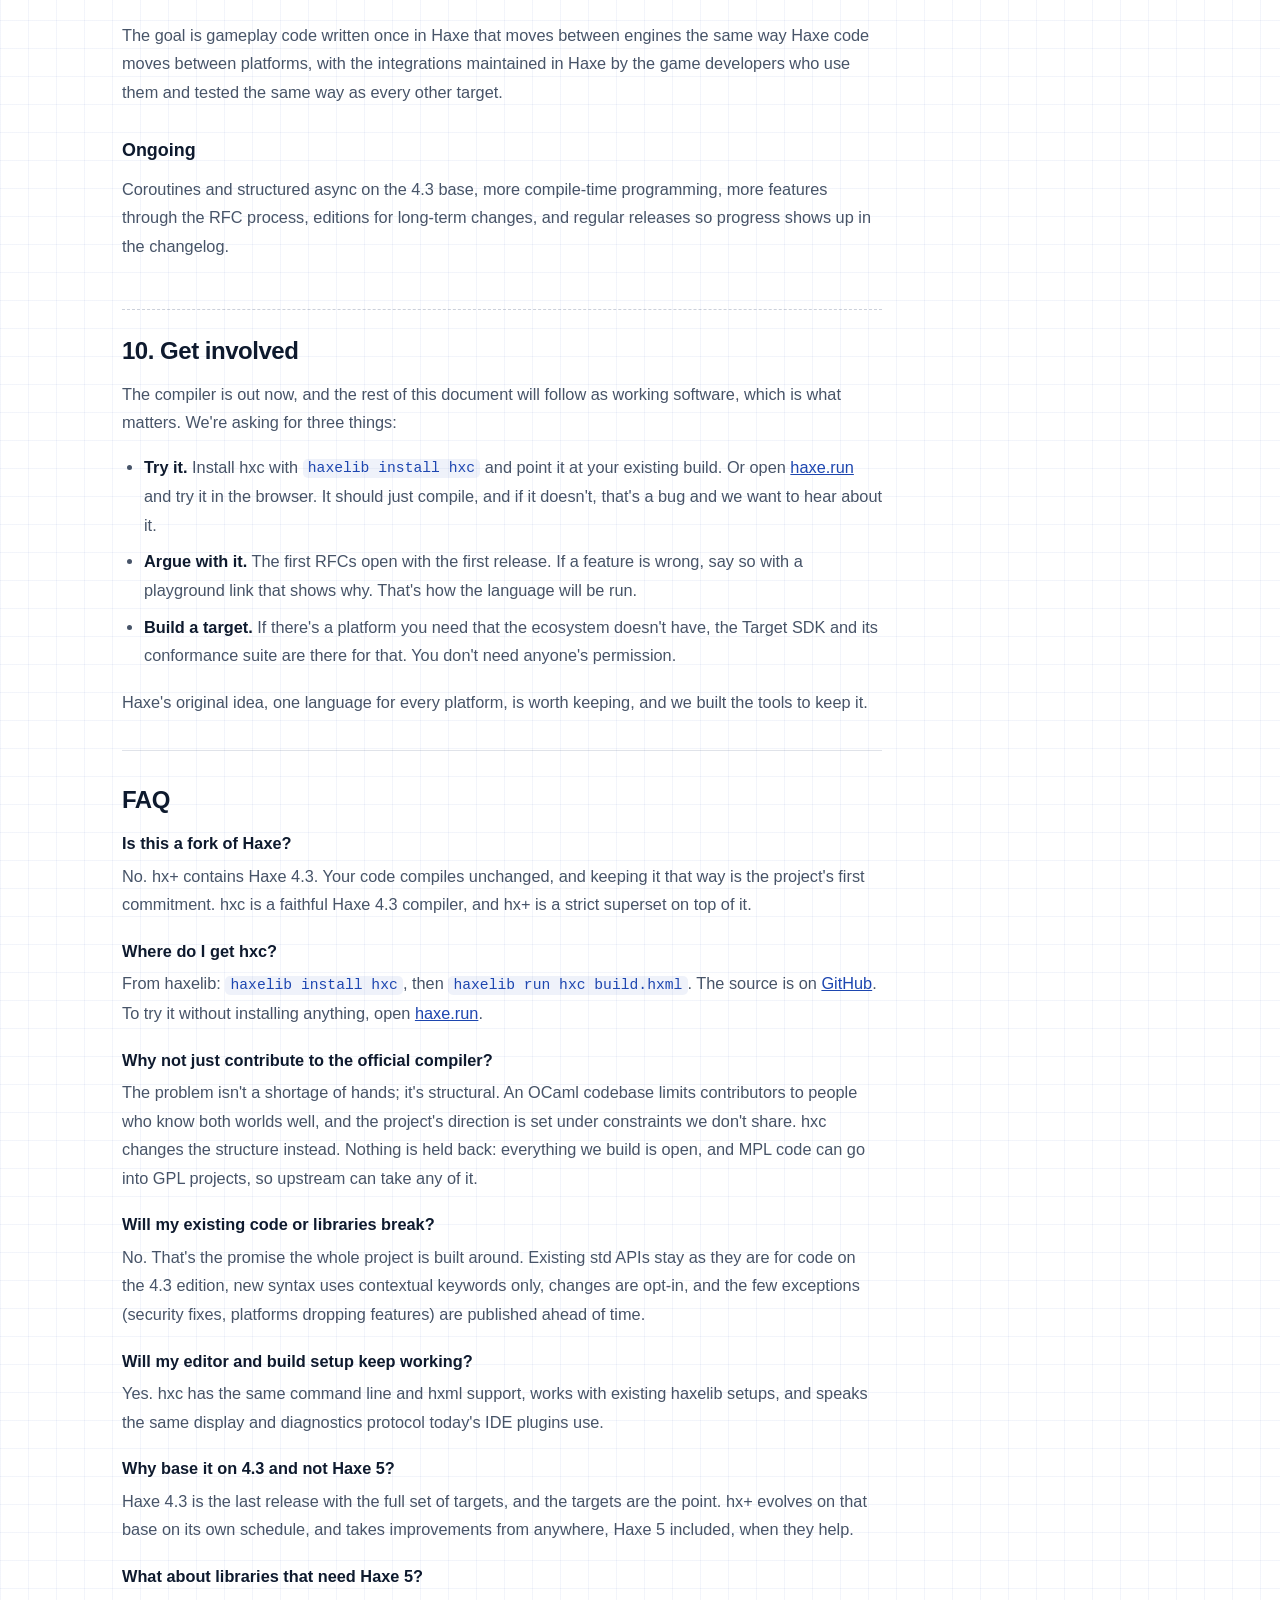
==== commit cf671b6d: "Link the haxe.run playground now that it's live" ====
--- a/whitepaper.html
+++ b/whitepaper.html
@@ -112,7 +112,7 @@
       <h2 id="7-ai">7. AI</h2>
       <p>We think Haxe has an advantage here that hasn't gotten much attention. More and more code is written with AI tools involved, and those tools do worse when a project is spread across several languages, because every boundary between languages is another place to make mistakes. A single language that targets web, native, mobile and servers keeps all of that in one type system and one standard library.</p>
       <p>That only helps if the tooling is good, so we're working on:</p>
-      <ul><li><strong>Structured compiler output.</strong> hxc produces machine-readable diagnostics (the same JSON used for editor support), so the write, compile and fix loop is fast and exact.</li><li><strong>A toolchain you already have.</strong> OCaml is hard to set up, for people and for AI agents alike, and an agent that can't build the compiler can't test its own changes. hxc builds with the haxe and hxcpp every Haxe user already has.</li><li><strong>Mechanical verification.</strong> Because hxc is checked against the reference compiler, contributions, including AI-assisted ones and entire targets, are tested instead of trusted on sight. That's what makes AI-assisted compiler work safe.</li><li><strong>A sandbox.</strong> The haxe.run playground, launching soon, compiles and runs Haxe in the browser, and tools can drive it as well as people.</li><li><strong>Documentation sized for models.</strong> The language spec, the std and common patterns packaged so current models can write good hx+ without waiting to be trained on it.</li></ul>
+      <ul><li><strong>Structured compiler output.</strong> hxc produces machine-readable diagnostics (the same JSON used for editor support), so the write, compile and fix loop is fast and exact.</li><li><strong>A toolchain you already have.</strong> OCaml is hard to set up, for people and for AI agents alike, and an agent that can't build the compiler can't test its own changes. hxc builds with the haxe and hxcpp every Haxe user already has.</li><li><strong>Mechanical verification.</strong> Because hxc is checked against the reference compiler, contributions, including AI-assisted ones and entire targets, are tested instead of trusted on sight. That's what makes AI-assisted compiler work safe.</li><li><strong>A sandbox.</strong> The <a href="https://haxe.run">haxe.run</a> playground compiles and runs Haxe in the browser, and tools can drive it as well as people.</li><li><strong>Documentation sized for models.</strong> The language spec, the std and common patterns packaged so current models can write good hx+ without waiting to be trained on it.</li></ul>
       <p>AI doesn't automatically favor small languages. It favors languages with a good feedback loop, and that's a tooling problem we can work on.</p>
       <h2 id="8-stewardship-and-governance">8. Stewardship and governance</h2>
       <p>We maintain Lime and OpenFL, the most depended-on consumer frameworks in the ecosystem. Hundreds of shipped games and apps, and the people who make a living from them, depend on the Haxe 4.x line. We built hxc and hx+ because we're responsible for that user base, and its foundation shouldn't depend on decisions made somewhere else under constraints we don't share.</p>
@@ -125,7 +125,7 @@
       <p>Where code comes from upstream sources, it keeps the license it came with: the canonical compiler's sources are GPL and the standard library is MIT. We're finalizing the exact license boundaries with counsel so every upstream obligation is met.</p>
       <h2 id="9-where-things-stand">9. Where things stand</h2>
       <p>The earliest prototypes of this work go back to the Haxe 3 era. Here's where it is today:</p>
-      <ul><li>hxc 0.6.6 is on haxelib. Install it with <code>haxelib install hxc</code> and run it with <code>haxelib run hxc</code> wherever you'd run haxe. The package includes the compiler for Windows x64; other platforms build from source for now.</li><li>An 18-gate parity battery checks hxc against the reference compiler, Haxe 4.3.7. It covers Haxe's unit suite, with JavaScript and C++ output compared byte for byte across every dead-code and analyzer setting; the unit, sys and threads suites under the interpreter; every hxcpp test suite; the compilation server; and hxc rebuilding its own source. As of October 2026 every gate passes.</li><li>hxc compiles itself, and the compiler it builds produces identical output when it compiles itself again.</li><li>It builds Lime and OpenFL applications.</li><li>It generates JVM bytecode alongside JavaScript, C++ and cppia, and the Rust backend runs experimentally.</li><li>Compiled to WebAssembly, hxc runs in the browser. The haxe.run playground is built on that and launches soon.</li><li>hxia runs: a mod compiled once loads into the C++ build and the JavaScript build of the same game and plays the same in both.</li><li>The target interface from section 3 is designed and under way, starting with C++.</li><li>The hx+ language features and the new networking package are designed and specified, but not shipped yet.</li></ul>
+      <ul><li>hxc 0.6.6 is on haxelib. Install it with <code>haxelib install hxc</code> and run it with <code>haxelib run hxc</code> wherever you'd run haxe. The package includes the compiler for Windows x64; other platforms build from source for now.</li><li>An 18-gate parity battery checks hxc against the reference compiler, Haxe 4.3.7. It covers Haxe's unit suite, with JavaScript and C++ output compared byte for byte across every dead-code and analyzer setting; the unit, sys and threads suites under the interpreter; every hxcpp test suite; the compilation server; and hxc rebuilding its own source. As of October 2026 every gate passes.</li><li>hxc compiles itself, and the compiler it builds produces identical output when it compiles itself again.</li><li>It builds Lime and OpenFL applications.</li><li>It generates JVM bytecode alongside JavaScript, C++ and cppia, and the Rust backend runs experimentally.</li><li>Compiled to WebAssembly, hxc runs in the browser. The <a href="https://haxe.run">haxe.run</a> playground is built on that, and it's live.</li><li>hxia runs: a mod compiled once loads into the C++ build and the JavaScript build of the same game and plays the same in both.</li><li>The target interface from section 3 is designed and under way, starting with C++.</li><li>The hx+ language features and the new networking package are designed and specified, but not shipped yet.</li></ul>
       <p>The phases below are ordered by dependency: the playground needs the JavaScript backend, the Target SDK needs the parity base, and Unity needs the C# target. Each phase ships something usable on its own.</p>
       <h3 id="phase-1-hxc-parity">Phase 1: hxc parity</h3>
       <p>Parity with the reference Haxe 4.3 compiler, target by target: eval and macros, then JavaScript, then C++ and cppia. The gates are mechanical: Haxe's unit suite at zero failures per target, compiler messages byte for byte, and Lime and OpenFL building and running unmodified. hx+ features only land after this.</p>
@@ -154,12 +154,12 @@
       <p>Coroutines and structured async on the 4.3 base, more compile-time programming, more features through the RFC process, editions for long-term changes, and regular releases so progress shows up in the changelog.</p>
       <h2 id="10-get-involved">10. Get involved</h2>
       <p>The compiler is out now, and the rest of this document will follow as working software, which is what matters. We're asking for three things:</p>
-      <ul><li><strong>Try it.</strong> Install hxc with <code>haxelib install hxc</code> and point it at your existing build. It should just compile, and if it doesn't, that's a bug and we want to hear about it.</li><li><strong>Argue with it.</strong> The first RFCs open with the first release. If a feature is wrong, say so with a playground link that shows why. That's how the language will be run.</li><li><strong>Build a target.</strong> If there's a platform you need that the ecosystem doesn't have, the Target SDK and its conformance suite are there for that. You don't need anyone's permission.</li></ul>
+      <ul><li><strong>Try it.</strong> Install hxc with <code>haxelib install hxc</code> and point it at your existing build. Or open <a href="https://haxe.run">haxe.run</a> and try it in the browser. It should just compile, and if it doesn't, that's a bug and we want to hear about it.</li><li><strong>Argue with it.</strong> The first RFCs open with the first release. If a feature is wrong, say so with a playground link that shows why. That's how the language will be run.</li><li><strong>Build a target.</strong> If there's a platform you need that the ecosystem doesn't have, the Target SDK and its conformance suite are there for that. You don't need anyone's permission.</li></ul>
       <p>Haxe's original idea, one language for every platform, is worth keeping, and we built the tools to keep it.</p>
       <hr>
       <h2 id="faq">FAQ</h2>
       <div class="qa"><p class="q"><strong>Is this a fork of Haxe?</strong></p><p>No. hx+ contains Haxe 4.3. Your code compiles unchanged, and keeping it that way is the project's first commitment. hxc is a faithful Haxe 4.3 compiler, and hx+ is a strict superset on top of it.</p></div>
-      <div class="qa"><p class="q"><strong>Where do I get hxc?</strong></p><p>From haxelib: <code>haxelib install hxc</code>, then <code>haxelib run hxc build.hxml</code>. The source is on <a href="https://github.com/dimensionscape/hxc">GitHub</a>.</p></div>
+      <div class="qa"><p class="q"><strong>Where do I get hxc?</strong></p><p>From haxelib: <code>haxelib install hxc</code>, then <code>haxelib run hxc build.hxml</code>. The source is on <a href="https://github.com/dimensionscape/hxc">GitHub</a>. To try it without installing anything, open <a href="https://haxe.run">haxe.run</a>.</p></div>
       <div class="qa"><p class="q"><strong>Why not just contribute to the official compiler?</strong></p><p>The problem isn't a shortage of hands; it's structural. An OCaml codebase limits contributors to people who know both worlds well, and the project's direction is set under constraints we don't share. hxc changes the structure instead. Nothing is held back: everything we build is open, and MPL code can go into GPL projects, so upstream can take any of it.</p></div>
       <div class="qa"><p class="q"><strong>Will my existing code or libraries break?</strong></p><p>No. That's the promise the whole project is built around. Existing std APIs stay as they are for code on the 4.3 edition, new syntax uses contextual keywords only, changes are opt-in, and the few exceptions (security fixes, platforms dropping features) are published ahead of time.</p></div>
       <div class="qa"><p class="q"><strong>Will my editor and build setup keep working?</strong></p><p>Yes. hxc has the same command line and hxml support, works with existing haxelib setups, and speaks the same display and diagnostics protocol today's IDE plugins use.</p></div>
@@ -168,7 +168,7 @@
       <div class="qa"><p class="q"><strong>Who controls hx+?</strong></p><p>An open RFC process, in public, with a working playground demo attached to every proposal. The compatibility rules above are commitments.</p></div>
       <div class="qa"><p class="q"><strong>What keeps hx+ from ending up in the same situation?</strong></p><p>Incentives and design. The people maintaining this toolchain ship the ecosystem's most used frameworks on it, so keeping it healthy isn't optional for us. It's also set up so it doesn't depend on a small group's attention: the compiler is written in the language its users already know, correctness is checked by test suites instead of living in a few people's heads, and targets are owned by the communities that need them.</p></div>
       <hr>
-      <p><em>Author: Christopher Speciale, Dimensionscape LLC, maintainer of Lime and OpenFL.</em><br><em>Site: <a href="https://hxplus.org">hxplus.org</a>. Compiler: <a href="https://github.com/dimensionscape/hxc">github.com/dimensionscape/hxc</a> and <a href="https://lib.haxe.org/p/hxc/">haxelib</a>. Playground: haxe.run (launching soon).</em></p>
+      <p><em>Author: Christopher Speciale, Dimensionscape LLC, maintainer of Lime and OpenFL.</em><br><em>Site: <a href="https://hxplus.org">hxplus.org</a>. Compiler: <a href="https://github.com/dimensionscape/hxc">github.com/dimensionscape/hxc</a> and <a href="https://lib.haxe.org/p/hxc/">haxelib</a>. Playground: <a href="https://haxe.run">haxe.run</a>.</em></p>
       <h3 id="references">References</h3>
       <ul><li>Haxe 5.0.0-preview.1 release notes (target removals): <a href="https://github.com/HaxeFoundation/haxe/releases/tag/5.0.0-preview.1">https://github.com/HaxeFoundation/haxe/releases/tag/5.0.0-preview.1</a></li><li>Haxe 4.3 release (last release with C#/Java targets): <a href="https://community.haxe.org/t/haxe-4-3-7-released/4611">https://community.haxe.org/t/haxe-4-3-7-released/4611</a></li><li>haxelib library index (lime/openfl download counts): <a href="https://lib.haxe.org/">https://lib.haxe.org/</a></li><li>asys evolution proposal: <a href="https://github.com/HaxeFoundation/haxe-evolution/blob/master/proposals/0010-asys.md">https://github.com/HaxeFoundation/haxe-evolution/blob/master/proposals/0010-asys.md</a></li><li>Haxe-in-Haxe notes, HaxeFoundation/haxe#6843 (2018): <a href="https://github.com/HaxeFoundation/haxe/issues/6843">https://github.com/HaxeFoundation/haxe/issues/6843</a></li><li>Rust bootstrap history (OCaml to self-hosted rustc): <a href="https://www.languagelineage.org/languages/rust">https://www.languagelineage.org/languages/rust</a></li><li>Go 1.5 self-hosting toolchain: <a href="https://www.infoq.com/news/2015/08/go-1-5">https://www.infoq.com/news/2015/08/go-1-5</a></li><li>TypeScript native (Go) port announcement: <a href="https://devblogs.microsoft.com/typescript/typescript-native-port/">https://devblogs.microsoft.com/typescript/typescript-native-port/</a></li><li>Rust editions guide: <a href="https://doc.rust-lang.org/edition-guide/">https://doc.rust-lang.org/edition-guide/</a></li><li>Go 1 compatibility promise: <a href="https://go.dev/doc/go1compat">https://go.dev/doc/go1compat</a></li><li>Community demand for a new C# target: <a href="https://community.haxe.org/t/a-new-c-target-for-haxe-5/4764">https://community.haxe.org/t/a-new-c-target-for-haxe-5/4764</a></li><li>unreal.hx, Haxe integration for Unreal Engine: <a href="https://github.com/proletariatgames/unreal.hx">https://github.com/proletariatgames/unreal.hx</a></li><li>HxGodot, Haxe GDExtension for Godot 4: <a href="https://github.com/HxGodot/hxgodot">https://github.com/HxGodot/hxgodot</a></li></ul>
     </article>
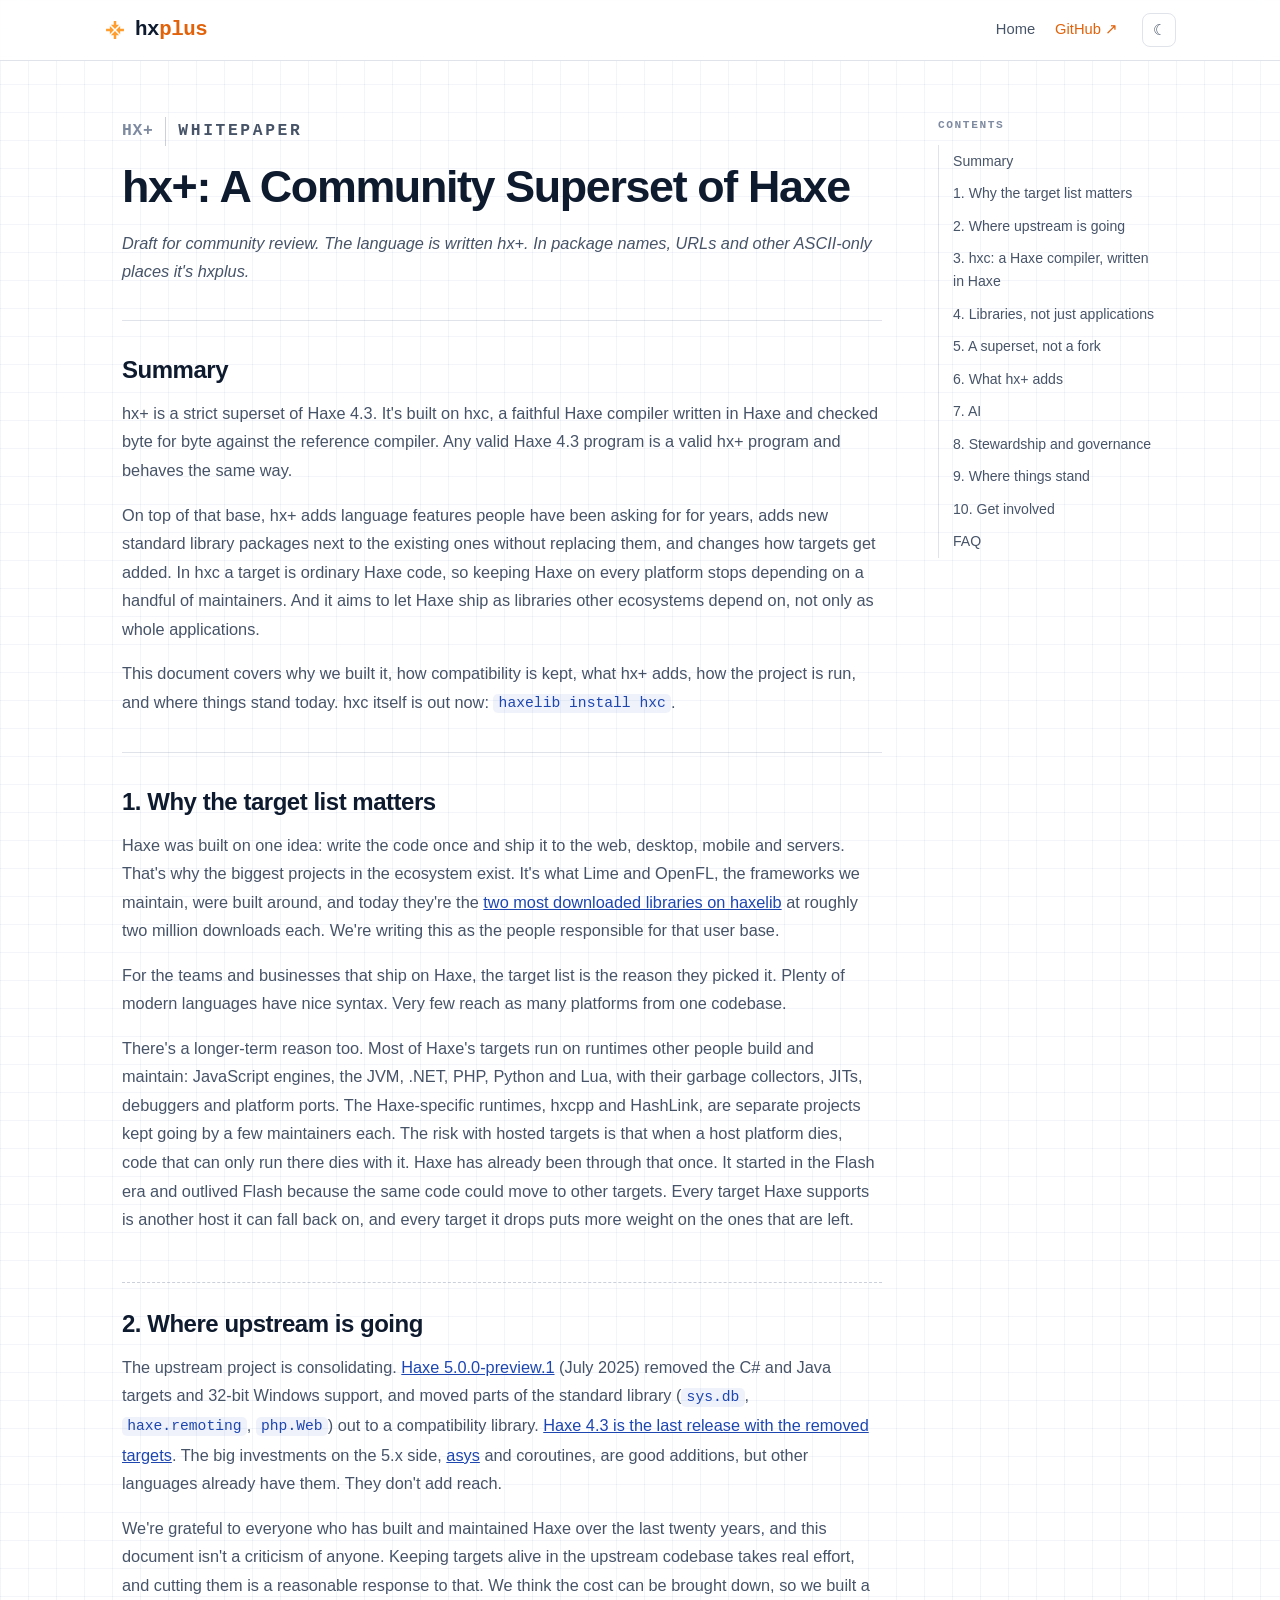
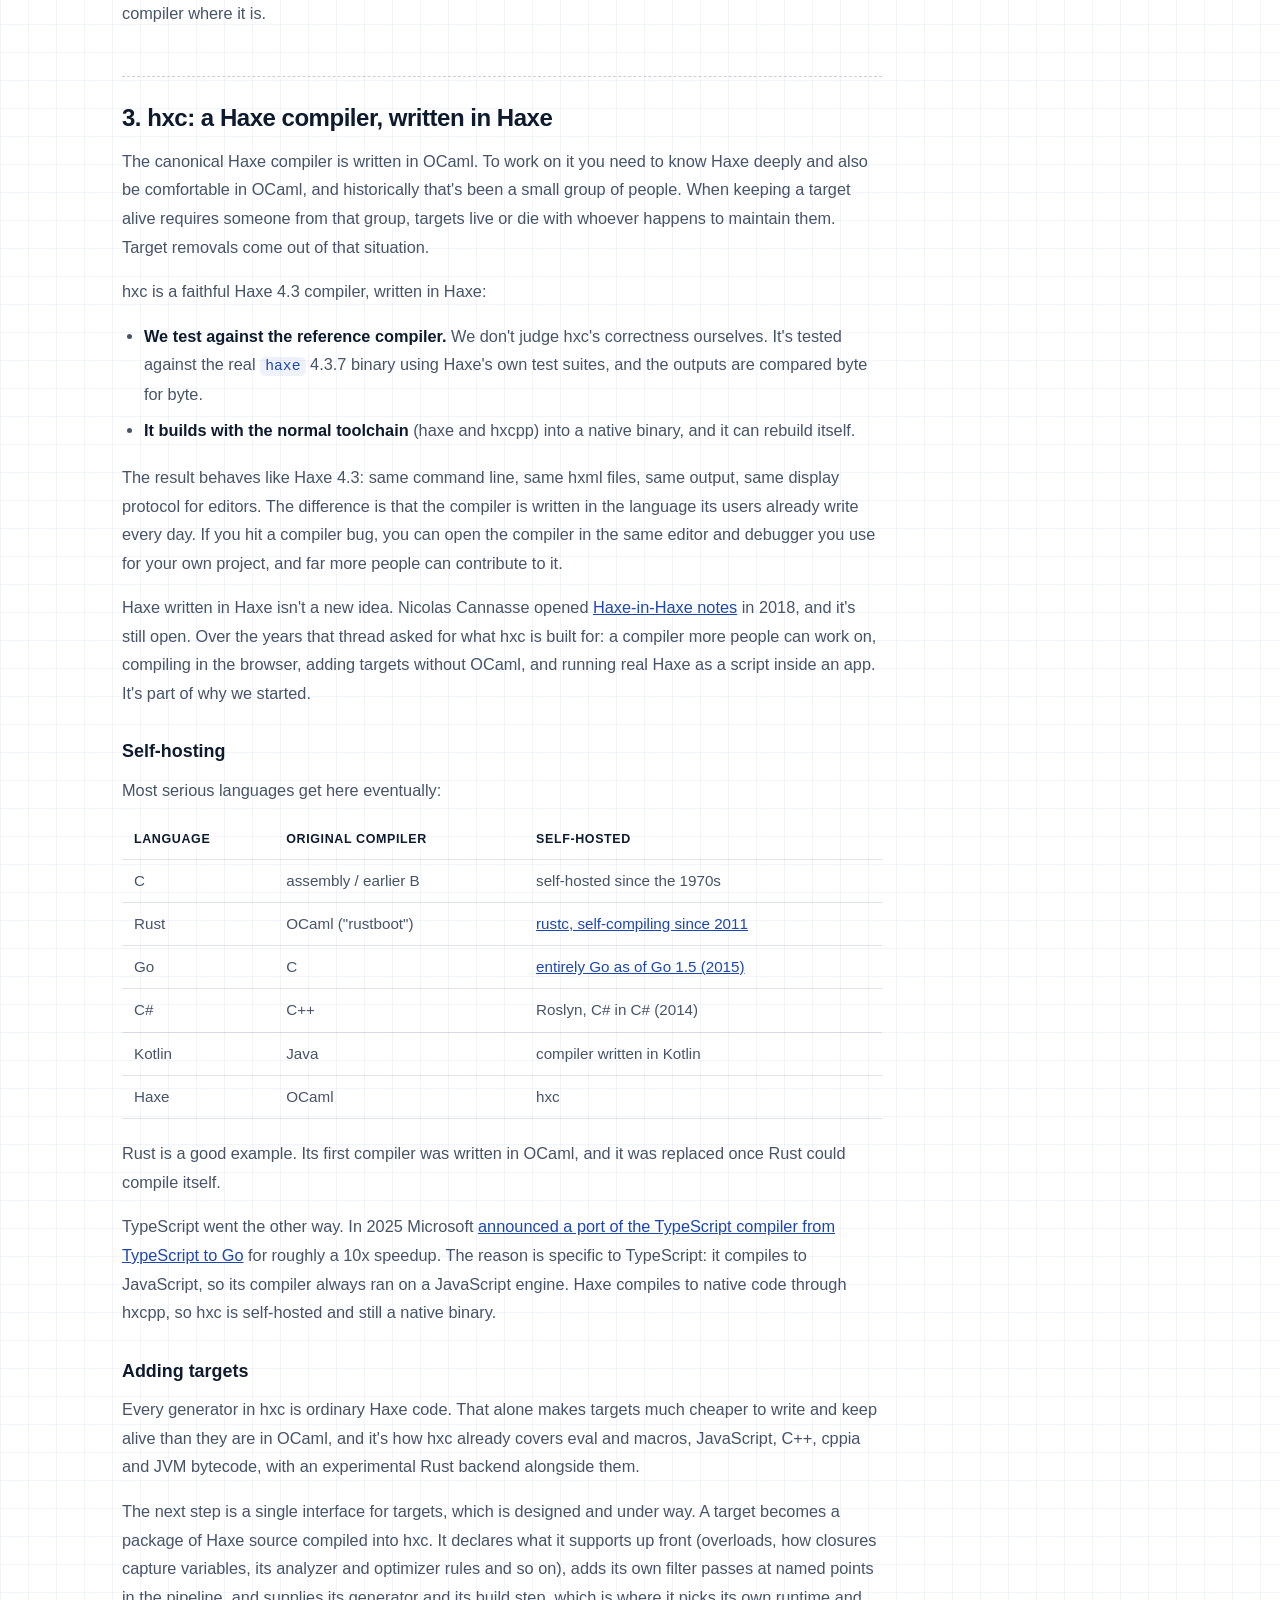
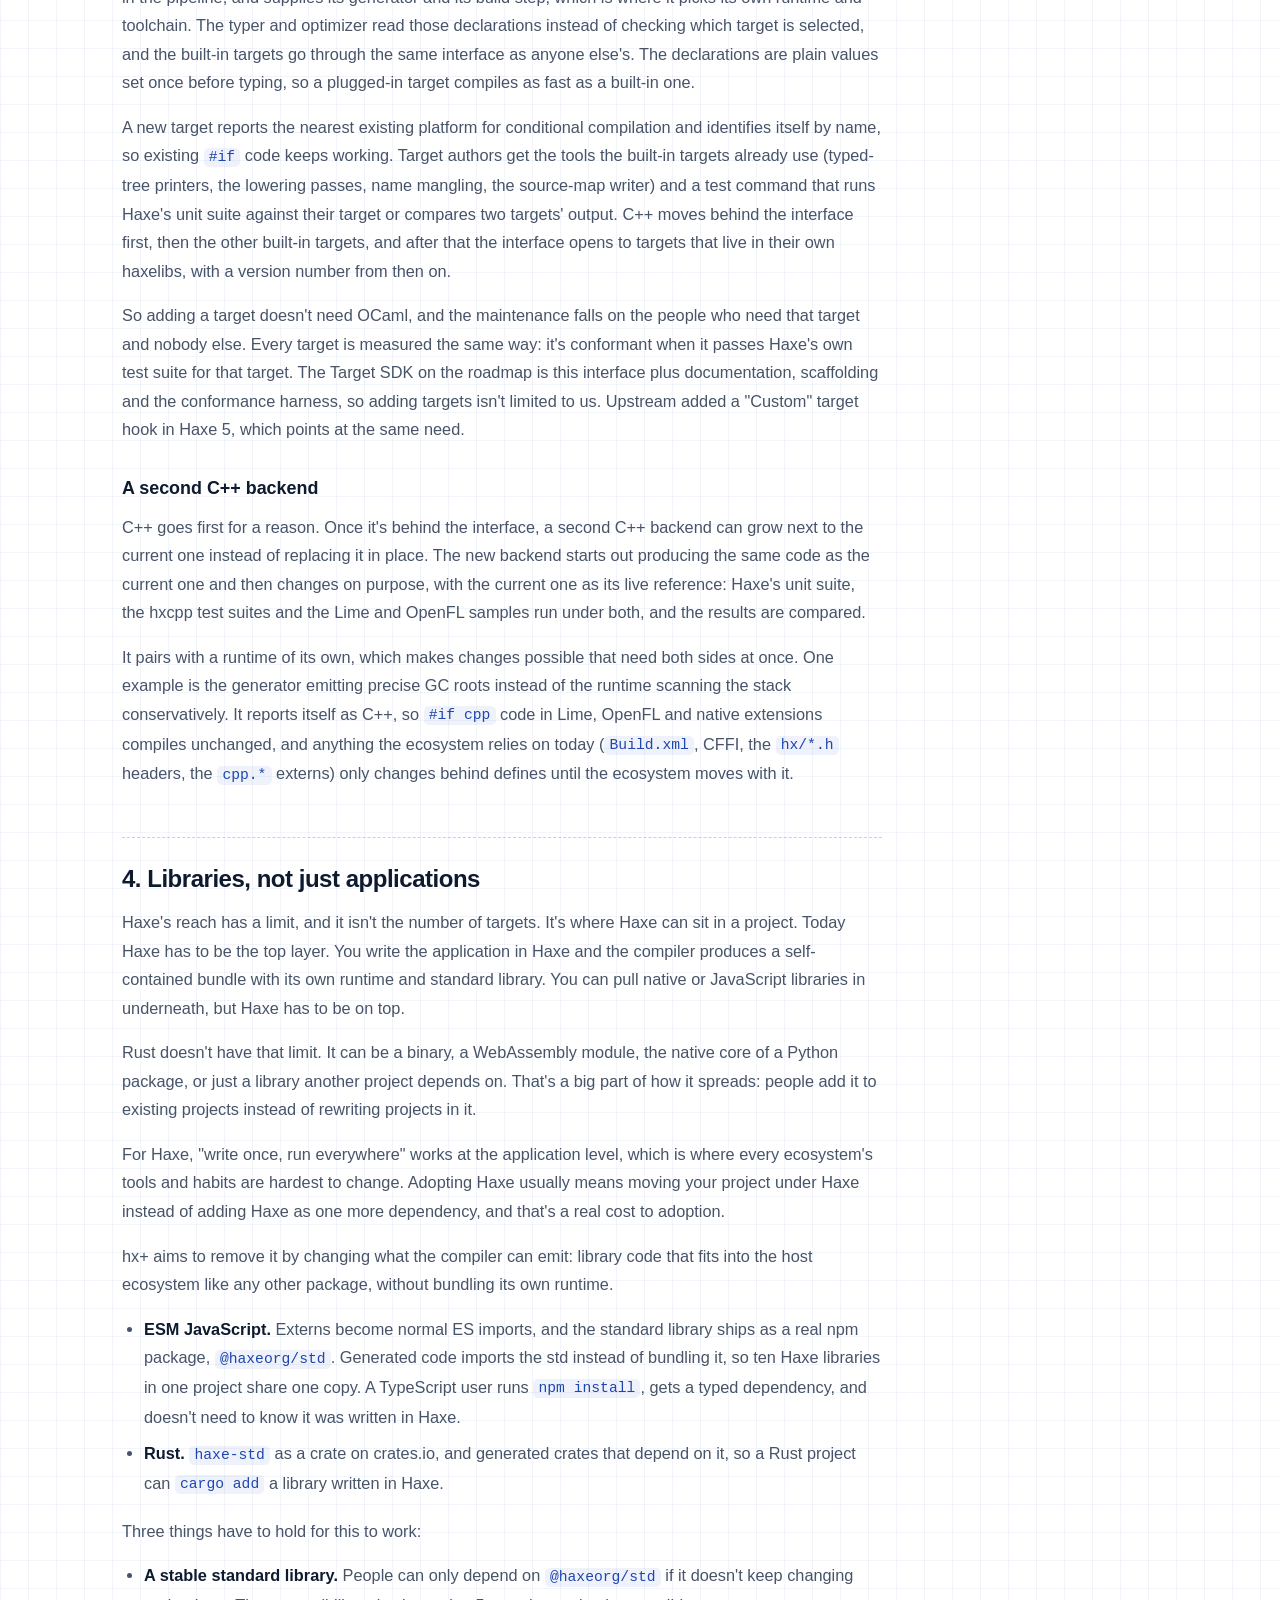
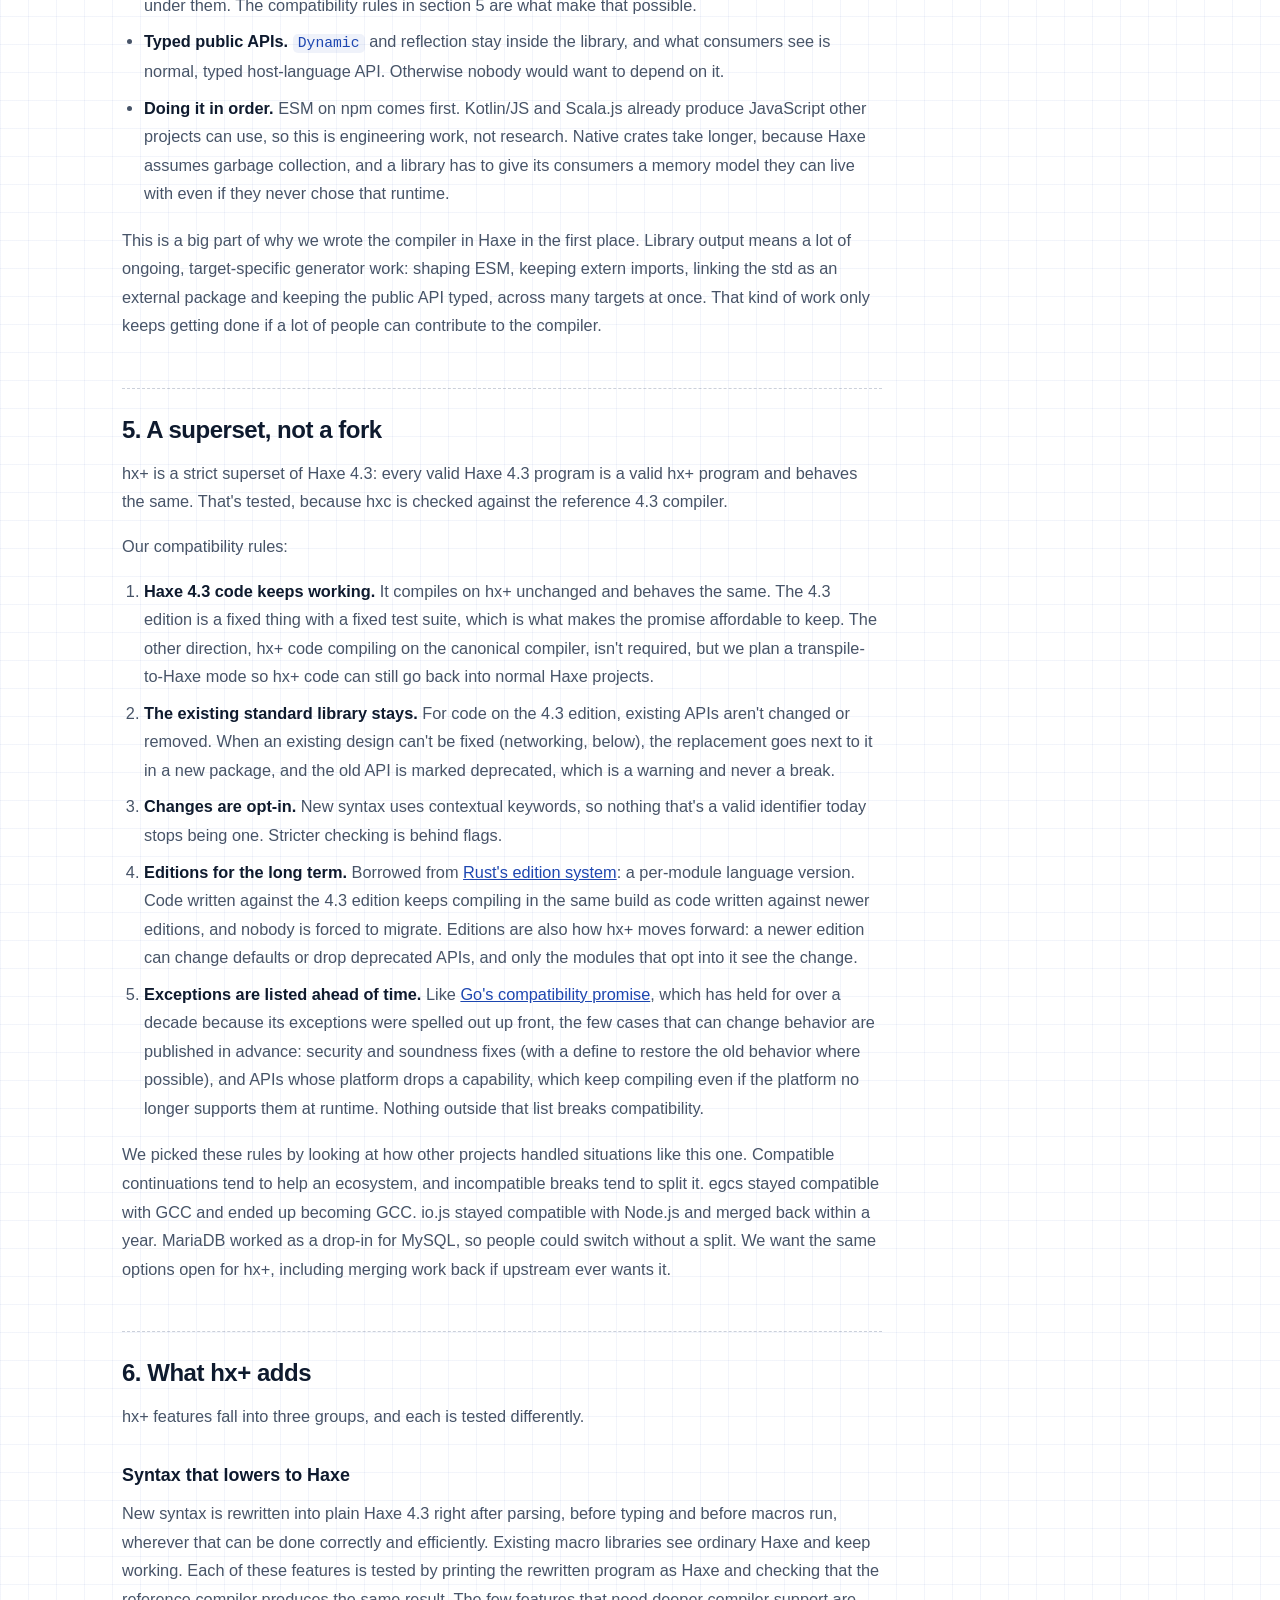
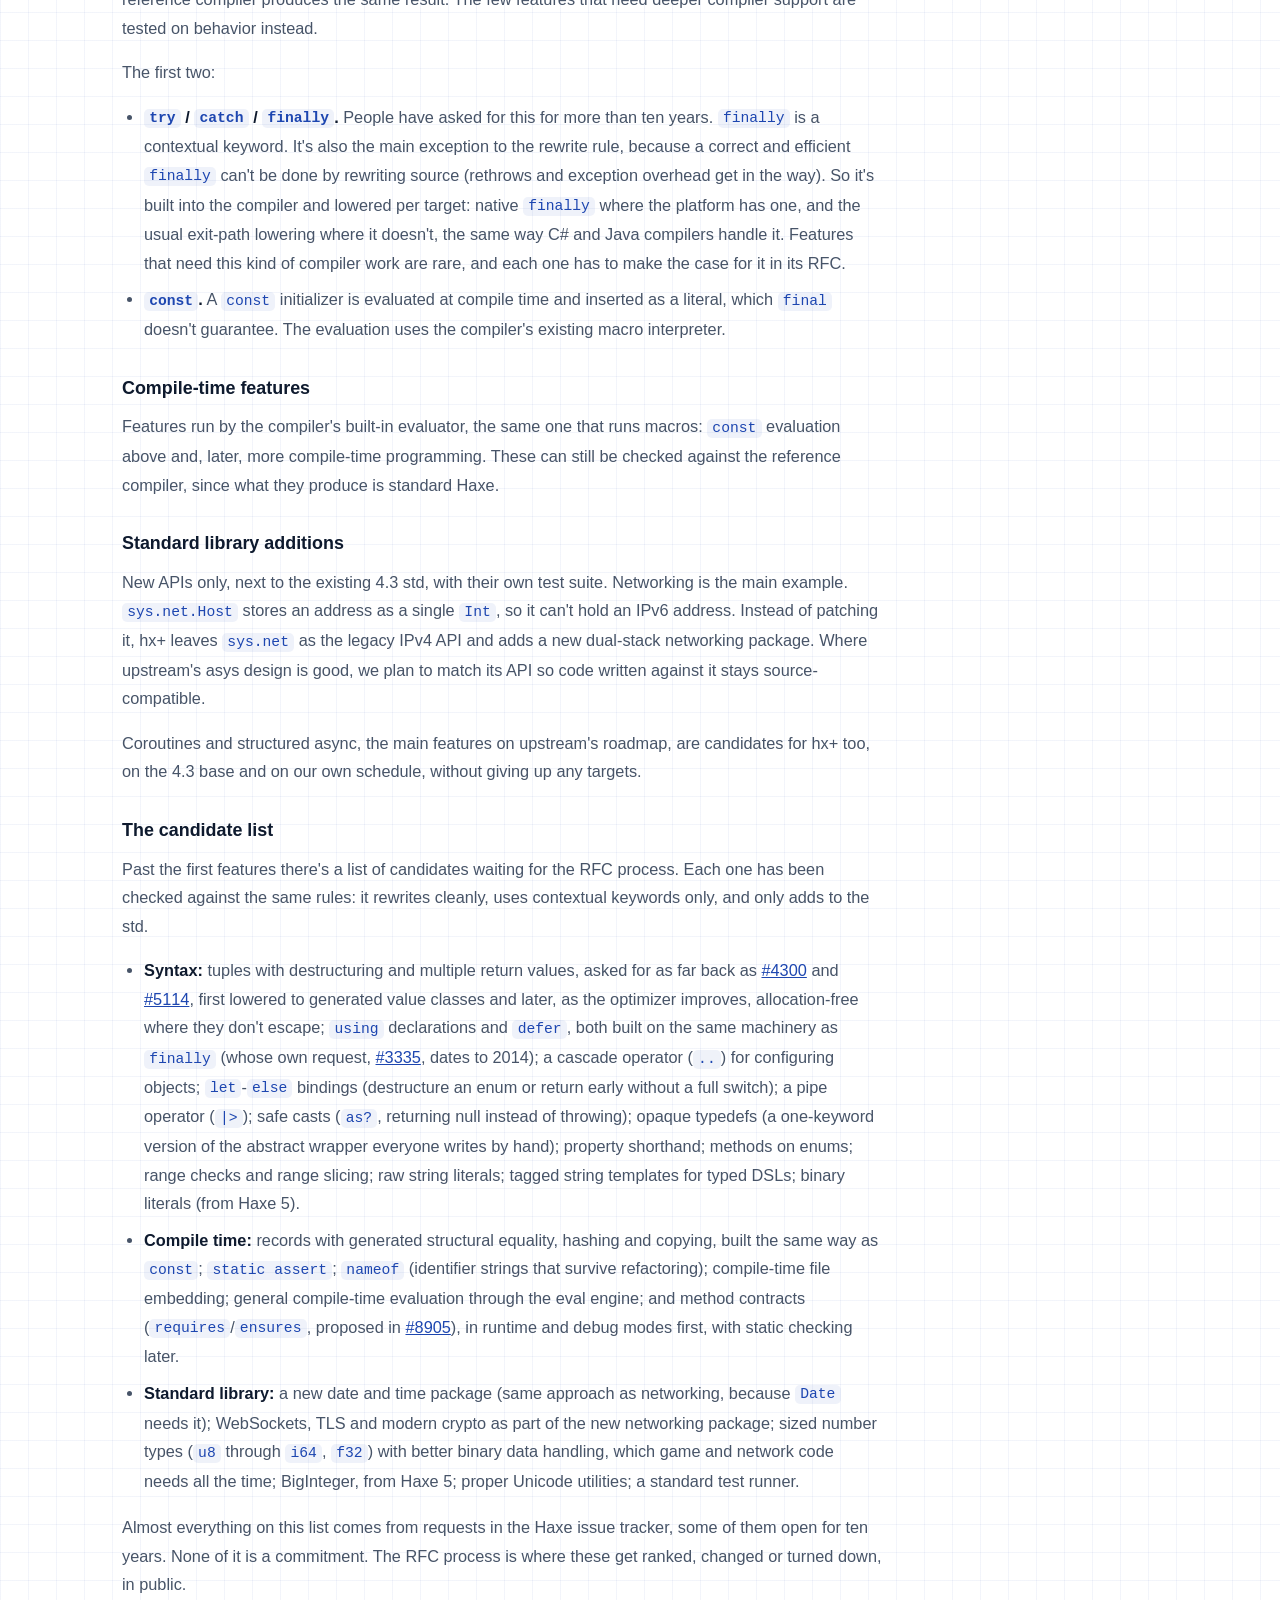
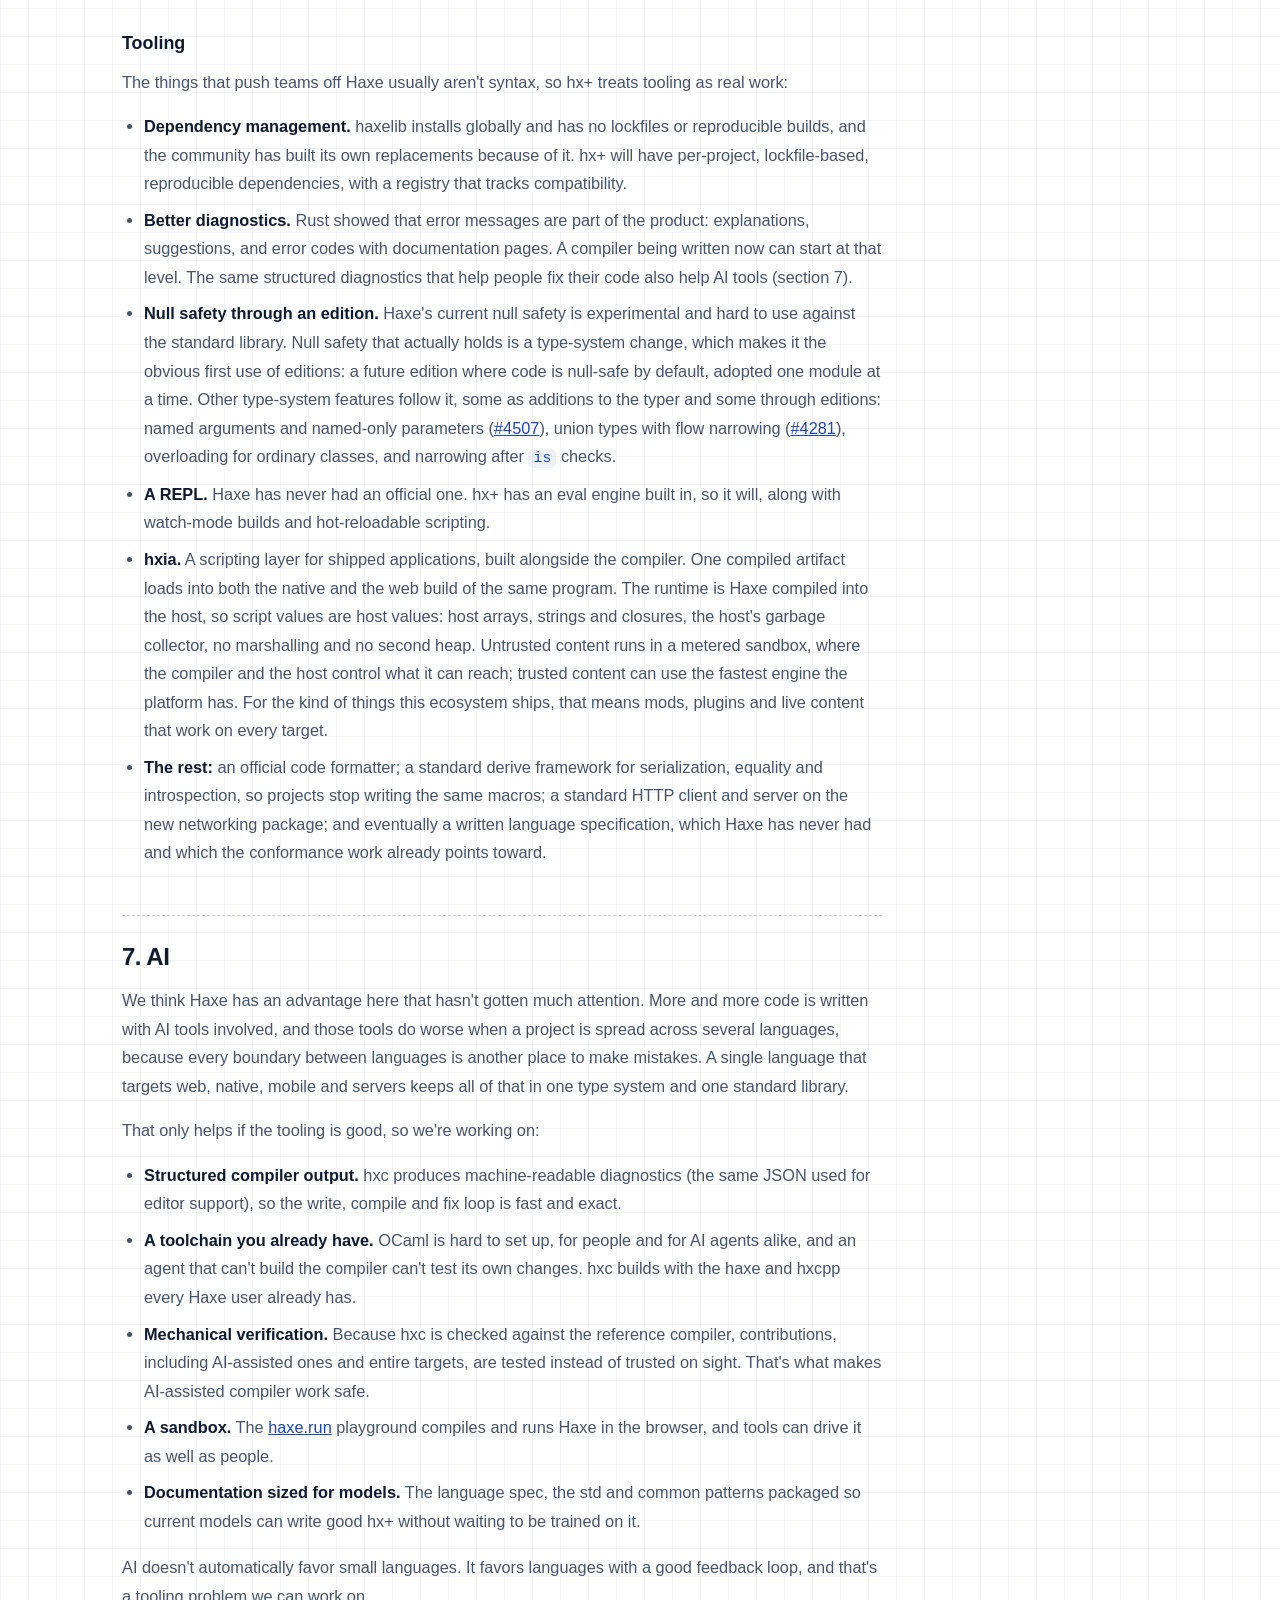
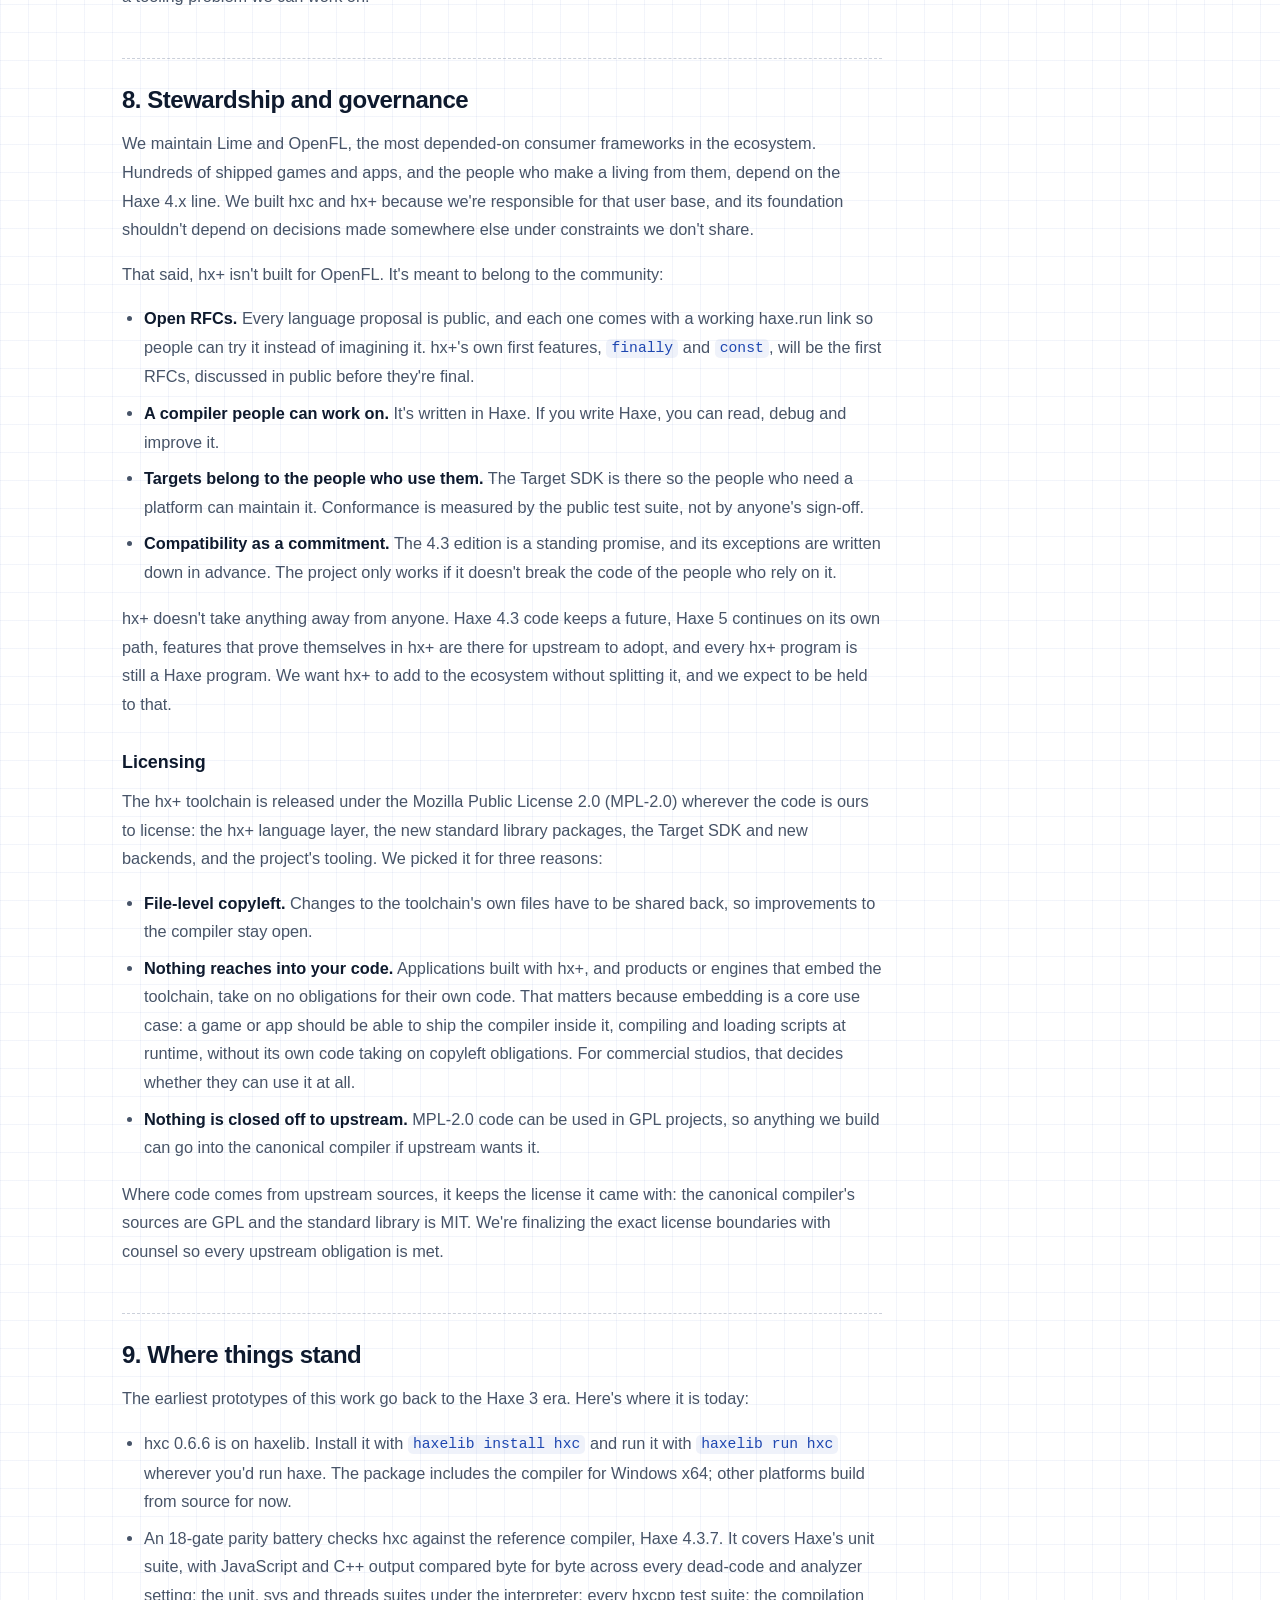
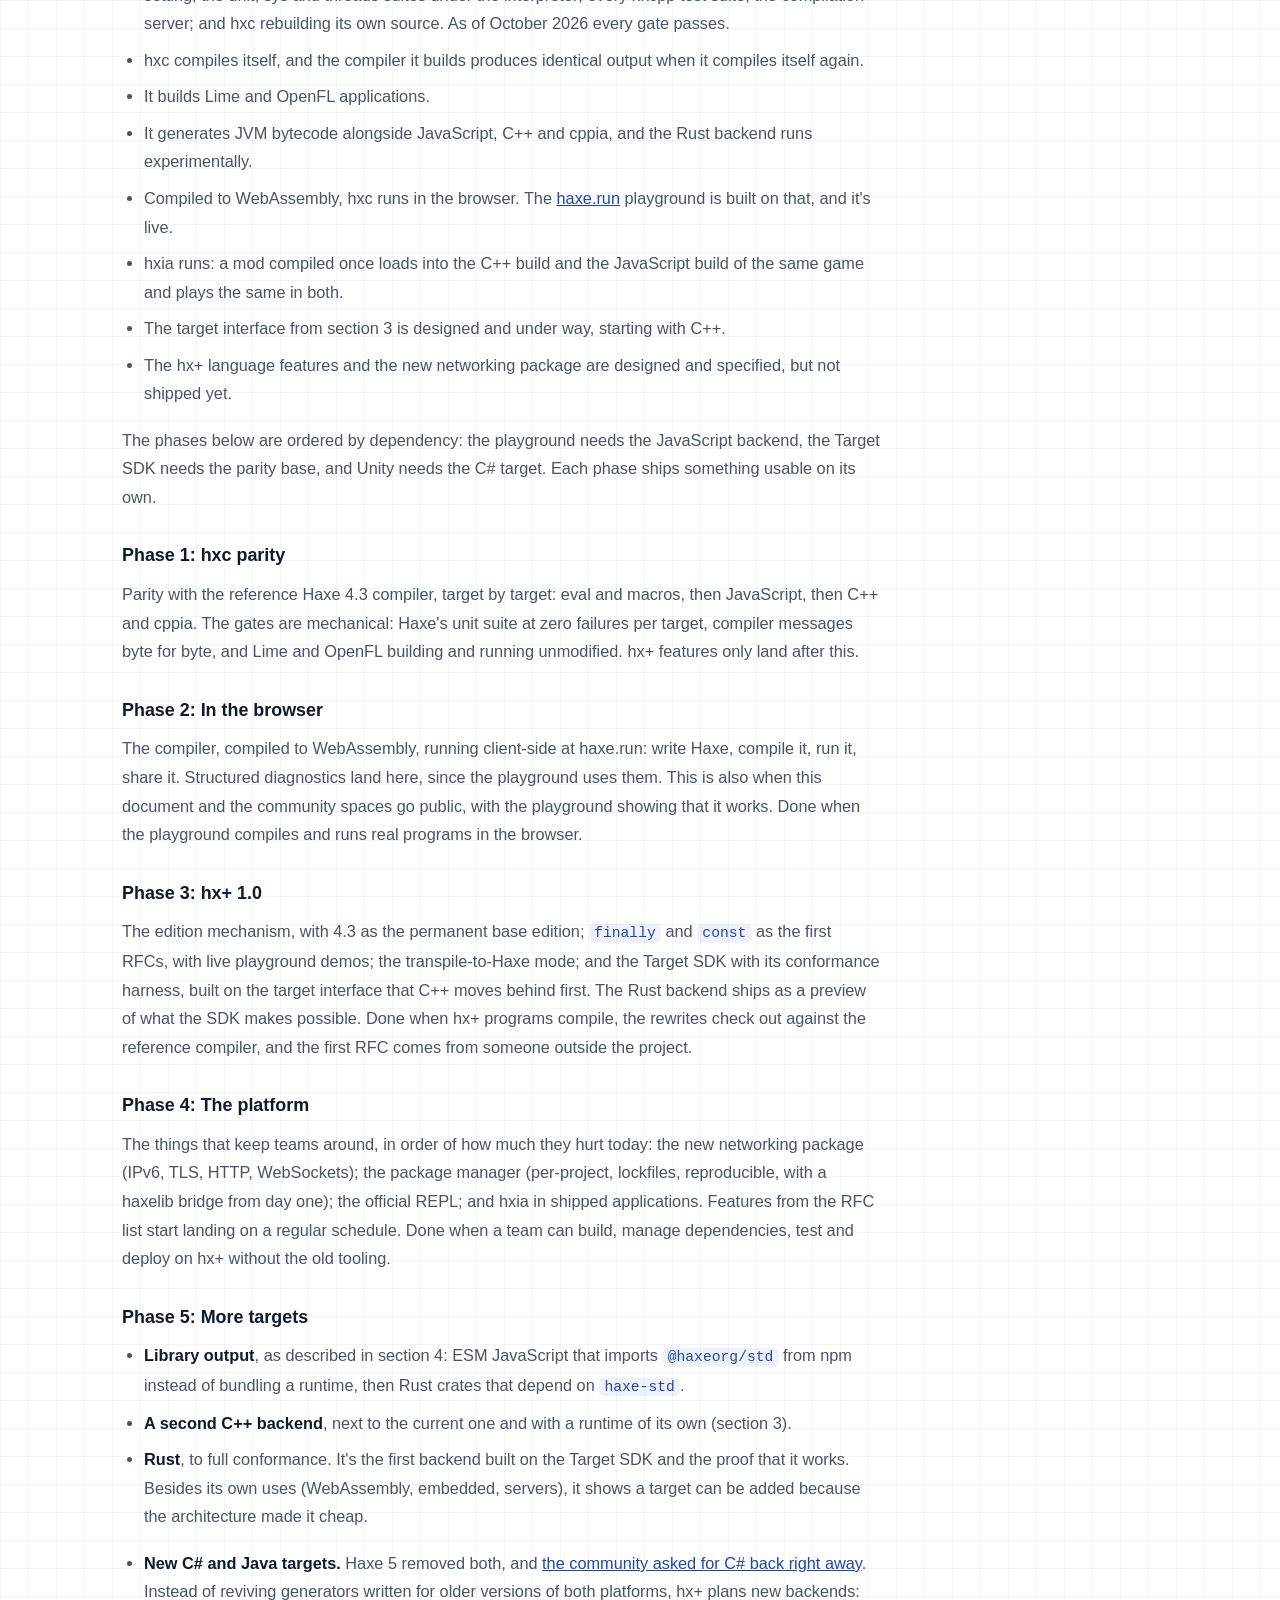
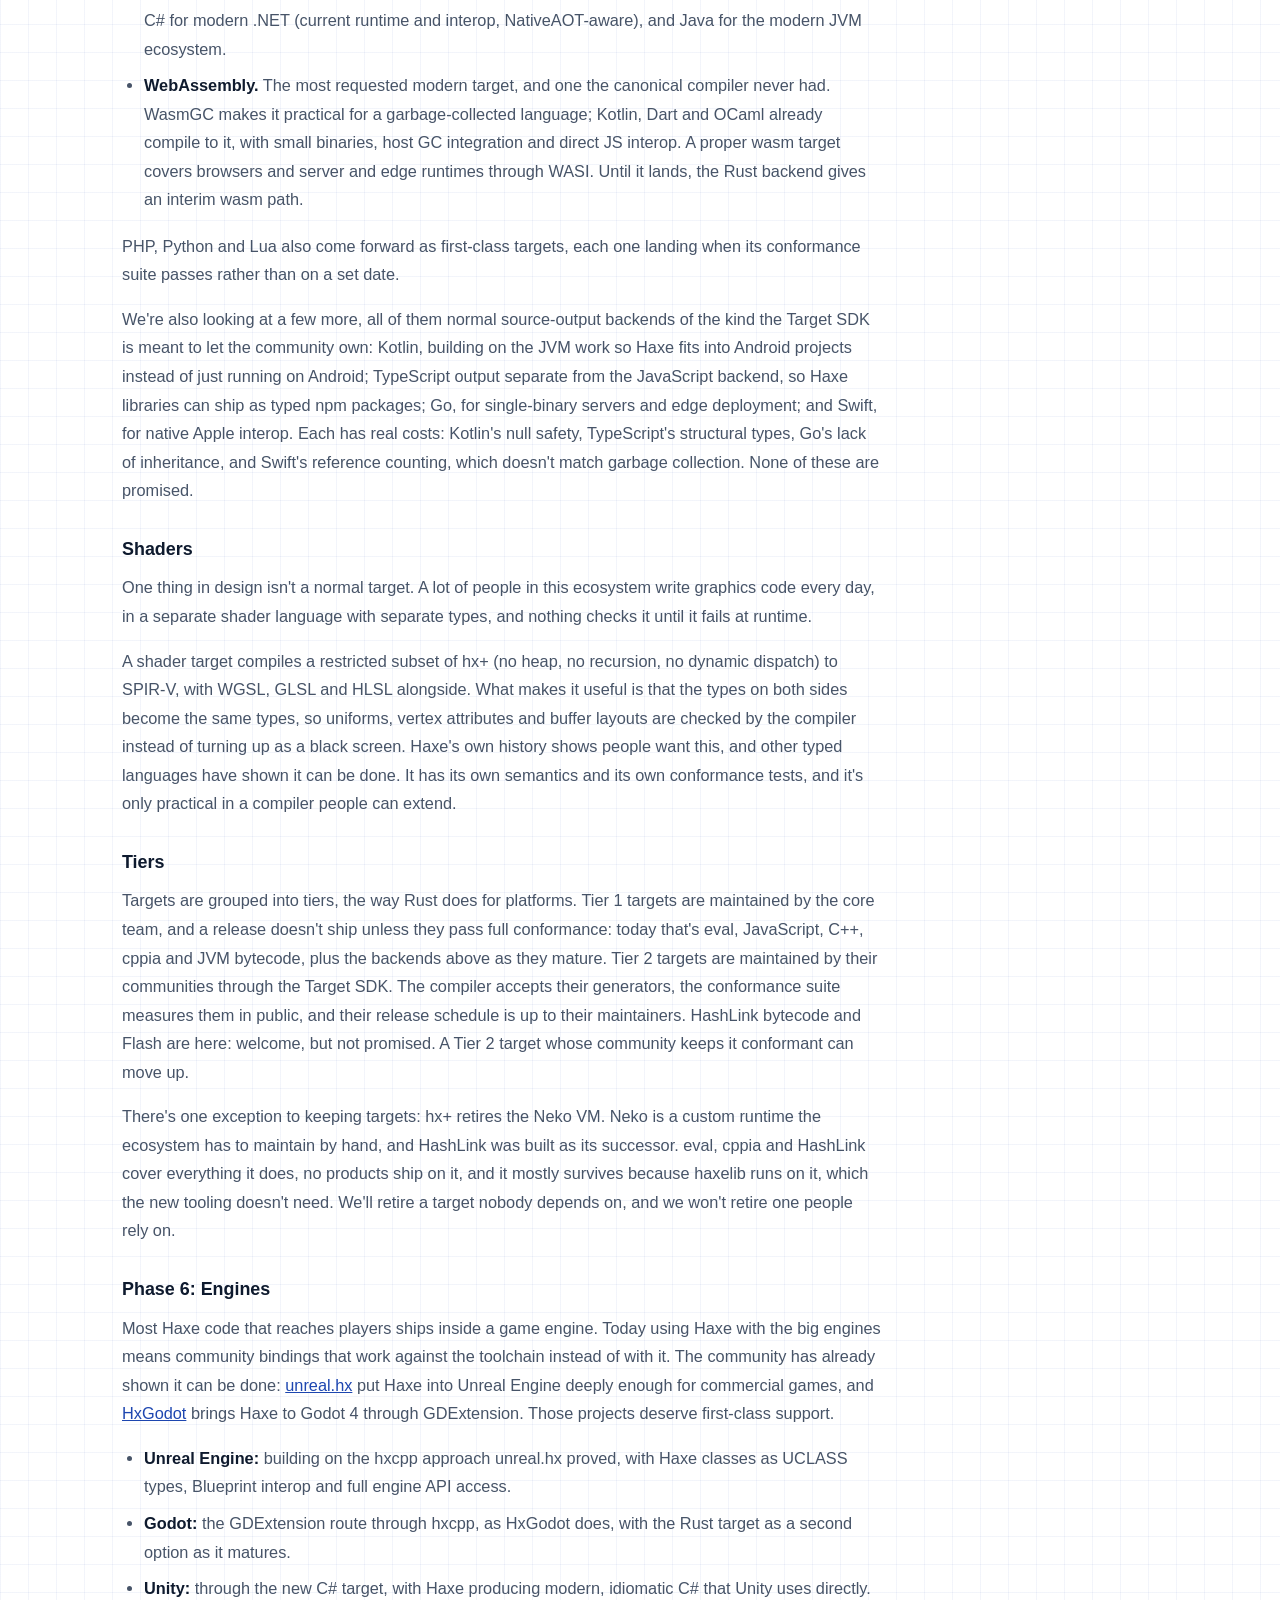
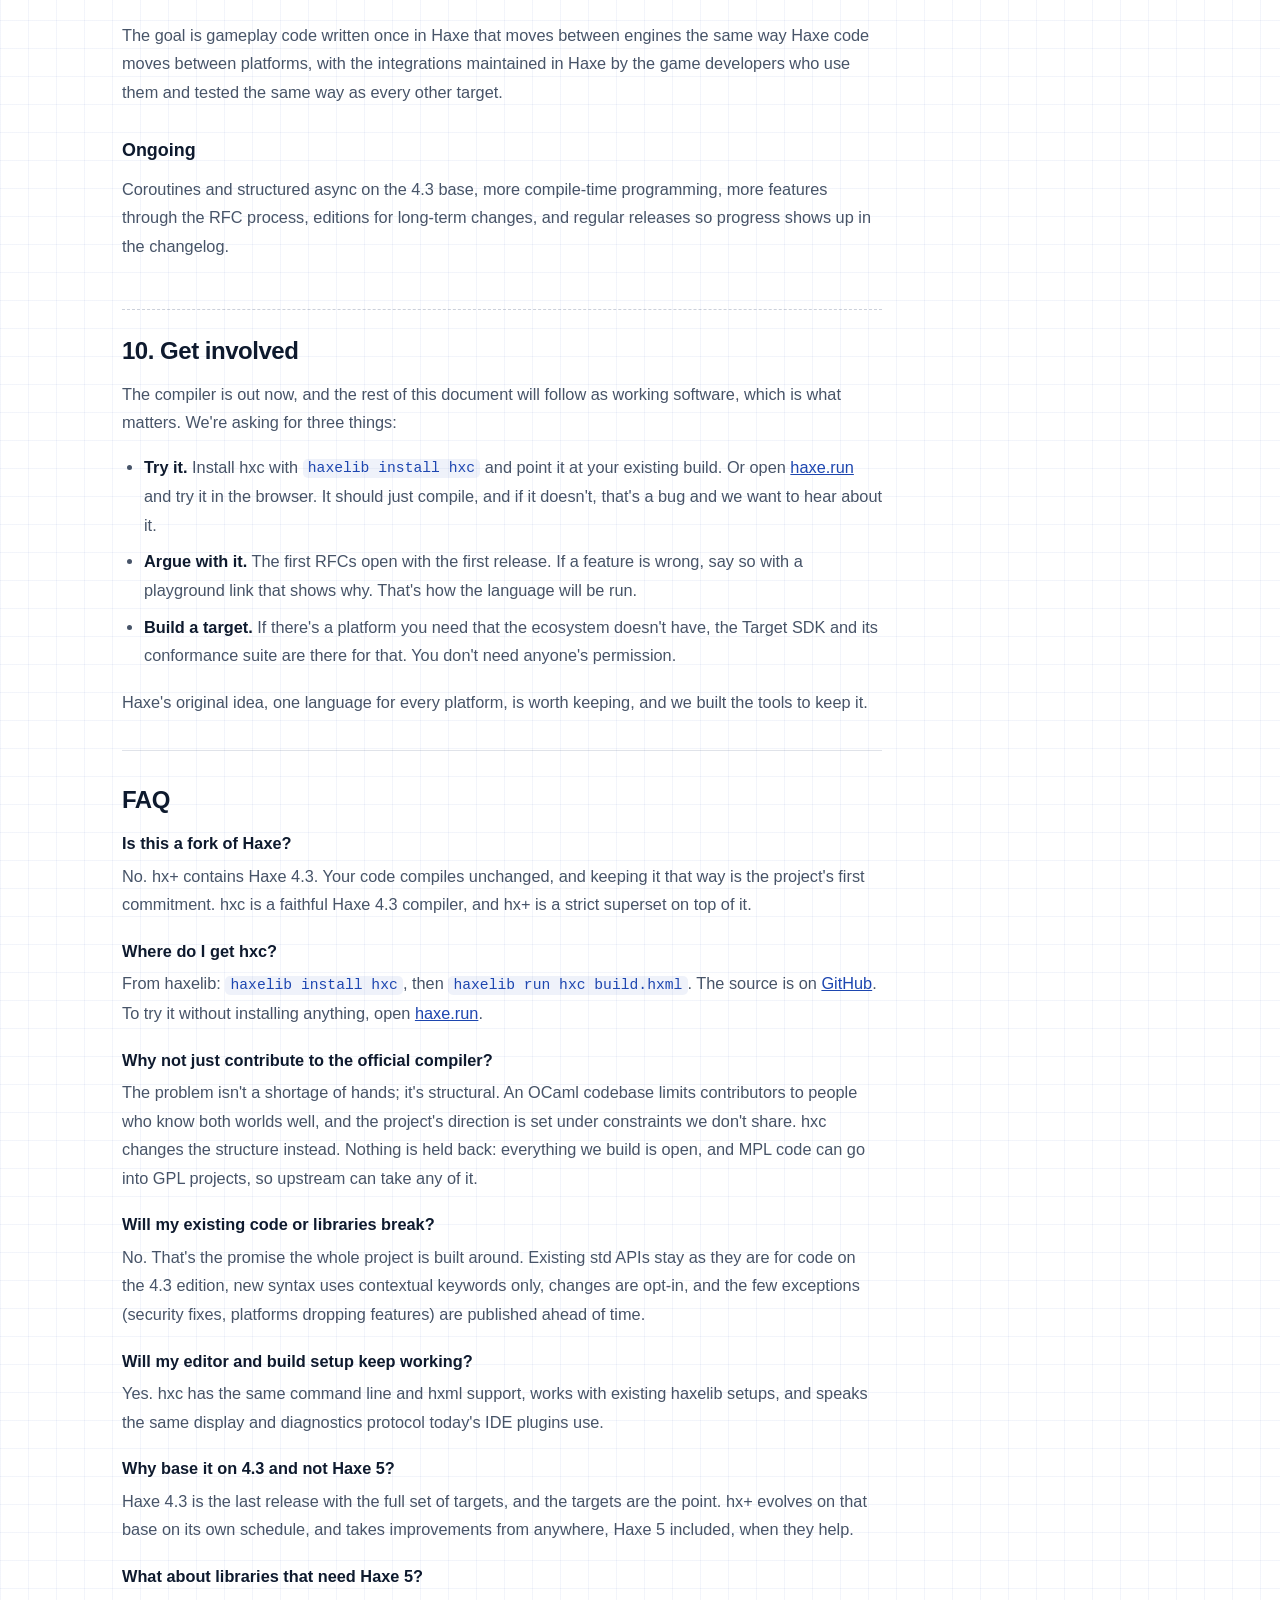
==== commit 6f3c980a: "Correct the runtime, Neko, date and feature claims in the whitepaper" ====
--- a/whitepaper.html
+++ b/whitepaper.html
@@ -54,7 +54,7 @@
       <h2 id="1-why-the-target-list-matters">1. Why the target list matters</h2>
       <p>Haxe was built on one idea: write the code once and ship it to the web, desktop, mobile and servers. That's why the biggest projects in the ecosystem exist. It's what Lime and OpenFL, the frameworks we maintain, were built around, and today they're the <a href="https://lib.haxe.org/">two most downloaded libraries on haxelib</a> at roughly two million downloads each. We're writing this as the people responsible for that user base.</p>
       <p>For the teams and businesses that ship on Haxe, the target list is the reason they picked it. Plenty of modern languages have nice syntax. Very few reach as many platforms from one codebase.</p>
-      <p>There's a longer-term reason too. Haxe doesn't build its own runtimes. Like TypeScript on JavaScript engines and Kotlin on the JVM, it runs on runtimes other people build and maintain: their garbage collectors, JITs, debuggers and platform ports. That's the only model that works for a language Haxe's size. The risk is that when a host platform dies, code that can only run there dies with it. Haxe has already been through that once. It started in the Flash era and outlived Flash because the same code could move to other targets. Every target Haxe supports is another host it can fall back on, and every target it drops puts more weight on the ones that are left.</p>
+      <p>There's a longer-term reason too. Most of Haxe's targets run on runtimes other people build and maintain: JavaScript engines, the JVM, .NET, PHP, Python and Lua, with their garbage collectors, JITs, debuggers and platform ports. The Haxe-specific runtimes, hxcpp and HashLink, are separate projects kept going by a few maintainers each. The risk with hosted targets is that when a host platform dies, code that can only run there dies with it. Haxe has already been through that once. It started in the Flash era and outlived Flash because the same code could move to other targets. Every target Haxe supports is another host it can fall back on, and every target it drops puts more weight on the ones that are left.</p>
       <h2 id="2-where-upstream-is-going">2. Where upstream is going</h2>
       <p>The upstream project is consolidating. <a href="https://github.com/HaxeFoundation/haxe/releases/tag/5.0.0-preview.1">Haxe 5.0.0-preview.1</a> (July 2025) removed the C# and Java targets and 32-bit Windows support, and moved parts of the standard library (<code>sys.db</code>, <code>haxe.remoting</code>, <code>php.Web</code>) out to a compatibility library. <a href="https://community.haxe.org/t/haxe-4-3-7-released/4611">Haxe 4.3 is the last release with the removed targets</a>. The big investments on the 5.x side, <a href="https://github.com/HaxeFoundation/haxe-evolution/blob/master/proposals/0010-asys.md">asys</a> and coroutines, are good additions, but other languages already have them. They don't add reach.</p>
       <p>We're grateful to everyone who has built and maintained Haxe over the last twenty years, and this document isn't a criticism of anyone. Keeping targets alive in the upstream codebase takes real effort, and cutting them is a reasonable response to that. We think the cost can be brought down, so we built a compiler where it is.</p>
@@ -68,7 +68,7 @@
       <p>Most serious languages get here eventually:</p>
       <div class="table-wrap"><table><thead><tr><th>Language</th><th>Original compiler</th><th>Self-hosted</th></tr></thead><tbody><tr><td>C</td><td>assembly / earlier B</td><td>self-hosted since the 1970s</td></tr><tr><td>Rust</td><td>OCaml ("rustboot")</td><td><a href="https://www.languagelineage.org/languages/rust">rustc, self-compiling since 2011</a></td></tr><tr><td>Go</td><td>C</td><td><a href="https://www.infoq.com/news/2015/08/go-1-5">entirely Go as of Go 1.5 (2015)</a></td></tr><tr><td>C#</td><td>C++</td><td>Roslyn, C# in C# (2014)</td></tr><tr><td>Kotlin</td><td>Java</td><td>compiler written in Kotlin</td></tr><tr><td>Haxe</td><td>OCaml</td><td>hxc</td></tr></tbody></table></div>
       <p>Rust is a good example. Its first compiler was written in OCaml, and it was replaced once Rust could compile itself.</p>
-      <p>TypeScript went the other way. In 2025 Microsoft <a href="https://devblogs.microsoft.com/typescript/typescript-native-port/">ported the TypeScript compiler from TypeScript to Go</a> for roughly a 10x speedup. The reason is specific to TypeScript: it compiles to JavaScript, so its compiler always ran on a JavaScript engine. Haxe compiles to native code through hxcpp, so hxc is self-hosted and still a native binary.</p>
+      <p>TypeScript went the other way. In 2025 Microsoft <a href="https://devblogs.microsoft.com/typescript/typescript-native-port/">announced a port of the TypeScript compiler from TypeScript to Go</a> for roughly a 10x speedup. The reason is specific to TypeScript: it compiles to JavaScript, so its compiler always ran on a JavaScript engine. Haxe compiles to native code through hxcpp, so hxc is self-hosted and still a native binary.</p>
       <h3 id="adding-targets">Adding targets</h3>
       <p>Every generator in hxc is ordinary Haxe code. That alone makes targets much cheaper to write and keep alive than they are in OCaml, and it's how hxc already covers eval and macros, JavaScript, C++, cppia and JVM bytecode, with an experimental Rust backend alongside them.</p>
       <p>The next step is a single interface for targets, which is designed and under way. A target becomes a package of Haxe source compiled into hxc. It declares what it supports up front (overloads, how closures capture variables, its analyzer and optimizer rules and so on), adds its own filter passes at named points in the pipeline, and supplies its generator and its build step, which is where it picks its own runtime and toolchain. The typer and optimizer read those declarations instead of checking which target is selected, and the built-in targets go through the same interface as anyone else's. The declarations are plain values set once before typing, so a plugged-in target compiles as fast as a built-in one.</p>
@@ -104,7 +104,7 @@
       <p>Coroutines and structured async, the main features on upstream's roadmap, are candidates for hx+ too, on the 4.3 base and on our own schedule, without giving up any targets.</p>
       <h3 id="the-candidate-list">The candidate list</h3>
       <p>Past the first features there's a list of candidates waiting for the RFC process. Each one has been checked against the same rules: it rewrites cleanly, uses contextual keywords only, and only adds to the std.</p>
-      <ul><li><strong>Syntax:</strong> tuples with destructuring and multiple return values, asked for as far back as <a href="https://github.com/HaxeFoundation/haxe/issues/4300">#4300</a> and <a href="https://github.com/HaxeFoundation/haxe/issues/5114">#5114</a>, first lowered to generated value classes and later, as the optimizer improves, allocation-free where they don't escape; <code>using</code> declarations and <code>defer</code>, both built on the same machinery as <code>finally</code> (whose own request, <a href="https://github.com/HaxeFoundation/haxe/issues/3335">#3335</a>, dates to 2015); a cascade operator (<code>..</code>) for configuring objects; <code>let</code>-<code>else</code> bindings (destructure an enum or return early without a full switch); a pipe operator (<code>|&gt;</code>); safe casts (<code>as?</code>, returning null instead of throwing); opaque typedefs (a one-keyword version of the abstract wrapper everyone writes by hand); property shorthand; methods on enums; range checks and range slicing; raw string literals; tagged string templates for typed DSLs; digit separators and binary literals (binary literals come from Haxe 5).</li><li><strong>Compile time:</strong> records with generated structural equality, hashing and copying, built the same way as <code>const</code>; <code>static assert</code>; <code>nameof</code> (identifier strings that survive refactoring); compile-time file embedding; general compile-time evaluation through the eval engine; and method contracts (<code>requires</code>/<code>ensures</code>, proposed in <a href="https://github.com/HaxeFoundation/haxe/issues/8905">#8905</a>), in runtime and debug modes first, with static checking later.</li><li><strong>Standard library:</strong> a new date and time package (same approach as networking, because <code>Date</code> needs it); WebSockets, TLS and modern crypto as part of the new networking package; sized number types (<code>u8</code> through <code>i64</code>, <code>f32</code>) with better binary data handling, which game and network code needs all the time; BigInteger, from Haxe 5; proper Unicode utilities; a standard test runner.</li></ul>
+      <ul><li><strong>Syntax:</strong> tuples with destructuring and multiple return values, asked for as far back as <a href="https://github.com/HaxeFoundation/haxe/issues/4300">#4300</a> and <a href="https://github.com/HaxeFoundation/haxe/issues/5114">#5114</a>, first lowered to generated value classes and later, as the optimizer improves, allocation-free where they don't escape; <code>using</code> declarations and <code>defer</code>, both built on the same machinery as <code>finally</code> (whose own request, <a href="https://github.com/HaxeFoundation/haxe/issues/3335">#3335</a>, dates to 2014); a cascade operator (<code>..</code>) for configuring objects; <code>let</code>-<code>else</code> bindings (destructure an enum or return early without a full switch); a pipe operator (<code>|&gt;</code>); safe casts (<code>as?</code>, returning null instead of throwing); opaque typedefs (a one-keyword version of the abstract wrapper everyone writes by hand); property shorthand; methods on enums; range checks and range slicing; raw string literals; tagged string templates for typed DSLs; binary literals (from Haxe 5).</li><li><strong>Compile time:</strong> records with generated structural equality, hashing and copying, built the same way as <code>const</code>; <code>static assert</code>; <code>nameof</code> (identifier strings that survive refactoring); compile-time file embedding; general compile-time evaluation through the eval engine; and method contracts (<code>requires</code>/<code>ensures</code>, proposed in <a href="https://github.com/HaxeFoundation/haxe/issues/8905">#8905</a>), in runtime and debug modes first, with static checking later.</li><li><strong>Standard library:</strong> a new date and time package (same approach as networking, because <code>Date</code> needs it); WebSockets, TLS and modern crypto as part of the new networking package; sized number types (<code>u8</code> through <code>i64</code>, <code>f32</code>) with better binary data handling, which game and network code needs all the time; BigInteger, from Haxe 5; proper Unicode utilities; a standard test runner.</li></ul>
       <p>Almost everything on this list comes from requests in the Haxe issue tracker, some of them open for ten years. None of it is a commitment. The RFC process is where these get ranked, changed or turned down, in public.</p>
       <h3 id="tooling">Tooling</h3>
       <p>The things that push teams off Haxe usually aren't syntax, so hx+ treats tooling as real work:</p>
@@ -136,7 +136,7 @@
       <h3 id="phase-4-the-platform">Phase 4: The platform</h3>
       <p>The things that keep teams around, in order of how much they hurt today: the new networking package (IPv6, TLS, HTTP, WebSockets); the package manager (per-project, lockfiles, reproducible, with a haxelib bridge from day one); the official REPL; and hxia in shipped applications. Features from the RFC list start landing on a regular schedule. Done when a team can build, manage dependencies, test and deploy on hx+ without the old tooling.</p>
       <h3 id="phase-5-more-targets">Phase 5: More targets</h3>
-      <ul><li><strong>Library output</strong>, as described in section 4: ESM JavaScript that imports <code>@haxeorg/std</code> from npm instead of bundling a runtime, then Rust crates that depend on <code>haxe-std</code>.</li><li><strong>A second C++ backend</strong>, next to the current one and with a runtime of its own (section 3).</li><li><strong>Rust</strong>, to full conformance. It's the first new backend in the ecosystem in years and the proof that the Target SDK works. Besides its own uses (WebAssembly, embedded, servers), it shows a target can be added because the architecture made it cheap.</li></ul>
+      <ul><li><strong>Library output</strong>, as described in section 4: ESM JavaScript that imports <code>@haxeorg/std</code> from npm instead of bundling a runtime, then Rust crates that depend on <code>haxe-std</code>.</li><li><strong>A second C++ backend</strong>, next to the current one and with a runtime of its own (section 3).</li><li><strong>Rust</strong>, to full conformance. It's the first backend built on the Target SDK and the proof that it works. Besides its own uses (WebAssembly, embedded, servers), it shows a target can be added because the architecture made it cheap.</li></ul>
       <ul><li><strong>New C# and Java targets.</strong> Haxe 5 removed both, and <a href="https://community.haxe.org/t/a-new-c-target-for-haxe-5/4764">the community asked for C# back right away</a>. Instead of reviving generators written for older versions of both platforms, hx+ plans new backends: C# for modern .NET (current runtime and interop, NativeAOT-aware), and Java for the modern JVM ecosystem.</li><li><strong>WebAssembly.</strong> The most requested modern target, and one the canonical compiler never had. WasmGC makes it practical for a garbage-collected language; Kotlin, Dart and OCaml already compile to it, with small binaries, host GC integration and direct JS interop. A proper wasm target covers browsers and server and edge runtimes through WASI. Until it lands, the Rust backend gives an interim wasm path.</li></ul>
       <p>PHP, Python and Lua also come forward as first-class targets, each one landing when its conformance suite passes rather than on a set date.</p>
       <p>We're also looking at a few more, all of them normal source-output backends of the kind the Target SDK is meant to let the community own: Kotlin, building on the JVM work so Haxe fits into Android projects instead of just running on Android; TypeScript output separate from the JavaScript backend, so Haxe libraries can ship as typed npm packages; Go, for single-binary servers and edge deployment; and Swift, for native Apple interop. Each has real costs: Kotlin's null safety, TypeScript's structural types, Go's lack of inheritance, and Swift's reference counting, which doesn't match garbage collection. None of these are promised.</p>
@@ -145,7 +145,7 @@
       <p>A shader target compiles a restricted subset of hx+ (no heap, no recursion, no dynamic dispatch) to SPIR-V, with WGSL, GLSL and HLSL alongside. What makes it useful is that the types on both sides become the same types, so uniforms, vertex attributes and buffer layouts are checked by the compiler instead of turning up as a black screen. Haxe's own history shows people want this, and other typed languages have shown it can be done. It has its own semantics and its own conformance tests, and it's only practical in a compiler people can extend.</p>
       <h3 id="tiers">Tiers</h3>
       <p>Targets are grouped into tiers, the way Rust does for platforms. Tier 1 targets are maintained by the core team, and a release doesn't ship unless they pass full conformance: today that's eval, JavaScript, C++, cppia and JVM bytecode, plus the backends above as they mature. Tier 2 targets are maintained by their communities through the Target SDK. The compiler accepts their generators, the conformance suite measures them in public, and their release schedule is up to their maintainers. HashLink bytecode and Flash are here: welcome, but not promised. A Tier 2 target whose community keeps it conformant can move up.</p>
-      <p>There's one exception to keeping targets: hx+ retires the Neko VM. Neko is a custom runtime the ecosystem has to maintain by hand, and unlike the other targets it doesn't run on any widely used host. eval, cppia and HashLink cover everything it does, no products ship on it, and it mostly survives because haxelib runs on it, which the new tooling doesn't need. We'll retire a target nobody depends on, and we won't retire one people rely on.</p>
+      <p>There's one exception to keeping targets: hx+ retires the Neko VM. Neko is a custom runtime the ecosystem has to maintain by hand, and HashLink was built as its successor. eval, cppia and HashLink cover everything it does, no products ship on it, and it mostly survives because haxelib runs on it, which the new tooling doesn't need. We'll retire a target nobody depends on, and we won't retire one people rely on.</p>
       <h3 id="phase-6-engines">Phase 6: Engines</h3>
       <p>Most Haxe code that reaches players ships inside a game engine. Today using Haxe with the big engines means community bindings that work against the toolchain instead of with it. The community has already shown it can be done: <a href="https://github.com/proletariatgames/unreal.hx">unreal.hx</a> put Haxe into Unreal Engine deeply enough for commercial games, and <a href="https://github.com/HxGodot/hxgodot">HxGodot</a> brings Haxe to Godot 4 through GDExtension. Those projects deserve first-class support.</p>
       <ul><li><strong>Unreal Engine:</strong> building on the hxcpp approach unreal.hx proved, with Haxe classes as UCLASS types, Blueprint interop and full engine API access.</li><li><strong>Godot:</strong> the GDExtension route through hxcpp, as HxGodot does, with the Rust target as a second option as it matures.</li><li><strong>Unity:</strong> through the new C# target, with Haxe producing modern, idiomatic C# that Unity uses directly.</li></ul>
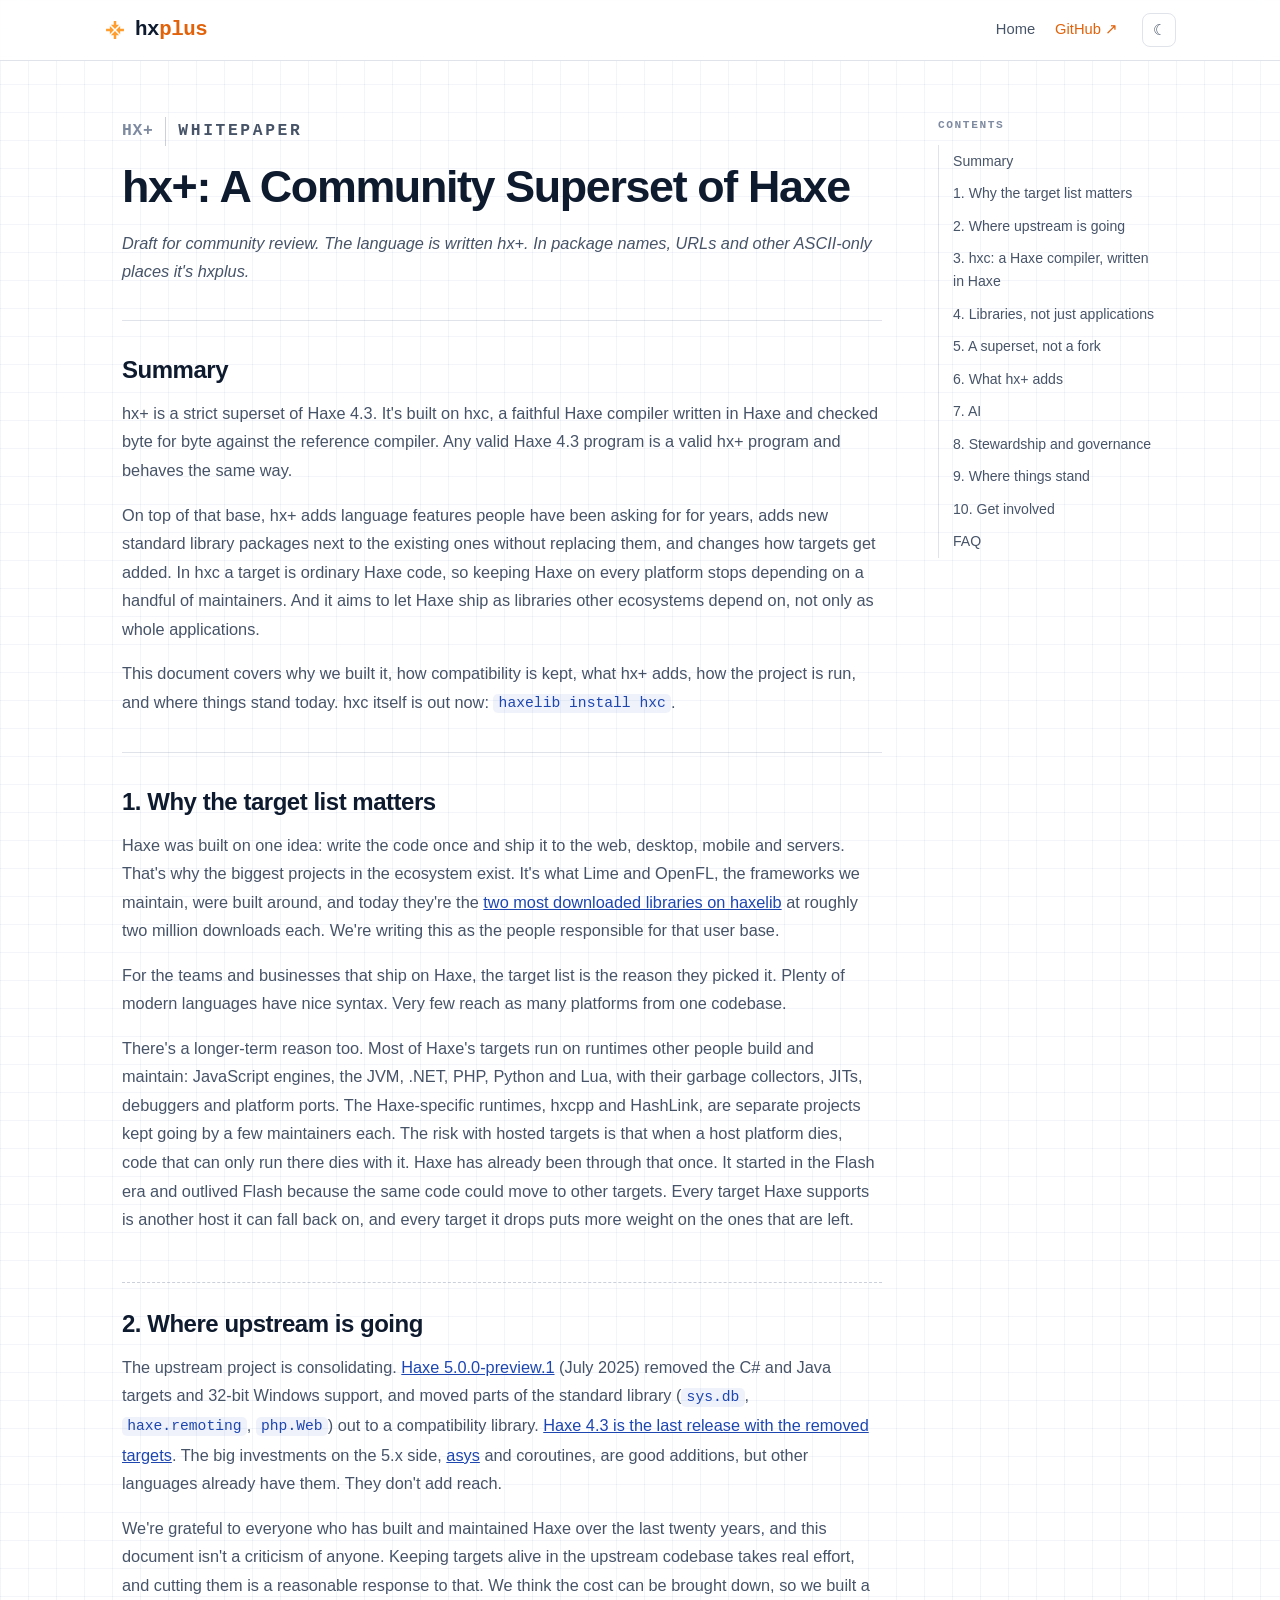
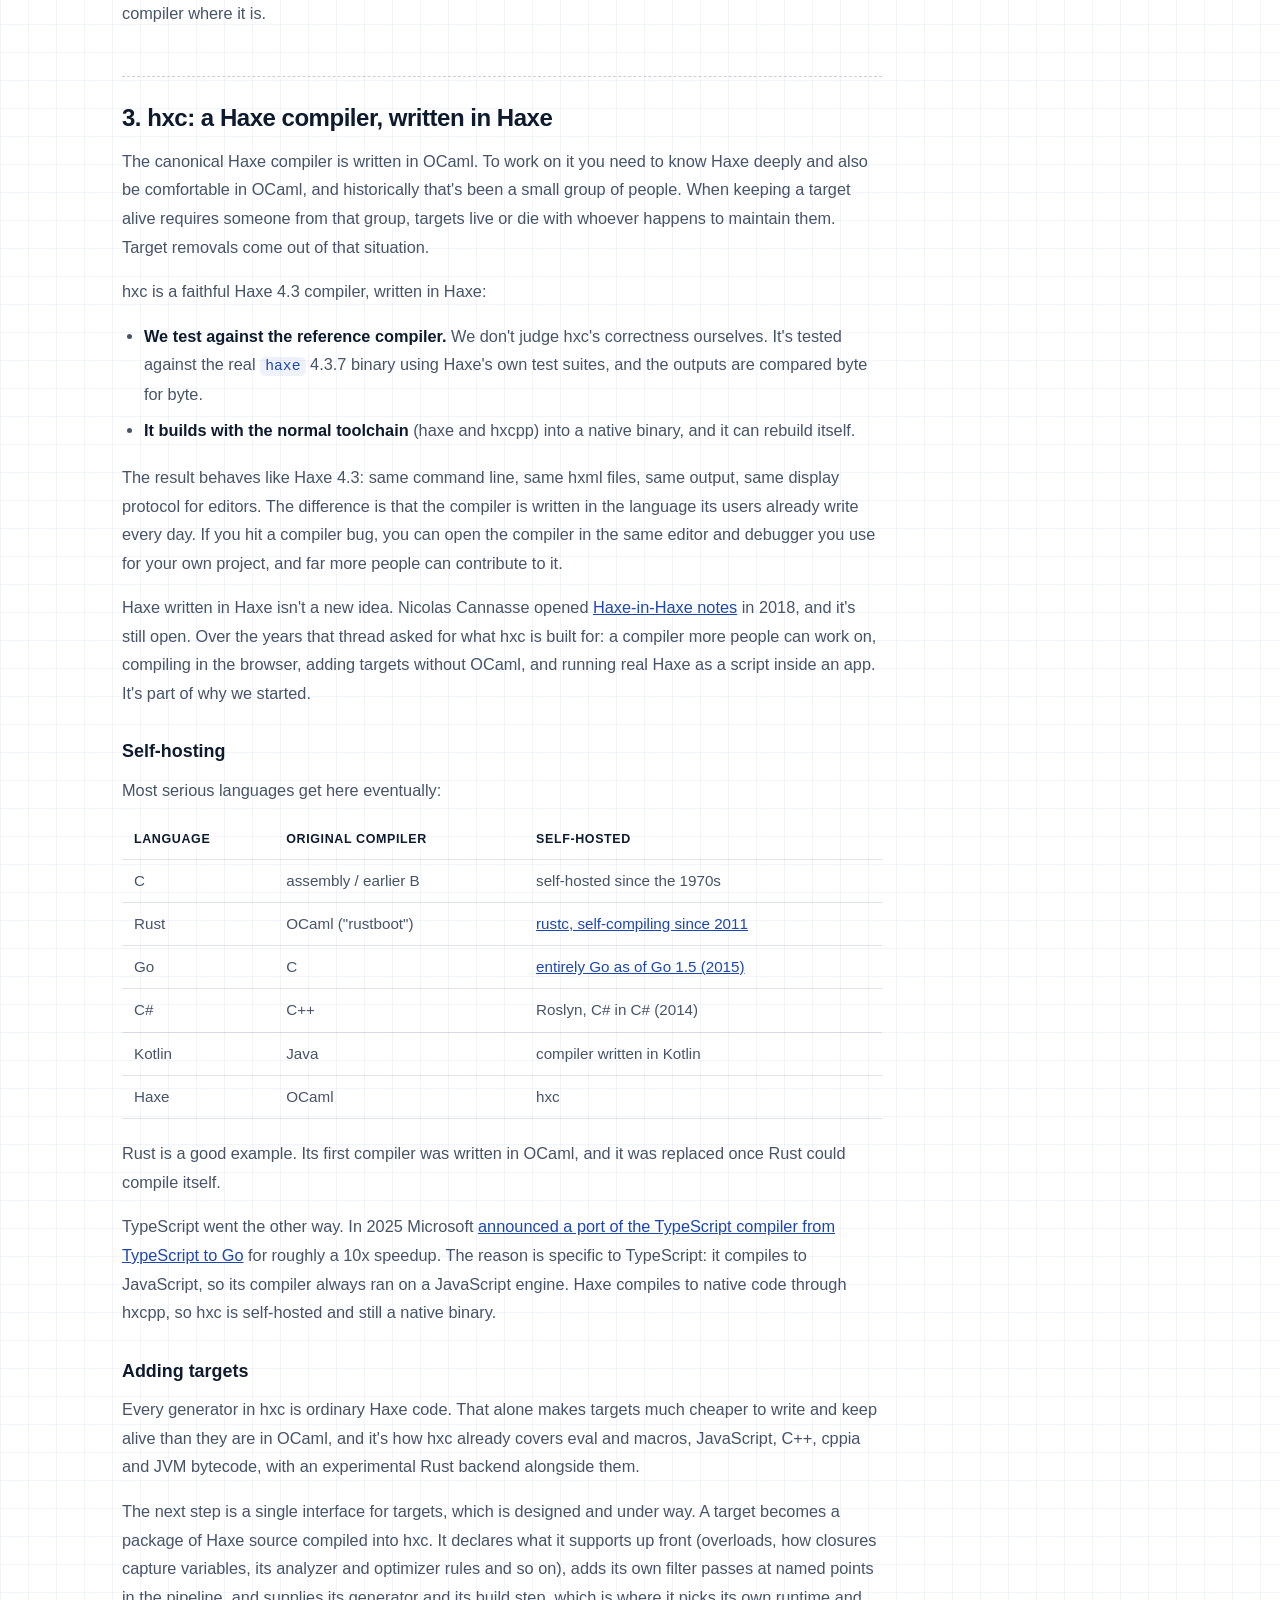
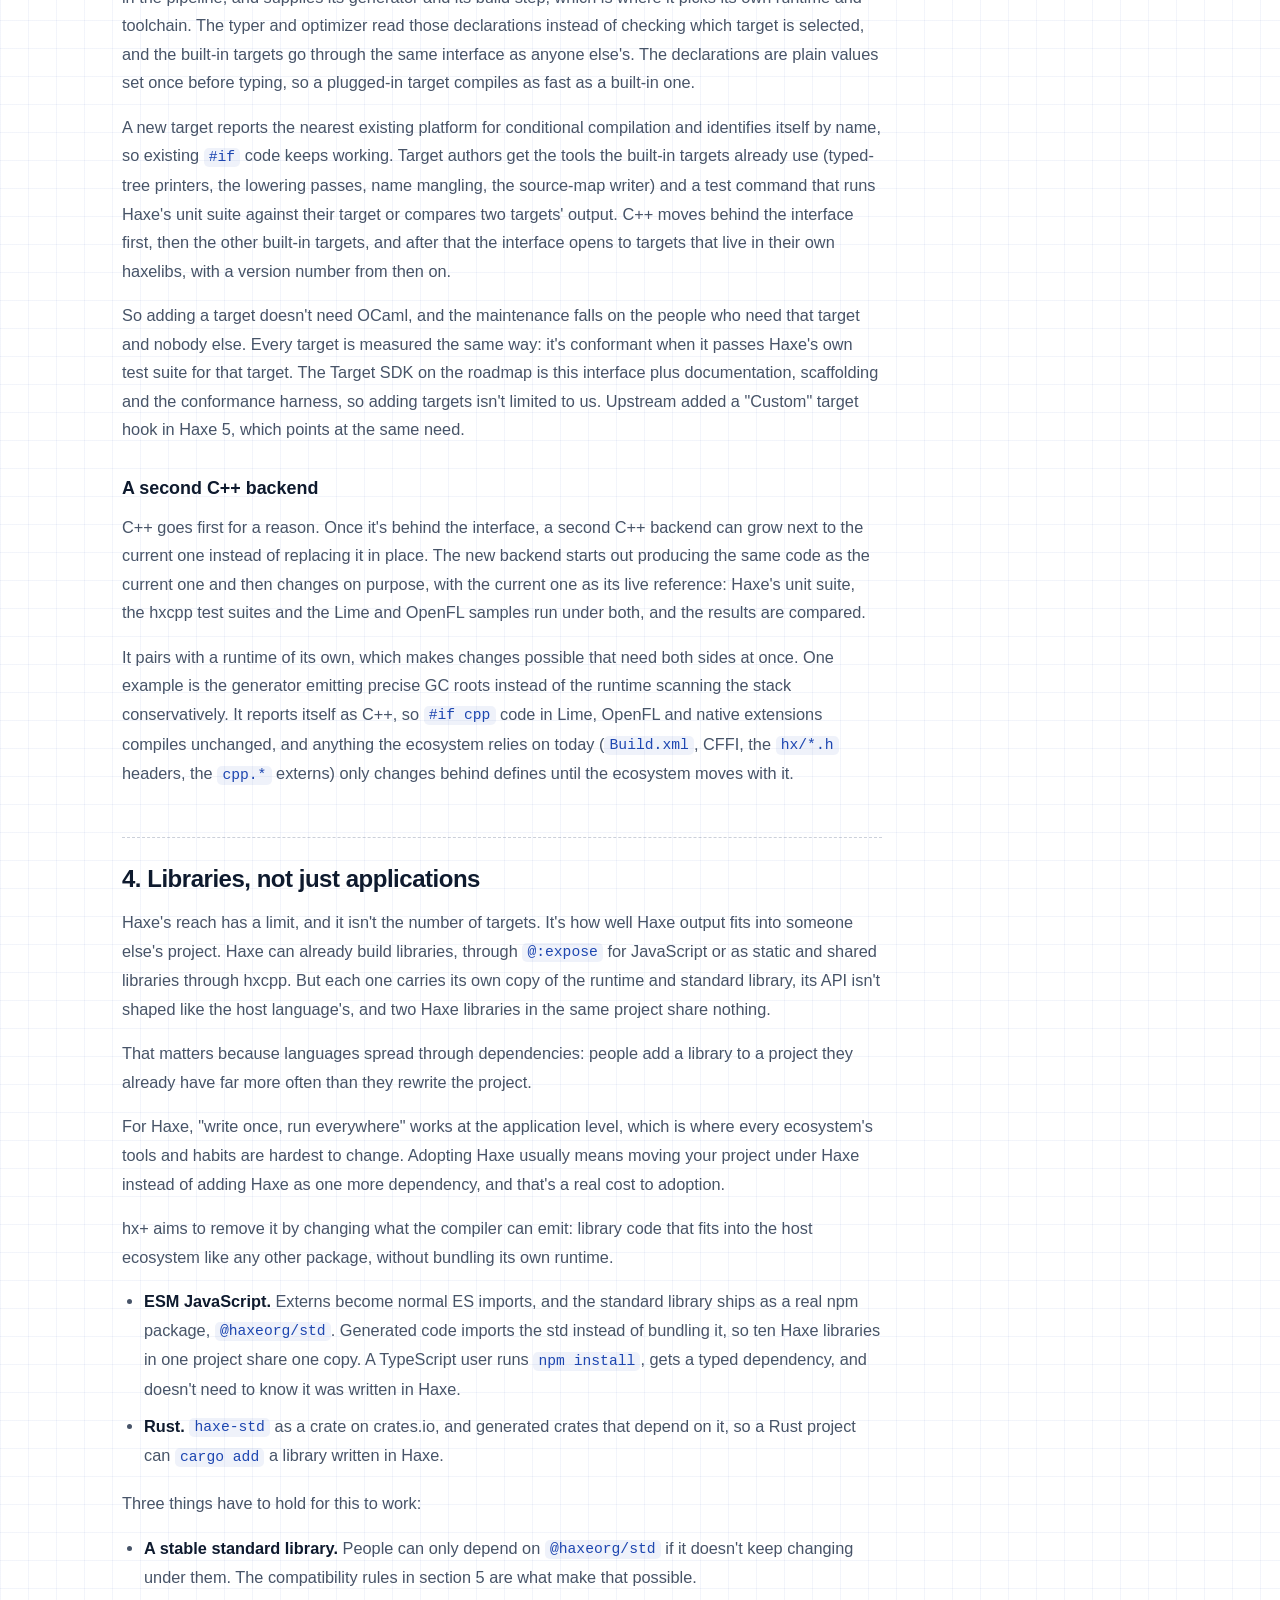
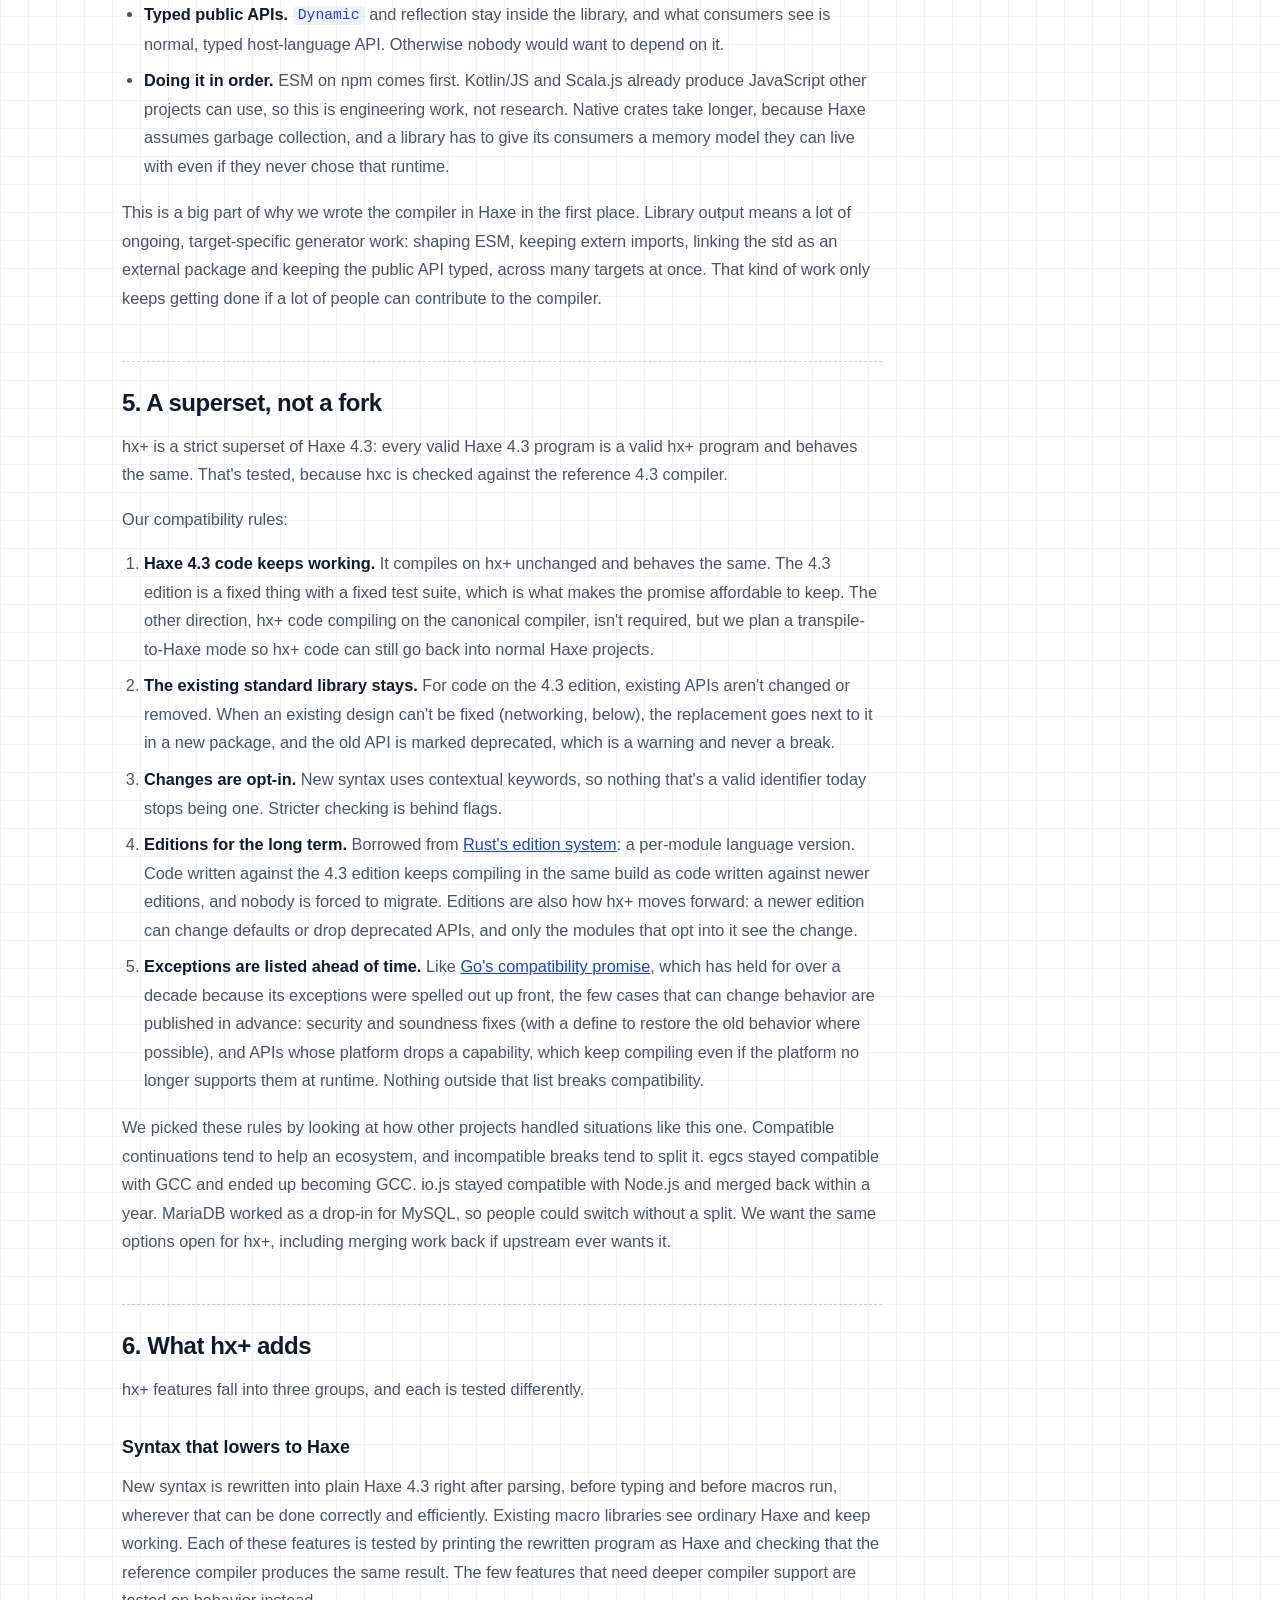
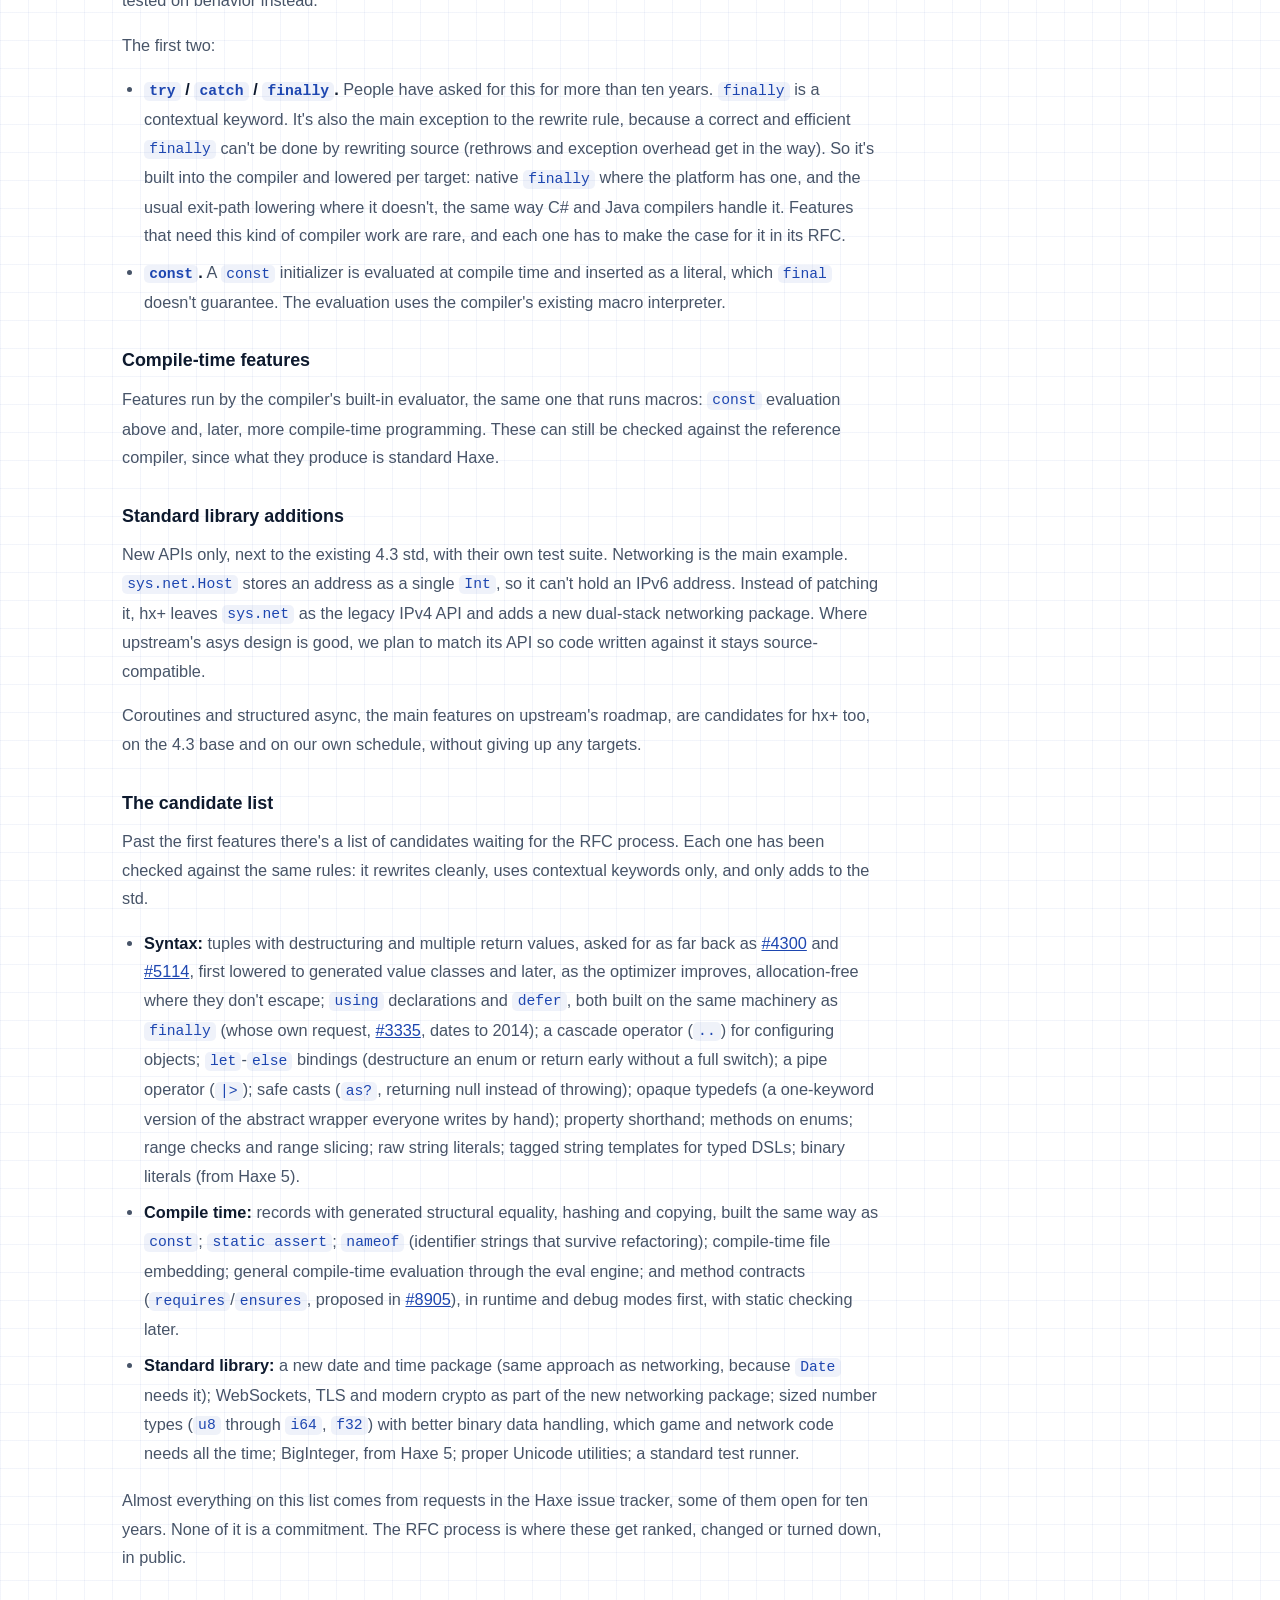
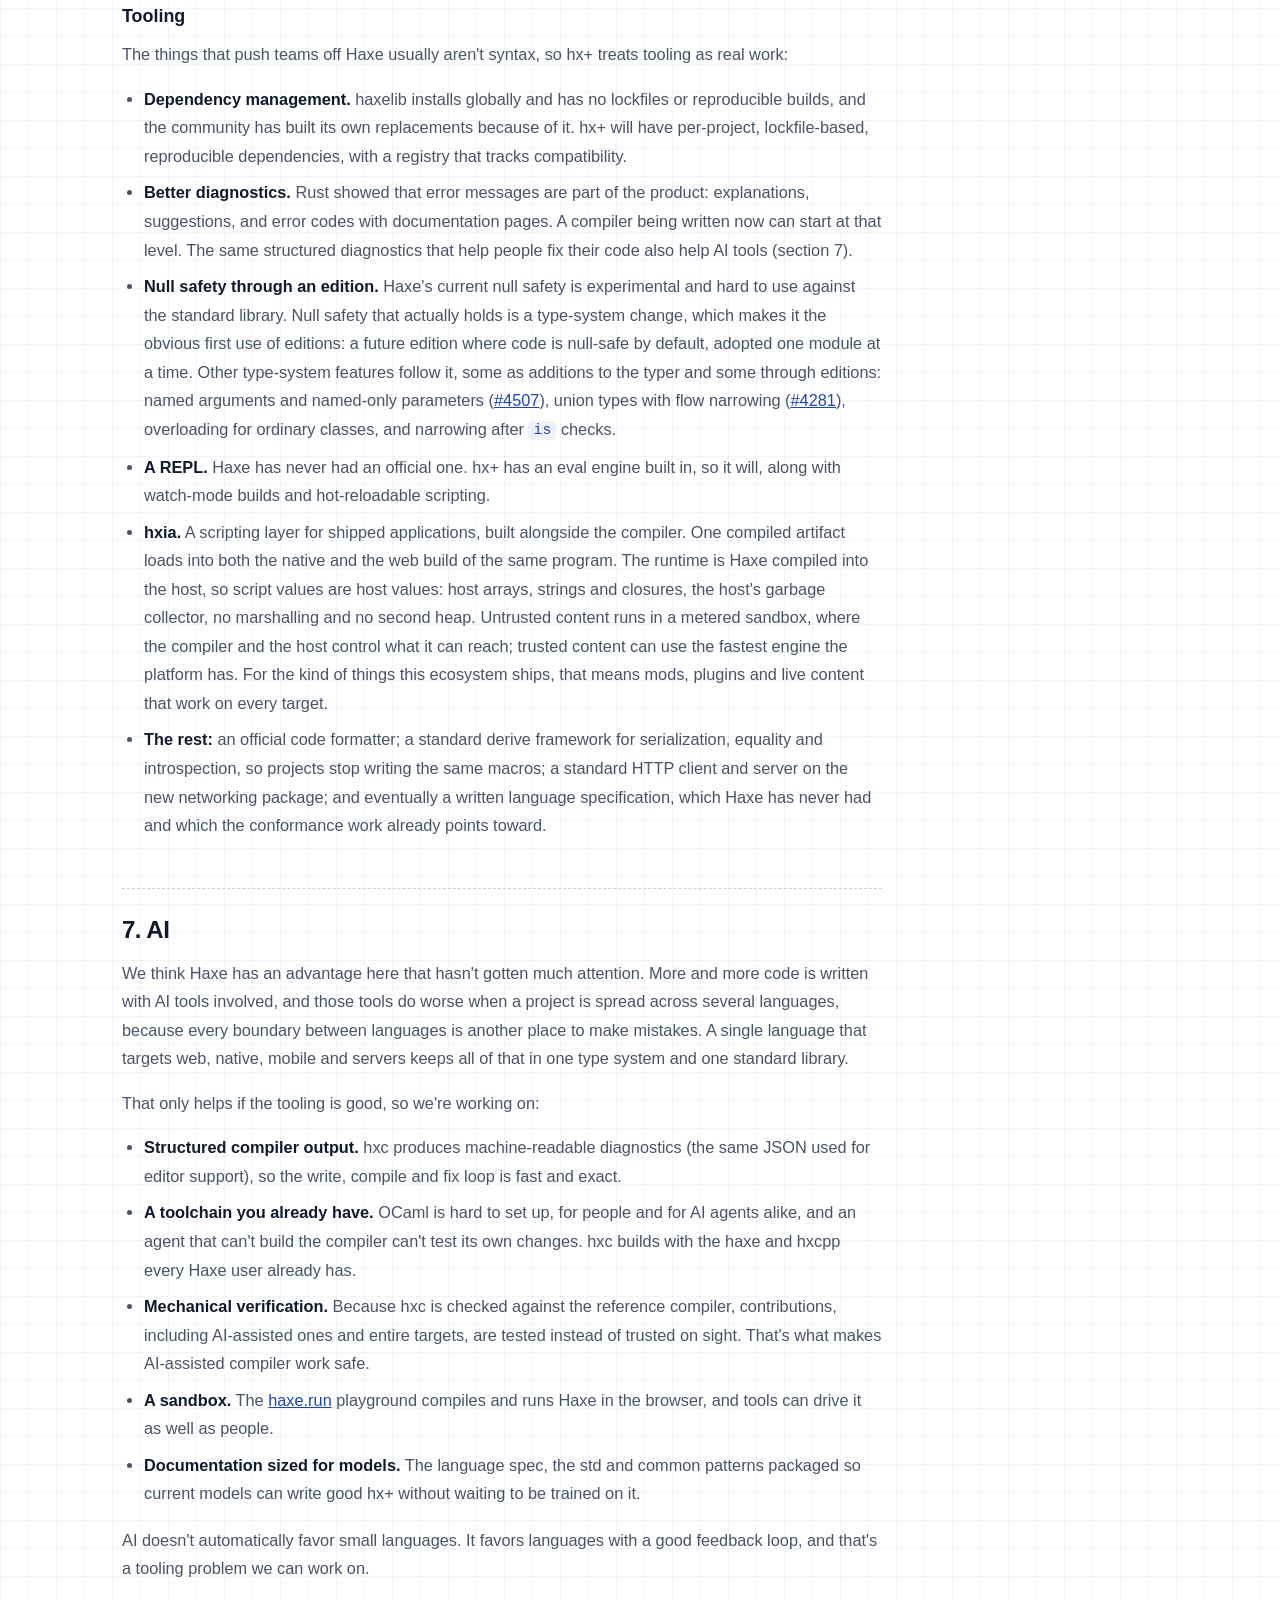
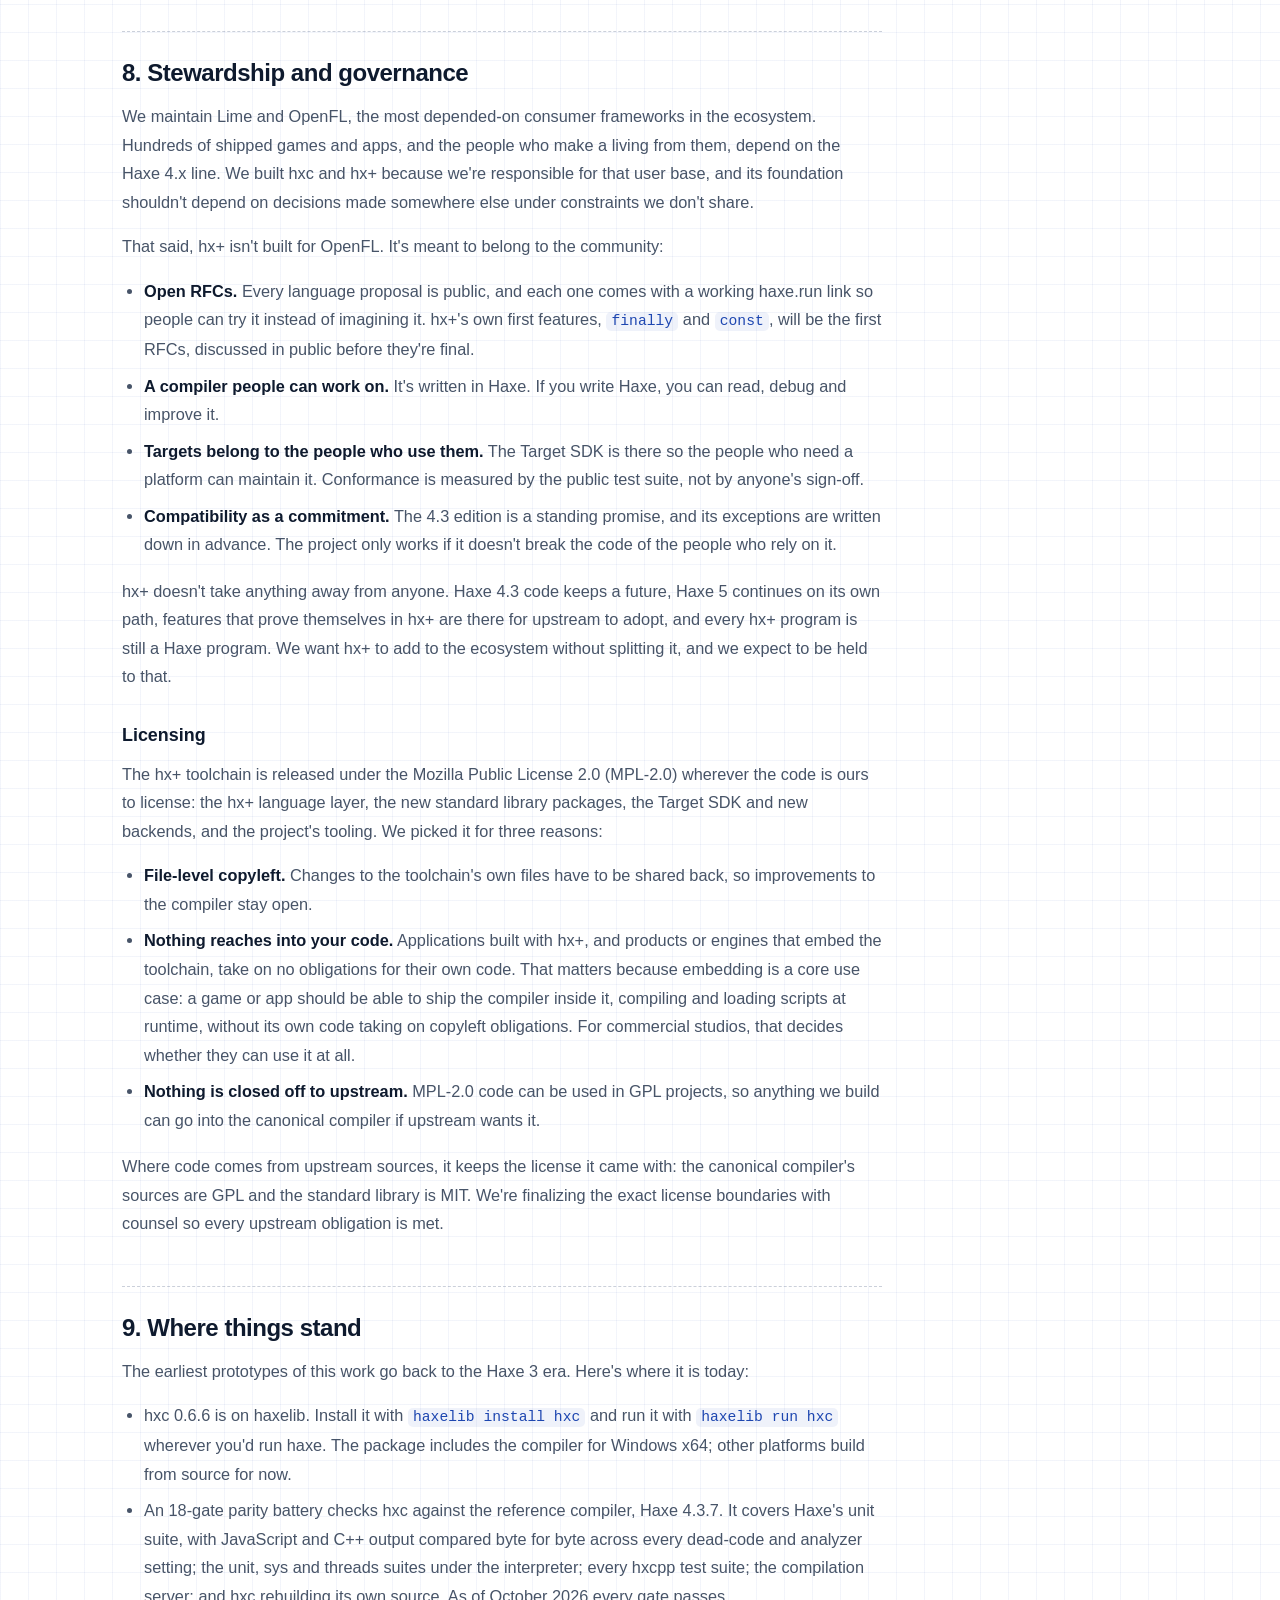
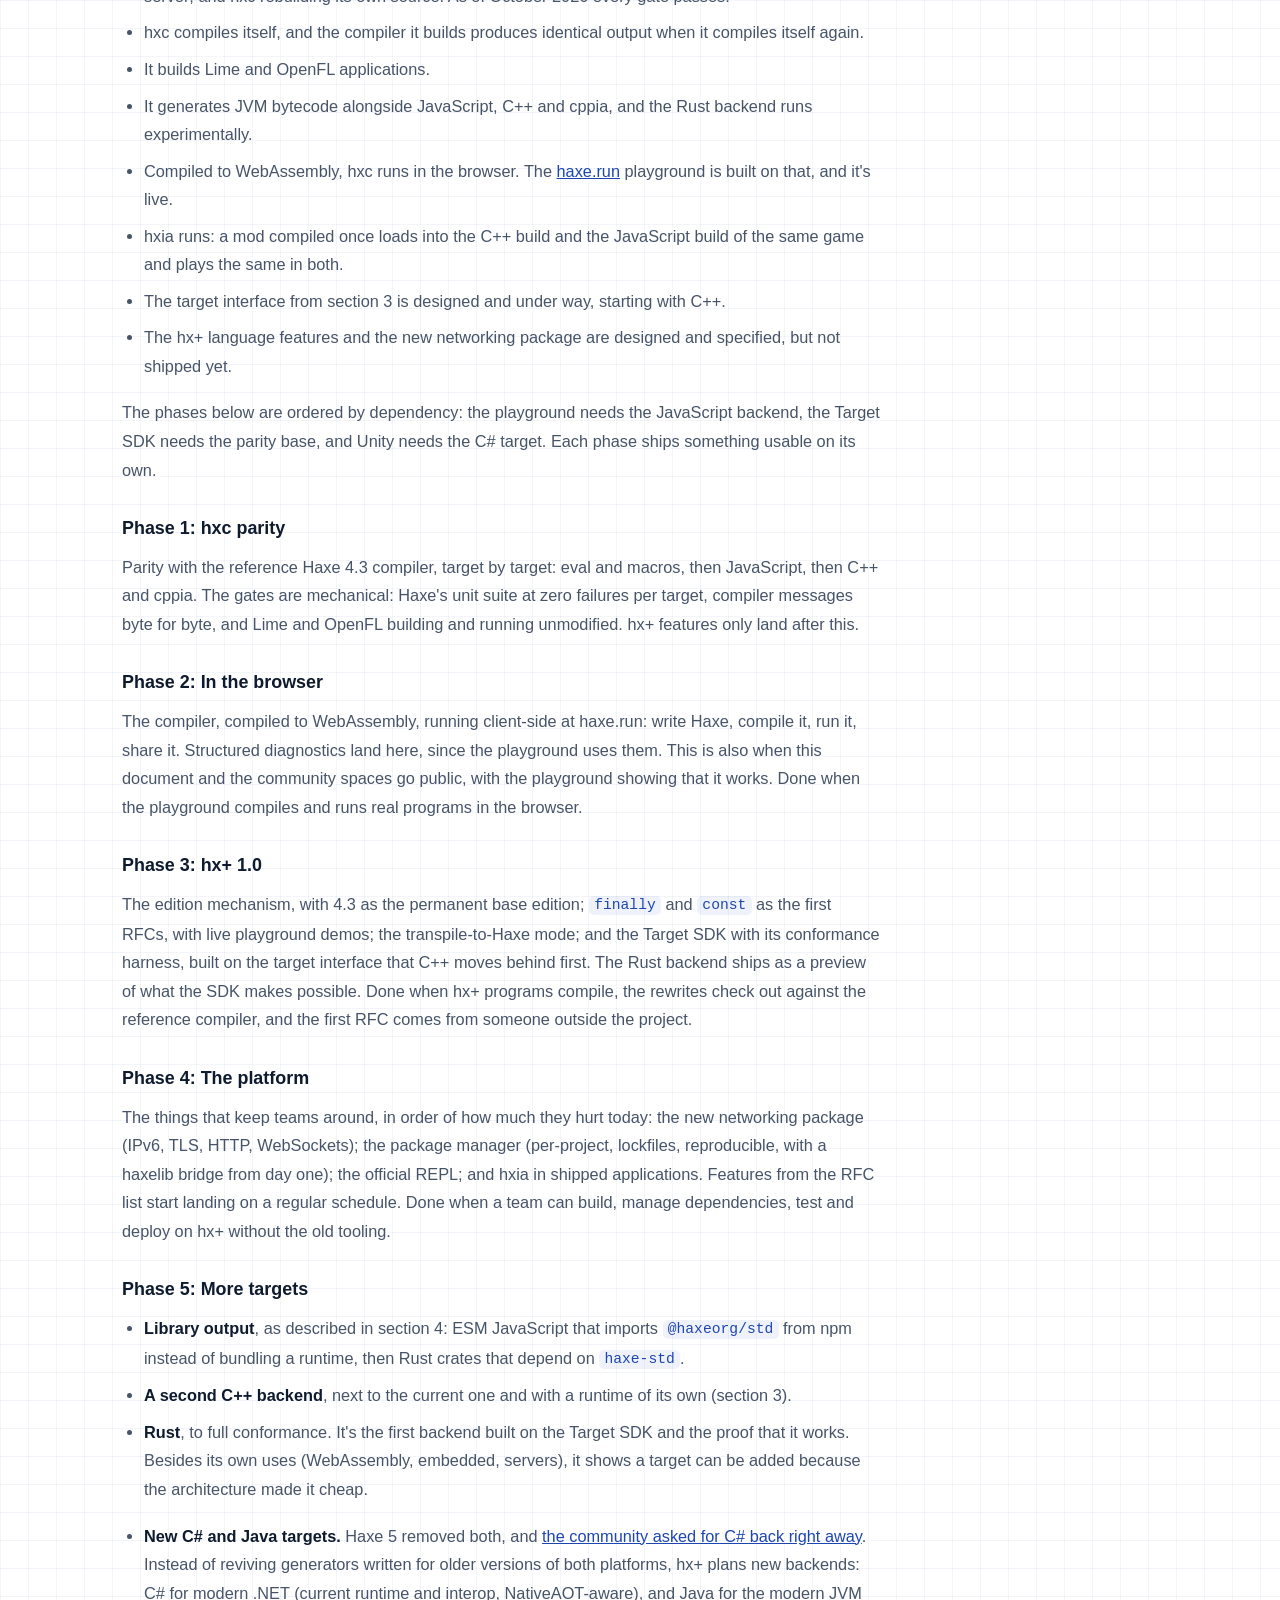
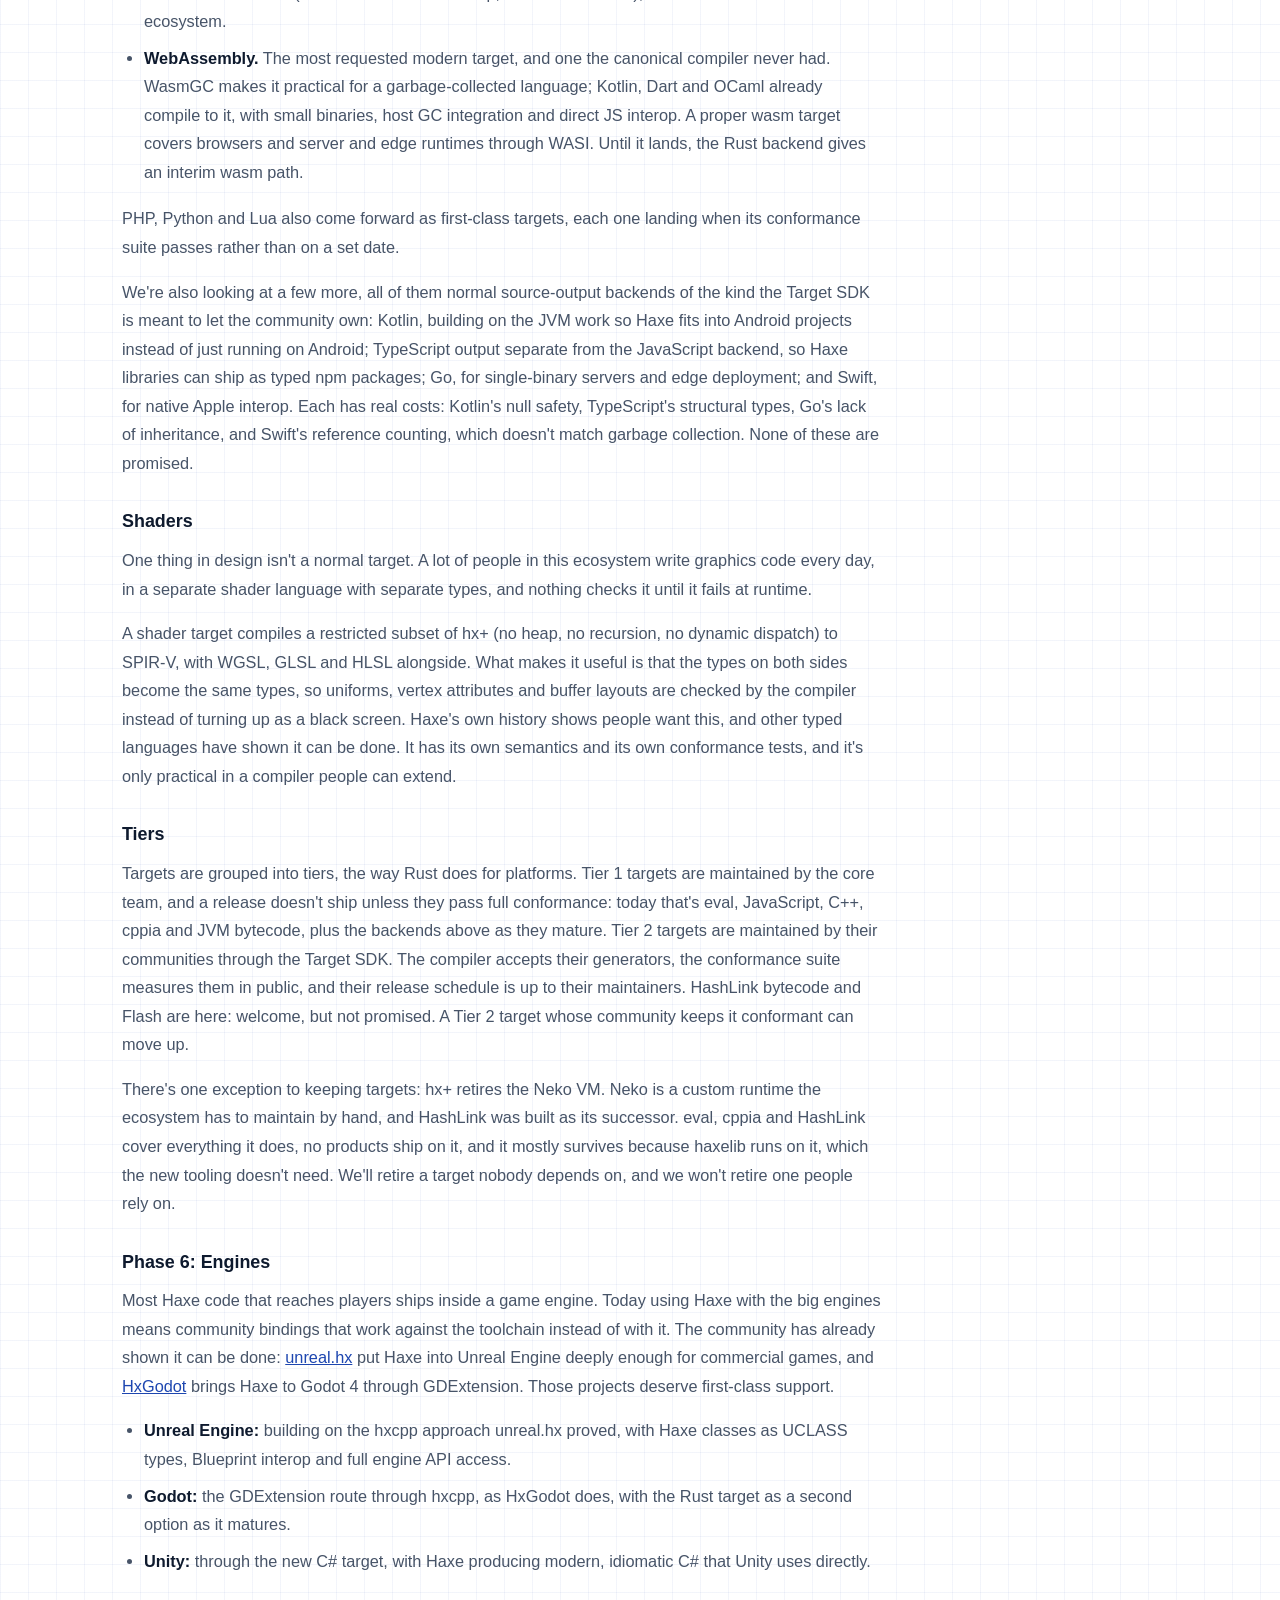
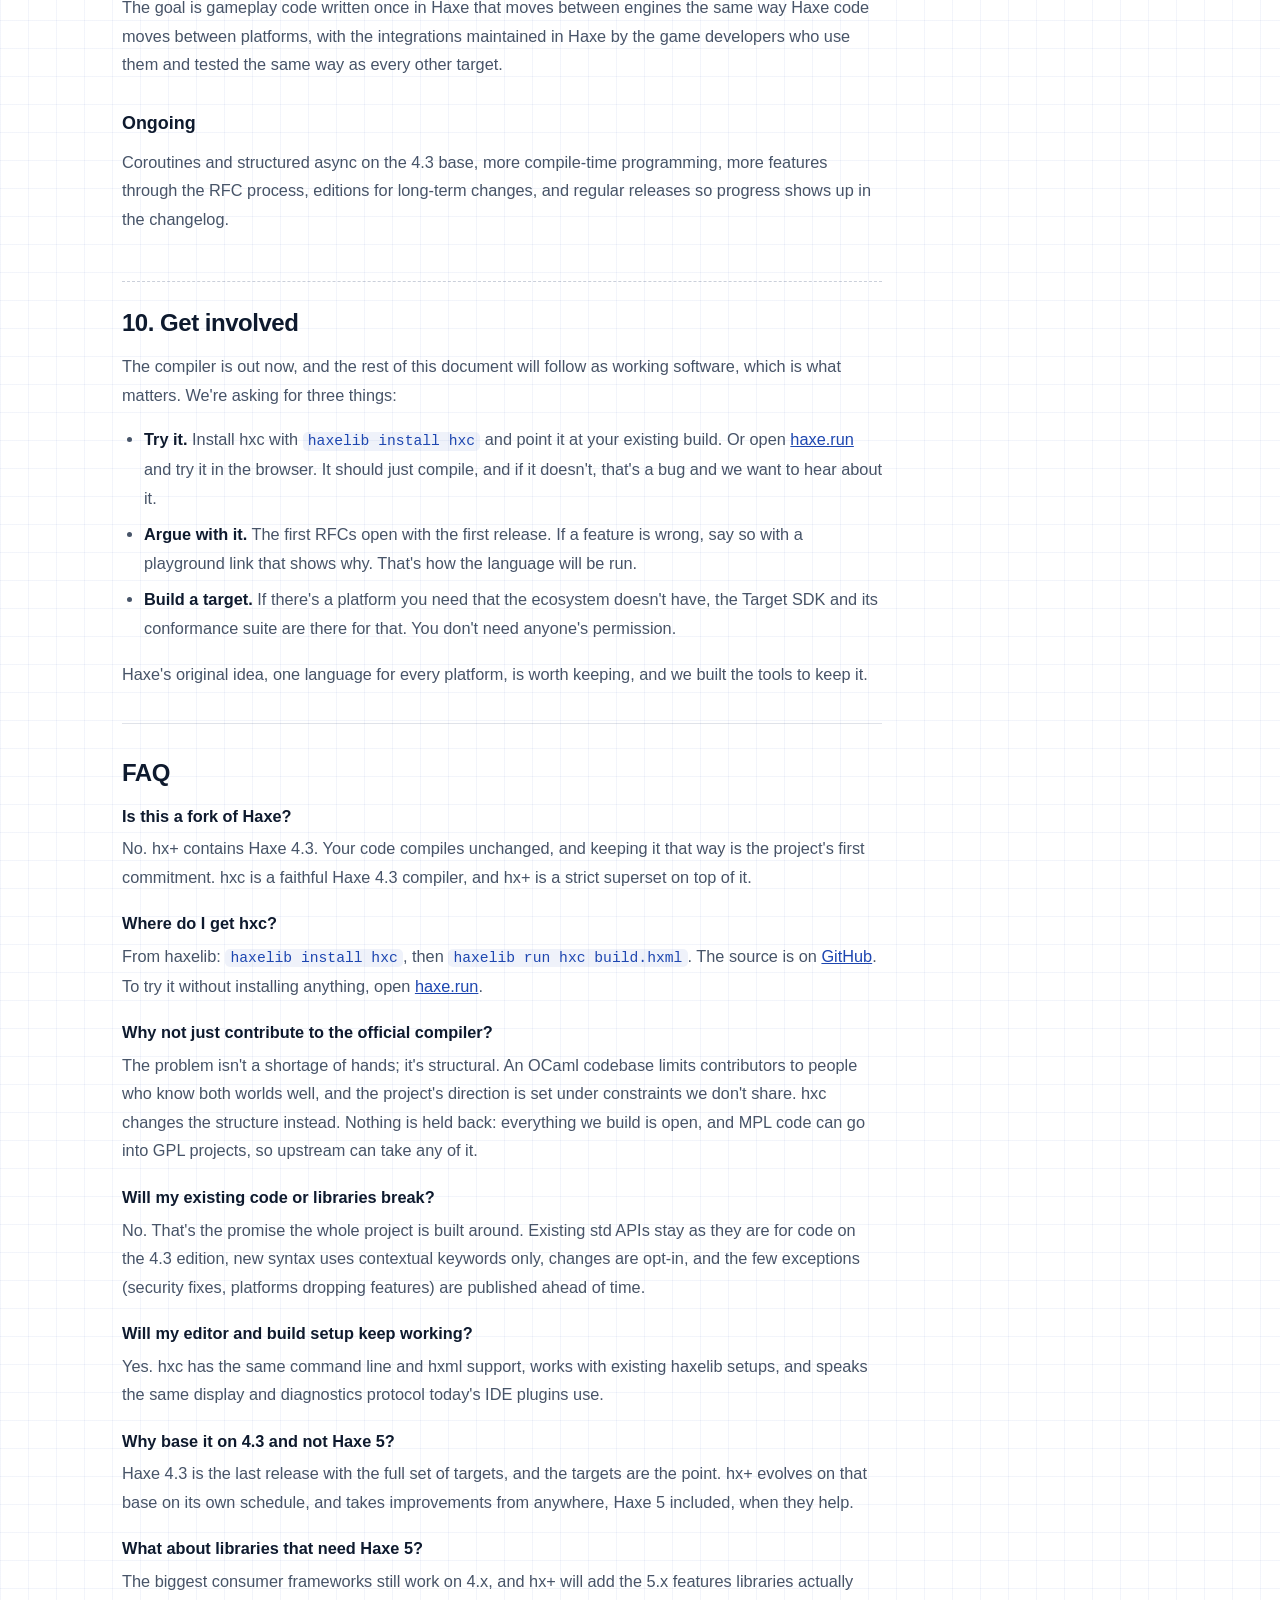
==== commit e0ec3b35: "Describe the library limitation without the Rust comparison" ====
--- a/whitepaper.html
+++ b/whitepaper.html
@@ -78,8 +78,8 @@
       <p>C++ goes first for a reason. Once it's behind the interface, a second C++ backend can grow next to the current one instead of replacing it in place. The new backend starts out producing the same code as the current one and then changes on purpose, with the current one as its live reference: Haxe's unit suite, the hxcpp test suites and the Lime and OpenFL samples run under both, and the results are compared.</p>
       <p>It pairs with a runtime of its own, which makes changes possible that need both sides at once. One example is the generator emitting precise GC roots instead of the runtime scanning the stack conservatively. It reports itself as C++, so <code>#if cpp</code> code in Lime, OpenFL and native extensions compiles unchanged, and anything the ecosystem relies on today (<code>Build.xml</code>, CFFI, the <code>hx/*.h</code> headers, the <code>cpp.*</code> externs) only changes behind defines until the ecosystem moves with it.</p>
       <h2 id="4-libraries-not-just-applications">4. Libraries, not just applications</h2>
-      <p>Haxe's reach has a limit, and it isn't the number of targets. It's where Haxe can sit in a project. Today Haxe has to be the top layer. You write the application in Haxe and the compiler produces a self-contained bundle with its own runtime and standard library. You can pull native or JavaScript libraries in underneath, but Haxe has to be on top.</p>
-      <p>Rust doesn't have that limit. It can be a binary, a WebAssembly module, the native core of a Python package, or just a library another project depends on. That's a big part of how it spreads: people add it to existing projects instead of rewriting projects in it.</p>
+      <p>Haxe's reach has a limit, and it isn't the number of targets. It's how well Haxe output fits into someone else's project. Haxe can already build libraries, through <code>@:expose</code> for JavaScript or as static and shared libraries through hxcpp. But each one carries its own copy of the runtime and standard library, its API isn't shaped like the host language's, and two Haxe libraries in the same project share nothing.</p>
+      <p>That matters because languages spread through dependencies: people add a library to a project they already have far more often than they rewrite the project.</p>
       <p>For Haxe, "write once, run everywhere" works at the application level, which is where every ecosystem's tools and habits are hardest to change. Adopting Haxe usually means moving your project under Haxe instead of adding Haxe as one more dependency, and that's a real cost to adoption.</p>
       <p>hx+ aims to remove it by changing what the compiler can emit: library code that fits into the host ecosystem like any other package, without bundling its own runtime.</p>
       <ul><li><strong>ESM JavaScript.</strong> Externs become normal ES imports, and the standard library ships as a real npm package, <code>@haxeorg/std</code>. Generated code imports the std instead of bundling it, so ten Haxe libraries in one project share one copy. A TypeScript user runs <code>npm install</code>, gets a typed dependency, and doesn't need to know it was written in Haxe.</li><li><strong>Rust.</strong> <code>haxe-std</code> as a crate on crates.io, and generated crates that depend on it, so a Rust project can <code>cargo add</code> a library written in Haxe.</li></ul>
